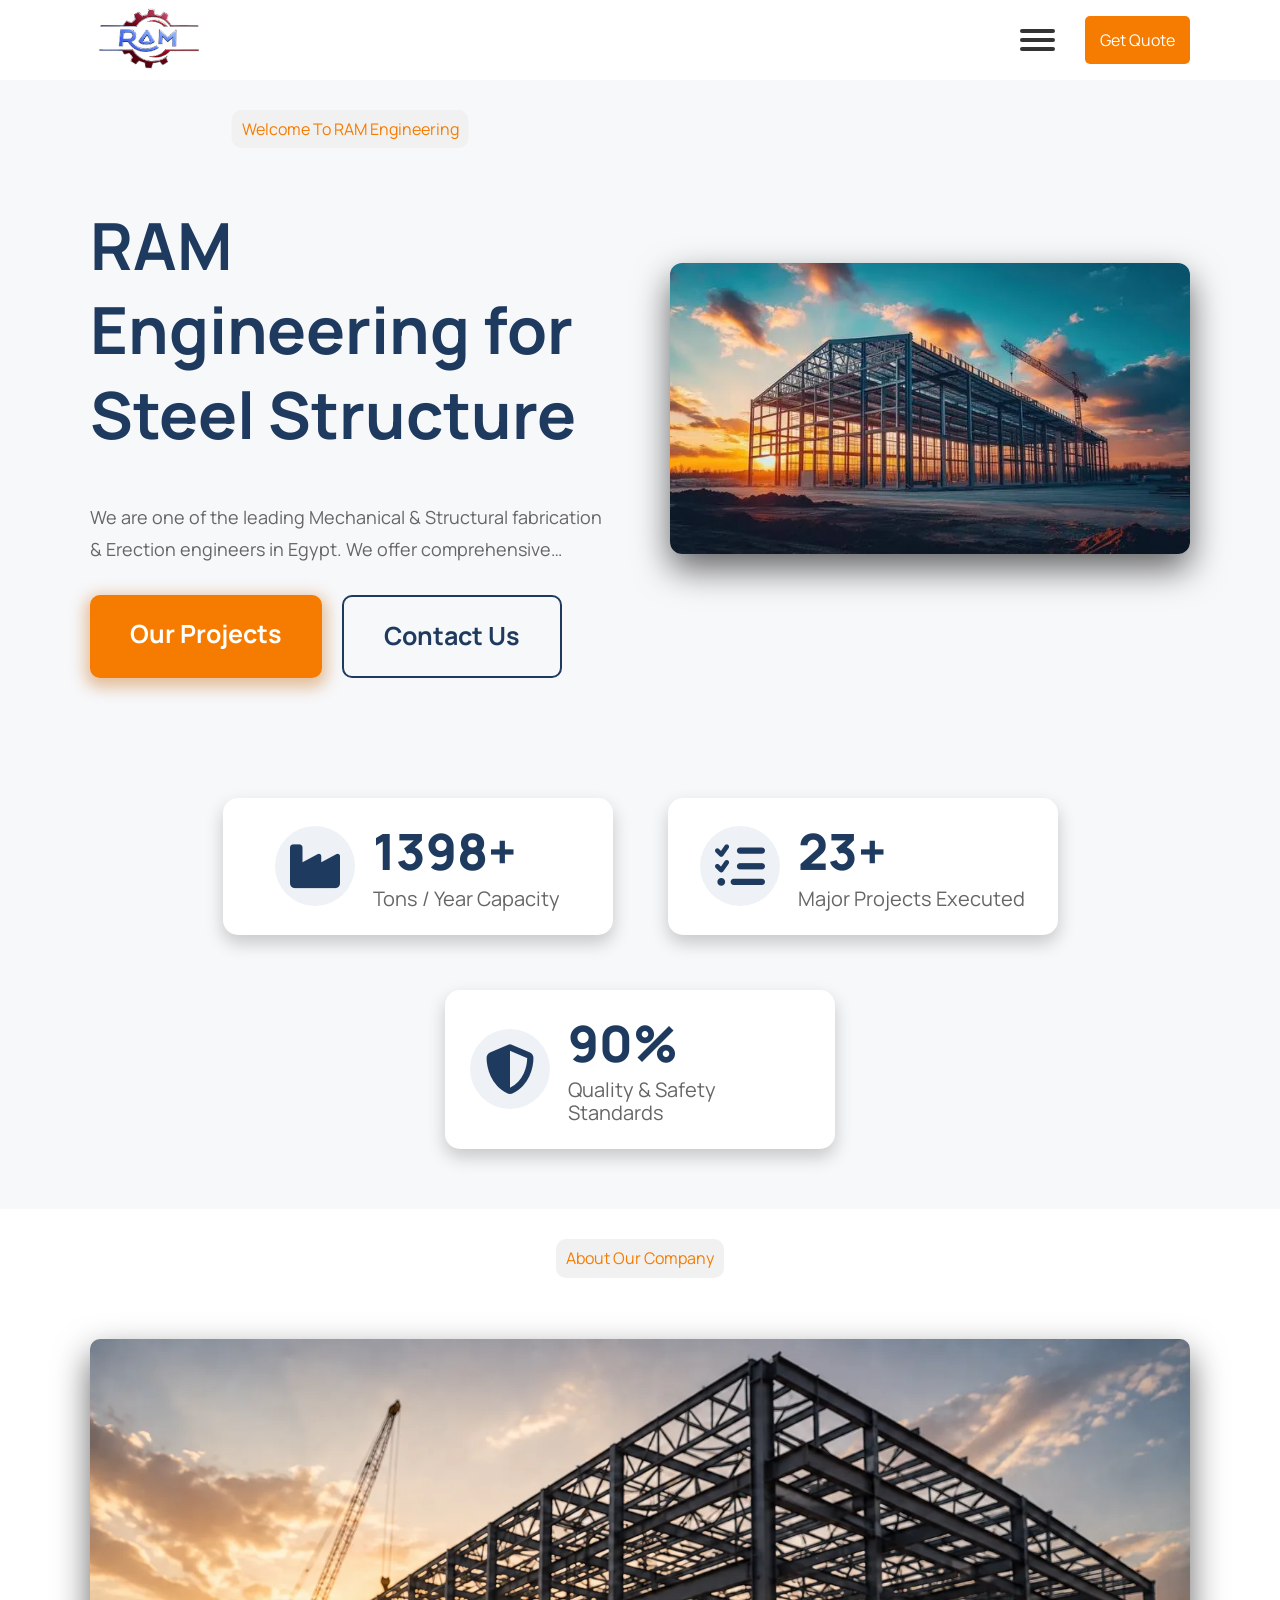
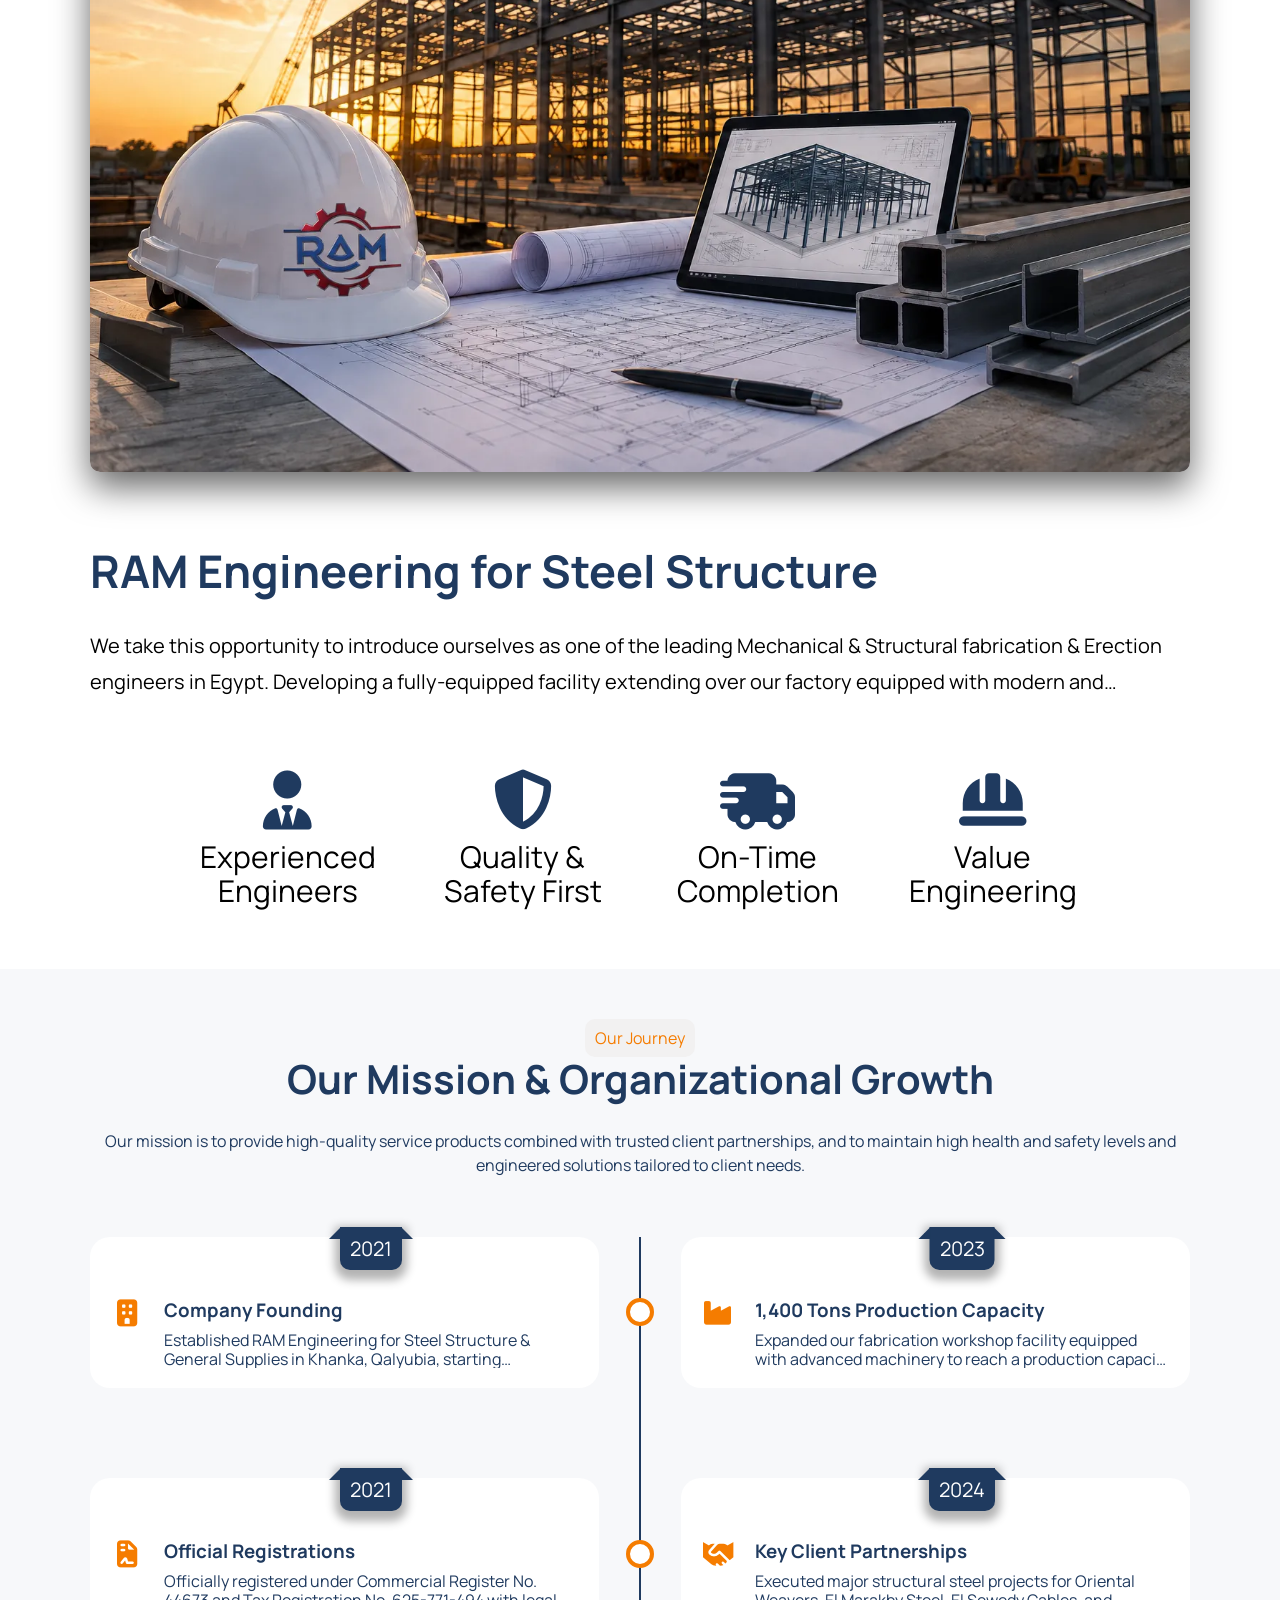
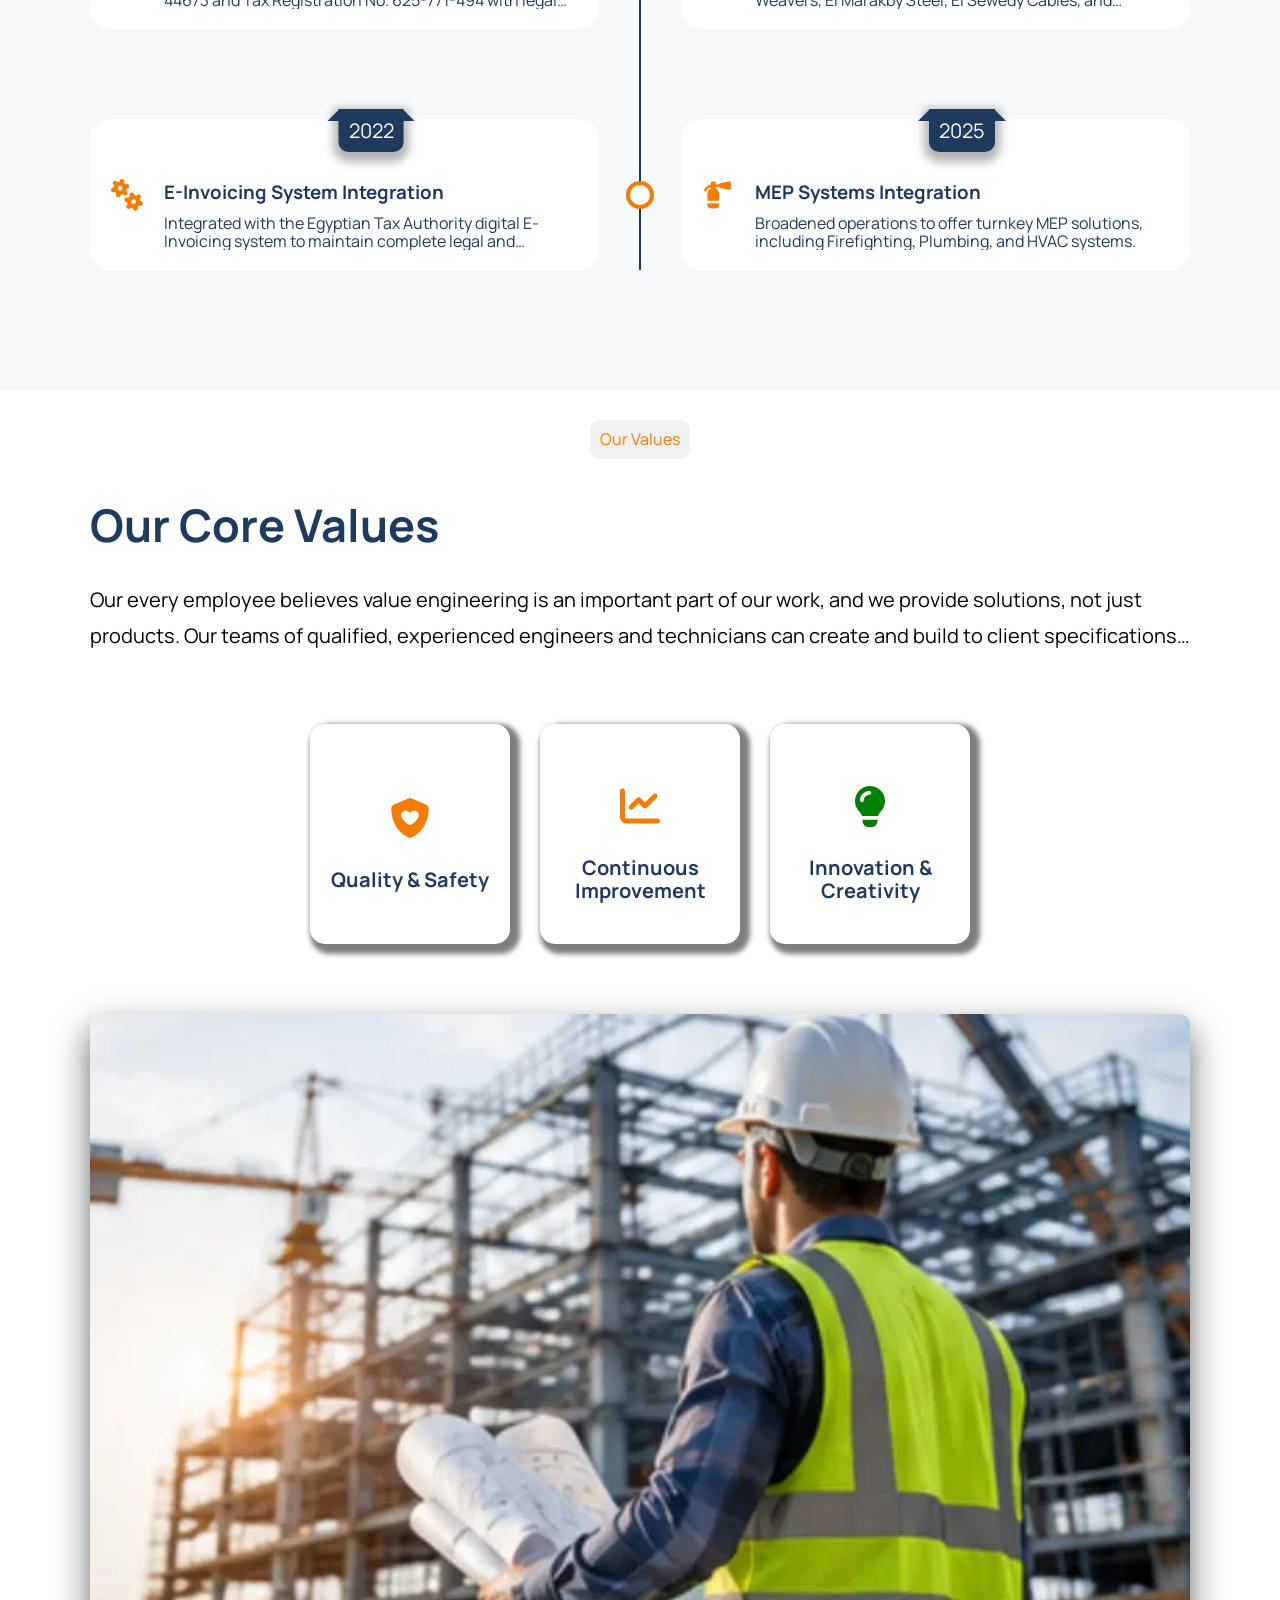
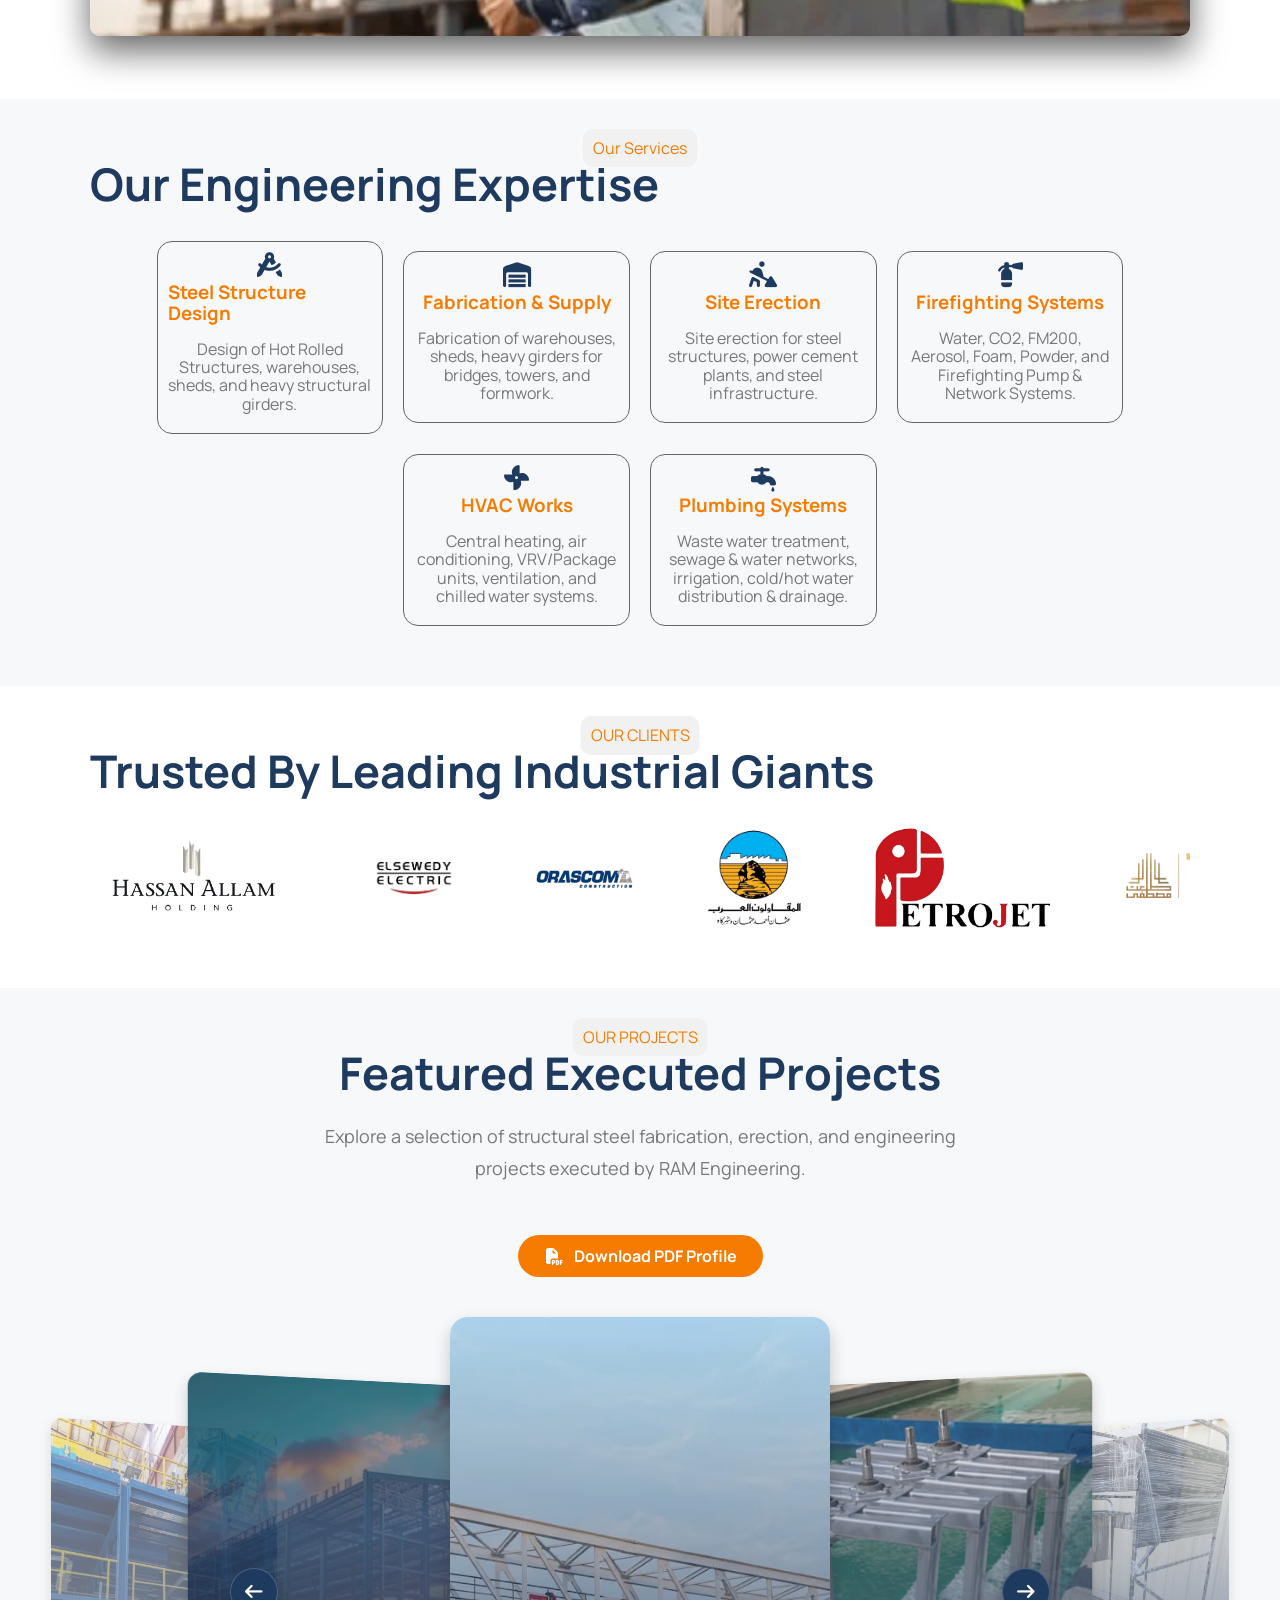
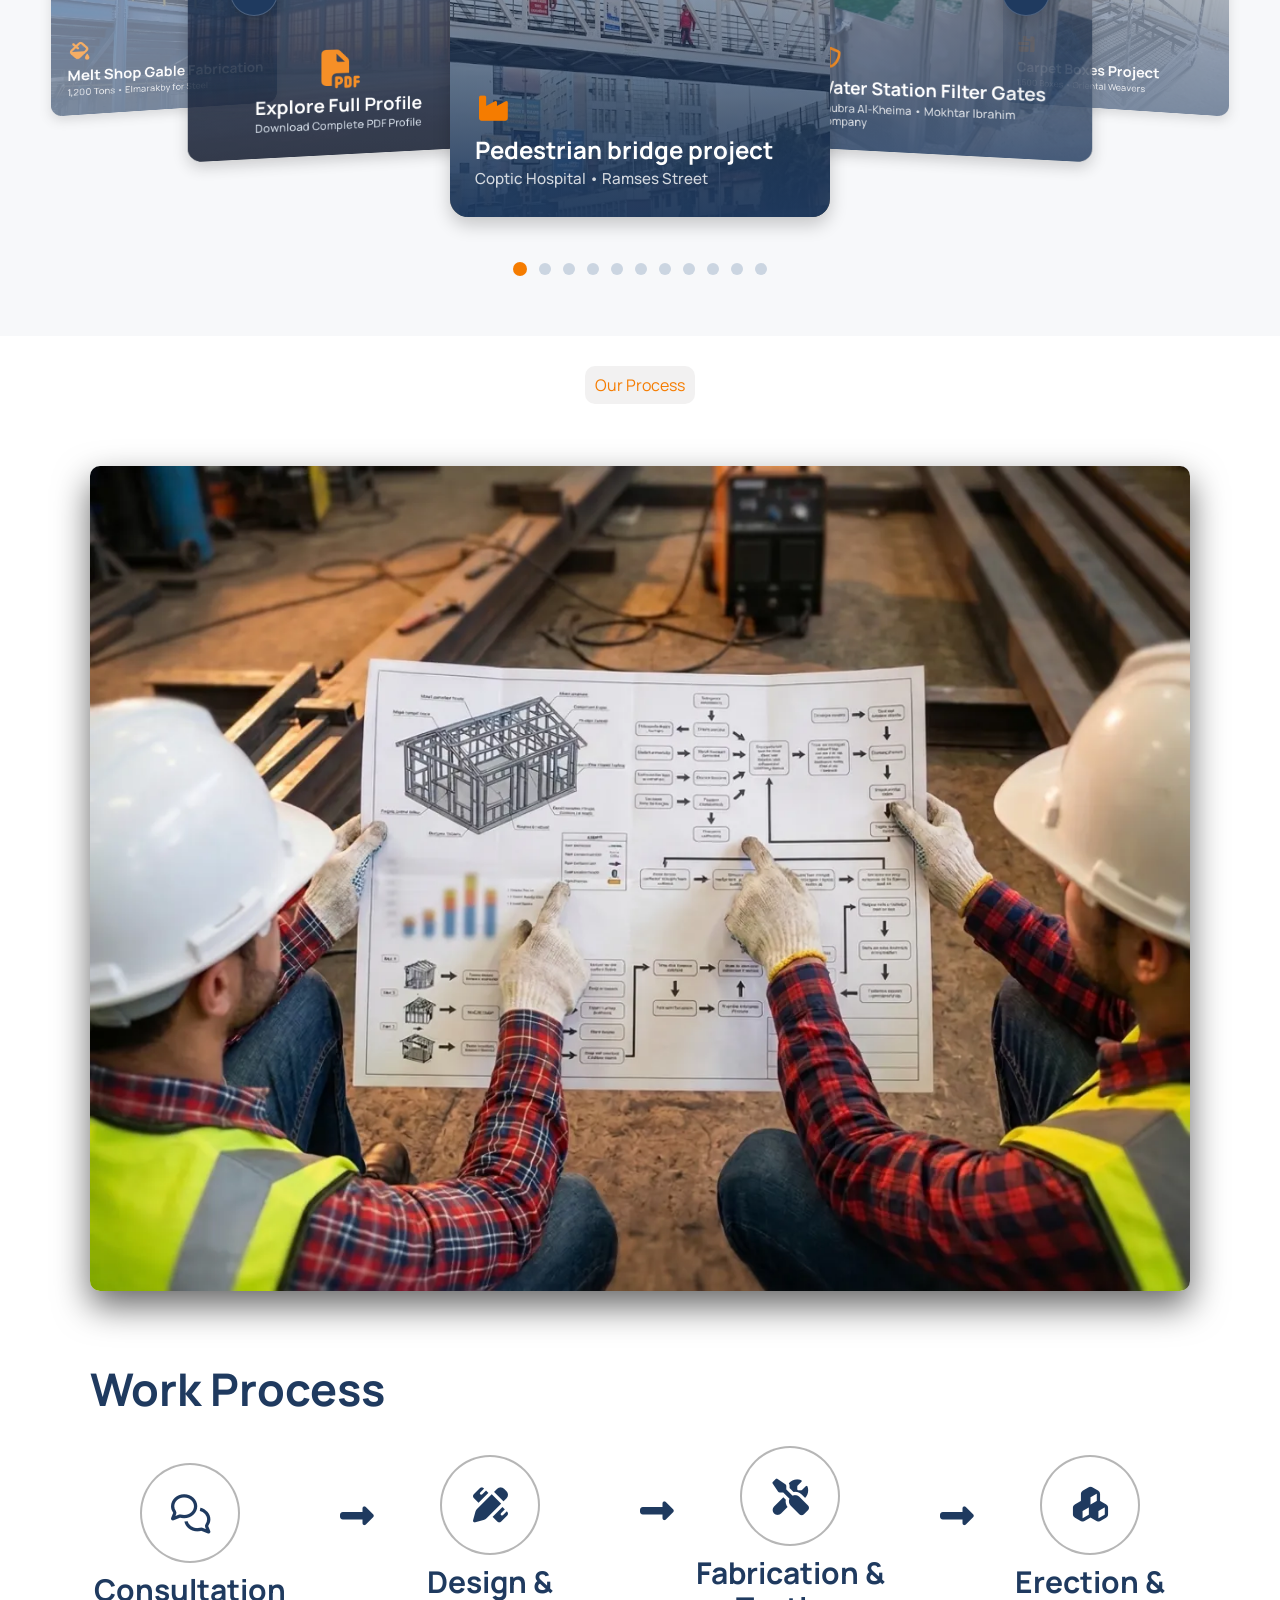
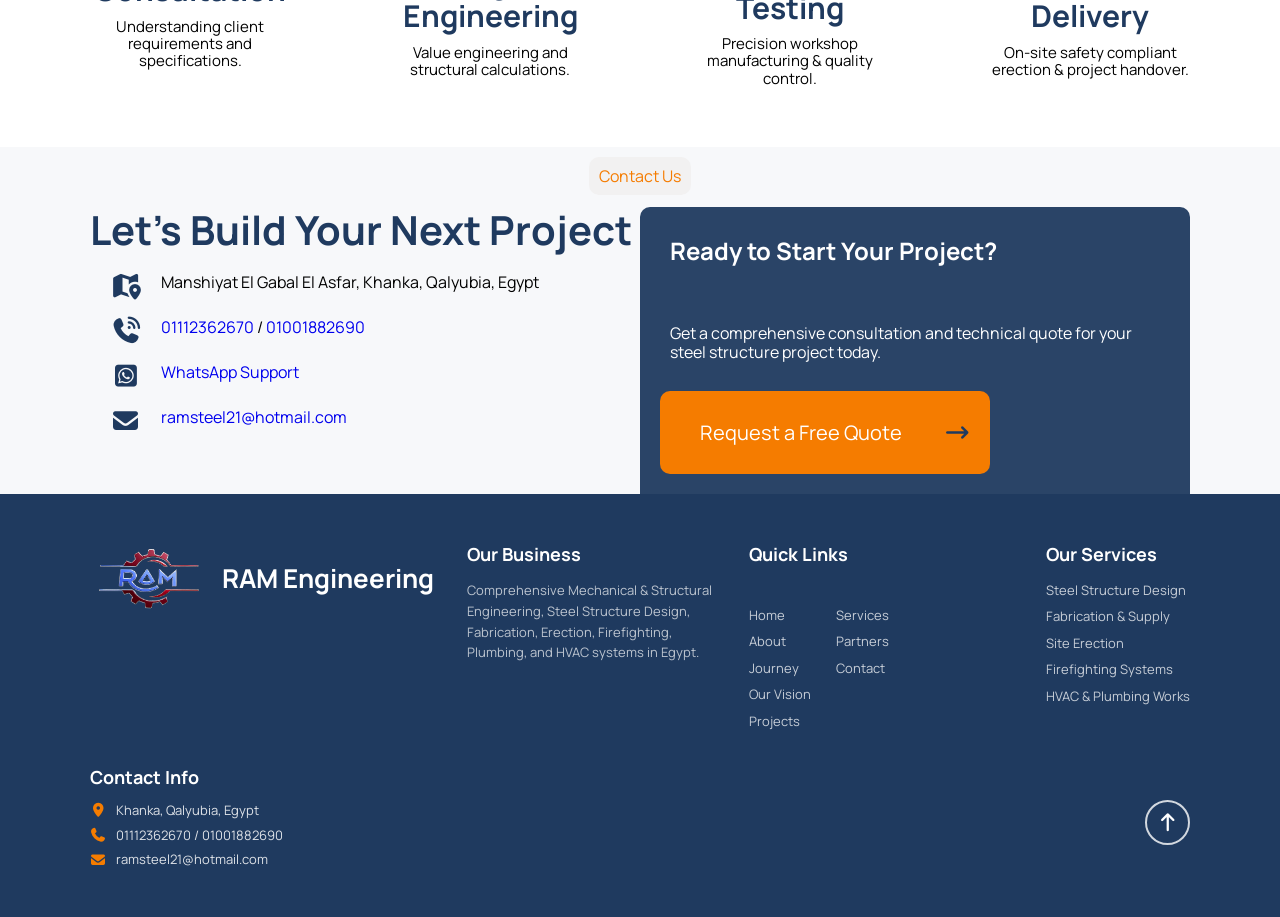
==== index.html @ d6a6802b "Update WhatsApp link for free quote request" ====
<!doctype html>
<html lang="en">
<head>
  <meta charset="utf-8" />
  <meta name="viewport" content="width=device-width, initial-scale=1.0" />
  
  <!-- أداة إثبات ملكية الموقع لجوجل -->
  <meta name="google-site-verification" content="5xuitkgCmLDpbpiPAZr997VdTXjeMo4oxc7MZbYa0To" />
  <!-- أيقونة الموقع في التاب (Favicon) -->
  <link rel="icon" type="image/webp" href="assets/img/logo.png" />
  <link rel="apple-touch-icon" href="assets/img/logo.png" />

  <!-- أيقونة الموقع المتوافقة مع معايير جوجل للبحث -->
  <link rel="icon" type="image/png" sizes="48x48" href="https://ram-steel.github.io/assets/img/logo.png" />
  <link rel="icon" type="image/png" sizes="96x96" href="https://ram-steel.github.io/assets/img/logo.png" />
  <link rel="icon" type="image/png" sizes="192x192" href="https://ram-steel.github.io/assets/img/logo.png" />
  <link rel="apple-touch-icon" sizes="180x180" href="https://ram-steel.github.io/assets/img/logo.png" />

  <!-- إرشاد جوجل لاختيار الصورة المصغرة للنتيجة -->
  <meta name="thumbnail" content="https://ram-steel.github.io/assets/img/hero-1.webp" />
  <link rel="image_src" href="https://ram-steel.github.io/assets/img/hero-1.webp" />
  
  <!-- إرشادات عناكب البحث والأرشفة (Indexing & Crawling) -->
  <meta name="robots" content="index, follow, max-snippet:-1, max-image-preview:large, max-video-preview:-1" />
  <link rel="canonical" href="https://ram-steel.github.io/" />

  <!-- Title ثنائي اللغة مستهدف لأهم الكلمات البحثية في مصر والشرق الأوسط -->
  <title>RAM Engineering | تصنيع هياكل معدنية وجمالونات وهناجر في مصر</title>

  <!-- Meta Description شامل يحتوي على الكلمات المفتاحية الرئيسية والخدمات -->
  <meta
    name="description"
    content="شركة RAM Engineering لتصميم وتصنيع وتركيب الهياكل المعدنية، الجمالونات الحديدية، الهناجر، وأعمال شبكات الإطفاء والتكييف والسباكة الصناعية في مصر بأعلى معايير الجودة."
  />

  <!-- كلمات مفتاحية واسعة النطاق تغطي كافة أشكال البحث في المجال -->
  <meta
    name="keywords"
    content="هياكل معدنية, جمالونات حديد, تصنيع جمالونات, هناجر مصانع, تركيب صلب, مقاولات معدنية, تصميم استيل, شبكات إطفاء حريق, تكييف مركزي, شبكات أنابيب صلب, RAM Engineering, Steel Structure Egypt, Metal Fabrication, Structural Engineering, Industrial Fabrication, Steel Construction Egypt"
  />

  <meta name="author" content="RAM Engineering" />
  <meta name="language" content="Arabic, English" />

  <!-- وسوم SEO الجغرافي والظهور المحلي (Local SEO - Egypt) -->
  <meta name="geo.region" content="EG-KB" />
  <meta name="geo.placename" content="Khanka, Qalyubia, Egypt" />
  <meta name="geo.position" content="30.2227;31.3686" />
  <meta name="ICBM" content="30.2227, 31.3686" />

  <!-- إعدادات الشير والسوشيال ميديا (Open Graph for Facebook & LinkedIn) -->
  <meta property="og:type" content="website" />
  <meta property="og:url" content="https://ram-steel.github.io/" />
  <meta property="og:site_name" content="RAM Engineering for Steel Structure" />
  <meta property="og:title" content="RAM Engineering | تصنيع هياكل معدنية وجمالونات في مصر" />
  <meta
    property="og:description"
    content="متخصصون في التصميم والتصنيع والتوريد والتركيب للهياكل المعدنية، الجمالونات، وأنظمة MEP للمصانع والشركات."
  />
  <meta property="og:image" content="https://ram-steel.github.io/assets/img/hero-1.webp" />
  <meta property="og:image:alt" content="RAM Engineering Steel Structure Works" />
  <meta property="og:locale" content="ar_EG" />
  <meta property="og:locale:alternate" content="en_US" />

  <!-- إعدادات كروت تويتر (Twitter Cards) -->
  <meta name="twitter:card" content="summary_large_image" />
  <meta name="twitter:title" content="RAM Engineering | Steel Structure & Metal Fabrication" />
  <meta
    name="twitter:description"
    content="Leading Mechanical & Structural fabrication & Erection engineers in Egypt."
  />
  <meta name="twitter:image" content="https://ram-steel.github.io/assets/img/hero-1.webp" />

  <!-- Schema.org المتقدمة (JSON-LD) لتعريف محرك البحث بنشاطك التجاري وخدماتك بالكامل -->
  <script type="application/ld+json">
  {
    "@context": "https://schema.org",
    "@type": ["LocalBusiness", "GeneralContractor"],
    "name": "RAM Engineering - للهياكل المعدنية والتصنيع الهندسي",
    "alternateName": "RAM Engineering for Steel Structure",
    "image": "https://ram-steel.github.io/assets/img/logo.webp",
    "logo": "https://ram-steel.github.io/assets/img/logo.webp",
    "url": "https://ram-steel.github.io/",
    "telephone": ["+201112362670", "+201001882690"],
    "email": "ramsteel21@hotmail.com",
    "priceRange": "$$$",
    "address": {
      "@type": "PostalAddress",
      "streetAddress": "Manshiyat El Gabal El Asfar",
      "addressLocality": "Khanka",
      "addressRegion": "Qalyubia",
      "addressCountry": "EG"
    },
    "geo": {
      "@type": "GeoCoordinates",
      "latitude": 30.2227,
      "longitude": 31.3686
    },
    "areaServed": [
      {
        "@type": "Country",
        "name": "Egypt"
      }
    ],
    "description": "شركة متخصصة في تصميم وتصنيع وتوريد وتركيب الهياكل المعدنية والجمالونات الحديدية وتغطيات المصانع، بالإضافة إلى أعمال الكهروميكانيك MEP وشبكات الإطفاء والتكييف.",
    "hasOfferCatalog": {
      "@type": "OfferCatalog",
      "name": "Engineering & Fabrication Services",
      "itemListElement": [
        {
          "@type": "Offer",
          "itemOffered": {
            "@type": "Service",
            "name": "تصميم وتصنيع الهياكل المعدنية (Steel Structure Design & Fabrication)"
          }
        },
        {
          "@type": "Offer",
          "itemOffered": {
            "@type": "Service",
            "name": "تصنيف وتركيب الجمالونات والهناجر (Trusses & Industrial Warehouses)"
          }
        },
        {
          "@type": "Offer",
          "itemOffered": {
            "@type": "Service",
            "name": "أنظمة ومحطات مكافحة الحريق (Firefighting Systems)"
          }
        },
        {
          "@type": "Offer",
          "itemOffered": {
            "@type": "Service",
            "name": "أعمال التكييف والتهوية المركزية (HVAC Works)"
          }
        },
        {
          "@type": "Offer",
          "itemOffered": {
            "@type": "Service",
            "name": "شبكات الأنابيب والسباكة الصناعية (Plumbing & Piping Networks)"
          }
        }
      ]
    }
  }
  </script>

  <!-- CSS & Font Links (لم يتم تغيير أي منها حفاظاً على تنسيق الموقع) -->
  <link href="css/normalize.css" rel="stylesheet" />
  <link href="css/framework.css" rel="stylesheet" />
  <link href="css/all.min.css" rel="stylesheet" />
  <link href="https://fonts.googleapis.com" rel="preconnect" />
  <link crossorigin="" href="https://fonts.gstatic.com" rel="preconnect" />
  <link
    href="https://fonts.googleapis.com/css2?family=Manrope:wght@200..800&amp;family=Plus+Jakarta+Sans:wght@400;500;600;700;800&amp;display=swap"
    rel="stylesheet"
  />
  <link href="css/portofolio.css" rel="stylesheet" />
  
  <!-- Main JavaScript File -->
  <script src="app.js" defer></script>
</head>
  <body>
    <!-- ================= HEADER ================= -->
    <header>
      <div class="container">
        <div class="logo">
          <img alt="RAM Engineering Logo" src="assets/img/logo.webp" />
        </div>
        <nav>
          <div class="bar">
            <span></span>
            <span></span>
            <span></span>
          </div>
          <ul>
            <li class="active"><a class="active" href="#">Home</a></li>
            <li><a href="#about">About</a></li>
            <li><a href="#journey">Our Journey</a></li>
            <li><a href="#vision">Our Vision</a></li>
            <li><a href="#services">Services</a></li>
            <li><a href="#partners">Partners</a></li>
            <li><a href="#projects">Projects</a></li>
            <li><a href="#work-process">Work Process</a></li>
            <li><a href="#contact">Contact Us</a></li>
          </ul>
          <button><a href="#contact">Get Quote</a></button>
        </nav>
      </div>
    </header>
    <main>
      <!-- ================= LANDING SECTION ================= -->
      <section class="landing">
        <div class="container">
          <div class="content">
            <div class="main-heading">
              <span>Welcome To RAM Engineering</span>
            </div>
            <div class="heading">
              <h1>RAM Engineering for Steel Structure</h1>
              <p class="heading-paragraph">
                We are one of the leading Mechanical &amp; Structural
                fabrication &amp; Erection engineers in Egypt. We offer
                comprehensive services in Design, Fabrication, Supply, and
                Erection of Hot Rolled Steel Structures, Firefighting, Plumbing,
                and HVAC systems.
              </p>
            </div>
            <div class="buttons">
              <button><a href="#projects">Our Projects</a></button>
              <button><a href="#contact">Contact Us</a></button>
            </div>
          </div>
          <div class="image">
            <img alt="RAM Steel Works Image" src="assets/img/hero-1.webp" />
          </div>
          <!-- Dynamically Animated Counter Cards -->
          <div class="cards-pros">
            <div class="card">
              <div class="icon">
                <i class="fa-solid fa-industry"></i>
              </div>
              <div class="text">
                <div class="number">
                  <span class="js-counter" data-target="1400">0</span>+
                </div>
                <p>Tons / Year Capacity</p>
              </div>
            </div>
            <div class="card">
              <div class="icon">
                <i class="fa-solid fa-list-check"></i>
              </div>
              <div class="text">
                <div class="number">
                  <span class="js-counter" data-target="24">0</span>+
                </div>
                <p>Major Projects Executed</p>
              </div>
            </div>
            <div class="card">
              <div class="icon">
                <i class="fa-solid fa-shield-halved"></i>
              </div>
              <div class="text">
                <div class="number">
                  <span class="js-counter" data-target="100">0</span>%
                </div>
                <p>Quality &amp; Safety Standards</p>
              </div>
            </div>
          </div>
        </div>
      </section>
      <!-- ================= ABOUT SECTION ================= -->
      <section class="about" id="about">
        <div class="container">
          <div class="main-heading">
            <span>About Our Company</span>
          </div>
          <div class="image-left">
            <img alt="About RAM Engineering" src="assets/img/about.webp" />
          </div>
          <div class="content-right">
            <div class="heading">
              <h2>RAM Engineering for Steel Structure</h2>
              <p class="heading-paragraph">
                We take this opportunity to introduce ourselves as one of the
                leading Mechanical &amp; Structural fabrication &amp; Erection
                engineers in Egypt. Developing a fully-equipped facility
                extending over our factory equipped with modern and advanced
                technological facilities for the manufacturing &amp; testing of
                steel structures with a capacity of 1,400 tons per year. The
                merit of our company is to offer a comprehensive service
                (Design, Fabrication, Supply, and Erection) ensuring timely
                project completion, end-to-end quality management, and budget
                control.
              </p>
            </div>
            <div class="cards">
              <div class="card">
                <i class="fa-solid fa-user-tie"></i>
                <p>Experienced Engineers</p>
              </div>
              <div class="card">
                <i class="fa-solid fa-shield-halved"></i>
                <p>Quality &amp; Safety First</p>
              </div>
              <div class="card">
                <i class="fa-solid fa-truck-fast"></i>
                <p>On-Time Completion</p>
              </div>
              <div class="card">
                <i class="fa-solid fa-helmet-safety"></i>
                <p>Value Engineering</p>
              </div>
            </div>
          </div>
        </div>
      </section>
      <!-- ================= OUR JOURNEY SECTION ================= -->
      <section class="journey" id="journey">
        <div class="container">
          <div class="main-heading">
            <span>Our Journey</span>
          </div>
          <div class="heading">
            <h2>Our Mission &amp; Organizational Growth</h2>
            <p>
              Our mission is to provide high-quality service products combined
              with trusted client partnerships, and to maintain high health and
              safety levels and engineered solutions tailored to client needs.
            </p>
          </div>
          <div class="timeline">
            <!-- Left Timeline -->
            <div class="timeline-column left">
              <div class="timeline-card">
                <div class="timeline-icon">
                  <i class="fa-solid fa-building"></i>
                </div>
                <div class="timeline-content">
                  <span class="timeline-year">2021</span>
                  <h3>Company Founding</h3>
                  <p class="heading-paragraph">
                    Established RAM Engineering for Steel Structure &amp;
                    General Supplies in Khanka, Qalyubia, starting commercial
                    and industrial operations.
                  </p>
                </div>
              </div>
              <div class="timeline-card">
                <div class="timeline-icon">
                  <i class="fa-solid fa-file-contract"></i>
                </div>
                <div class="timeline-content">
                  <span class="timeline-year">2021</span>
                  <h3>Official Registrations</h3>
                  <p class="heading-paragraph">
                    Officially registered under Commercial Register No. 44673
                    and Tax Registration No. 625-771-494 with legal status fully
                    compliance.
                  </p>
                </div>
              </div>
              <div class="timeline-card">
                <div class="timeline-icon">
                  <i class="fa-solid fa-gears"></i>
                </div>
                <div class="timeline-content">
                  <span class="timeline-year">2022</span>
                  <h3>E-Invoicing System Integration</h3>
                  <p class="heading-paragraph">
                    Integrated with the Egyptian Tax Authority digital
                    E-Invoicing system to maintain complete legal and financial
                    transparency.
                  </p>
                </div>
              </div>
            </div>
            <!-- Center Line -->
            <div class="timeline-line"></div>
            <!-- Right Timeline -->
            <div class="timeline-column right">
              <div class="timeline-card">
                <div class="timeline-icon">
                  <i class="fa-solid fa-industry"></i>
                </div>
                <div class="timeline-content">
                  <span class="timeline-year">2023</span>
                  <h3>1,400 Tons Production Capacity</h3>
                  <p class="heading-paragraph">
                    Expanded our fabrication workshop facility equipped with
                    advanced machinery to reach a production capacity of 1,400
                    tons per year.
                  </p>
                </div>
              </div>
              <div class="timeline-card">
                <div class="timeline-icon">
                  <i class="fa-solid fa-handshake"></i>
                </div>
                <div class="timeline-content">
                  <span class="timeline-year">2024</span>
                  <h3>Key Client Partnerships</h3>
                  <p class="heading-paragraph">
                    Executed major structural steel projects for Oriental
                    Weavers, El Marakby Steel, El Sewedy Cables, and Arcosteel.
                  </p>
                </div>
              </div>
              <div class="timeline-card">
                <div class="timeline-icon">
                  <i class="fa-solid fa-fire-extinguisher"></i>
                </div>
                <div class="timeline-content">
                  <span class="timeline-year">2025</span>
                  <h3>MEP Systems Integration</h3>
                  <p class="heading-paragraph">
                    Broadened operations to offer turnkey MEP solutions,
                    including Firefighting, Plumbing, and HVAC systems.
                  </p>
                </div>
              </div>
            </div>
          </div>
        </div>
      </section>
      <!-- ================= VISION SECTION ================= -->
      <section class="vision" id="vision">
        <div class="container">
          <div class="main-heading">
            <span>Our Values</span>
          </div>
          <div class="content-left">
            <div class="heading">
              <h2>Our Core Values</h2>
              <p class="heading-paragraph">
                Our every employee believes value engineering is an important
                part of our work, and we provide solutions, not just products.
                Our teams of qualified, experienced engineers and technicians
                can create and build to client specifications, whatever the
                challenge.
              </p>
            </div>
            <div class="cards">
              <div class="card">
                <div class="front face">
                  <i class="fa-solid fa-shield-heart"></i>
                  <h3>Quality &amp; Safety</h3>
                </div>
                <div class="back face">
                  <p>Quality and safety first in every project we execute.</p>
                  <button>read more..</button>
                </div>
              </div>
              <div class="card">
                <div class="front face">
                  <i class="fa-solid fa-chart-line"></i>
                  <h3>Continuous Improvement</h3>
                </div>
                <div class="back face">
                  <p>
                    Monitoring continuous improvement through learning and
                    development.
                  </p>
                  <button>read more..</button>
                </div>
              </div>
              <div class="card">
                <div class="front face">
                  <i class="fa-solid fa-lightbulb"></i>
                  <h3>Innovation &amp; Creativity</h3>
                </div>
                <div class="back face">
                  <p>
                    Innovation and creativity in solving complex engineering
                    problems.
                  </p>
                  <button>read more..</button>
                </div>
              </div>
            </div>
          </div>
          <div class="image-right">
            <img alt="RAM Vision Image" src="assets/img/vision.webp" />
          </div>
        </div>
      </section>
      <!-- ================= SERVICES SECTION ================= -->
      <section class="services" id="services">
        <div class="container">
          <div class="main-heading">
            <span>Our Services</span>
          </div>
          <div class="heading">
            <h2>Our Engineering Expertise</h2>
          </div>
          <div class="cards">
            <div class="card">
              <i class="fa-solid fa-drafting-compass"></i>
              <h3>Steel Structure Design</h3>
              <p>
                Design of Hot Rolled Structures, warehouses, sheds, and heavy
                structural girders.
              </p>
            </div>
            <div class="card">
              <i class="fa-solid fa-warehouse"></i>
              <h3>Fabrication &amp; Supply</h3>
              <p>
                Fabrication of warehouses, sheds, heavy girders for bridges,
                towers, and formwork.
              </p>
            </div>
            <div class="card">
              <i class="fa-solid fa-person-digging"></i>
              <h3>Site Erection</h3>
              <p>
                Site erection for steel structures, power cement plants, and
                steel infrastructure.
              </p>
            </div>
            <div class="card">
              <i class="fa-solid fa-fire-extinguisher"></i>
              <h3>Firefighting Systems</h3>
              <p>
                Water, CO2, FM200, Aerosol, Foam, Powder, and Firefighting Pump
                &amp; Network Systems.
              </p>
            </div>
            <div class="card">
              <i class="fa-solid fa-fan"></i>
              <h3>HVAC Works</h3>
              <p>
                Central heating, air conditioning, VRV/Package units,
                ventilation, and chilled water systems.
              </p>
            </div>
            <div class="card">
              <i class="fa-solid fa-faucet-drip"></i>
              <h3>Plumbing Systems</h3>
              <p>
                Waste water treatment, sewage &amp; water networks, irrigation,
                cold/hot water distribution &amp; drainage.
              </p>
            </div>
          </div>
        </div>
      </section>
      <!-- ================= PARTNERS SECTION ================= -->
      <section class="partners" id="partners">
        <div class="container">
          <div class="main-heading">
            <span>OUR CLIENTS</span>
          </div>
          <div class="heading">
            <h2>Trusted By Leading Industrial Giants</h2>
          </div>
          <div class="logos">
            <div class="images">
              <img alt="El Sewedy Cables" src="assets/img/logo-brand-01.webp" />
              <img alt="Oriental Weavers" src="assets/img/logo-brand-02.webp" />
              <img alt="El Marakby Steel" src="assets/img/logo-brand-03.webp" />
              <img alt="Mokhtar Ibrahim" src="assets/img/logo-brand-04.webp" />
              <img alt="Arcosteel" src="assets/img/logo-brand-05.webp" />
              <img alt="EgyPlast" src="assets/img/logo-brand-06.webp" />
              <img
                alt="Inter Cairo Aluminum"
                src="assets/img/logo-brand-07.webp"
              />
              <img alt="Red Sea Plastics" src="assets/img/logo-brand-08.webp" />
              <img alt="Unilever Mashreq" src="assets/img/logo-brand-09.webp" />
              <img alt="Nestle" src="assets/img/logo-brand-10.webp" />
              <img
                alt="Suez Cement / Steel"
                src="assets/img/logo-brand-11.webp"
              />
              <img alt="Qena Cement" src="assets/img/logo-brand-12.webp" />
              <img
                alt="El Safa &amp; El Marwa"
                src="assets/img/logo-brand-13.webp"
              />
              <img alt="Waberling" src="assets/img/logo-brand-14.webp" />
              <img
                alt="New Giza University"
                src="assets/img/logo-brand-15.webp"
              />
            </div>
          </div>
        </div>
      </section>
      <!-- ================= PROJECTS SECTION ================= -->
      <section class="projects" id="projects">
        <div class="container">
          <div class="main-heading">
            <span>OUR PROJECTS</span>
          </div>
          <div class="heading">
            <h2>Featured Executed Projects</h2>
            <p>
              Explore a selection of structural steel fabrication, erection, and
              engineering projects executed by RAM Engineering.
            </p>
            <div
              style="text-align: center; margin-top: 20px; margin-bottom: 30px"
            >
              <a
                download=""
                href="assets/RAM_Engneering_Profile.pdf"
                style="
                  display: inline-flex;
                  align-items: center;
                  gap: 10px;
                  padding: 12px 26px;
                  background-color: var(--clr-accent);
                  color: var(--clr-text-light);
                  border-radius: var(--radius-pill);
                  font-weight: 700;
                  font-size: 1rem;
                  text-decoration: none;
                  transition: var(--transition-fast);
                "
              >
                <i class="fa-solid fa-file-pdf"></i> Download PDF Profile
              </a>
            </div>
          </div>
          <!-- 3D Pure CSS Carousel Container -->
          <div class="carousel-container">
            <!-- Pure CSS Controls -->
            <input checked="" id="p1" name="projects" type="radio" />
            <input id="p2" name="projects" type="radio" />
            <input id="p3" name="projects" type="radio" />
            <input id="p4" name="projects" type="radio" />
            <input id="p5" name="projects" type="radio" />
            <input id="p6" name="projects" type="radio" />
            <input id="p7" name="projects" type="radio" />
            <input id="p8" name="projects" type="radio" />
            <input id="p9" name="projects" type="radio" />
            <input id="p10" name="projects" type="radio" />
            <input id="p11" name="projects" type="radio" />
            <!-- Navigation Arrows -->
            <div class="nav-arrows">
              <label class="nav-arrow left arrow-left-p1" for="p11"
                ><i class="fa-solid fa-arrow-left"></i
              ></label>
              <label class="nav-arrow right arrow-right-p1" for="p2"
                ><i class="fa-solid fa-arrow-right"></i
              ></label>
              <label class="nav-arrow left arrow-left-p2" for="p1"
                ><i class="fa-solid fa-arrow-left"></i
              ></label>
              <label class="nav-arrow right arrow-right-p2" for="p3"
                ><i class="fa-solid fa-arrow-right"></i
              ></label>
              <label class="nav-arrow left arrow-left-p3" for="p2"
                ><i class="fa-solid fa-arrow-left"></i
              ></label>
              <label class="nav-arrow right arrow-right-p3" for="p4"
                ><i class="fa-solid fa-arrow-right"></i
              ></label>
              <label class="nav-arrow left arrow-left-p4" for="p3"
                ><i class="fa-solid fa-arrow-left"></i
              ></label>
              <label class="nav-arrow right arrow-right-p4" for="p5"
                ><i class="fa-solid fa-arrow-right"></i
              ></label>
              <label class="nav-arrow left arrow-left-p5" for="p4"
                ><i class="fa-solid fa-arrow-left"></i
              ></label>
              <label class="nav-arrow right arrow-right-p5" for="p6"
                ><i class="fa-solid fa-arrow-right"></i
              ></label>
              <label class="nav-arrow left arrow-left-p6" for="p5"
                ><i class="fa-solid fa-arrow-left"></i
              ></label>
              <label class="nav-arrow right arrow-right-p6" for="p7"
                ><i class="fa-solid fa-arrow-right"></i
              ></label>
              <label class="nav-arrow left arrow-left-p7" for="p6"
                ><i class="fa-solid fa-arrow-left"></i
              ></label>
              <label class="nav-arrow right arrow-right-p7" for="p8"
                ><i class="fa-solid fa-arrow-right"></i
              ></label>
              <label class="nav-arrow left arrow-left-p8" for="p7"
                ><i class="fa-solid fa-arrow-left"></i
              ></label>
              <label class="nav-arrow right arrow-right-p8" for="p9"
                ><i class="fa-solid fa-arrow-right"></i
              ></label>
              <label class="nav-arrow left arrow-left-p9" for="p8"
                ><i class="fa-solid fa-arrow-left"></i
              ></label>
              <label class="nav-arrow right arrow-right-p9" for="p10"
                ><i class="fa-solid fa-arrow-right"></i
              ></label>
              <label class="nav-arrow left arrow-left-p10" for="p9"
                ><i class="fa-solid fa-arrow-left"></i
              ></label>
              <label class="nav-arrow right arrow-right-p10" for="p11"
                ><i class="fa-solid fa-arrow-right"></i
              ></label>
              <label class="nav-arrow left arrow-left-p11" for="p10"
                ><i class="fa-solid fa-arrow-left"></i
              ></label>
              <label class="nav-arrow right arrow-right-p11" for="p1"
                ><i class="fa-solid fa-arrow-right"></i
              ></label>
            </div>
            <!-- Carousel Cards Track -->
            <div class="carousel-track">
              <!-- Card 1: El Marakby Steel Gable Fabrication -->
              <label class="card" for="p1" id="c1">
                <div class="card-inner" tabindex="0">
                  <div class="card-front">
                    <img
                      alt="Pedestrian Bridge Project - Coptic Hospital, Ramses Street"
                      src="assets/img/project-01.webp"
                    />
                    <div class="front-overlay">
                      <i class="fa-solid fa-industry front-icon"></i>
                      <div class="front-title">Pedestrian bridge project</div>
                      <div class="front-subtitle">
                        Coptic Hospital • Ramses Street
                      </div>
                    </div>
                  </div>
                  <div class="card-back">
                    <h3 class="back-title">Pedestrian Bridge Construction</h3>
                    <p class="back-desc">
                      Pedestrian bridge project, Coptic Hospital, Ramses Street.
                      Fabricated and erected for El Qadessya Company.
                    </p>
                    <div class="specs-list">
                      <div class="spec-item">
                        <div class="spec-icon">
                          <i class="fa-solid fa-industry"></i>
                        </div>
                        <div class="spec-info">
                          <span class="spec-label">Client</span
                          ><span class="spec-val">El Qadessya Company</span>
                        </div>
                      </div>
                      <div class="spec-item">
                        <div class="spec-icon">
                          <i class="fa-solid fa-cubes"></i>
                        </div>
                        <div class="spec-info">
                          <span class="spec-label">Structure</span
                          ><span class="spec-val">Steel Pedestrian Bridge</span>
                        </div>
                      </div>
                      <div class="spec-item">
                        <div class="spec-icon">
                          <i class="fa-solid fa-weight-hanging"></i>
                        </div>
                        <div class="spec-info">
                          <span class="spec-label">Landmark</span
                          ><span class="spec-val">Coptic Hospital</span>
                        </div>
                      </div>
                      <div class="spec-item">
                        <div class="spec-icon">
                          <i class="fa-solid fa-location-dot"></i>
                        </div>
                        <div class="spec-info">
                          <span class="spec-label">Location</span
                          ><span class="spec-val">Ramses Street, Cairo</span>
                        </div>
                      </div>
                    </div>
                    <a
                      aria-label="View details for project 1: Pedestrian Bridge Construction"
                      class="btn-view"
                      href="project-details-page/project-details-01.html"
                      onclick="event.stopPropagation()"
                      >View Project Details
                      <i class="fa-solid fa-arrow-right"></i
                    ></a>
                  </div>
                </div>
              </label>
              <!-- Card 2: Shubra Al-Kheima Water Station Filter Gates -->
              <label class="card" for="p2" id="c2">
                <div class="card-inner" tabindex="0">
                  <div class="card-front">
                    <img
                      alt="Filter Gates Project - Shubra Al-Kheima Water Station"
                      src="assets/img/project-02.webp"
                    />
                    <div class="front-overlay">
                      <i class="fa-solid fa-shield-halved front-icon"></i>
                      <div class="front-title">Water Station Filter Gates</div>
                      <div class="front-subtitle">
                        Shubra Al-Kheima • Mokhtar Ibrahim Company
                      </div>
                    </div>
                  </div>
                  <div class="card-back">
                    <h3 class="back-title">Filter Gates Project</h3>
                    <p class="back-desc">
                      The filter gates project for the Shubra Al-Kheima water
                      station for Mokhtar Ibrahim Company (stainless steel and
                      aluminum gates).
                    </p>
                    <div class="specs-list">
                      <div class="spec-item">
                        <div class="spec-icon">
                          <i class="fa-solid fa-building"></i>
                        </div>
                        <div class="spec-info">
                          <span class="spec-label">Client</span
                          ><span class="spec-val">Mokhtar Ibrahim Company</span>
                        </div>
                      </div>
                      <div class="spec-item">
                        <div class="spec-icon">
                          <i class="fa-solid fa-cubes"></i>
                        </div>
                        <div class="spec-info">
                          <span class="spec-label">Scope</span
                          ><span class="spec-val"
                            >Stainless Steel &amp; Aluminum Gates</span
                          >
                        </div>
                      </div>
                      <div class="spec-item">
                        <div class="spec-icon">
                          <i class="fa-solid fa-water"></i>
                        </div>
                        <div class="spec-info">
                          <span class="spec-label">Facility</span
                          ><span class="spec-val"
                            >Shubra Al-Kheima Water Station</span
                          >
                        </div>
                      </div>
                      <div class="spec-item">
                        <div class="spec-icon">
                          <i class="fa-solid fa-location-dot"></i>
                        </div>
                        <div class="spec-info">
                          <span class="spec-label">Location</span
                          ><span class="spec-val">Shubra Al-Kheima, Egypt</span>
                        </div>
                      </div>
                    </div>
                    <a
                      aria-label="View details for project 2: Filter Gates Project"
                      class="btn-view"
                      href="project-details-page/project-details-02.html"
                      onclick="event.stopPropagation()"
                      >View Project Details
                      <i class="fa-solid fa-arrow-right"></i
                    ></a>
                  </div>
                </div>
              </label>
              <!-- Card 3: Oriental Weavers Carpet Boxes Export -->
              <label class="card" for="p3" id="c3">
                <div class="card-inner" tabindex="0">
                  <div class="card-front">
                    <img
                      alt="Carpet Boxes Project - Oriental Weavers Company"
                      src="assets/img/project-03.webp"
                    />
                    <div class="front-overlay">
                      <i class="fa-solid fa-boxes-packing front-icon"></i>
                      <div class="front-title">Carpet Boxes Project</div>
                      <div class="front-subtitle">
                        1,500 Boxes • Oriental Weavers
                      </div>
                    </div>
                  </div>
                  <div class="card-back">
                    <h3 class="back-title">Export Carpet Boxes Project</h3>
                    <p class="back-desc">
                      Carpet boxes project for Oriental Weavers Company, number
                      1,500 boxes, to export carpets to America.
                    </p>
                    <div class="specs-list">
                      <div class="spec-item">
                        <div class="spec-icon">
                          <i class="fa-solid fa-boxes-packing"></i>
                        </div>
                        <div class="spec-info">
                          <span class="spec-label">Client</span
                          ><span class="spec-val"
                            >Oriental Weavers Company</span
                          >
                        </div>
                      </div>
                      <div class="spec-item">
                        <div class="spec-icon">
                          <i class="fa-solid fa-cubes"></i>
                        </div>
                        <div class="spec-info">
                          <span class="spec-label">Quantity</span
                          ><span class="spec-val">1,500 Boxes</span>
                        </div>
                      </div>
                      <div class="spec-item">
                        <div class="spec-icon">
                          <i class="fa-solid fa-plane-departure"></i>
                        </div>
                        <div class="spec-info">
                          <span class="spec-label">Destination</span
                          ><span class="spec-val">America</span>
                        </div>
                      </div>
                      <div class="spec-item">
                        <div class="spec-icon">
                          <i class="fa-solid fa-location-dot"></i>
                        </div>
                        <div class="spec-info">
                          <span class="spec-label">Scope</span
                          ><span class="spec-val">Carpet Export Boxes</span>
                        </div>
                      </div>
                    </div>
                    <a
                      aria-label="View details for project 3: Export Carpet Boxes Project"
                      class="btn-view"
                      href="project-details-page/project-details-03.html"
                      onclick="event.stopPropagation()"
                      >View Project Details
                      <i class="fa-solid fa-arrow-right"></i
                    ></a>
                  </div>
                </div>
              </label>
              <!-- Card 4: Structural Steel Columns & Beams Fabrication -->
              <label class="card" for="p4" id="c4">
                <div class="card-inner" tabindex="0">
                  <div class="card-front">
                    <img
                      alt="Structural Steel Columns and Beams Fabrication"
                      src="assets/img/details-01-project-04.jpeg"
                    />
                    <div class="front-overlay">
                      <i class="fa-solid fa-industry front-icon"></i>
                      <div class="front-title">
                        Structural Columns &amp; Beams Fabrication
                      </div>
                      <div class="front-subtitle">
                        Heavy Steel Sections • Workshop Fabrication
                      </div>
                    </div>
                  </div>
                  <div class="card-back">
                    <h3 class="back-title">
                      Structural Steel Columns &amp; Beams Fabrication
                    </h3>
                    <p class="back-desc">
                      Workshop fabrication of heavy structural steel columns
                      and built-up beams, primer-coated and precision-drilled
                      for bolted connections, packed and ready for site
                      delivery and erection.
                    </p>
                    <div class="specs-list">
                      <div class="spec-item">
                        <div class="spec-icon">
                          <i class="fa-solid fa-industry"></i>
                        </div>
                        <div class="spec-info">
                          <span class="spec-label">Members</span
                          ><span class="spec-val"
                            >Built-up Columns &amp; H-Beams</span
                          >
                        </div>
                      </div>
                      <div class="spec-item">
                        <div class="spec-icon">
                          <i class="fa-solid fa-drafting-compass"></i>
                        </div>
                        <div class="spec-info">
                          <span class="spec-label">Connections</span
                          ><span class="spec-val"
                            >Precision-Drilled Bolted Base Plates</span
                          >
                        </div>
                      </div>
                      <div class="spec-item">
                        <div class="spec-icon">
                          <i class="fa-solid fa-shield-halved"></i>
                        </div>
                        <div class="spec-info">
                          <span class="spec-label">Finish</span
                          ><span class="spec-val"
                            >Primer-Coated Anti-Corrosion Paint</span
                          >
                        </div>
                      </div>
                      <div class="spec-item">
                        <div class="spec-icon">
                          <i class="fa-solid fa-truck-fast"></i>
                        </div>
                        <div class="spec-info">
                          <span class="spec-label">Status</span
                          ><span class="spec-val"
                            >Packed &amp; Ready for Site Erection</span
                          >
                        </div>
                      </div>
                    </div>
                    
                  <a aria-label="View details for project 4: Structural Steel Columns & Beams Fabrication"
                     class="btn-view"
                     href="project-details-page/project-details-04.html"
                     onclick="event.stopPropagation()"
                     >View Project Details
                     <i class="fa-solid fa-arrow-right"></i>
                  </a>
                  </div>
                </div>
              </label>
              <!-- Card 5: New Giza University Skylight -->
              <label class="card" for="p5" id="c5">
                <div class="card-inner" tabindex="0">
                  <div class="card-front">
                    <img
                      alt="Steel Truss and Structural Steel Fabrication"
                      src="assets/img/project-05.webp"
                    />
                    <div class="front-overlay">
                      <i class="fa-solid fa-graduation-cap front-icon"></i>
                      <div class="front-title">Steel Truss Fabrication</div>
                      <div class="front-subtitle">
                        Structural Steel • Miscellaneous Fabrication
                      </div>
                    </div>
                  </div>
                  <div class="card-back">
                    <h3 class="back-title">
                      Steel Truss &amp; Structural Fabrication
                    </h3>
                    <p class="back-desc">
                      Structural steel fabrication including steel trusses,
                      stairs and ladders, handrails, chequer plates, gratings
                      and miscellaneous steel works.
                    </p>
                    <div class="specs-list">
                      <div class="spec-item">
                        <div class="spec-icon">
                          <i class="fa-solid fa-graduation-cap"></i>
                        </div>
                        <div class="spec-info">
                          <span class="spec-label">Structure</span
                          ><span class="spec-val"
                            >Steel Truss &amp; Structural Steel</span
                          >
                        </div>
                      </div>
                      <div class="spec-item">
                        <div class="spec-icon">
                          <i class="fa-solid fa-cubes"></i>
                        </div>
                        <div class="spec-info">
                          <span class="spec-label">Stairs &amp; Ladders</span
                          ><span class="spec-val"
                            >Steel Stairs &amp; Steel Ladder</span
                          >
                        </div>
                      </div>
                      <div class="spec-item">
                        <div class="spec-icon">
                          <i class="fa-solid fa-sun"></i>
                        </div>
                        <div class="spec-info">
                          <span class="spec-label">Handrails</span
                          ><span class="spec-val">All Types Handrails</span>
                        </div>
                      </div>
                      <div class="spec-item">
                        <div class="spec-icon">
                          <i class="fa-solid fa-location-dot"></i>
                        </div>
                        <div class="spec-info">
                          <span class="spec-label">Gratings</span
                          ><span class="spec-val"
                            >Chequer Plates &amp; Gratings</span
                          >
                        </div>
                      </div>
                    </div>
                    <a
                      aria-label="View details for project 5: Steel Truss &amp; Structural Fabrication"
                      class="btn-view"
                      href="project-details-page/project-details-05.html"
                      onclick="event.stopPropagation()"
                      >View Project Details
                      <i class="fa-solid fa-arrow-right"></i
                    ></a>
                  </div>
                </div>
              </label>
              <!-- Card 6: Red Sea Plastic Mezzanine & Crane -->
              <label class="card" for="p6" id="c6">
                <div class="card-inner" tabindex="0">
                  <div class="card-front">
                    <img
                      alt="Steel Stairs and Steel Handrails Fabrication"
                      src="assets/img/project-06.webp"
                    />
                    <div class="front-overlay">
                      <i class="fa-solid fa-warehouse front-icon"></i>
                      <div class="front-title">
                        Steel Stairs &amp; Handrails
                      </div>
                      <div class="front-subtitle">
                        Ladders • Gratings • Miscellaneous Steel
                      </div>
                    </div>
                  </div>
                  <div class="card-back">
                    <h3 class="back-title">
                      Steel Stairs &amp; Handrail Fabrication
                    </h3>
                    <p class="back-desc">
                      Fabrication of steel stairs and steel ladders, all types
                      of handrails, chequer plates and gratings, and
                      miscellaneous steel fabrication.
                    </p>
                    <div class="specs-list">
                      <div class="spec-item">
                        <div class="spec-icon">
                          <i class="fa-solid fa-industry"></i>
                        </div>
                        <div class="spec-info">
                          <span class="spec-label">Stairs &amp; Ladders</span
                          ><span class="spec-val"
                            >Steel Stairs &amp; Steel Ladder</span
                          >
                        </div>
                      </div>
                      <div class="spec-item">
                        <div class="spec-icon">
                          <i class="fa-solid fa-ruler-combined"></i>
                        </div>
                        <div class="spec-info">
                          <span class="spec-label">Handrails</span
                          ><span class="spec-val">All Types Handrails</span>
                        </div>
                      </div>
                      <div class="spec-item">
                        <div class="spec-icon">
                          <i class="fa-solid fa-weight-hanging"></i>
                        </div>
                        <div class="spec-info">
                          <span class="spec-label">Gratings</span
                          ><span class="spec-val"
                            >Chequer Plates &amp; Gratings</span
                          >
                        </div>
                      </div>
                      <div class="spec-item">
                        <div class="spec-icon">
                          <i class="fa-solid fa-location-dot"></i>
                        </div>
                        <div class="spec-info">
                          <span class="spec-label">Fabrication</span
                          ><span class="spec-val"
                            >Miscellaneous Steel Fabrication</span
                          >
                        </div>
                      </div>
                    </div>
                    <a
                      aria-label="View details for project 6: Steel Stairs &amp; Handrail Fabrication"
                      class="btn-view"
                      href="project-details-page/project-details-06.html"
                      onclick="event.stopPropagation()"
                      >View Project Details
                      <i class="fa-solid fa-arrow-right"></i
                    ></a>
                  </div>
                </div>
              </label>
              <!-- Card 7: Oriental Weavers Emergency Ladder -->
              <label class="card" for="p7" id="c7">
                <div class="card-inner" tabindex="0">
                  <div class="card-front">
                    <img
                      alt="Structural Steel Fabrication"
                      src="assets/img/project-07.webp"
                    />
                    <div class="front-overlay">
                      <i class="fa-solid fa-fire-extinguisher front-icon"></i>
                      <div class="front-title">
                        Structural Steel Fabrication
                      </div>
                      <div class="front-subtitle">
                        Frames • Beams • Heavy Steel Works
                      </div>
                    </div>
                  </div>
                  <div class="card-back">
                    <h3 class="back-title">
                      Structural Steel Fabrication Works
                    </h3>
                    <p class="back-desc">
                      Fabrication of structural steel frames, beams and
                      miscellaneous steel works, including chequer plates and
                      gratings.
                    </p>
                    <div class="specs-list">
                      <div class="spec-item">
                        <div class="spec-icon">
                          <i class="fa-solid fa-building"></i>
                        </div>
                        <div class="spec-info">
                          <span class="spec-label">Structure</span
                          ><span class="spec-val">Structural Steel Frames</span>
                        </div>
                      </div>
                      <div class="spec-item">
                        <div class="spec-icon">
                          <i class="fa-solid fa-stairs"></i>
                        </div>
                        <div class="spec-info">
                          <span class="spec-label">Steelwork</span
                          ><span class="spec-val"
                            >Beams &amp; Steel Members</span
                          >
                        </div>
                      </div>
                      <div class="spec-item">
                        <div class="spec-icon">
                          <i class="fa-solid fa-shield-halved"></i>
                        </div>
                        <div class="spec-info">
                          <span class="spec-label">Gratings</span
                          ><span class="spec-val"
                            >Chequer Plates &amp; Gratings</span
                          >
                        </div>
                      </div>
                      <div class="spec-item">
                        <div class="spec-icon">
                          <i class="fa-solid fa-location-dot"></i>
                        </div>
                        <div class="spec-info">
                          <span class="spec-label">Scope</span
                          ><span class="spec-val"
                            >Miscellaneous Steel Fabrication</span
                          >
                        </div>
                      </div>
                    </div>
                    <a
                      aria-label="View details for project 7: Structural Steel Fabrication Works"
                      class="btn-view"
                      href="project-details-page/project-details-07.html"
                      onclick="event.stopPropagation()"
                      >View Project Details
                      <i class="fa-solid fa-arrow-right"></i
                    ></a>
                  </div>
                </div>
              </label>
              <!-- Card 8: El Sewedy Group Projects -->
              <label class="card" for="p8" id="c8">
                <div class="card-inner" tabindex="0">
                  <div class="card-front">
                    <img
                      alt="Skylight Beam Steel for New Giza University"
                      src="assets/img/project-08.webp"
                    />
                    <div class="front-overlay">
                      <i class="fa-solid fa-industry front-icon"></i>
                      <div class="front-title">Skylight Beam Steel</div>
                      <div class="front-subtitle">New Giza University</div>
                    </div>
                  </div>
                  <div class="card-back">
                    <h3 class="back-title">Skylight Beam Steel</h3>
                    <p class="back-desc">
                      Fabrication of Skylight Beam Steel for New Giza
                      University.
                    </p>
                    <div class="specs-list">
                      <div class="spec-item">
                        <div class="spec-icon">
                          <i class="fa-solid fa-building"></i>
                        </div>
                        <div class="spec-info">
                          <span class="spec-label">Project</span
                          ><span class="spec-val">New Giza University</span>
                        </div>
                      </div>
                      <div class="spec-item">
                        <div class="spec-icon">
                          <i class="fa-solid fa-cubes"></i>
                        </div>
                        <div class="spec-info">
                          <span class="spec-label">Structure</span
                          ><span class="spec-val">Skylight Beam Steel</span>
                        </div>
                      </div>
                      <div class="spec-item">
                        <div class="spec-icon">
                          <i class="fa-solid fa-gears"></i>
                        </div>
                        <div class="spec-info">
                          <span class="spec-label">Application</span
                          ><span class="spec-val"
                            >Architectural Roof Skylight</span
                          >
                        </div>
                      </div>
                      <div class="spec-item">
                        <div class="spec-icon">
                          <i class="fa-solid fa-location-dot"></i>
                        </div>
                        <div class="spec-info">
                          <span class="spec-label">Client</span
                          ><span class="spec-val">New Giza University</span>
                        </div>
                      </div>
                    </div>
                    <a
                      aria-label="View details for project 8: Skylight Beam Steel"
                      class="btn-view"
                      href="project-details-page/project-details-08.html"
                      onclick="event.stopPropagation()"
                      >View Project Details
                      <i class="fa-solid fa-arrow-right"></i
                    ></a>
                  </div>
                </div>
              </label>
              <!-- Card 9: Arcosteel Hoppers & Blower Blades -->
              <label class="card" for="p9" id="c9">
                <div class="card-inner" tabindex="0">
                  <div class="card-front">
                    <img
                      alt="Piping and Water Steel Pipe Networks Fabrication"
                      src="assets/img/project-09.webp"
                    />
                    <div class="front-overlay">
                      <i class="fa-solid fa-gear front-icon"></i>
                      <div class="front-title">
                        Piping &amp; Water Pipe Networks
                      </div>
                      <div class="front-subtitle">
                        Steel Pipe • Fabrication &amp; Assembly
                      </div>
                    </div>
                  </div>
                  <div class="card-back">
                    <h3 class="back-title">
                      Piping &amp; Water Steel Pipe Networks
                    </h3>
                    <p class="back-desc">
                      Fabrication of all types of piping, steel pipe and water
                      steel pipe networks.
                    </p>
                    <div class="specs-list">
                      <div class="spec-item">
                        <div class="spec-icon">
                          <i class="fa-solid fa-industry"></i>
                        </div>
                        <div class="spec-info">
                          <span class="spec-label">Scope</span
                          ><span class="spec-val">All Types of Piping</span>
                        </div>
                      </div>
                      <div class="spec-item">
                        <div class="spec-icon">
                          <i class="fa-solid fa-cubes"></i>
                        </div>
                        <div class="spec-info">
                          <span class="spec-label">Material</span
                          ><span class="spec-val">Steel Pipe</span>
                        </div>
                      </div>
                      <div class="spec-item">
                        <div class="spec-icon">
                          <i class="fa-solid fa-list-check"></i>
                        </div>
                        <div class="spec-info">
                          <span class="spec-label">Application</span
                          ><span class="spec-val"
                            >Water Steel Pipe Networks</span
                          >
                        </div>
                      </div>
                      <div class="spec-item">
                        <div class="spec-icon">
                          <i class="fa-solid fa-location-dot"></i>
                        </div>
                        <div class="spec-info">
                          <span class="spec-label">Work</span
                          ><span class="spec-val">Fabrication</span>
                        </div>
                      </div>
                    </div>
                    <a
                      aria-label="View details for project 9: Piping &amp; Water Steel Pipe Networks"
                      class="btn-view"
                      href="project-details-page/project-details-09.html"
                      onclick="event.stopPropagation()"
                      >View Project Details
                      <i class="fa-solid fa-arrow-right"></i
                    ></a>
                  </div>
                </div>
              </label>
              <!-- Card 10: El Safa & El Marwa Stainless Steel Tanks -->
              <label class="card" for="p10" id="c10">
                <div class="card-inner" tabindex="0">
                  <div class="card-front">
                    <img
                      alt="Gable Fabrication - Melt Shop Elmarakby for Steel"
                      src="assets/img/project-10.webp"
                    />
                    <div class="front-overlay">
                      <i class="fa-solid fa-fill-drip front-icon"></i>
                      <div class="front-title">Melt Shop Gable Fabrication</div>
                      <div class="front-subtitle">
                        1,200 Tons • Elmarakby for Steel
                      </div>
                    </div>
                  </div>
                  <div class="card-back">
                    <h3 class="back-title">Gable Fabrication &amp; Erection</h3>
                    <p class="back-desc">
                      Gable fabrication and erection consisting of 1,200 tons
                      for Elmarakby for Steel Melt Shop.
                    </p>
                    <div class="specs-list">
                      <div class="spec-item">
                        <div class="spec-icon">
                          <i class="fa-solid fa-industry"></i>
                        </div>
                        <div class="spec-info">
                          <span class="spec-label">Project</span
                          ><span class="spec-val"
                            >Elmarakby for Steel Melt Shop</span
                          >
                        </div>
                      </div>
                      <div class="spec-item">
                        <div class="spec-icon">
                          <i class="fa-solid fa-cubes"></i>
                        </div>
                        <div class="spec-info">
                          <span class="spec-label">Scope</span
                          ><span class="spec-val"
                            >Gable Fabrication &amp; Erection</span
                          >
                        </div>
                      </div>
                      <div class="spec-item">
                        <div class="spec-icon">
                          <i class="fa-solid fa-gears"></i>
                        </div>
                        <div class="spec-info">
                          <span class="spec-label">Capacity</span
                          ><span class="spec-val">1,200 Tons</span>
                        </div>
                      </div>
                      <div class="spec-item">
                        <div class="spec-icon">
                          <i class="fa-solid fa-location-dot"></i>
                        </div>
                        <div class="spec-info">
                          <span class="spec-label">Client</span
                          ><span class="spec-val">Elmarakby for Steel</span>
                        </div>
                      </div>
                    </div>
                    <a
                      aria-label="View details for project 10: Gable Fabrication &amp; Erection"
                      class="btn-view"
                      href="project-details-page/project-details-10.html"
                      onclick="event.stopPropagation()"
                      >View Project Details
                      <i class="fa-solid fa-arrow-right"></i
                    ></a>
                  </div>
                </div>
              </label>
              <!-- Card 11: Download PDF Profile Card -->
              <label class="card" for="p11" id="c11">
                <div class="card-inner" tabindex="0">
                  <div class="card-front">
                    <img
                      alt="Download RAM Engineering PDF Profile"
                      src="assets/img/hero-1.webp"
                    />
                    <div
                      class="front-overlay"
                      style="
                        background: linear-gradient(
                          to top,
                          rgba(15, 23, 42, 0.96) 0%,
                          rgba(31, 58, 95, 0.8) 60%,
                          rgba(0, 0, 0, 0.3) 100%
                        );
                        text-align: center;
                        align-items: center;
                      "
                    >
                      <i
                        class="fa-solid fa-file-pdf front-icon"
                        style="font-size: 3rem; color: var(--clr-accent)"
                      ></i>
                      <div class="front-title" style="font-size: 1.5rem">
                        Explore Full Profile
                      </div>
                      <div
                        class="front-subtitle"
                        style="color: #cbd5e1; font-size: 0.9rem"
                      >
                        Download Complete PDF Profile
                      </div>
                    </div>
                  </div>
                  <div
                    class="card-back"
                    style="
                      background: linear-gradient(135deg, #0f172a, #1f3a5f);
                      text-align: center;
                      display: flex;
                      flex-direction: column;
                      justify-content: space-between;
                      padding: 30px 20px;
                    "
                  >
                    <div style="margin-top: 10px">
                      <i
                        class="fa-solid fa-file-arrow-down"
                        style="
                          font-size: 3rem;
                          color: var(--clr-accent);
                          margin-bottom: 12px;
                          display: inline-block;
                        "
                      ></i>
                      <h3
                        class="back-title"
                        style="
                          font-size: 1.35rem;
                          color: #ffffff;
                          border: none;
                          padding-bottom: 0;
                        "
                      >
                        More Projects &amp; Capabilities
                      </h3>
                      <p
                        class="back-desc"
                        style="
                          color: #cbd5e1;
                          font-size: 0.9rem;
                          line-height: 1.6;
                          margin: 14px 0 0;
                        "
                      >
                        Download our complete official PDF company profile to
                        explore 24+ executed industrial projects, full technical
                        certificates, and advanced engineering capabilities.
                      </p>
                    </div>
                    <div style="margin-bottom: 10px">
                      <a
                        aria-label="Download Official RAM Engineering PDF Profile"
                        class="btn-view"
                        download=""
                        href="assets/RAM_Engneering_Profile.pdf"
                        onclick="event.stopPropagation()"
                        style="
                          width: 100%;
                          background: var(--clr-accent);
                          border-color: var(--clr-accent);
                          color: #fff;
                          font-weight: 700;
                          gap: 8px;
                        "
                      >
                        <i class="fa-solid fa-download"></i> Download Full PDF
                        Profile
                      </a>
                    </div>
                  </div>
                </div>
              </label>
            </div>
            <!-- Dots Controls -->
            <div class="dots-nav">
              <label class="dot" for="p1" title="Project 1"></label>
              <label class="dot" for="p2" title="Project 2"></label>
              <label class="dot" for="p3" title="Project 3"></label>
              <label class="dot" for="p4" title="Project 4"></label>
              <label class="dot" for="p5" title="Project 5"></label>
              <label class="dot" for="p6" title="Project 6"></label>
              <label class="dot" for="p7" title="Project 7"></label>
              <label class="dot" for="p8" title="Project 8"></label>
              <label class="dot" for="p9" title="Project 9"></label>
              <label class="dot" for="p10" title="Project 10"></label>
              <label class="dot" for="p11" title="Download PDF Profile"></label>
            </div>
          </div>
        </div>
      </section>
      <!-- ================= Process SECTION ================= -->
      <section class="process" id="work-process">
        <div class="container">
          <div class="main-heading">
            <span>Our Process</span>
          </div>
          <div class="image-left">
            <img alt="RAM Engineering Process" src="assets/img/process.webp" />
          </div>
          <div class="content-right">
            <div class="heading">
              <h2>Work Process</h2>
            </div>
            <div class="cards-process">
              <div class="card">
                <i class="fa-regular fa-comments"></i>
                <h3>Consultation</h3>
                <p>Understanding client requirements and specifications.</p>
              </div>
              <div class="card">
                <i class="fa-solid fa-pen-ruler"></i>
                <h3>Design &amp; Engineering</h3>
                <p>Value engineering and structural calculations.</p>
              </div>
              <div class="card">
                <i class="fa-solid fa-screwdriver-wrench"></i>
                <h3>Fabrication &amp; Testing</h3>
                <p>Precision workshop manufacturing &amp; quality control.</p>
              </div>
              <div class="card">
                <i class="fa-solid fa-cubes"></i>
                <h3>Erection &amp; Delivery</h3>
                <p>On-site safety compliant erection &amp; project handover.</p>
              </div>
            </div>
          </div>
        </div>
      </section>
      <!-- ================= CONTACT SECTION ================= -->
      <section class="contact" id="contact">
        <div class="container">
          <div class="main-heading">
            <span>Contact Us</span>
          </div>
          <div class="content-left">
            <h2>Let's Build Your Next Project</h2>
            <div class="infos-contact">
              <div class="info">
                <i class="fa-solid fa-map-location-dot"></i>
                <p>Manshiyat El Gabal El Asfar, Khanka, Qalyubia, Egypt</p>
              </div>
              <div class="info">
                <i class="fa-solid fa-phone-volume"></i>
                <p>
                  <a href="tel:+201112362670">01112362670</a> /
                  <a href="tel:+201001882690">01001882690</a>
                </p>
              </div>
              <div class="info">
                <i class="fa-brands fa-square-whatsapp"></i>
                <p><a href="https://wa.me/+201001882690⁩">WhatsApp Support</a></p>
              </div>
              <div class="info">
                <i class="fa-solid fa-envelope"></i>
                <p>
                  <a href="mailto:ramsteel21@hotmail.com"
                    >ramsteel21@hotmail.com</a
                  >
                </p>
              </div>
            </div>
          </div>
          <div class="content-right">
            <h2>Ready to Start Your Project?</h2>
            <p>
              Get a comprehensive consultation and technical quote for your
              steel structure project today.
            </p>
            <button>
              <a href="https://wa.me/201001882690⁩">Request a Free Quote</a>
              <i class="fa-solid fa-arrow-right-long"></i>
            </button>
          </div>
        </div>
      </section>
    </main>
    <!-- ================= FOOTER SECTION ================= -->
    <footer class="footer">
      <div class="container">
        <div class="footer-brand">
          <img alt="RAM Engineering Logo" src="assets/img/logo.webp" />
          <h2>RAM Engineering</h2>
        </div>
        <div class="footer-desc">
          <h3>Our Business</h3>
          <p>
            Comprehensive Mechanical &amp; Structural Engineering, Steel
            Structure Design, Fabrication, Erection, Firefighting, Plumbing, and
            HVAC systems in Egypt.
          </p>
        </div>
        <div class="footer-links">
          <h3>Quick Links</h3>
          <ul class="links-col">
            <li><a href="#">Home</a></li>
            <li><a href="#about">About</a></li>
            <li><a href="#journey">Journey</a></li>
            <li><a href="#vision">Our Vision</a></li>
            <li><a href="#projects">Projects</a></li>
          </ul>
          <ul class="links-col">
            <li><a href="#services">Services</a></li>
            <li><a href="#partners">Partners</a></li>
            <li><a href="#contact">Contact</a></li>
          </ul>
        </div>
        <div class="footer-services">
          <h3>Our Services</h3>
          <ul>
            <li><a href="#services">Steel Structure Design</a></li>
            <li><a href="#services">Fabrication &amp; Supply</a></li>
            <li><a href="#services">Site Erection</a></li>
            <li><a href="#services">Firefighting Systems</a></li>
            <li><a href="#services">HVAC &amp; Plumbing Works</a></li>
          </ul>
        </div>
        <div class="footer-contact">
          <h3>Contact Info</h3>
          <p>
            <i class="fa-solid fa-location-dot"></i> Khanka, Qalyubia, Egypt
          </p>
          <p><i class="fa-solid fa-phone"></i> 01112362670 / 01001882690</p>
          <p><i class="fa-solid fa-envelope"></i> ramsteel21@hotmail.com</p>
        </div>
        <a class="back-to-top" href="#" title="Back to Top">
          <i class="fa-solid fa-arrow-up"></i>
        </a>
      </div>
    </footer>
  </body>
</html>
---- css/framework.css ----
/* =================================================
                Global Variables                
==================================================== */
:root {
    /* Colors */
    --clr-primary: #1F3A5F;
    --clr-primary-hover: #3F588A;
    --clr-primary-overlay: rgba(31, 58, 95, 0.95);
    --clr-secondary: #2B2B2B;
    --clr-accent: #F57C00;
    --clr-accent-hover: #d86d00;
    --clr-bg-main: #F7F8FA;
    --clr-bg-card: #FFFFFF;
    --clr-bg-badge: #F2F1F1;
    --clr-bg-icon: #eef2f6;
    --clr-text-main: #777777;
    --clr-text-dark: #666666;
    --clr-text-light: #ffffff;
    --clr-text-light-muted: rgba(255, 255, 255, 0.8);
    --clr-text-light-subtle: rgba(255, 255, 255, 0.6);
    --clr-border: #666666;
    --clr-border-light: #eeeeee;
    --clr-border-muted: #a3a3a3ca;
    --clr-dot-inactive: #cbd5e1;
    --clr-danger: rgb(203, 1, 1);
    --clr-dark-bars: #333333;

    /* Spacing & Layout */
    --padding-section: 60px;
    --container-padding: 20px;
    --transition-fast: 0.3s;
    --transition-medium: 0.4s;
    --transition-slow: 0.8s;
    --radius-sm: 5px;
    --radius-md: 10px;
    --radius-lg: 15px;
    --radius-xl: 18px;
    --radius-pill: 50px;
    
    /* Shadows */
    --shadow-card: 0 8px 18px rgba(0, 0, 0, 0.20);
    --shadow-hover: 0 15px 35px rgba(0, 0, 0, 0.6);
    --shadow-menu: 0 15px 40px rgba(0, 0, 0, 0.20);
}

/* =============================================
                Global Rules              
================================================*/
* {
    padding: 0;
    margin: 0;
    box-sizing: border-box;
}

html {
    scroll-behavior: smooth;
}

body {
    font-family: "Manrope", sans-serif;
}

.container {
    width: 100%;
    padding-left: var(--container-padding);
    padding-right: var(--container-padding);
    margin-left: auto;
    margin-right: auto;
    position: relative;
}

/* Container Breakpoints */
@media (min-width: 576px) { .container { max-width: 560px; } }
@media (min-width: 768px) { .container { max-width: 750px; } }
@media (min-width: 992px) { .container { max-width: 960px; } }
@media (min-width: 1200px) { .container { max-width: 1140px; } }
@media (min-width: 1400px) { .container { max-width: 1320px; } }
@media (min-width: 1600px) { .container { max-width: 1500px; } }
@media (min-width: 1800px) { .container { max-width: 1600px; } }

/* Main Section Heading Component */
.main-heading span {
    position: absolute;
    top: -30px;
    left: 50%;
    transform: translateX(-50%);
    color: var(--clr-accent);
    background-color: var(--clr-bg-badge);
    padding: 10px;
    border-radius: var(--radius-md);
}

/* Truncated Paragraph Utilities */
.heading-paragraph {
    position: relative;
    display: -webkit-box;
    -webkit-line-clamp: 2;
    -webkit-box-orient: vertical;
    overflow: hidden;
    transition: all var(--transition-fast) ease;
}

.heading-paragraph.is-overflowing {
    padding-right: 25px;
}

.heading-paragraph.expanded {
    display: block;
    overflow: visible;
    -webkit-line-clamp: unset;
}

.expandable-dots-btn {
    display: inline-block;
    cursor: pointer;
    font-weight: bold;
    color: var(--clr-accent);
    margin-left: 5px;
    padding: 0 4px;
    user-select: none;
    transition: color 0.2s;
}

.expandable-dots-btn:hover {
    color: var(--clr-primary);
}
---- css/portofolio.css ----
/* =================================================
                Global Variables                
==================================================== */
:root {
    /* Colors */
    --clr-primary: #1F3A5F;
    --clr-primary-hover: #3F588A;
    --clr-primary-overlay: rgba(31, 58, 95, 0.95);
    --clr-secondary: #2B2B2B;
    --clr-accent: #F57C00;
    --clr-accent-hover: #d86d00;
    --clr-bg-main: #F7F8FA;
    --clr-bg-card: #FFFFFF;
    --clr-bg-badge: #F2F1F1;
    --clr-bg-icon: #eef2f6;
    --clr-text-main: #777777;
    --clr-text-dark: #666666;
    --clr-text-light: #ffffff;
    --clr-text-light-muted: rgba(255, 255, 255, 0.8);
    --clr-text-light-subtle: rgba(255, 255, 255, 0.6);
    --clr-border: #666666;
    --clr-border-light: #eeeeee;
    --clr-border-muted: #a3a3a3ca;
    --clr-dot-inactive: #cbd5e1;
    --clr-danger: rgb(203, 1, 1);
    --clr-dark-bars: #333333;

    /* Spacing & Layout */
    --padding-section: 60px;
    --container-padding: 20px;
    --transition-fast: 0.3s;
    --transition-medium: 0.4s;
    --transition-slow: 0.8s;
    --radius-sm: 5px;
    --radius-md: 10px;
    --radius-lg: 15px;
    --radius-xl: 18px;
    --radius-pill: 50px;
    
    /* Shadows */
    --shadow-card: 0 8px 18px rgba(0, 0, 0, 0.20);
    --shadow-hover: 0 15px 35px rgba(0, 0, 0, 0.6);
    --shadow-menu: 0 15px 40px rgba(0, 0, 0, 0.20);
}


/* =============================================
                Global Rules              
================================================*/
* {
    padding: 0;
    margin: 0;
    box-sizing: border-box;
}

html {
    scroll-behavior: smooth;
}

body {
    font-family: "Manrope", sans-serif;
    font-display: swap;
}

.container {
    width: 100%;
    padding-left: var(--container-padding);
    padding-right: var(--container-padding);
    margin-left: auto;
    margin-right: auto;
    position: relative;
}

/* Breakpoints */
@media (prefers-reduced-motion: reduce) {   * { transition: none !important; animation: none !important; }}

@media (min-width: 576px) { .container { max-width: 560px; } }
@media (min-width: 768px) { .container { max-width: 750px; } }
@media (min-width: 992px) { .container { max-width: 960px; } }
@media (min-width: 1200px) { .container { max-width: 1140px; } }
@media (min-width: 1400px) { .container { max-width: 1320px; } }
@media (min-width: 1600px) { .container { max-width: 1500px; } }
@media (min-width: 1800px) { .container { max-width: 1600px; } }


/* Main Component */
.main-heading span {
    position: absolute;
    top: -30px;
    left: 50%;
    transform: translateX(-50%);
    color: var(--clr-accent);
    background-color: var(--clr-bg-badge);
    padding: 10px;
    border-radius: var(--radius-md);
}


/* =========================================
                HEADER Section                
============================================ */
header {
    position: relative;
    z-index: 9999;
}

header .container {
    display: flex;
    justify-content: space-between;
    align-items: center;
    height: 80px;
}

header .logo,
header .logo img {
    width: 120px;
}

header nav {
    display: flex;
    justify-content: center;
    align-items: center;
    gap: 30px;
    position: relative;
}

/* HAMBURGER MENU */
header nav .bar {
    width: 35px;
    cursor: pointer;
    position: relative;
    display: none;
    flex-direction: column;
    z-index: 10001;
}

header nav .bar span {
    display: block;
    width: 100%;
    height: 4px;
    margin-bottom: 5px;
    background-color: var(--clr-dark-bars);
    border-radius: var(--radius-pill);
    transition: var(--transition-fast) ease;
}

header nav .bar span:last-child {
    margin-bottom: 0;
}

header nav .bar.active span:nth-child(1) {
    transform: translateY(9px) rotate(45deg);
    background-color: var(--clr-danger);
}

header nav .bar.active span:nth-child(2) {
    width: 100%;
    opacity: 0;
}

header nav .bar.active span:nth-child(3) {
    transform: translateY(-9px) rotate(-45deg);
    background-color: var(--clr-danger);
}

/* NAV LINKS */
header nav ul {
    display: flex;
    justify-content: center;
    align-items: center;
    margin: 0;
    padding: 0;
}

header nav ul li {
    padding: 0;
    list-style: none;
    width: 100px;
    min-width: max-content;
    height: 80px;
    display: flex;
    justify-content: center;
    align-items: center;
}

header nav ul li a {
    font-weight: 500;
    font-size: 16px;
    text-decoration: none;
    color: var(--clr-text-main);
    display: flex;
    align-items: center;
    justify-content: center;
    width: 100%;
    height: 100%;
    padding: 0 10px;
}

header nav ul li a.active,
header nav ul li:hover a {
    color: var(--clr-primary-hover);
}

header nav ul li.active,
header nav ul li:hover {
    border-bottom: 4px solid var(--clr-accent);
}

/* GET QUOTE BUTTON */
header nav button {
    border: none;
    background-color: var(--clr-accent);
    min-width: max-content;
    padding: 0;
    border-radius: var(--radius-sm);
    cursor: pointer;
    overflow: hidden;
}

header nav button a {
    text-decoration: none;
    color: var(--clr-text-light);
    display: block;
    padding: 15px;
    width: 100%;
    height: 100%;
}

@media (max-width: 1285px) {
    header nav .bar {
        display: flex;
    }

    header nav ul {
        display: none;
    }

    header nav ul.active {
        display: flex !important;
        position: absolute;
        top: calc(100% + 15px);
        right: 0;
        width: 280px;
        max-width: calc(100vw - 40px);
        padding: 10px 0;
        flex-direction: column;
        background-color: rgba(255, 255, 255, 0.95);
        border-radius: var(--radius-md);
        box-shadow: var(--shadow-menu);
        z-index: 10000;
    }

    header nav ul.active li {
        width: 100%;
        height: auto;
        min-width: 0;
        padding: 15px 20px;
        display: flex;
        justify-content: flex-start;
        align-items: center;
        border-bottom: 1px solid var(--clr-border-light);
    }

    header nav ul.active li:last-child {
        border-bottom: none;
    }

    header nav ul.active li a {
        display: block;
        width: 100%;
        color: var(--clr-secondary);
        font-size: 15px;
        transition: var(--transition-fast);
    }

    header nav ul.active li:hover {
        background-color: var(--clr-bg-main);
        border-bottom: none;
    }

    header nav ul.active li:hover a {
        font-size: 16px;
        color: var(--clr-accent);
    }
}


/* =========================================
                Landing Section                
============================================ */
.landing {
    background-color: var(--clr-bg-main);
    min-height: calc(100vh - 80px);
    display: flex;
    align-items: center;
    padding: var(--padding-section) 0;
    position: relative;
}

.landing .container {
    display: grid;
    grid-template-columns: repeat(2, 1fr);
    align-items: center;
    gap: 60px;
}

.landing .content {
    display: flex;
    flex-direction: column;
    gap: 20px;
}

.landing .content .main-heading {
    position: relative;
}

.landing .content .heading h1 {
    color: var(--clr-primary);
    font-size: 65px;
    line-height: 1.3;
}

.landing .content .heading p {
    color: var(--clr-text-dark);
    line-height: 1.8;
    font-size: 18px;
    max-width: 550px;
}

.landing .buttons {
    display: flex;
    gap: 20px;
    flex-wrap: wrap;
    margin-top: 10px;
}

.landing .buttons button {
    border: none;
    cursor: pointer;
    border-radius: var(--radius-md);
    font-size: 25px;
    font-weight: bold;
    transition: var(--transition-fast);
}
.landing .buttons button a {
    text-decoration: none;
    padding: 25px 40px;
    width: 100%;
    height: 100%;
    display: inline-block;
}
.landing .buttons button:first-child {
    background: var(--clr-accent);
    box-shadow: 0 5px 15px 5px rgba(196, 98, 0, 0.377);
}
.landing .buttons button:first-child a {
    color: var(--clr-text-light);
}

.landing .buttons button:first-child:hover {
    background: var(--clr-accent-hover);
}

.landing .buttons button:last-child {
    background: transparent;
    border: 2px solid var(--clr-primary);
}
.landing .buttons button:last-child a {
    color: var(--clr-primary);
}

.landing .buttons button:last-child:hover {
    background: var(--clr-primary);
    color: var(--clr-text-light);
}
.landing .buttons button:last-child:hover a {
    color: var(--clr-text-light);
}

.landing .image {
    display: flex;
    justify-content: center;
}

.landing .image img {
    display: block;
    width: 100%;
    max-width: 100%;
    height: auto;
    border-radius: 12px;
    box-shadow: var(--shadow-hover);
    transform: rotateY(180deg);
}

/* LANDING COUNTER CARDS */
.landing .cards-pros {
    grid-column: 1 / -1;
    display: flex;
    flex-wrap: wrap;
    justify-content: center;
    gap: 55px;
    margin-top: 60px;
}

.landing .cards-pros .card {
    background: var(--clr-bg-card);
    width: 100%;
    max-width: 390px;
    border-radius: var(--radius-lg);
    padding: 25px;
    display: flex;
    justify-content: center;
    align-items: center;
    gap: 18px;
    box-shadow: var(--shadow-card);
    transition: var(--transition-fast);
}

.landing .card:hover {
    transform: translateY(-8px);
}

.landing .cards-pros .card .icon i {
    width: 80px;
    height: 80px;
    display: flex;
    justify-content: center;
    align-items: center;
    border-radius: 50%;
    background: var(--clr-bg-icon);
    color: var(--clr-primary);
    font-size: 50px;
}

.landing .card .number {
    color: var(--clr-primary);
    font-size: 50px;
    font-weight: 800;
    display: flex;
    align-items: center;
}

.landing .card .number .js-counter {
    display: inline-block;
    color: var(--clr-primary);
    font-size: 50px;
    font-weight: 800;
}

.landing .text p {
    margin-top: 6px;
    color: var(--clr-text-dark);
    font-size: 20px;
}


/* ==========================================================
                    TRUNCATED PARAGRAPH TOGGLE STYLE
========================================================== */
.heading-paragraph {
    position: relative;
    display: -webkit-box;
    -webkit-line-clamp: 2;
    -webkit-box-orient: vertical;
    overflow: hidden;
    transition: all var(--transition-fast) ease;
}

.heading-paragraph.is-overflowing {
    padding-right: 25px;
}

.heading-paragraph.expanded {
    display: block;
    overflow: visible;
    -webkit-line-clamp: unset;
}

.expandable-dots-btn {
    display: inline-block;
    cursor: pointer;
    font-weight: bold;
    color: var(--clr-accent);
    margin-left: 5px;
    padding: 0 4px;
    user-select: none;
    transition: color 0.2s;
}

.expandable-dots-btn:hover {
    color: var(--clr-primary);
}

/* Responsive Landing */
@media (max-width: 991px) {
    .landing .container {
        grid-template-columns: 1fr;
        text-align: center;
    }
    .landing .content {
        align-items: center;
    }
    .landing .buttons {
        justify-content: center;
    }
    .landing .image {
        order: 2;
    }
    .landing .cards-pros {
        order: 3;
        grid-template-columns: repeat(2, 1fr);
    }
}

@media (max-width: 767px) {
    .landing {
        padding: 45px 0 35px;
    }
    .landing .content .main-heading {
        position: relative;
        margin-bottom: 12px;
        display: flex;
        justify-content: center;
        width: 100%;
    }
    .landing .content .main-heading span {
        position: relative;
        top: 0;
        left: 0;
        transform: none;
        display: inline-block;
        font-size: 0.85rem;
        font-weight: 600;
        padding: 6px 16px;
        border-radius: var(--radius-pill);
        white-space: normal;
        text-align: center;
        box-shadow: 0 2px 8px rgba(0,0,0,0.05);
    }
    .landing .content .heading h1 {
        font-size: 2.1rem;
        line-height: 1.25;
    }
    .landing .buttons {
        flex-direction: column;
        width: 100%;
        gap: 12px;
    }
    .landing .buttons button {
        width: 100%;
        padding: 0;
        font-size: 1rem;
    }
    .landing .buttons button a {
        padding: 12px 20px;
    }
    .landing .cards-pros {
        grid-template-columns: 1fr;
        gap: 20px;
        margin-top: 40px;
    }
}

@media (max-width: 480px) {
    .landing {
        padding: 30px 0 35px;
    }
    .landing .container {
        gap: 30px;
    }
    .landing .content {
        gap: 16px;
    }
    .landing .content .main-heading span {
        font-size: 0.8rem;
        padding: 6px 14px;
        letter-spacing: 0.2px;
    }
    .landing .content .heading h1 {
        font-size: 1.7rem;
        line-height: 1.25;
        letter-spacing: -0.3px;
    }
    .landing .content .heading p {
        font-size: 0.95rem;
        line-height: 1.6;
    }
    .landing .buttons {
        gap: 12px;
        margin-top: 5px;
    }
    .landing .buttons button {
        padding: 0;
        font-size: 0.95rem;
        border-radius: var(--radius-md);
    }
    .landing .buttons button a {
        padding: 11px 16px;
    }
    .landing .image img {
        max-width: 100%;
        border-radius: 12px;
    }
    .landing .cards-pros {
        gap: 16px;
        margin-top: 30px;
    }
    .landing .cards-pros .card {
        padding: 18px 20px;
        gap: 15px;
        border-radius: var(--radius-md);
    }
    .landing .cards-pros .card .icon i {
        width: 55px;
        height: 55px;
        font-size: 28px;
    }
    .landing .card .number,
    .landing .card .number .js-counter {
        font-size: 34px;
    }
    .landing .text p {
        font-size: 0.92rem;
        margin-top: 2px;
    }
}

/* Optimization for Small Mobile Screens (< 409px) */
@media (max-width: 408px) {
    .landing {
        padding: 20px 0 30px;
    }
    .landing .container {
        gap: 22px;
        padding-left: 14px;
        padding-right: 14px;
    }
    .landing .content {
        gap: 14px;
    }
    .landing .content .main-heading {
        margin-bottom: 6px;
    }
    .landing .content .main-heading span {
        font-size: 0.75rem;
        padding: 6px 12px;
        line-height: 1.35;
        max-width: 100%;
        word-break: break-word;
    }
    .landing .content .heading h1 {
        font-size: 1.48rem;
        line-height: 1.22;
        letter-spacing: -0.4px;
        margin-top: 2px;
    }
    .landing .content .heading p {
        font-size: 0.88rem;
        line-height: 1.55;
    }
    .landing .buttons {
        gap: 10px;
        margin-top: 4px;
    }
    .landing .buttons button {
        padding: 0;
        font-size: 0.9rem;
    }
    .landing .buttons button a {
        padding: 10px 14px;
    }
    .landing .cards-pros {
        gap: 12px;
        margin-top: 22px;
    }
    .landing .cards-pros .card {
        padding: 14px 16px;
        gap: 12px;
        border-radius: var(--radius-md);
    }
    .landing .cards-pros .card .icon i {
        width: 46px;
        height: 46px;
        font-size: 22px;
    }
    .landing .card .number,
    .landing .card .number .js-counter {
        font-size: 28px;
    }
    .landing .text p {
        font-size: 0.84rem;
        margin-top: 2px;
    }
}

/* ==========================================================
                    ABOUT SECTION
========================================================== */
.about {
    padding: var(--padding-section) 0;
}

.about .container {
    display: flex;
    align-items: center;
    gap: 50px;
}

.about .image-left {
    margin-top: 20px;
    flex-basis: 55%;
}

.about .image-left img {
    width: 100%;
    object-fit: cover;
    border-radius: var(--radius-md);
    box-shadow: var(--shadow-hover);
}

.about .content-right {
    margin-top: 20px;
    flex-basis: 45%;
}

.about .content-right .heading h2 {
    color: var(--clr-primary);
    font-size: 45px;
    margin-bottom: 30px;
}

.about .content-right .heading p {
    font-size: 20px;
    line-height: 1.8;
    margin-bottom: 70px;
}

.about .content-right .cards {
    display: flex;
    flex-wrap: wrap;
    justify-content: center;
    align-items: center;
    gap: 35px;
}

.about .content-right .cards .card {
    width: 200px;
    display: flex;
    flex-direction: column;
    justify-content: center;
    align-items: center;
    gap: 10px;
}

.about .content-right .cards .card i {
    font-size: 60px;
    color: var(--clr-primary);
    transition: var(--transition-fast);
}

.about .content-right .cards .card:hover i {
    transform: translateY(-20px);
}

.about .content-right .cards .card p {
    font-size: 30px;
    text-align: center;
    transition: var(--transition-medium);
}

.about .content-right .cards .card:hover p {
    transform: translateY(15px);
}

@media (max-width: 1400px) {
    .about .container {
        flex-direction: column;
    }
    .about .image-left,
    .about .content-right {
        flex-basis: 100%;
    }
}

/* ==========================================================
                    JOURNEY SECTION
========================================================== */
.journey {
    background-color: var(--clr-bg-main);
    padding-top: var(--padding-section);
    padding-bottom: var(--padding-section);
}

.journey .container {
    position: relative;
}

.journey .heading h2 {
    margin: 20px 0;
    line-height: 1.5;
    font-size: 40px;
    text-align: center;
    color: var(--clr-primary);
}

.journey .heading p {
    margin: 20px 0;
    line-height: 1.5;
    text-align: center;
    color: var(--clr-primary);
    position: relative;
    left: 50%;
    transform: translateX(-50%);
}

.journey .timeline {
    display: grid;
    grid-template-columns: 1fr 2px 1fr;
    gap: 40px;
    margin: 60px 0;
    position: relative;
}

.journey .timeline .timeline-column {
    display: flex;
    flex-direction: column;
    gap: 90px;
}

.journey .timeline .timeline-card {
    display: grid;
    grid-template-columns: auto 1fr;
    grid-template-rows: auto;
    justify-content: center;
    align-items: center;
    gap: 20px;
    padding: 20px;
    border-radius: 20px;
    background-color: var(--clr-bg-card);
    transition: var(--transition-fast);
}

.journey .timeline .timeline-column.left .timeline-card::after {
    content: "";
    position: absolute;
    left: 50%;
    transform: translate(-50%);
    width: 20px;
    height: 20px;
    background-color: var(--clr-bg-card);
    border: var(--clr-accent) solid 4px;
    border-radius: 50%;
    z-index: 200;
}

.journey .timeline .timeline-card .timeline-icon i {
    color: var(--clr-accent);
    font-size: 27px;
}

.journey .timeline .timeline-column .timeline-year {
    position: relative;
    top: -30px;
    left: 50%;
    transform: translateX(-50%);
    display: inline-block;
    color: var(--clr-text-light);
    font-size: 20px;
    background-color: var(--clr-primary);
    padding: 10px;
    border-radius: 0 0 var(--radius-md) var(--radius-md);
    box-shadow: 0 5px 10px 5px rgba(0, 0, 0, 0.3);
}

.journey .timeline .timeline-column .timeline-content span::before {
    content: "";
    position: absolute;
    top: 0px;
    left: -11px;
    width: 0;
    height: 0;
    border-width: 6px;
    border-style: solid;
    border-color: transparent var(--clr-primary) var(--clr-primary) transparent;
}

.journey .timeline .timeline-column .timeline-content span::after {
    content: "";
    position: absolute;
    top: 0px;
    right: -11px;
    width: 0;
    height: 0;
    border-width: 6px;
    border-style: solid;
    border-color: transparent transparent var(--clr-primary) var(--clr-primary);
}

.journey .timeline .timeline-card .timeline-content:not(span) {
    color: var(--clr-primary);
}

.journey .timeline .timeline-card .timeline-content h3 {
    margin-bottom: 10px;
}

.timeline-column.left {
    grid-column: 1;
}

.timeline-line {
    grid-column: 2;
    position: static;
    width: 2px;
    height: 100%;
    background-color: var(--clr-primary);
}

.timeline-column.right {
    grid-column: 3;
}

@media (max-width: 768px) {
    .journey .timeline {
        display: block;
        position: relative;
    }
    .timeline-line {
        position: absolute;
        top: 0;
    }
    .journey .timeline .timeline-column {
        margin: 50px 0;
    }
    .journey .timeline .timeline-column .timeline-card {
        margin: 0 30px;
    }
    .journey .timeline .timeline-column.left .timeline-card::after {
        left: -10px;
        width: 15px;
        height: 15px;
        transform: translate(0);
    }
    .journey .timeline .timeline-column.right .timeline-card::after {
        content: "";
        position: absolute;
        left: -10px;
        width: 15px;
        height: 15px;
        background-color: var(--clr-bg-card);
        border: var(--clr-accent) solid 4px;
        border-radius: 50%;
        z-index: 200;
    }
}

/* ==========================================================
                    VISION SECTION
========================================================== */
.vision {
    padding: var(--padding-section) 0;
    background-color: var(--clr-bg-card);
}

.vision .container {
    display: flex;
    align-items: center;
    gap: 50px;
}

.vision .content-left {
    flex-basis: 50%;
}

.vision .content-left .heading h2 {
    color: var(--clr-primary);
    font-size: 45px;
    margin-bottom: 30px;
}

.vision .content-left .heading p {
    font-size: 20px;
    line-height: 1.8;
    margin-bottom: 70px;
}

.vision .content-left .cards {
    display: flex;
    flex-wrap: wrap;
    justify-content: center;
    align-items: center;
    gap: 30px;
}

.vision .content-left .cards .card {
    transform-style: preserve-3d;
    transition: all 1s;
    position: relative;
    width: 200px;
    height: 220px;
}

.vision .content-left .cards .card:hover {
    transform: rotateY(180deg);
}

.vision .content-left .cards .card .face {
    width: 100%;
    height: 100%;
    background-color: var(--clr-bg-card);
    box-shadow: 5px 5px 5px 5px rgba(0, 0, 0, 0.504);
    padding: 15px;
    border-radius: var(--radius-lg);
    backface-visibility: hidden;
    display: flex;
    flex-direction: column;
    justify-content: center;
    align-items: center;
}

.vision .content-left .card .front i {
    margin: 20px;
    font-size: 40px;
}

.vision .content-left .card:not(:last-child) i {
    color: var(--clr-accent);
}

.vision .content-left .card:last-child i {
    color: green;
}

.vision .content-left .card .front h3 {
    margin: 10px 0 0;
    color: var(--clr-primary);
    text-align: center;
    font-size: 20px;
}

.card .back {
    transform: rotateY(180deg);
    position: absolute;
    top: 0;
    left: 0;
    width: 100%;
    height: 100%;
    display: flex;
    flex-direction: column;
    justify-content: center;
    align-items: center;
}

.card .back p {
    text-align: center;
    color: black;
    line-height: 1.5;
    margin-bottom: 10px;
}

.card .back button {
    padding: 10px;
    background-color: transparent;
    border: 1px solid var(--clr-primary);
    border-radius: var(--radius-pill);
    transition: var(--transition-fast);
    cursor: pointer;
}

.card .back button:hover {
    background-color: var(--clr-accent);
    border-color: var(--clr-accent);
    color: var(--clr-text-light);
}

.vision .image-right {
    flex-basis: 50%;
}

.vision .image-right img {
    width: 100%;
    object-fit: cover;
    border-radius: var(--radius-md);
    box-shadow: var(--shadow-hover);
    margin-top: 20px;
}

@media (max-width: 1400px) {
    .vision .container {
        flex-direction: column;
    }
    .vision .content-left,
    .vision .image-right {
        flex-basis: 100%;
        width: 100%;
    }
}

/* ==========================================================
                    SERVICES SECTION
========================================================== */
.services {
    padding: var(--padding-section) 0;
    background-color: var(--clr-bg-main);
}

.services .heading h2 {
    color: var(--clr-primary);
    font-size: 45px;
    margin-bottom: 30px;
}

.services .cards {
    display: flex;
    flex-wrap: wrap;
    justify-content: center;
    align-items: center;
    gap: 20px;
}

.services .cards .card {
    width: 226.676px;
    border: 1px solid var(--clr-border);
    border-radius: var(--radius-lg);
    padding: 10px;
    display: flex;
    flex-direction: column;
    justify-content: center;
    align-items: center;
    transition: var(--transition-fast);
}

.services .cards .card:hover {
    box-shadow: 0 5px 5px 5px rgba(0, 0, 0, 0.438);
    border: 2px solid var(--clr-accent);
}

.services .cards .card i {
    font-size: 25px;
    color: var(--clr-primary);
}

.services .cards .card h3 {
    color: var(--clr-accent);
    margin: 5px 0 10px;
}

.services .cards .card p {
    color: var(--clr-text-main);
    margin: 5px 0 10px;
    text-align: center;
}

/* ==========================================================
                    PARTNERS SECTION (INFINITE MARQUEE)
========================================================== */
.partners {
    position: relative;
    padding: var(--padding-section) 0;
}

.partners .heading h2 {
    color: var(--clr-primary);
    font-size: 45px;
    margin-bottom: 30px;
}

.partners .logos {
    overflow: hidden;
    width: 100%;
    display: flex;
}

.partners .logos .images {
    display: flex;
    align-items: center;
    gap: 70px;
    width: max-content;
    animation: infinite-marquee 20s linear infinite;
    will-change: transform;
}

.partners .logos .images img {
    height: 100px;
    flex-shrink: 0;
}

/* Infinite Endless Scroll Animation */
@keyframes infinite-marquee {
    0% {
        transform: translateX(0);
    }
    100% {
        transform: translateX(-50%);
    }
}

/* =========================================
                Start Project               
============================================ */
.projects {
    padding: var(--padding-section) 0;
    background-color: var(--clr-bg-main);
    position: relative;
    overflow-x: hidden;
}

.projects .heading h2 {
    color: var(--clr-primary);
    font-size: 45px;
    margin-bottom: 20px;
    text-align: center;
}

.projects .heading p {
    color: var(--clr-text-main);
    font-size: 18px;
    line-height: 1.8;
    text-align: center;
    max-width: 650px;
    margin: 0 auto 50px;
}

/* CAROUSEL WRAPPER */
.projects .carousel-container {
    position: relative;
    width: 100%;
    max-width: 1400px;
    margin: 0 auto;
    display: flex;
    flex-direction: column;
    align-items: center;
    justify-content: center;
}

/* Hide Radio Inputs */
.projects input[type="radio"] {
    display: none;
}

.projects .carousel-track {
    position: relative;
    width: 100%;
    height: 520px;
    display: flex;
    justify-content: center;
    align-items: center;
    perspective: 1200px;
}

/* CARD BASE & 3D FLIP SETUP */
.projects .card {
    position: absolute;
    width: 380px;
    height: 500px;
    cursor: pointer;
    user-select: none;
    perspective: 1000px;
    transition: transform 0.6s cubic-bezier(0.25, 1, 0.5, 1), 
                opacity 0.6s, z-index 0.6s;
    opacity: 0;
    pointer-events: none;
    z-index: 1;
    transform: scale(0.5) translateZ(-400px);
}

.projects .card-inner {
    position: relative;
    width: 100%;
    height: 100%;
    border-radius: var(--radius-xl);
    transform-style: preserve-3d;
    transition: transform var(--transition-slow) cubic-bezier(0.4, 0, 0.2, 1);
    box-shadow: var(--shadow-card);
    outline: none;
}

.projects .card-front, 
.projects .card-back {
    position: absolute;
    inset: 0;
    width: 100%;
    height: 100%;
    border-radius: var(--radius-xl);
    backface-visibility: hidden;
    -webkit-backface-visibility: hidden;
    overflow: hidden;
}

/* FRONT SIDE */
.projects .card-front {
    background-color: var(--clr-primary);
    z-index: 2;
    transform: rotateY(0deg);
}

.projects .card-front img {
    width: 100%;
    height: 100%;
    object-fit: cover;
}

.projects .front-overlay {
    position: absolute;
    inset: 0;
    background: linear-gradient(to top, var(--clr-primary-overlay) 0%, rgba(31, 58, 95, 0.4) 55%, rgba(0, 0, 0, 0) 100%);
    padding: 30px 25px;
    display: flex;
    flex-direction: column;
    justify-content: flex-end;
    color: var(--clr-text-light);
}

.projects .front-icon {
    color: var(--clr-accent);
    font-size: 1.8rem;
    margin-bottom: 12px;
}

.projects .front-title {
    font-size: 1.5rem;
    font-weight: 700;
    color: var(--clr-text-light);
    margin-bottom: 6px;
}

.projects .front-subtitle {
    font-size: 0.95rem;
    color: var(--clr-text-light-muted);
    font-weight: 500;
}

/* BACK SIDE */
.projects .card-back {
    background: var(--clr-primary);
    transform: rotateY(180deg);
    padding: 30px 25px;
    display: flex;
    flex-direction: column;
    justify-content: space-between;
    color: var(--clr-text-light);
    border: 2px solid var(--clr-accent);
}

.projects .back-title {
    font-size: 1.4rem;
    font-weight: 700;
    color: var(--clr-accent);
    border-bottom: 1px solid rgba(255, 255, 255, 0.15);
    padding-bottom: 10px;
}

.projects .back-desc {
    font-size: 0.95rem;
    color: rgba(255, 255, 255, 0.85);
    line-height: 1.6;
    margin: 12px 0;
}

.projects .specs-list {
    display: flex;
    flex-direction: column;
    gap: 12px;
    margin-bottom: 12px;
}

.projects .spec-item {
    display: flex;
    align-items: center;
    gap: 14px;
    padding-bottom: 8px;
    border-bottom: 1px solid rgba(255, 255, 255, 0.08);
}

.projects .spec-icon {
    width: 30px;
    height: 30px;
    color: var(--clr-accent);
    font-size: 1.1rem;
    display: flex;
    align-items: center;
    justify-content: center;
}

.projects .spec-info {
    display: flex;
    flex-direction: column;
}

.projects .spec-label {
    font-size: 0.75rem;
    color: var(--clr-text-light-subtle);
}

.projects .spec-val {
    font-size: 0.95rem;
    color: var(--clr-text-light);
    font-weight: 600;
}

.projects .btn-view {
    padding: 12px 22px;
    background: transparent;
    border: 2px solid var(--clr-accent);
    border-radius: var(--radius-pill);
    color: var(--clr-text-light);
    font-size: 0.95rem;
    font-weight: 600;
    display: inline-flex;
    align-items: center;
    justify-content: center;
    gap: 10px;
    text-decoration: none;
    transition: var(--transition-fast);
    cursor: pointer;
}

.projects .btn-view:hover {
    background-color: var(--clr-accent);
    color: var(--clr-text-light);
}

/* 3D CAROUSEL STATES (WIDE DESKTOP SPACING FOR 11 ITEMS) */
#p1:checked ~ .carousel-track #c1 { transform: translateX(0) translateZ(0) rotateY(0deg) scale(1); z-index: 10; opacity: 1; pointer-events: auto; }
#p1:checked ~ .carousel-track #c11 { transform: translateX(-340px) translateZ(-160px) rotateY(20deg) scale(0.85); z-index: 7; opacity: 0.85; pointer-events: auto; }
#p1:checked ~ .carousel-track #c10 { transform: translateX(-580px) translateZ(-280px) rotateY(35deg) scale(0.7); z-index: 4; opacity: 0.6; pointer-events: auto; }
#p1:checked ~ .carousel-track #c2 { transform: translateX(340px) translateZ(-160px) rotateY(-20deg) scale(0.85); z-index: 7; opacity: 0.85; pointer-events: auto; }
#p1:checked ~ .carousel-track #c3 { transform: translateX(580px) translateZ(-280px) rotateY(-35deg) scale(0.7); z-index: 4; opacity: 0.6; pointer-events: auto; }

#p2:checked ~ .carousel-track #c2 { transform: translateX(0) translateZ(0) rotateY(0deg) scale(1); z-index: 10; opacity: 1; pointer-events: auto; }
#p2:checked ~ .carousel-track #c1 { transform: translateX(-340px) translateZ(-160px) rotateY(20deg) scale(0.85); z-index: 7; opacity: 0.85; pointer-events: auto; }
#p2:checked ~ .carousel-track #c11 { transform: translateX(-580px) translateZ(-280px) rotateY(35deg) scale(0.7); z-index: 4; opacity: 0.6; pointer-events: auto; }
#p2:checked ~ .carousel-track #c3 { transform: translateX(340px) translateZ(-160px) rotateY(-20deg) scale(0.85); z-index: 7; opacity: 0.85; pointer-events: auto; }
#p2:checked ~ .carousel-track #c4 { transform: translateX(580px) translateZ(-280px) rotateY(-35deg) scale(0.7); z-index: 4; opacity: 0.6; pointer-events: auto; }

#p3:checked ~ .carousel-track #c3 { transform: translateX(0) translateZ(0) rotateY(0deg) scale(1); z-index: 10; opacity: 1; pointer-events: auto; }
#p3:checked ~ .carousel-track #c2 { transform: translateX(-340px) translateZ(-160px) rotateY(20deg) scale(0.85); z-index: 7; opacity: 0.85; pointer-events: auto; }
#p3:checked ~ .carousel-track #c1 { transform: translateX(-580px) translateZ(-280px) rotateY(35deg) scale(0.7); z-index: 4; opacity: 0.6; pointer-events: auto; }
#p3:checked ~ .carousel-track #c4 { transform: translateX(340px) translateZ(-160px) rotateY(-20deg) scale(0.85); z-index: 7; opacity: 0.85; pointer-events: auto; }
#p3:checked ~ .carousel-track #c5 { transform: translateX(580px) translateZ(-280px) rotateY(-35deg) scale(0.7); z-index: 4; opacity: 0.6; pointer-events: auto; }

#p4:checked ~ .carousel-track #c4 { transform: translateX(0) translateZ(0) rotateY(0deg) scale(1); z-index: 10; opacity: 1; pointer-events: auto; }
#p4:checked ~ .carousel-track #c3 { transform: translateX(-340px) translateZ(-160px) rotateY(20deg) scale(0.85); z-index: 7; opacity: 0.85; pointer-events: auto; }
#p4:checked ~ .carousel-track #c2 { transform: translateX(-580px) translateZ(-280px) rotateY(35deg) scale(0.7); z-index: 4; opacity: 0.6; pointer-events: auto; }
#p4:checked ~ .carousel-track #c5 { transform: translateX(340px) translateZ(-160px) rotateY(-20deg) scale(0.85); z-index: 7; opacity: 0.85; pointer-events: auto; }
#p4:checked ~ .carousel-track #c6 { transform: translateX(580px) translateZ(-280px) rotateY(-35deg) scale(0.7); z-index: 4; opacity: 0.6; pointer-events: auto; }

#p5:checked ~ .carousel-track #c5 { transform: translateX(0) translateZ(0) rotateY(0deg) scale(1); z-index: 10; opacity: 1; pointer-events: auto; }
#p5:checked ~ .carousel-track #c4 { transform: translateX(-340px) translateZ(-160px) rotateY(20deg) scale(0.85); z-index: 7; opacity: 0.85; pointer-events: auto; }
#p5:checked ~ .carousel-track #c3 { transform: translateX(-580px) translateZ(-280px) rotateY(35deg) scale(0.7); z-index: 4; opacity: 0.6; pointer-events: auto; }
#p5:checked ~ .carousel-track #c6 { transform: translateX(340px) translateZ(-160px) rotateY(-20deg) scale(0.85); z-index: 7; opacity: 0.85; pointer-events: auto; }
#p5:checked ~ .carousel-track #c7 { transform: translateX(580px) translateZ(-280px) rotateY(-35deg) scale(0.7); z-index: 4; opacity: 0.6; pointer-events: auto; }

#p6:checked ~ .carousel-track #c6 { transform: translateX(0) translateZ(0) rotateY(0deg) scale(1); z-index: 10; opacity: 1; pointer-events: auto; }
#p6:checked ~ .carousel-track #c5 { transform: translateX(-340px) translateZ(-160px) rotateY(20deg) scale(0.85); z-index: 7; opacity: 0.85; pointer-events: auto; }
#p6:checked ~ .carousel-track #c4 { transform: translateX(-580px) translateZ(-280px) rotateY(35deg) scale(0.7); z-index: 4; opacity: 0.6; pointer-events: auto; }
#p6:checked ~ .carousel-track #c7 { transform: translateX(340px) translateZ(-160px) rotateY(-20deg) scale(0.85); z-index: 7; opacity: 0.85; pointer-events: auto; }
#p6:checked ~ .carousel-track #c8 { transform: translateX(580px) translateZ(-280px) rotateY(-35deg) scale(0.7); z-index: 4; opacity: 0.6; pointer-events: auto; }

#p7:checked ~ .carousel-track #c7 { transform: translateX(0) translateZ(0) rotateY(0deg) scale(1); z-index: 10; opacity: 1; pointer-events: auto; }
#p7:checked ~ .carousel-track #c6 { transform: translateX(-340px) translateZ(-160px) rotateY(20deg) scale(0.85); z-index: 7; opacity: 0.85; pointer-events: auto; }
#p7:checked ~ .carousel-track #c5 { transform: translateX(-580px) translateZ(-280px) rotateY(35deg) scale(0.7); z-index: 4; opacity: 0.6; pointer-events: auto; }
#p7:checked ~ .carousel-track #c8 { transform: translateX(340px) translateZ(-160px) rotateY(-20deg) scale(0.85); z-index: 7; opacity: 0.85; pointer-events: auto; }
#p7:checked ~ .carousel-track #c9 { transform: translateX(580px) translateZ(-280px) rotateY(-35deg) scale(0.7); z-index: 4; opacity: 0.6; pointer-events: auto; }

#p8:checked ~ .carousel-track #c8 { transform: translateX(0) translateZ(0) rotateY(0deg) scale(1); z-index: 10; opacity: 1; pointer-events: auto; }
#p8:checked ~ .carousel-track #c7 { transform: translateX(-340px) translateZ(-160px) rotateY(20deg) scale(0.85); z-index: 7; opacity: 0.85; pointer-events: auto; }
#p8:checked ~ .carousel-track #c6 { transform: translateX(-580px) translateZ(-280px) rotateY(35deg) scale(0.7); z-index: 4; opacity: 0.6; pointer-events: auto; }
#p8:checked ~ .carousel-track #c9 { transform: translateX(340px) translateZ(-160px) rotateY(-20deg) scale(0.85); z-index: 7; opacity: 0.85; pointer-events: auto; }
#p8:checked ~ .carousel-track #c10 { transform: translateX(580px) translateZ(-280px) rotateY(-35deg) scale(0.7); z-index: 4; opacity: 0.6; pointer-events: auto; }

#p9:checked ~ .carousel-track #c9 { transform: translateX(0) translateZ(0) rotateY(0deg) scale(1); z-index: 10; opacity: 1; pointer-events: auto; }
#p9:checked ~ .carousel-track #c8 { transform: translateX(-340px) translateZ(-160px) rotateY(20deg) scale(0.85); z-index: 7; opacity: 0.85; pointer-events: auto; }
#p9:checked ~ .carousel-track #c7 { transform: translateX(-580px) translateZ(-280px) rotateY(35deg) scale(0.7); z-index: 4; opacity: 0.6; pointer-events: auto; }
#p9:checked ~ .carousel-track #c10 { transform: translateX(340px) translateZ(-160px) rotateY(-20deg) scale(0.85); z-index: 7; opacity: 0.85; pointer-events: auto; }
#p9:checked ~ .carousel-track #c11 { transform: translateX(580px) translateZ(-280px) rotateY(-35deg) scale(0.7); z-index: 4; opacity: 0.6; pointer-events: auto; }

#p10:checked ~ .carousel-track #c10 { transform: translateX(0) translateZ(0) rotateY(0deg) scale(1); z-index: 10; opacity: 1; pointer-events: auto; }
#p10:checked ~ .carousel-track #c9 { transform: translateX(-340px) translateZ(-160px) rotateY(20deg) scale(0.85); z-index: 7; opacity: 0.85; pointer-events: auto; }
#p10:checked ~ .carousel-track #c8 { transform: translateX(-580px) translateZ(-280px) rotateY(35deg) scale(0.7); z-index: 4; opacity: 0.6; pointer-events: auto; }
#p10:checked ~ .carousel-track #c11 { transform: translateX(340px) translateZ(-160px) rotateY(-20deg) scale(0.85); z-index: 7; opacity: 0.85; pointer-events: auto; }
#p10:checked ~ .carousel-track #c1 { transform: translateX(580px) translateZ(-280px) rotateY(-35deg) scale(0.7); z-index: 4; opacity: 0.6; pointer-events: auto; }

#p11:checked ~ .carousel-track #c11 { transform: translateX(0) translateZ(0) rotateY(0deg) scale(1); z-index: 10; opacity: 1; pointer-events: auto; }
#p11:checked ~ .carousel-track #c10 { transform: translateX(-340px) translateZ(-160px) rotateY(20deg) scale(0.85); z-index: 7; opacity: 0.85; pointer-events: auto; }
#p11:checked ~ .carousel-track #c9 { transform: translateX(-580px) translateZ(-280px) rotateY(35deg) scale(0.7); z-index: 4; opacity: 0.6; pointer-events: auto; }
#p11:checked ~ .carousel-track #c1 { transform: translateX(340px) translateZ(-160px) rotateY(-20deg) scale(0.85); z-index: 7; opacity: 0.85; pointer-events: auto; }
#p11:checked ~ .carousel-track #c2 { transform: translateX(580px) translateZ(-280px) rotateY(-35deg) scale(0.7); z-index: 4; opacity: 0.6; pointer-events: auto; }

/* FLIP ON CLICK (:focus) */
#p1:checked ~ .carousel-track #c1 .card-inner:focus,
#p2:checked ~ .carousel-track #c2 .card-inner:focus,
#p3:checked ~ .carousel-track #c3 .card-inner:focus,
#p4:checked ~ .carousel-track #c4 .card-inner:focus,
#p5:checked ~ .carousel-track #c5 .card-inner:focus,
#p6:checked ~ .carousel-track #c6 .card-inner:focus,
#p7:checked ~ .carousel-track #c7 .card-inner:focus,
#p8:checked ~ .carousel-track #c8 .card-inner:focus,
#p9:checked ~ .carousel-track #c9 .card-inner:focus,
#p10:checked ~ .carousel-track #c10 .card-inner:focus,
#p11:checked ~ .carousel-track #c11 .card-inner:focus {
    transform: rotateY(180deg);
}

/* NAVIGATION ARROWS */
.projects .nav-arrow {
    position: absolute;
    top: 50%;
    transform: translateY(-50%);
    width: 48px;
    height: 48px;
    border-radius: 50%;
    background-color: var(--clr-primary);
    border: 1px solid rgba(255, 255, 255, 0.2);
    color: var(--clr-text-light);
    display: none;
    align-items: center;
    justify-content: center;
    font-size: 1.1rem;
    cursor: pointer;
    z-index: 30;
    box-shadow: var(--shadow-card);
    transition: var(--transition-fast);
}

.projects .nav-arrow:hover {
    background-color: var(--clr-accent);
    border-color: var(--clr-accent);
}

.projects .nav-arrow.left { left: calc(50% - 410px); }
.projects .nav-arrow.right { right: calc(50% - 410px); }

#p1:checked ~ .nav-arrows .arrow-left-p1, #p1:checked ~ .nav-arrows .arrow-right-p1 { display: flex; }
#p2:checked ~ .nav-arrows .arrow-left-p2, #p2:checked ~ .nav-arrows .arrow-right-p2 { display: flex; }
#p3:checked ~ .nav-arrows .arrow-left-p3, #p3:checked ~ .nav-arrows .arrow-right-p3 { display: flex; }
#p4:checked ~ .nav-arrows .arrow-left-p4, #p4:checked ~ .nav-arrows .arrow-right-p4 { display: flex; }
#p5:checked ~ .nav-arrows .arrow-left-p5, #p5:checked ~ .nav-arrows .arrow-right-p5 { display: flex; }
#p6:checked ~ .nav-arrows .arrow-left-p6, #p6:checked ~ .nav-arrows .arrow-right-p6 { display: flex; }
#p7:checked ~ .nav-arrows .arrow-left-p7, #p7:checked ~ .nav-arrows .arrow-right-p7 { display: flex; }
#p8:checked ~ .nav-arrows .arrow-left-p8, #p8:checked ~ .nav-arrows .arrow-right-p8 { display: flex; }
#p9:checked ~ .nav-arrows .arrow-left-p9, #p9:checked ~ .nav-arrows .arrow-right-p9 { display: flex; }
#p10:checked ~ .nav-arrows .arrow-left-p10, #p10:checked ~ .nav-arrows .arrow-right-p10 { display: flex; }
#p11:checked ~ .nav-arrows .arrow-left-p11, #p11:checked ~ .nav-arrows .arrow-right-p11 { display: flex; }

/* PAGINATION DOTS */
.projects .dots-nav {
    display: flex;
    align-items: center;
    justify-content: center;
    gap: 12px;
    margin-top: 35px;
}

.projects .dot {
    width: 12px;
    height: 12px;
    border-radius: 50%;
    background-color: var(--clr-dot-inactive);
    cursor: pointer;
    transition: var(--transition-fast);
}

#p1:checked ~ .dots-nav label[for="p1"],
#p2:checked ~ .dots-nav label[for="p2"],
#p3:checked ~ .dots-nav label[for="p3"],
#p4:checked ~ .dots-nav label[for="p4"],
#p5:checked ~ .dots-nav label[for="p5"],
#p6:checked ~ .dots-nav label[for="p6"],
#p7:checked ~ .dots-nav label[for="p7"],
#p8:checked ~ .dots-nav label[for="p8"],
#p9:checked ~ .dots-nav label[for="p9"],
#p10:checked ~ .dots-nav label[for="p10"],
#p11:checked ~ .dots-nav label[for="p11"] {
    background-color: var(--clr-accent);
    width: 14px;
    height: 14px;
}

/* RESPONSIVE DESIGN FOR MOBILE & TABLETS */
@media (max-width: 1200px) {
    .projects .card {
        width: 310px;
        height: 440px;
    }
    .projects .carousel-track {
        height: 460px;
    }
    .projects .nav-arrow.left { left: calc(50% - 330px); }
    .projects .nav-arrow.right { right: calc(50% - 330px); }

    #p1:checked ~ .carousel-track #c11, #p2:checked ~ .carousel-track #c1, #p3:checked ~ .carousel-track #c2, #p4:checked ~ .carousel-track #c3, #p5:checked ~ .carousel-track #c4, #p6:checked ~ .carousel-track #c5, #p7:checked ~ .carousel-track #c6, #p8:checked ~ .carousel-track #c7, #p9:checked ~ .carousel-track #c8, #p10:checked ~ .carousel-track #c9, #p11:checked ~ .carousel-track #c10 { transform: translateX(-260px) translateZ(-140px) rotateY(20deg) scale(0.85); }
    #p1:checked ~ .carousel-track #c10, #p2:checked ~ .carousel-track #c11, #p3:checked ~ .carousel-track #c1, #p4:checked ~ .carousel-track #c2, #p5:checked ~ .carousel-track #c3, #p6:checked ~ .carousel-track #c4, #p7:checked ~ .carousel-track #c5, #p8:checked ~ .carousel-track #c6, #p9:checked ~ .carousel-track #c7, #p10:checked ~ .carousel-track #c8, #p11:checked ~ .carousel-track #c9 { transform: translateX(-450px) translateZ(-260px) rotateY(35deg) scale(0.7); }
    #p1:checked ~ .carousel-track #c2, #p2:checked ~ .carousel-track #c3, #p3:checked ~ .carousel-track #c4, #p4:checked ~ .carousel-track #c5, #p5:checked ~ .carousel-track #c6, #p6:checked ~ .carousel-track #c7, #p7:checked ~ .carousel-track #c8, #p8:checked ~ .carousel-track #c9, #p9:checked ~ .carousel-track #c10, #p10:checked ~ .carousel-track #c11, #p11:checked ~ .carousel-track #c1 { transform: translateX(260px) translateZ(-140px) rotateY(-20deg) scale(0.85); }
    #p1:checked ~ .carousel-track #c3, #p2:checked ~ .carousel-track #c4, #p3:checked ~ .carousel-track #c5, #p4:checked ~ .carousel-track #c6, #p5:checked ~ .carousel-track #c7, #p6:checked ~ .carousel-track #c8, #p7:checked ~ .carousel-track #c9, #p8:checked ~ .carousel-track #c10, #p9:checked ~ .carousel-track #c11, #p10:checked ~ .carousel-track #c1, #p11:checked ~ .carousel-track #c2 { transform: translateX(450px) translateZ(-260px) rotateY(-35deg) scale(0.7); }
}

@media (max-width: 768px) {
    .projects .carousel-track {
        height: 520px;
    }

    .projects .card {
        width: 290px;
        height: 490px;
    }

    .projects .card-back {
        padding: 20px 16px;
    }

    .projects .back-desc {
        font-size: 0.8rem;
        margin: 8px 0;
        line-height: 1.4;
    }

    .projects .specs-list {
        gap: 6px;
        margin-bottom: 8px;
    }

    .projects .spec-item {
        padding-bottom: 4px;
        gap: 10px;
    }

    .projects .btn-view {
        padding: 8px 16px;
        font-size: 0.8rem;
    }

    .projects .nav-arrow {
        width: 38px;
        height: 38px;
        font-size: 0.9rem;
    }

    .projects .nav-arrow.left { left: 5px; }
    .projects .nav-arrow.right { right: 5px; }

    #p1:checked ~ .carousel-track #c10, #p1:checked ~ .carousel-track #c3,
    #p2:checked ~ .carousel-track #c11, #p2:checked ~ .carousel-track #c4,
    #p3:checked ~ .carousel-track #c1, #p3:checked ~ .carousel-track #c5,
    #p4:checked ~ .carousel-track #c2, #p4:checked ~ .carousel-track #c6,
    #p5:checked ~ .carousel-track #c3, #p5:checked ~ .carousel-track #c7,
    #p6:checked ~ .carousel-track #c4, #p6:checked ~ .carousel-track #c8,
    #p7:checked ~ .carousel-track #c5, #p7:checked ~ .carousel-track #c9,
    #p8:checked ~ .carousel-track #c6, #p8:checked ~ .carousel-track #c10,
    #p9:checked ~ .carousel-track #c7, #p9:checked ~ .carousel-track #c11,
    #p10:checked ~ .carousel-track #c8, #p10:checked ~ .carousel-track #c1,
    #p11:checked ~ .carousel-track #c9, #p11:checked ~ .carousel-track #c2 {
        opacity: 0;
    }
}

/* ==========================================================
                    Process SECTION
========================================================== */
.process {
    padding: var(--padding-section) 0;
}

.process .container {
    display: flex;
    align-items: center;
    gap: 50px;
}

.process .image-left {
    flex-basis: 55%;
    margin-top: 20px;
}

.process .image-left img {
    width: 100%;
    object-fit: cover;
    border-radius: var(--radius-md);
    box-shadow: var(--shadow-hover);
}

.process .content-right {
    flex-basis: 45%;
    margin-top: 20px;
}

.process .content-right .heading h2 {
    color: var(--clr-primary);
    font-size: 45px;
    margin-bottom: 30px;
}

.process .content-right .heading p {
    font-size: 20px;
    line-height: 1.8;
    margin-bottom: 70px;
}

.process .content-right .cards-process {
    display: flex;
    flex-wrap: wrap;
    justify-content: center;
    align-items: center;
    gap: 100px;
    position: relative;
}

.process .content-right .cards-process .card {
    width: 200px;
    display: flex;
    flex-direction: column;
    justify-content: center;
    align-items: center;
    gap: 10px;
    position: relative;
}

.process .content-right .cards-process .card:not(:first-child):before {
    content: "\f30b";
    font-family: "Font Awesome 7 Free";
    font-weight: 900;
    font-size: 30px;
    position: absolute;
    top: 20%;
    left: -50px;
    z-index: 100;
    color: var(--clr-primary);
}

.process .content-right .cards-process .card:hover::before {
    animation: arrow-process var(--transition-fast) infinite alternate;
}

@keyframes arrow-process {
    to {
        transform: translateX(10px);
    }
}

.process .content-right .cards-process .card i {
    font-size: 35px;
    color: var(--clr-primary);
    width: 100px;
    height: 100px;
    background-color: var(--clr-bg-card);
    border-radius: 50%;
    border: 2px solid var(--clr-border-muted);
    display: flex;
    justify-content: center;
    align-items: center;
    transition: var(--transition-fast);
}

.process .content-right .cards-process .card h3 {
    font-size: 30px;
    color: var(--clr-primary);
    text-align: center;
}

.process .content-right .cards-process .card p {
    font-size: 15px;
    text-align: center;
    transition: var(--transition-medium);
}

@media (max-width: 540px) {
    .process .content-right .cards-process {
        gap: 100px;
    }

    .process .content-right .cards-process .card:not(:first-child):before {
        content: "\f309";
        left: 45%;
        top: -60px;
    }
    .process .content-right .cards-process .card:hover::before {
        animation: arrow-process var(--transition-fast) infinite alternate;
    }
    @keyframes arrow-process {
        from {
            transform: translateY(0px);

        }
        to {
            transform: translateY(10px);
        }
    }
}

@media (max-width: 600px) and (min-width: 540px) {
    .process .content-right .cards-process {
        gap: 50px;
    }
    .process .content-right .cards-process .card:not(:first-child):before {
        left: -30px;
    }
}

@media (max-width: 1400px) {
    .process .container {
        flex-direction: column;
    }
    .process .image-left,
    .process .content-right {
        flex-basis: 100%;
    }
}

/* ==========================================================
                    Contact SECTION
========================================================== */
.contact {
    padding: 40px 0 0;
    background-color: var(--clr-bg-main);
    position: relative;
}
.contact .container {
    display: flex;
}
.contact .content-left,
.contact .content-right {
    flex-basis: 50%;
    margin-top: 20px;
}
.contact .content-left h2{
    color: var(--clr-primary);
    font-size: 40px;
}
.contact .content-left .infos-contact {
    display: flex;
    flex-direction: column;
    gap: 20px;
    margin: 20px;
}
.contact .content-left .infos-contact .info {
    display: flex;
    gap: 20px;
}
.contact .content-left .infos-contact .info i {
    color: var(--clr-primary);
    font-size: 25px;
}
.contact .content-left .infos-contact .info p,
.contact .content-left .infos-contact .info p a {
    text-decoration: none;
}
.contact .content-right {
    background-image: url(../assets/img/qoute.jpeg);
    background-size: cover;
    position: relative;
    border-radius: var(--radius-md) var(--radius-md) 0 0;
    display: flex;
    flex-direction: column;
}
.contact .content-right::before {
    content: "";
    position: absolute;
    background-color: var(--clr-primary-overlay);
    width: 100%;
    height: 100%;
    top: 0;
    left: 0;
    z-index: 1;
    border-radius: var(--radius-md) var(--radius-md) 0 0;

}
.contact .content-right h2 ,
.contact .content-right p {
    color: var(--clr-text-light);
    position: relative;
    z-index: 2;
    margin: 30px;
}
.contact .content-right button {
    width: max-content;
    justify-self: center;
    margin: 0 20px 20px;
    border: none;
    border-radius: var(--radius-md);
    background-color: var(--clr-accent);
    position: relative;
    z-index: 2;
}
.contact .content-right button a {
    color: var(--clr-text-light);
    text-decoration: none;
    font-size: 20px;
    padding: 30px 40px;
    display: inline-block;
}
.contact .content-right button i {
    margin: 20px 20px 20px 0;
    font-size: 20px;
    color: var(--clr-primary);
}
.contact .content-right button:hover i {
    animation: arrow-qoute .5s infinite alternate;
}
@keyframes arrow-qoute {
    to {
        transform: translateX(10px);
    }
}

@media (max-width: 992px) {
    .contact .container {
        flex-direction: column;
    }
}

/* ==========================================================
                    FOOTER SECTION
========================================================== */
.footer {
    background-color: var(--clr-primary);
    color: var(--clr-text-light);
    padding: 50px 0 40px;
    position: relative;
}

.footer .container {
    display: flex;
    flex-wrap: wrap;
    justify-content: space-between;
    align-items: flex-start;
    gap: 30px;
}

.footer-brand {
    display: flex;
    align-items: center;
    gap: 12px;
}

.footer-brand img {
    width: 120px;
    height: auto;
}

.footer-brand h2 {
    font-size: 26px;
    font-weight: 700;
    color: var(--clr-text-light);
}

.footer-desc {
    max-width: 250px;
}

.footer-desc h3,
.footer-links h3,
.footer-services h3,
.footer-contact h3 {
    font-size: 18px;
    font-weight: 700;
    color: var(--clr-text-light);
    margin-bottom: 15px;
}

.footer-desc p {
    font-size: 13px;
    color: rgba(255, 255, 255, 0.7);
    line-height: 1.6;
}

.footer-links {
    display: flex;
    gap: 25px;
    flex-wrap: wrap;
}

.footer-links .links-col {
    list-style: none;
    padding: 0;
    margin: 0;
}

.footer-links h3 {
    width: 100%;
    margin-bottom: 15px;
}

.footer-links ul li,
.footer-services ul li {
    list-style: none;
    margin-bottom: 8px;
}

.footer-links ul li a,
.footer-services ul li a {
    color: rgba(255, 255, 255, 0.75);
    text-decoration: none;
    font-size: 13px;
    transition: color var(--transition-fast) ease;
}

.footer-links ul li a:hover,
.footer-services ul li a:hover {
    color: var(--clr-accent);
}

.footer-services ul {
    padding: 0;
    margin: 0;
}

.footer-contact p {
    font-size: 13px;
    color: rgba(255, 255, 255, 0.85);
    margin-bottom: 10px;
    display: flex;
    align-items: center;
    gap: 10px;
}

.footer-contact p i {
    color: var(--clr-accent);
    font-size: 14px;
    width: 16px;
}

.footer .back-to-top {
    width: 45px;
    height: 45px;
    border: 2px solid rgba(255, 255, 255, 0.8);
    border-radius: 50%;
    display: flex;
    justify-content: center;
    align-items: center;
    color: var(--clr-text-light);
    text-decoration: none;
    font-size: 18px;
    transition: all var(--transition-fast) ease;
    align-self: center;
}

.footer .back-to-top:hover {
    background-color: var(--clr-accent);
    border-color: var(--clr-accent);
}

@media (max-width: 992px) {
    .footer .container {
        flex-direction: column;
        align-items: flex-start;
    }
    
    .footer .back-to-top {
        align-self: flex-end;
    }
}
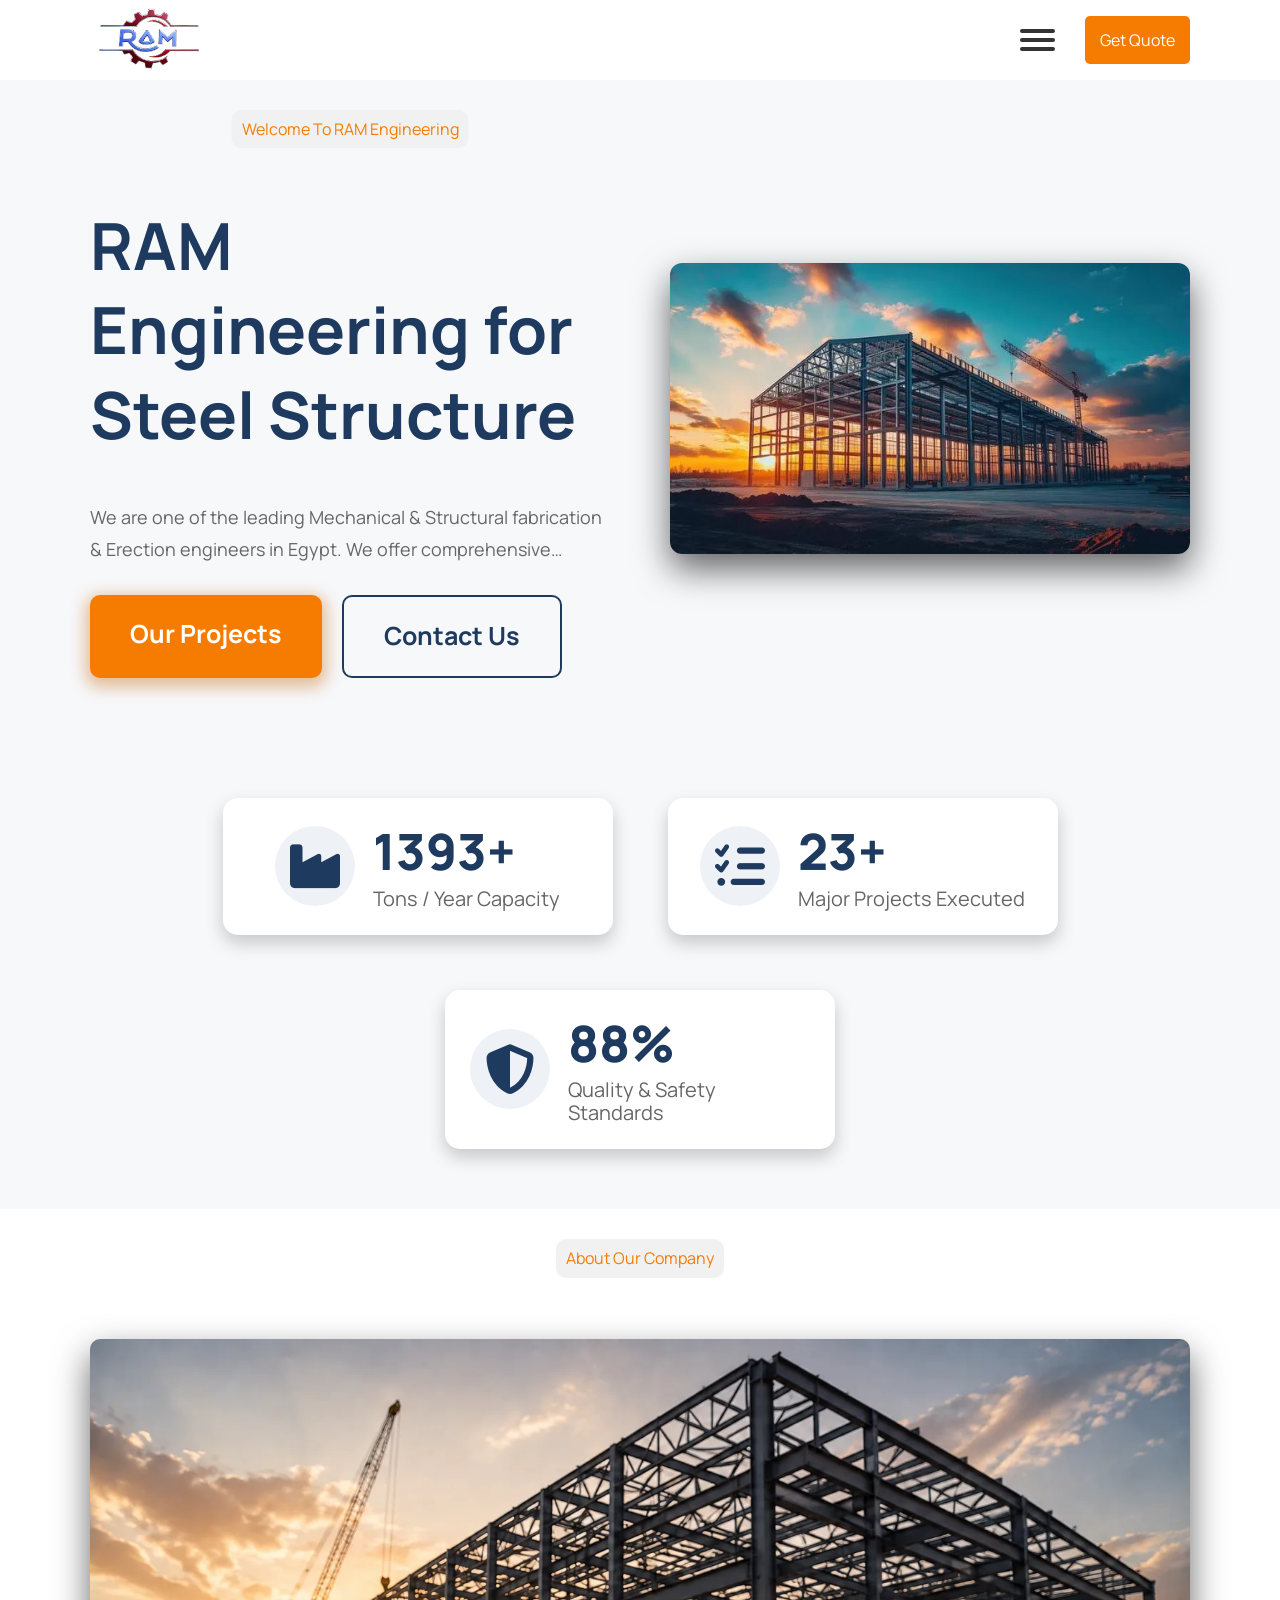
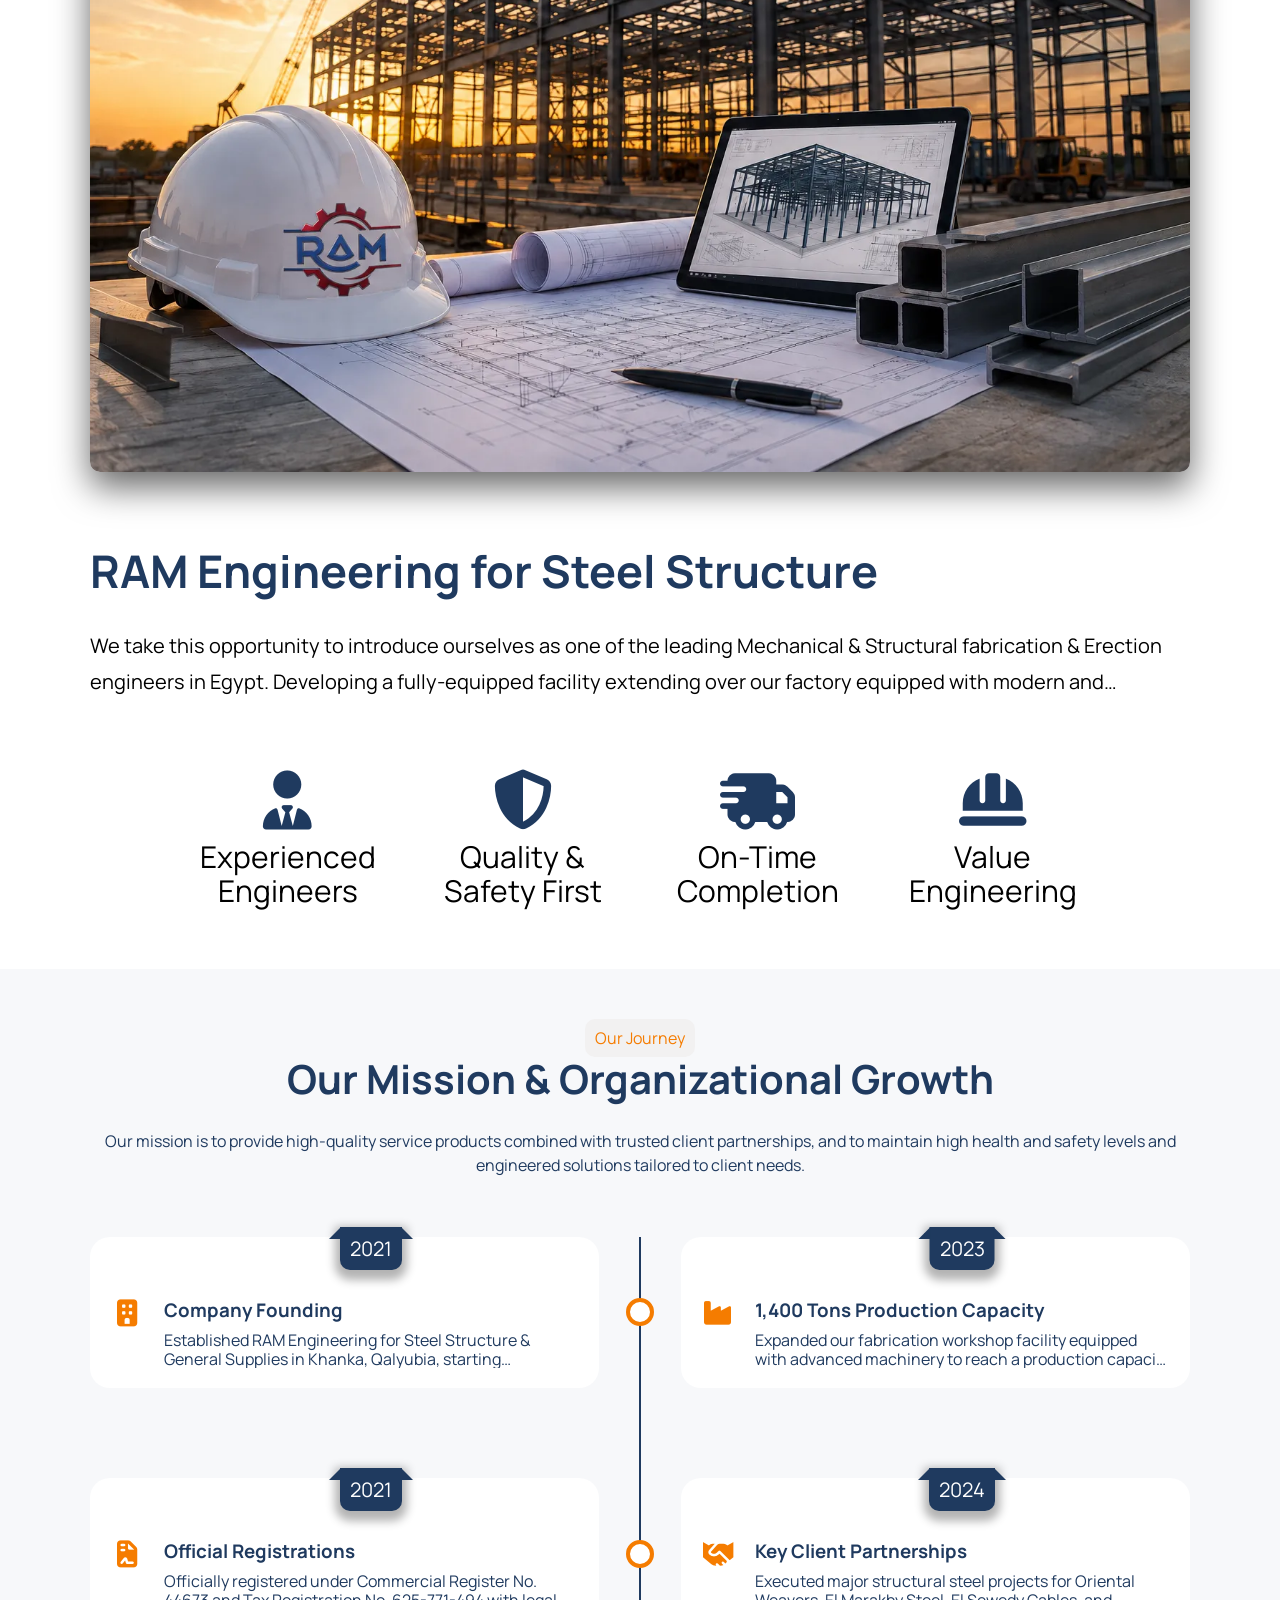
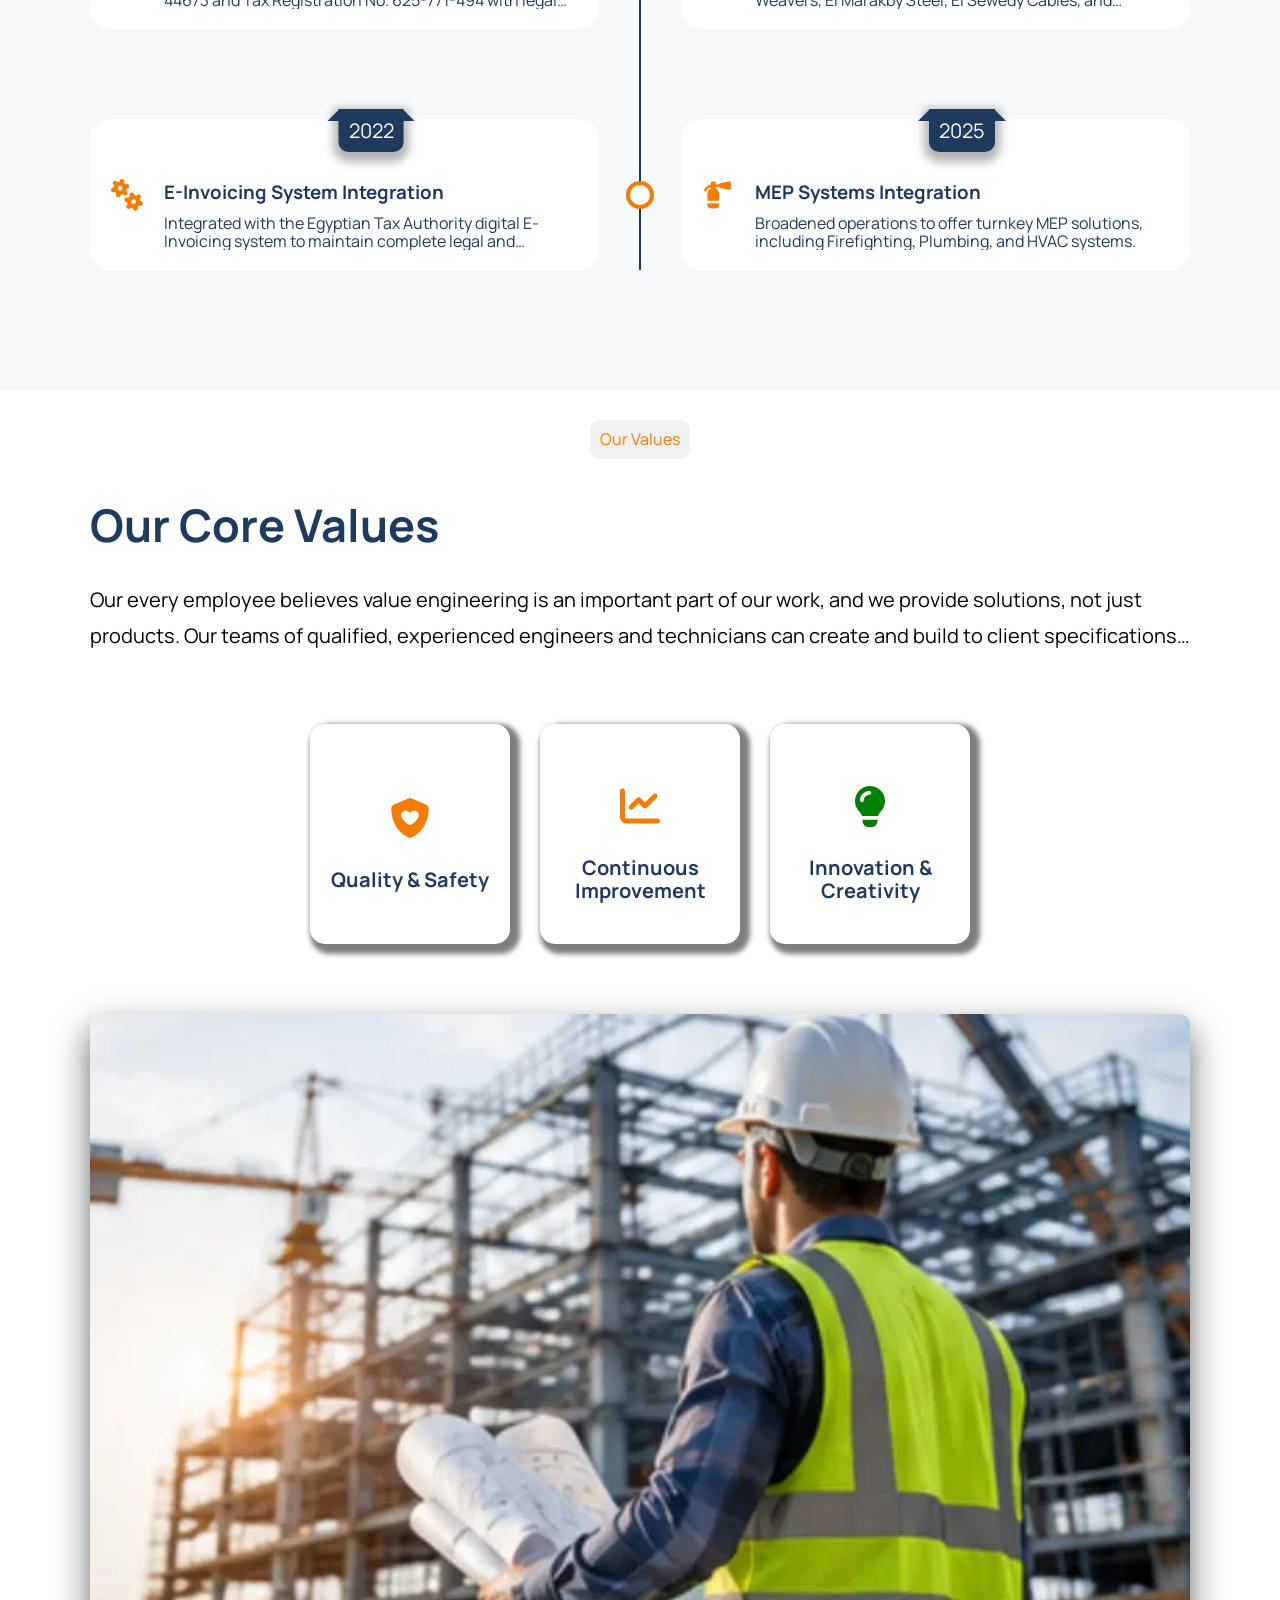
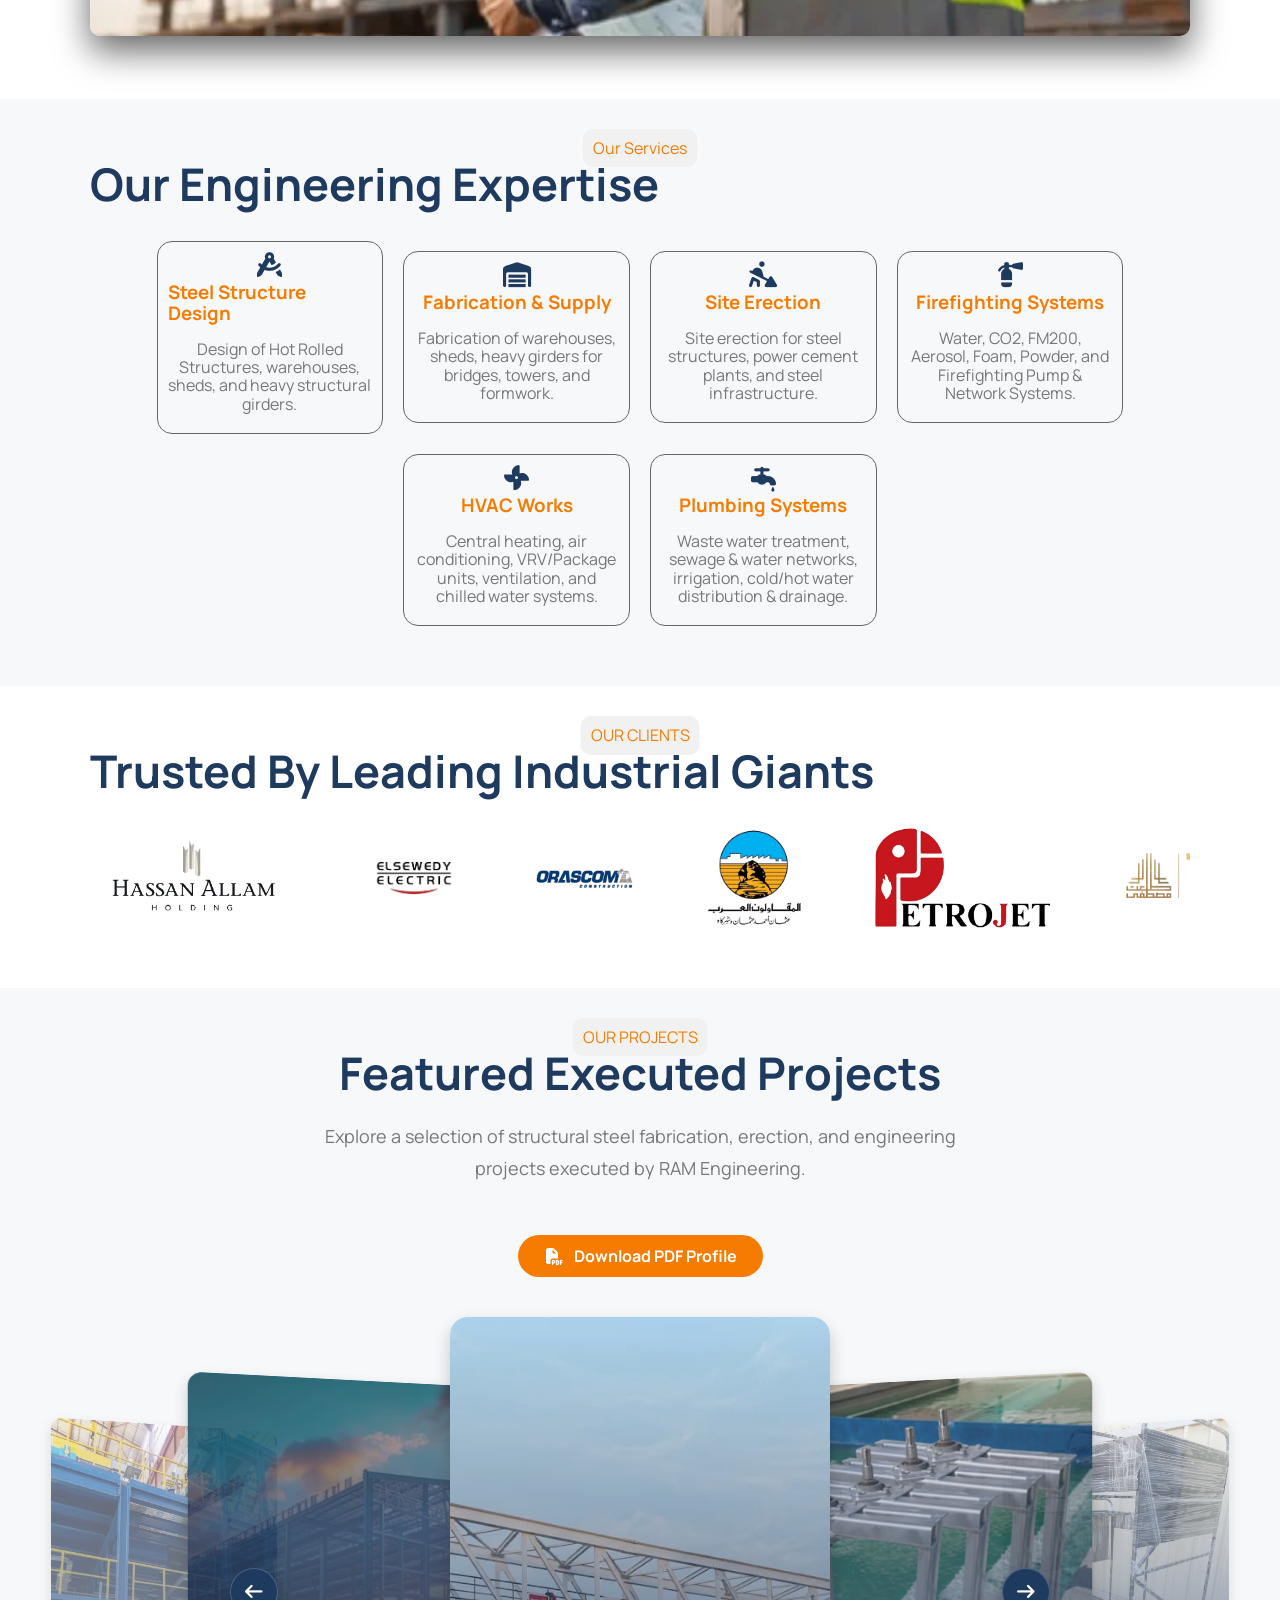
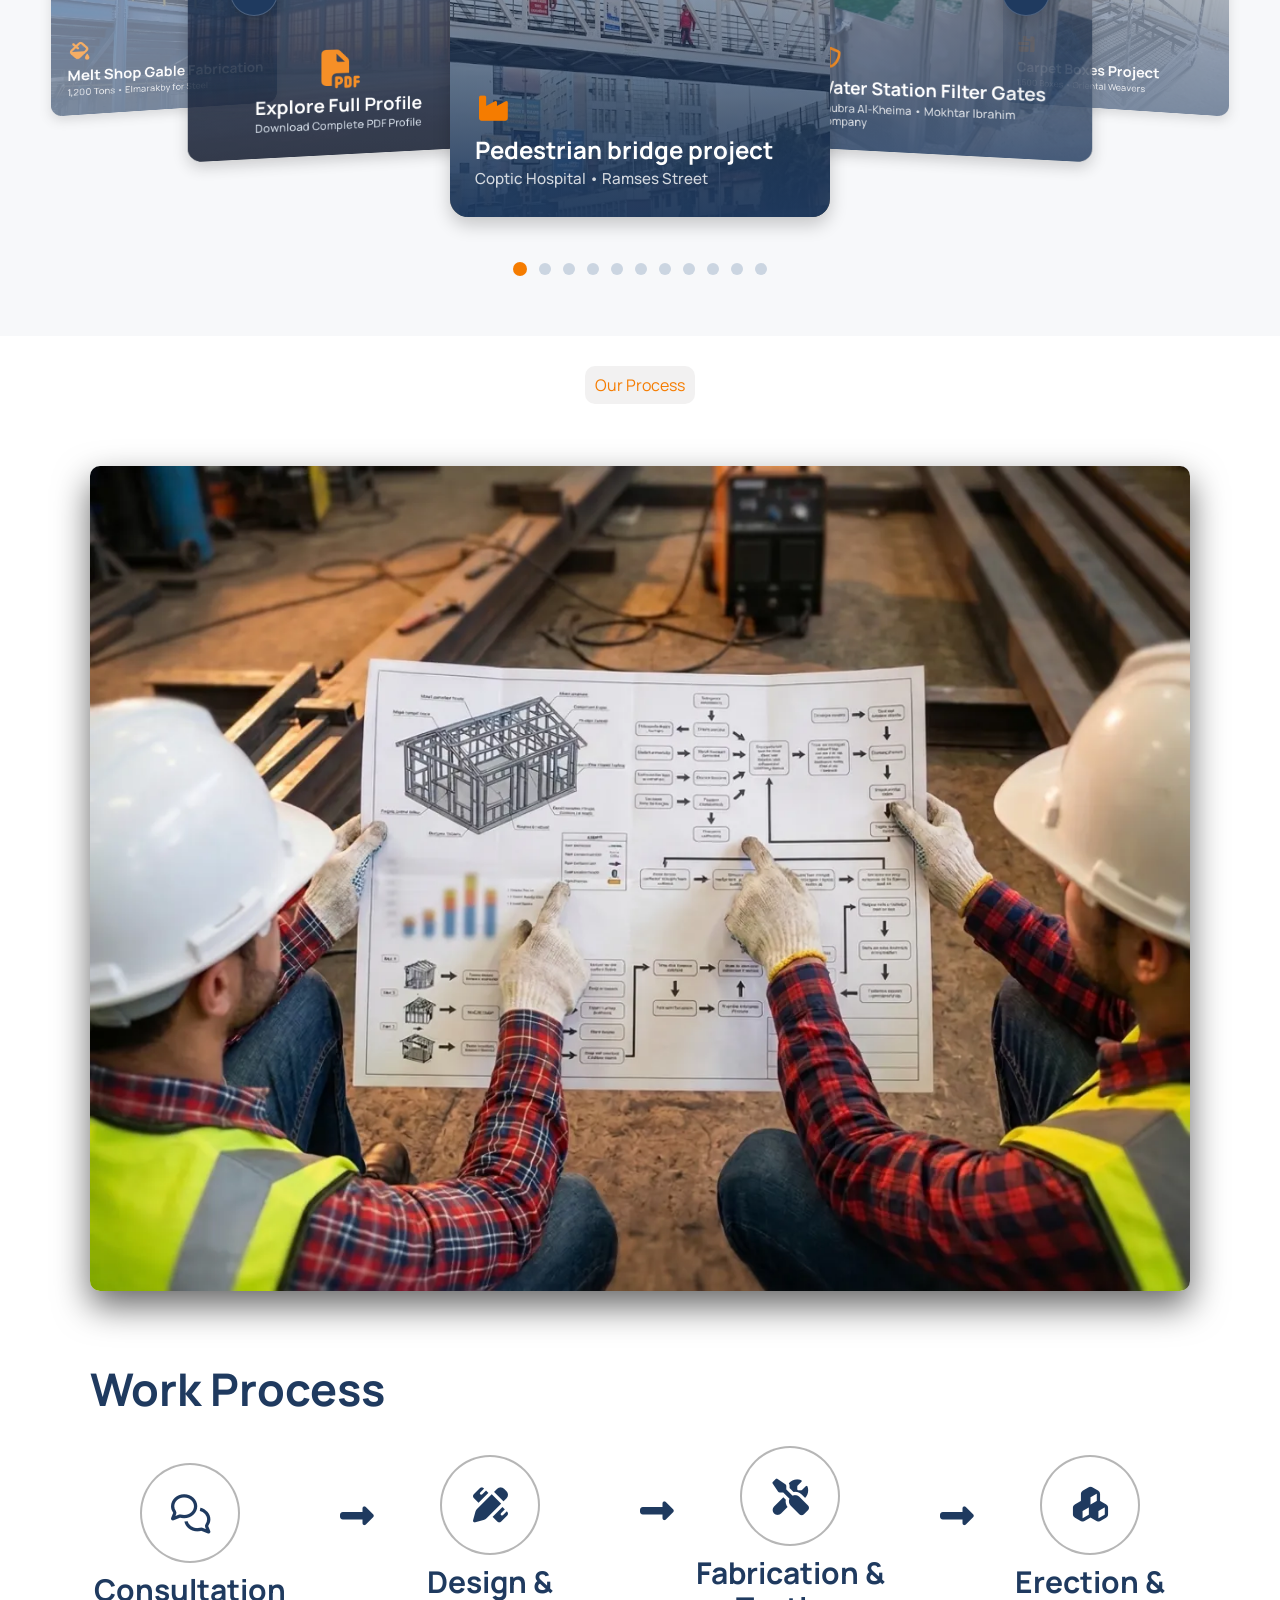
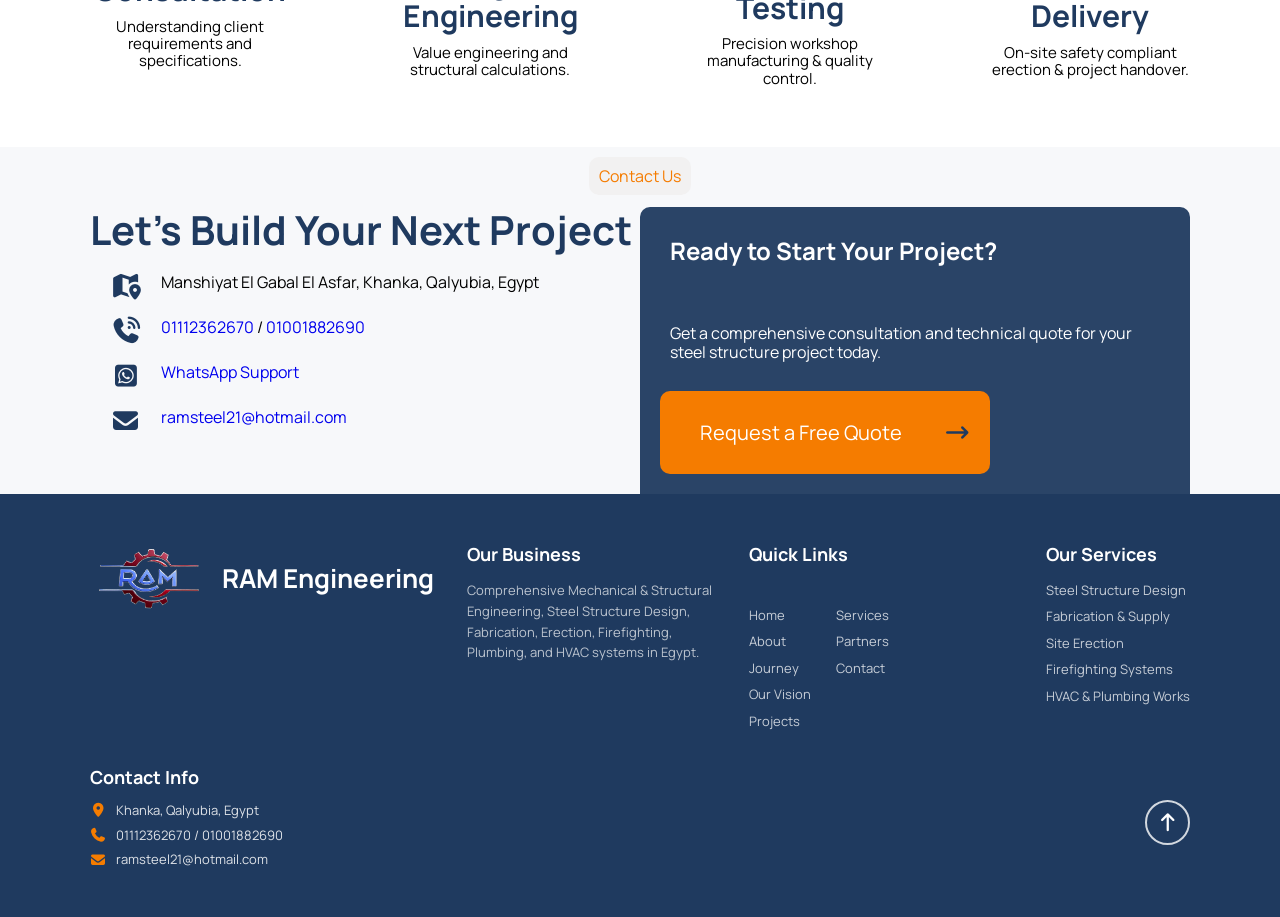
==== commit e7d10552: "Fix WhatsApp link format in index.html" ====
--- a/index.html
+++ b/index.html
@@ -1648,7 +1648,7 @@
               </div>
               <div class="info">
                 <i class="fa-brands fa-square-whatsapp"></i>
-                <p><a href="https://wa.me/+201001882690⁩">WhatsApp Support</a></p>
+                <p><a href="https://wa.me/201001882690⁩">WhatsApp Support</a></p>
               </div>
               <div class="info">
                 <i class="fa-solid fa-envelope"></i>
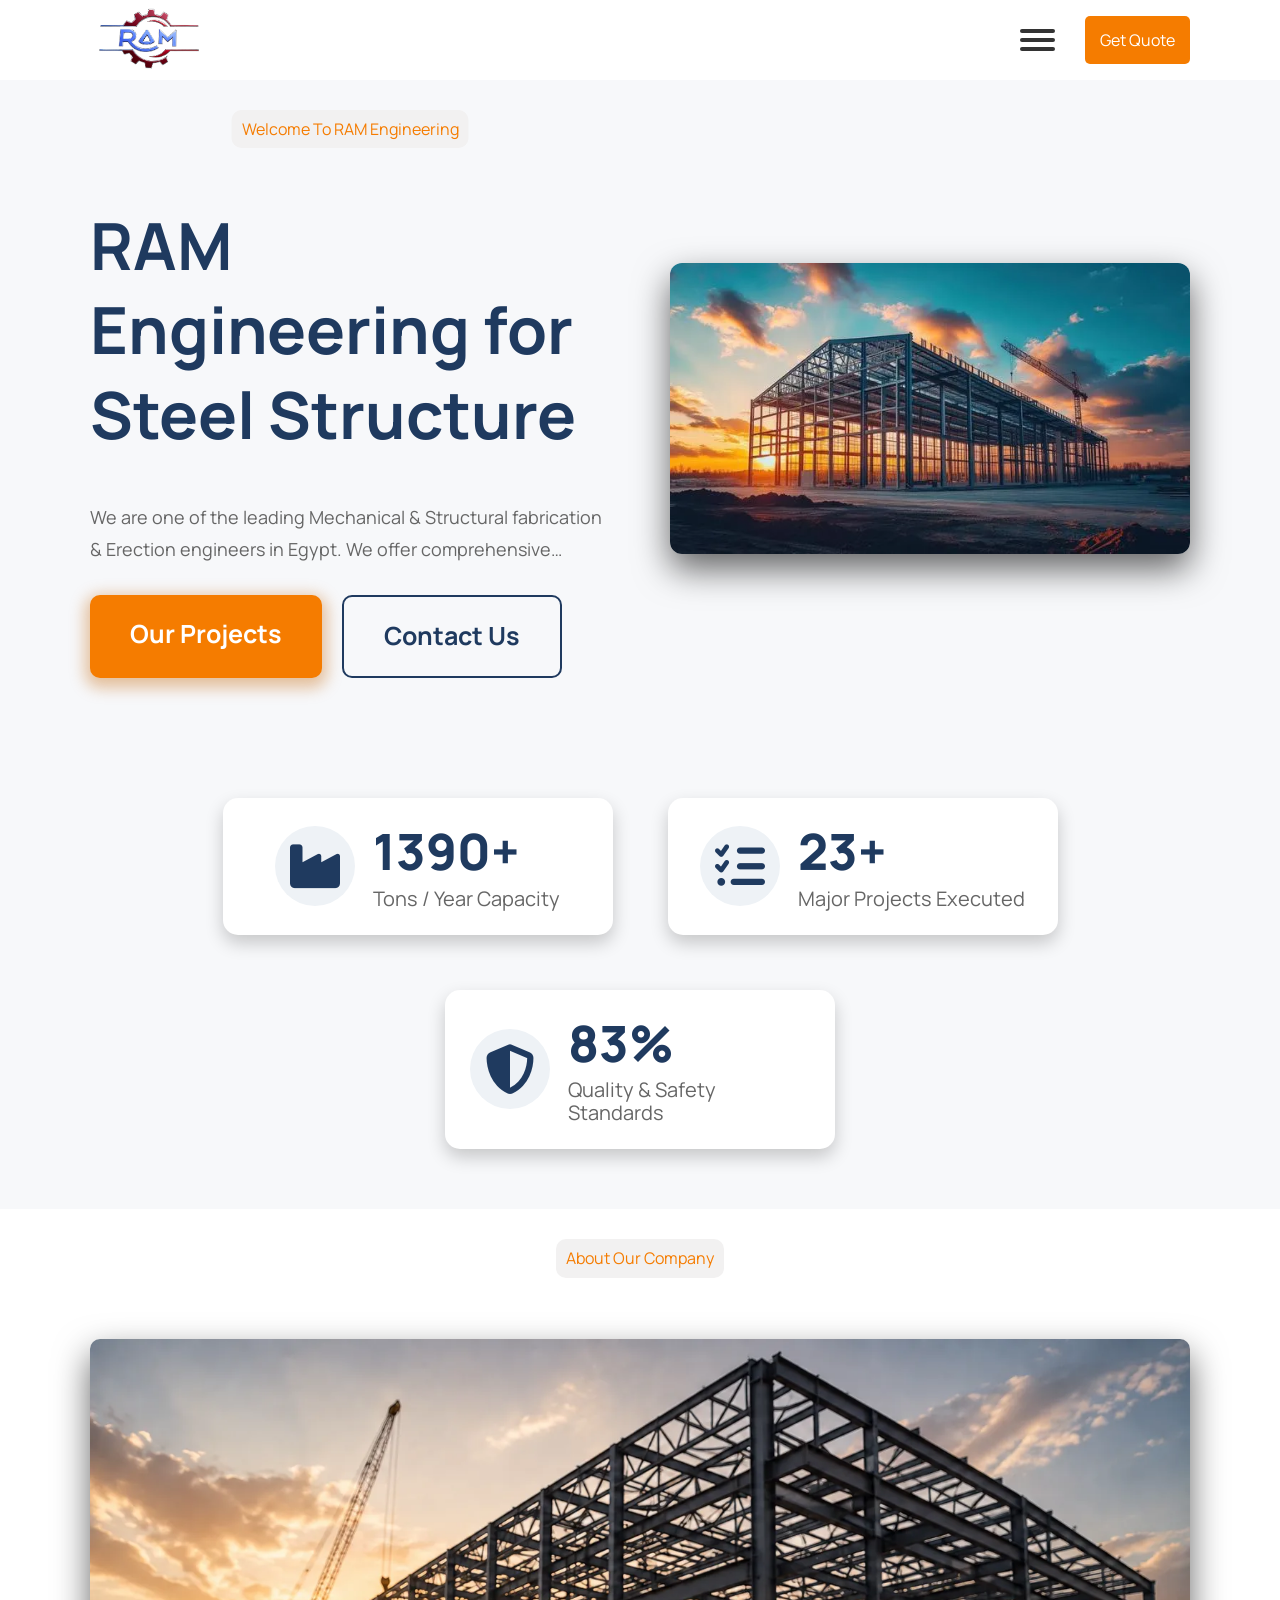
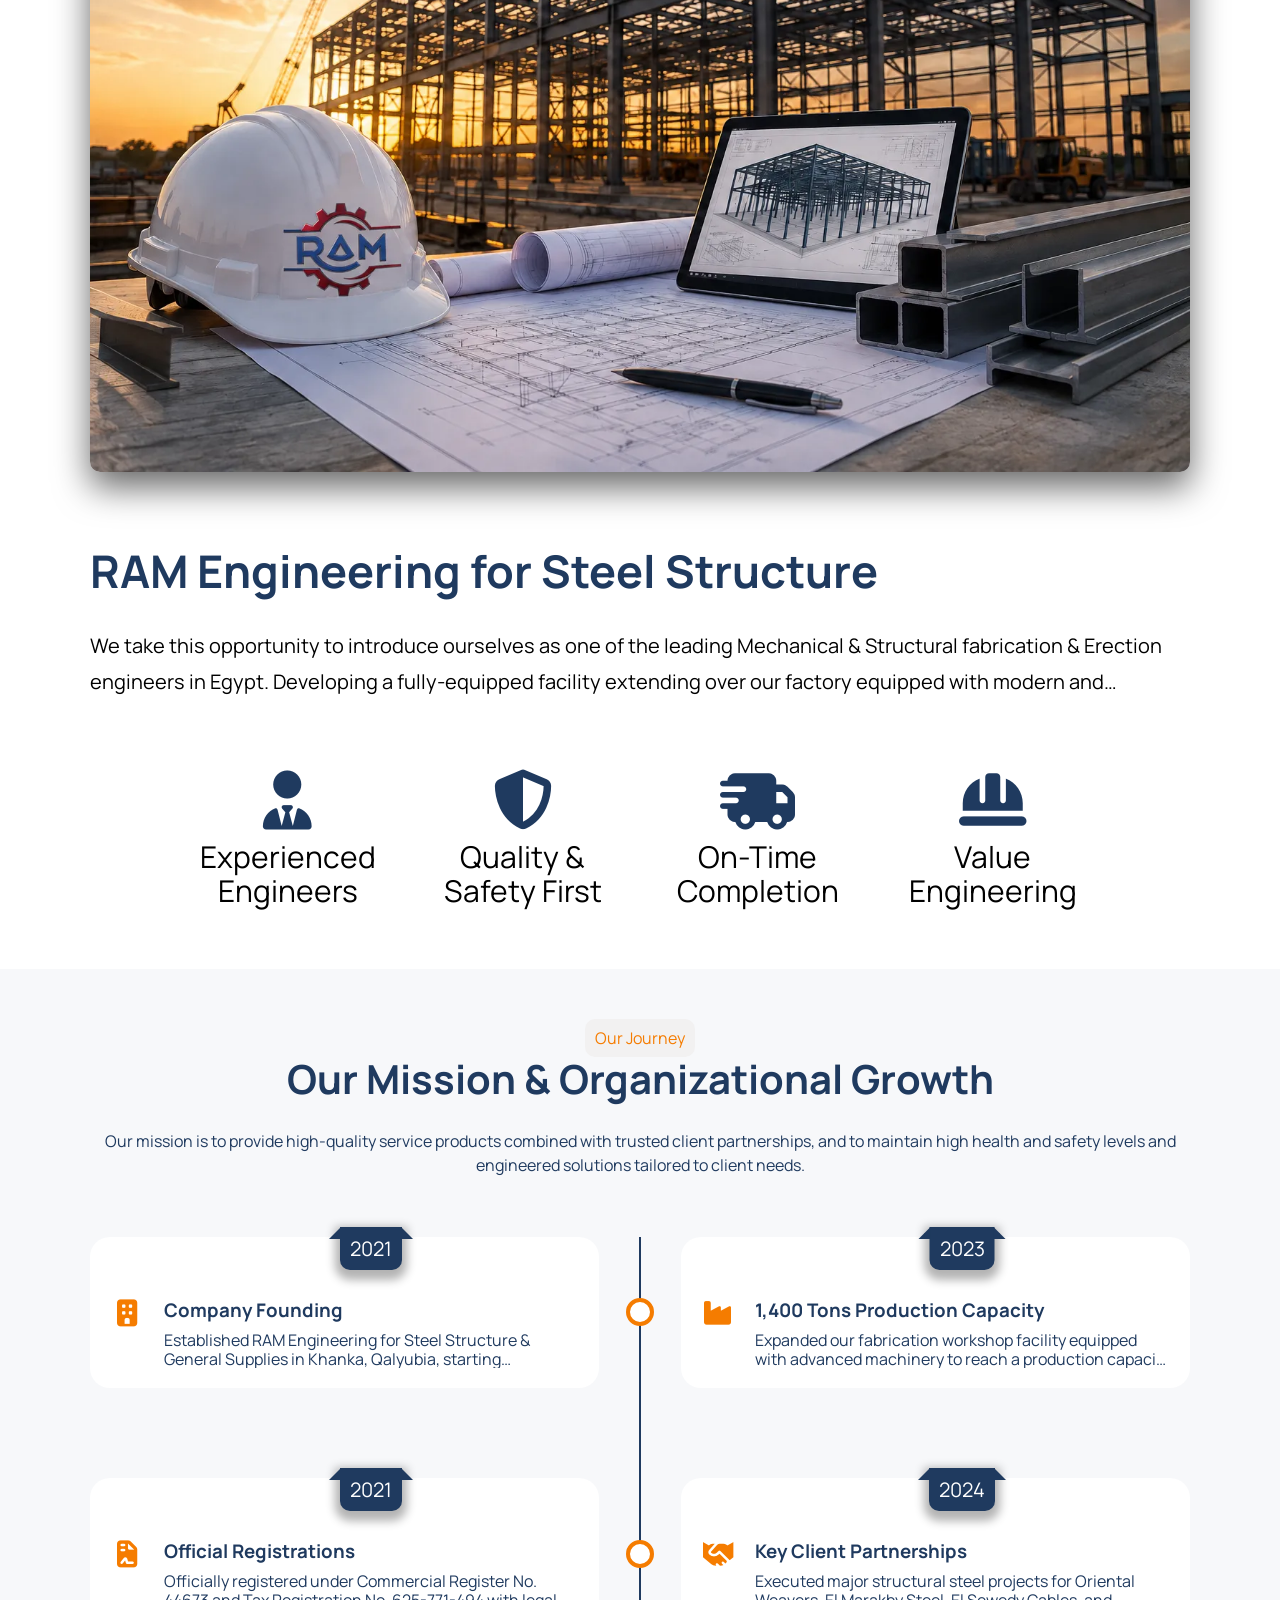
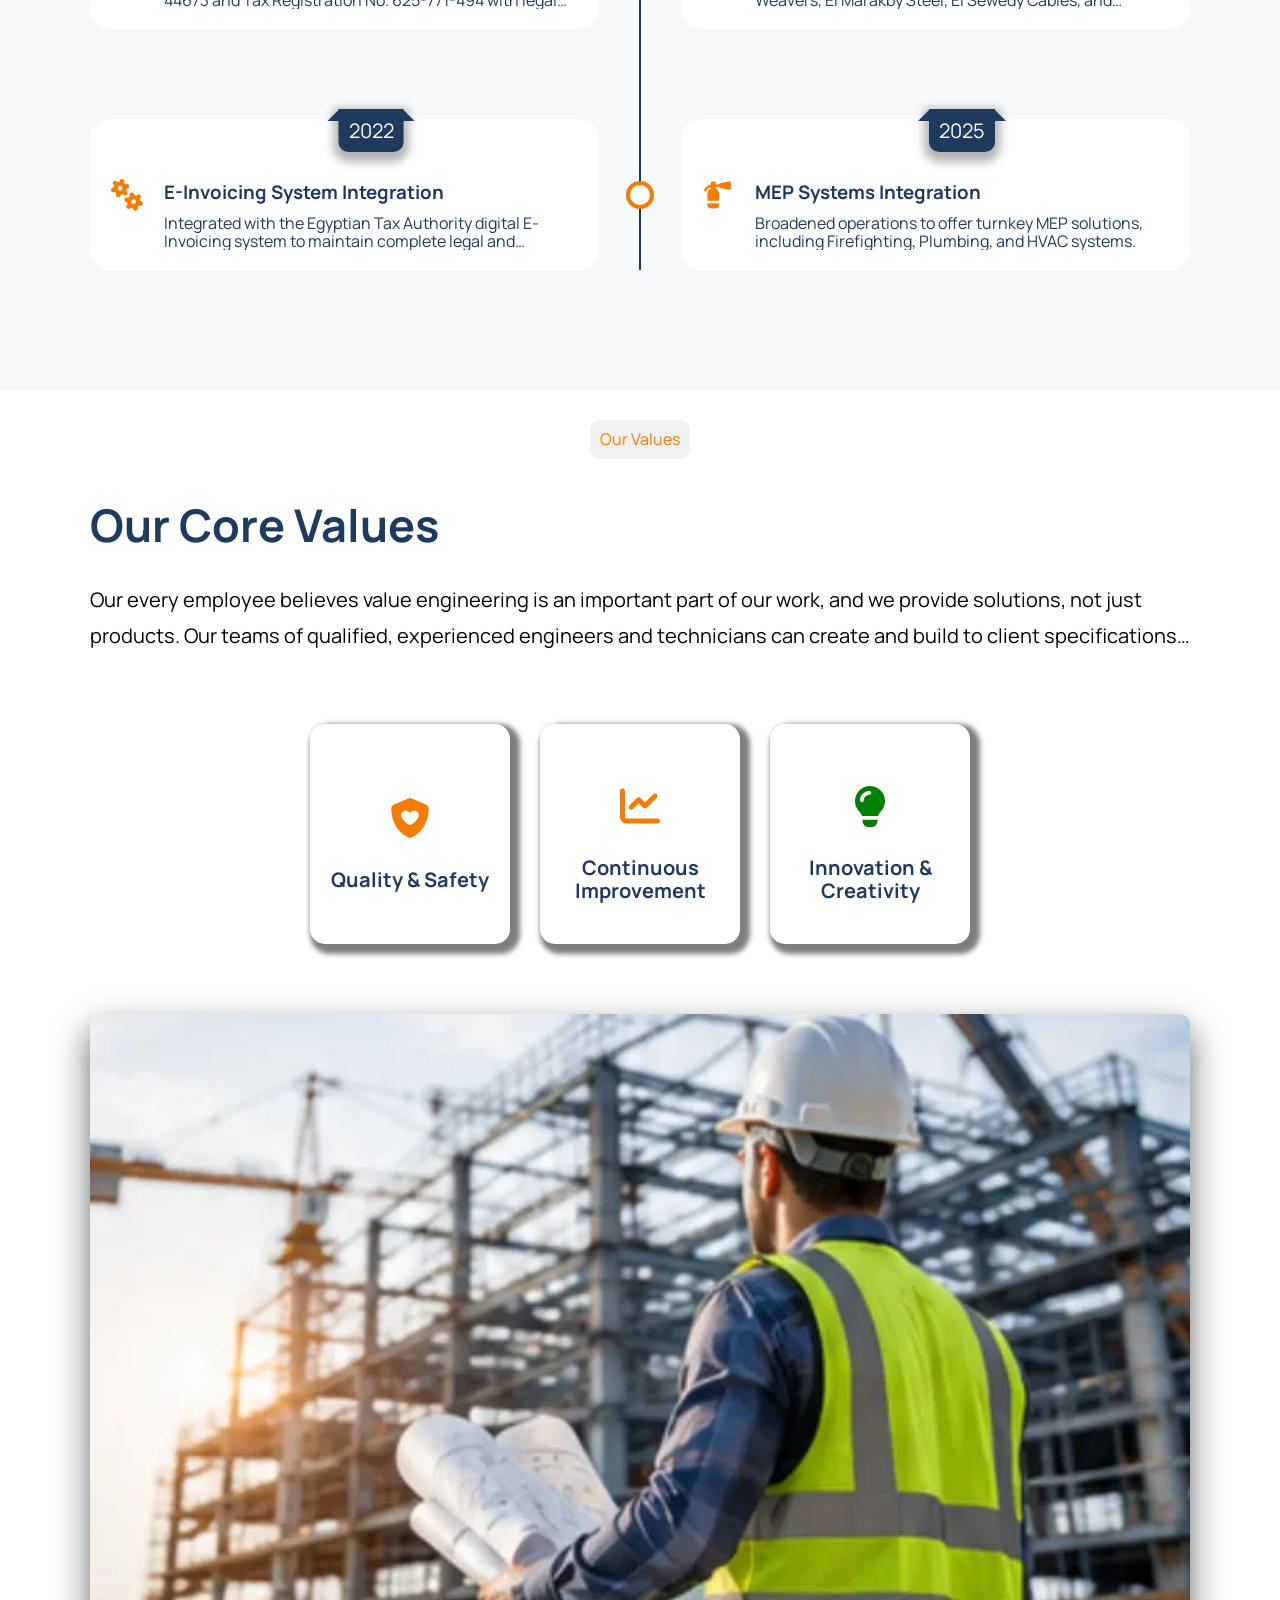
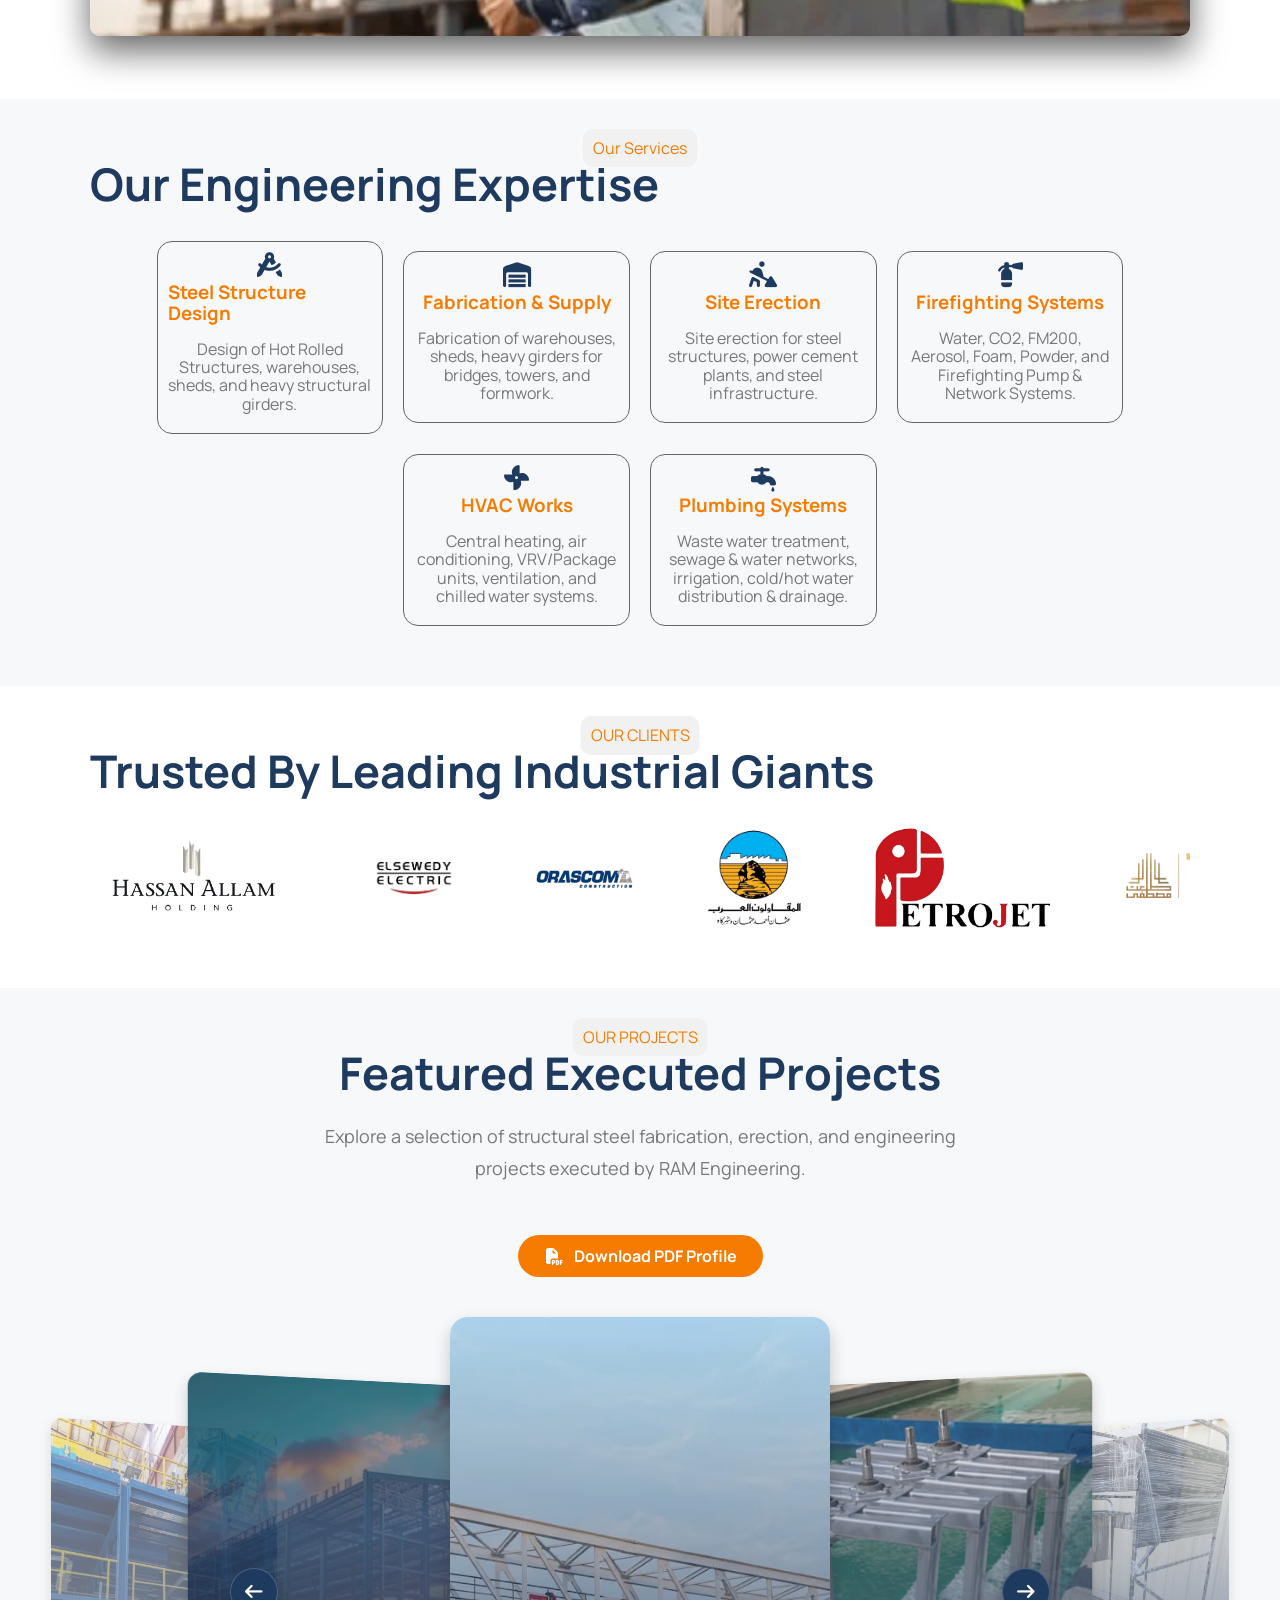
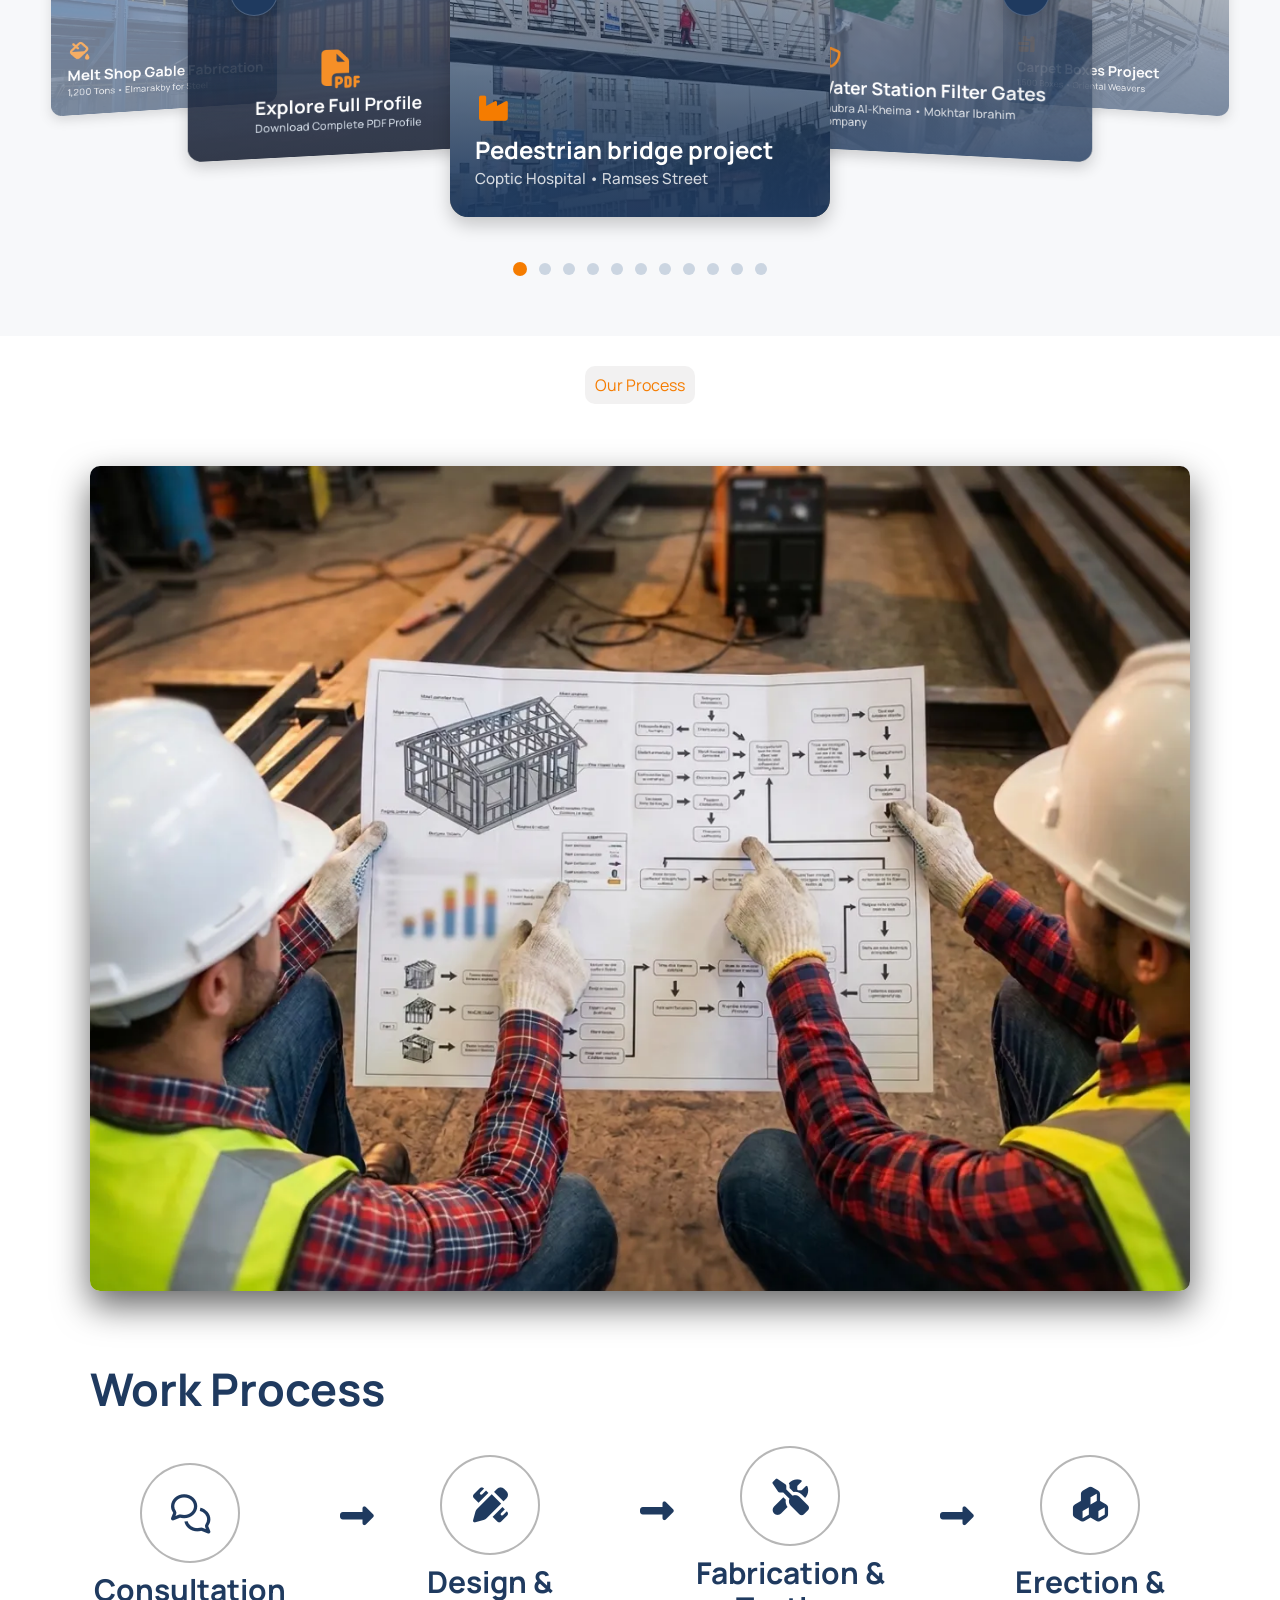
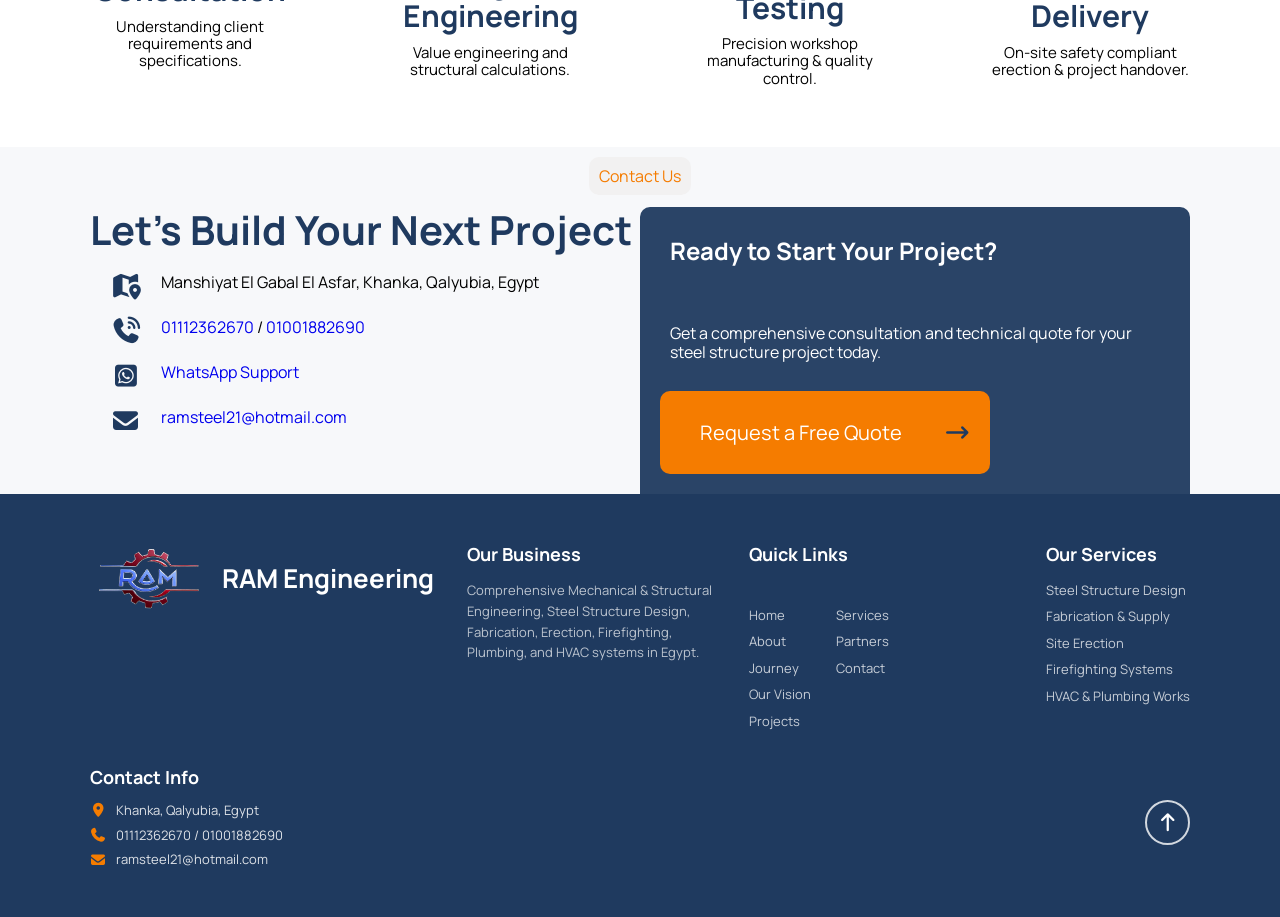
==== commit af5f4f77: "Open WhatsApp support link in a new tab Added target='_blank' to WhatsApp support link." ====
--- a/index.html
+++ b/index.html
@@ -1648,7 +1648,7 @@
               </div>
               <div class="info">
                 <i class="fa-brands fa-square-whatsapp"></i>
-                <p><a href="https://wa.me/201001882690⁩">WhatsApp Support</a></p>
+                <p><a href="https://wa.me/201001882690⁩" target="_blank">WhatsApp Support</a></p>
               </div>
               <div class="info">
                 <i class="fa-solid fa-envelope"></i>
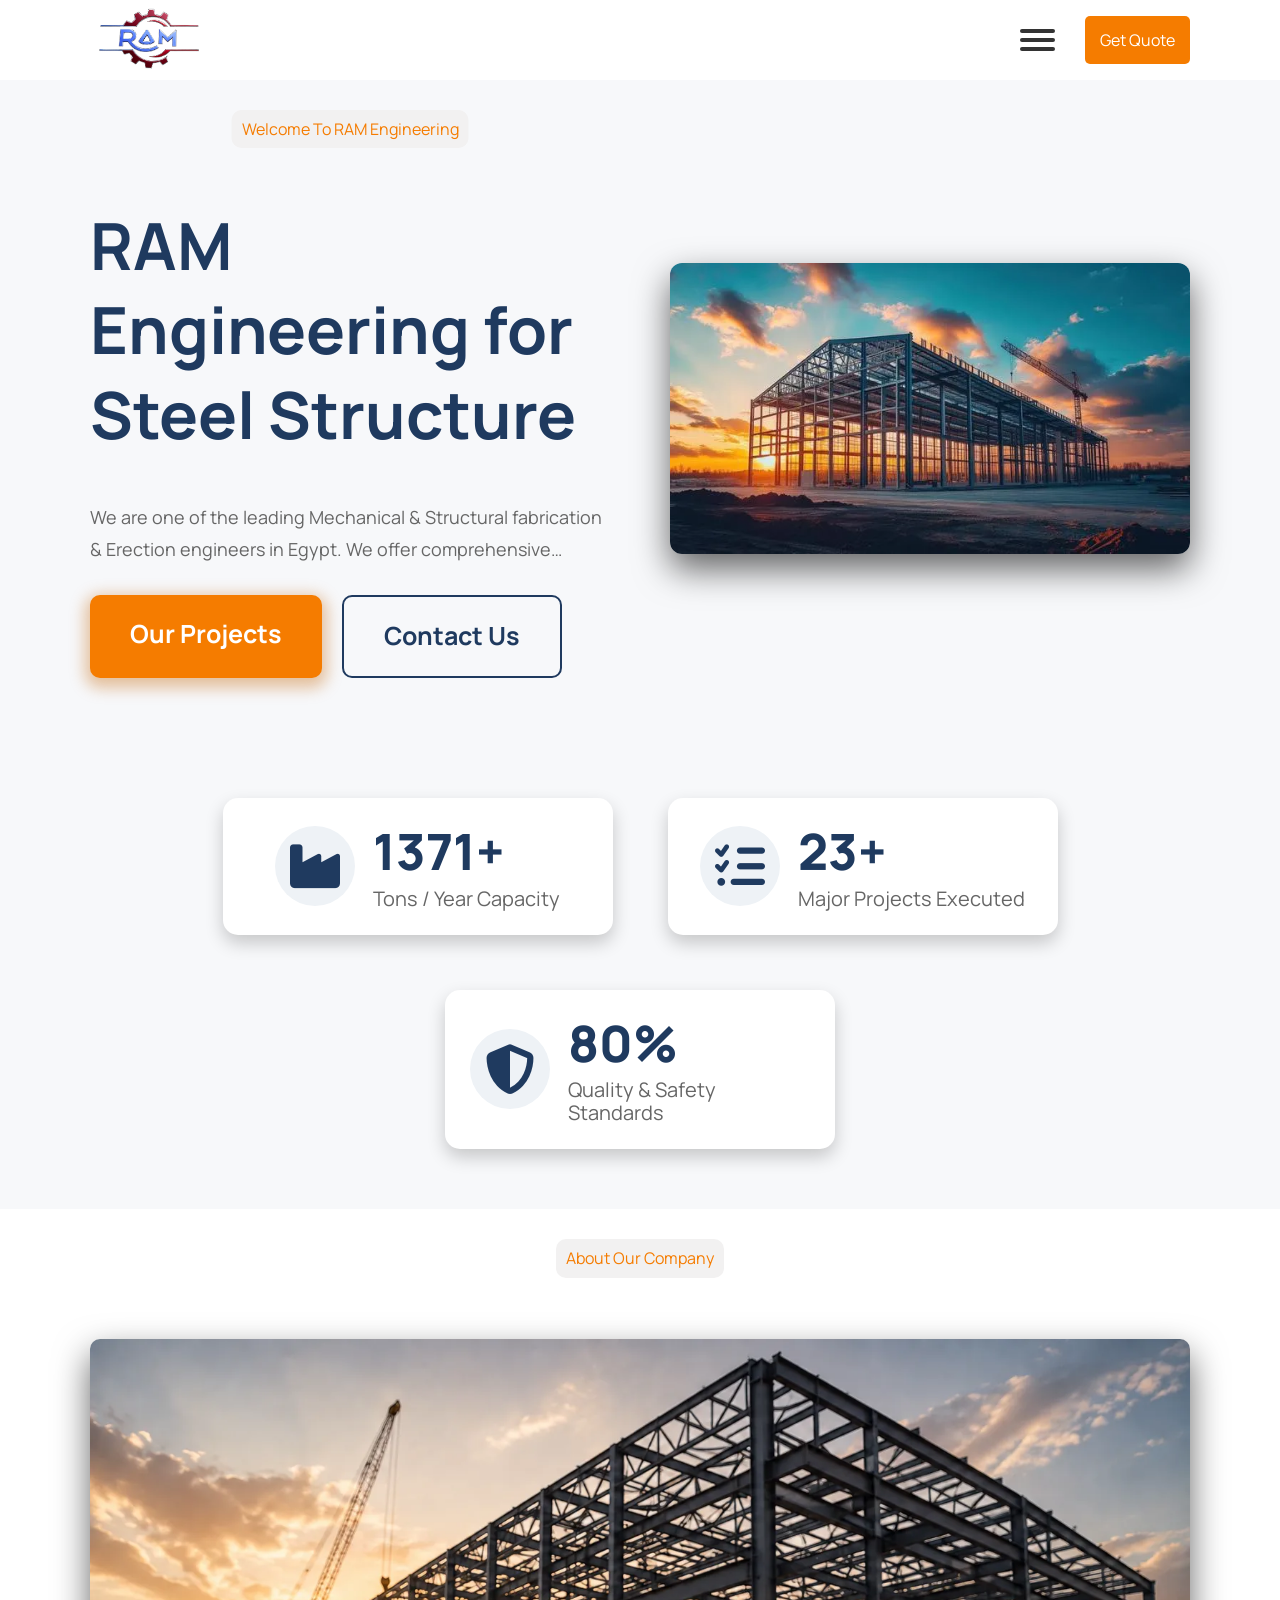
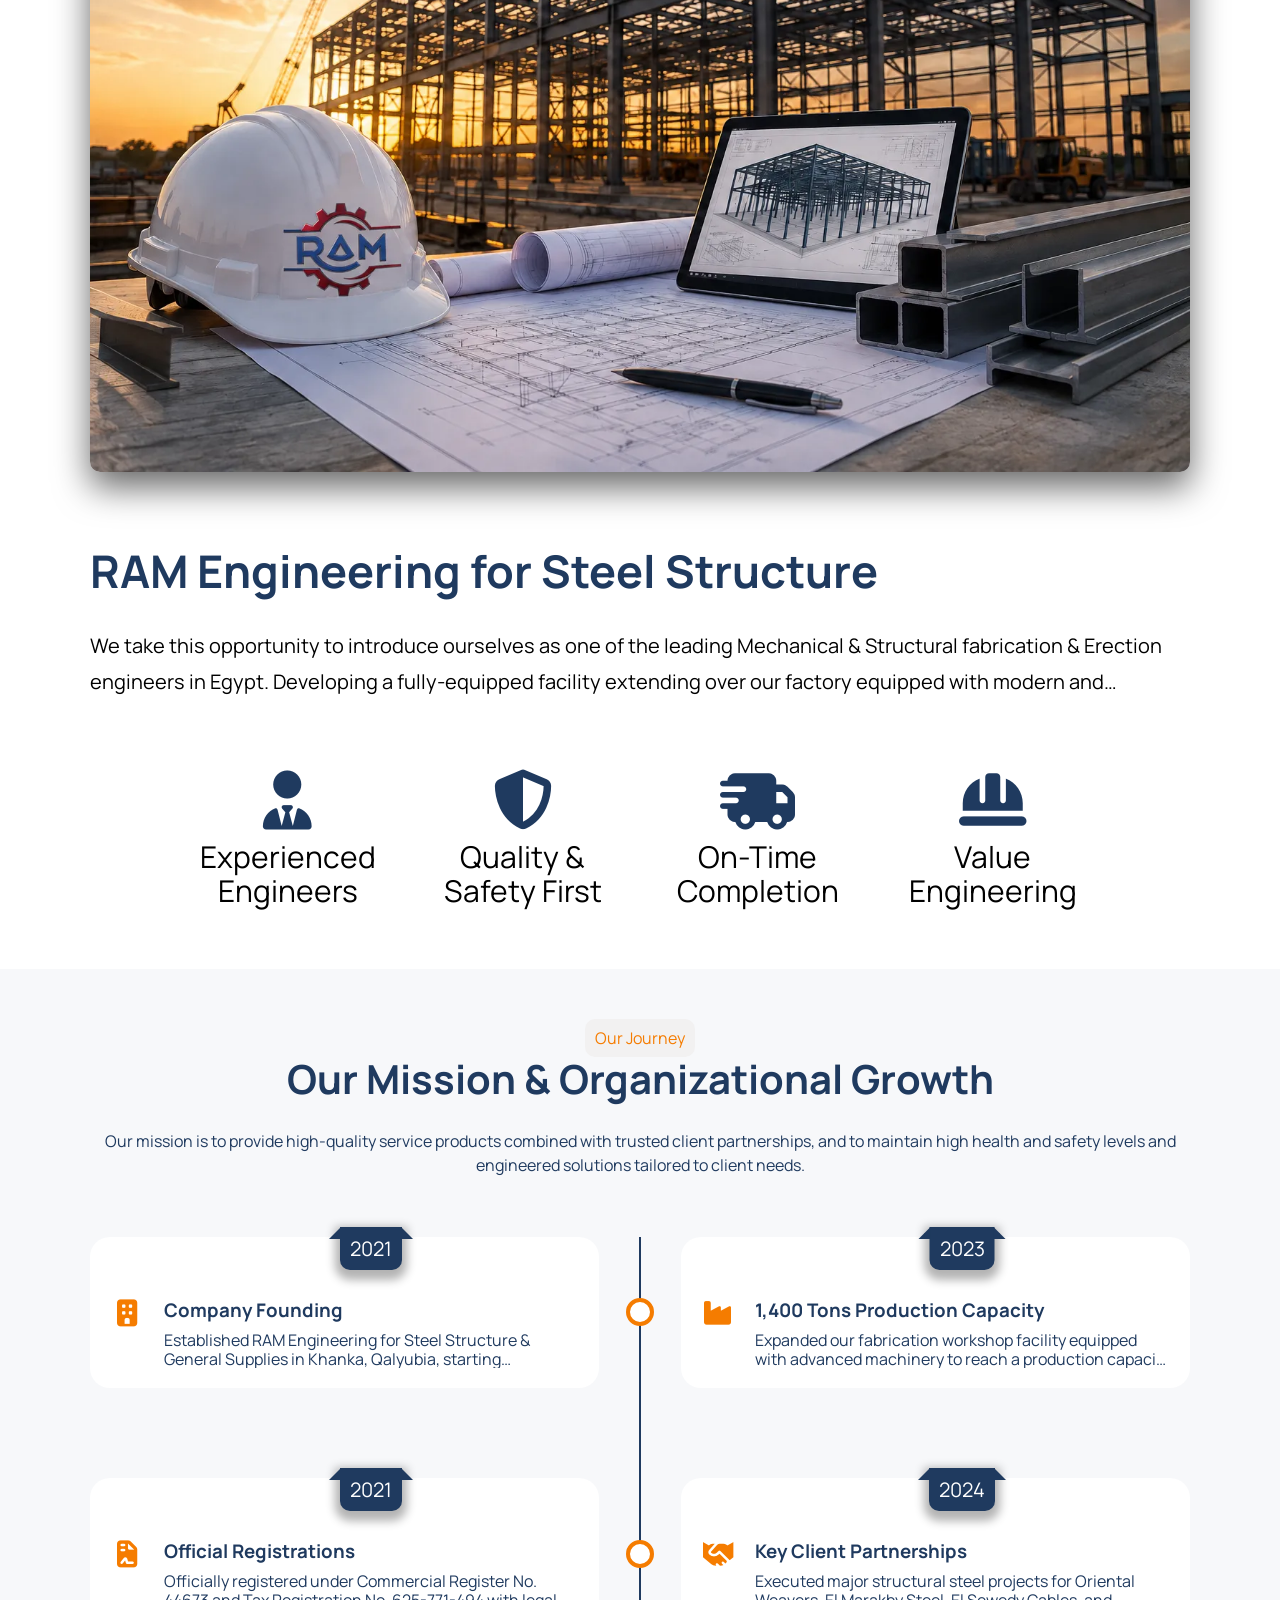
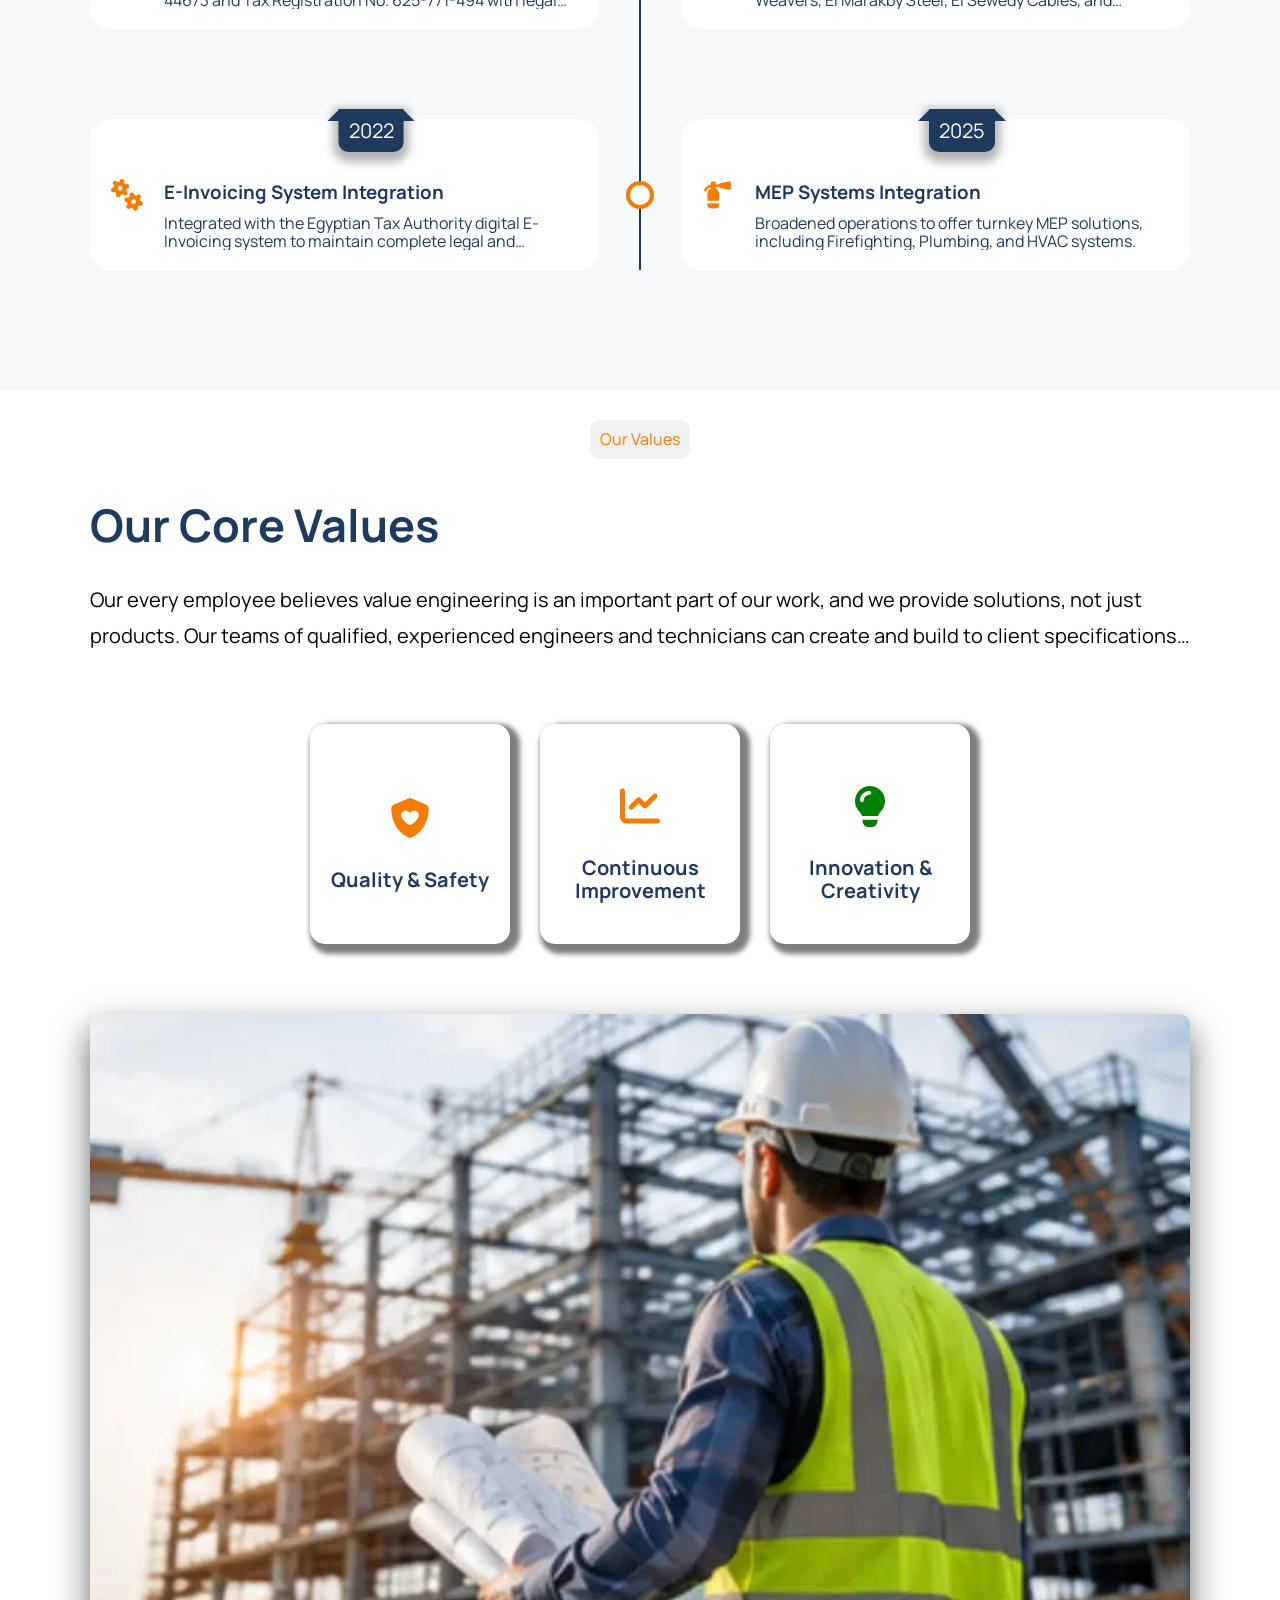
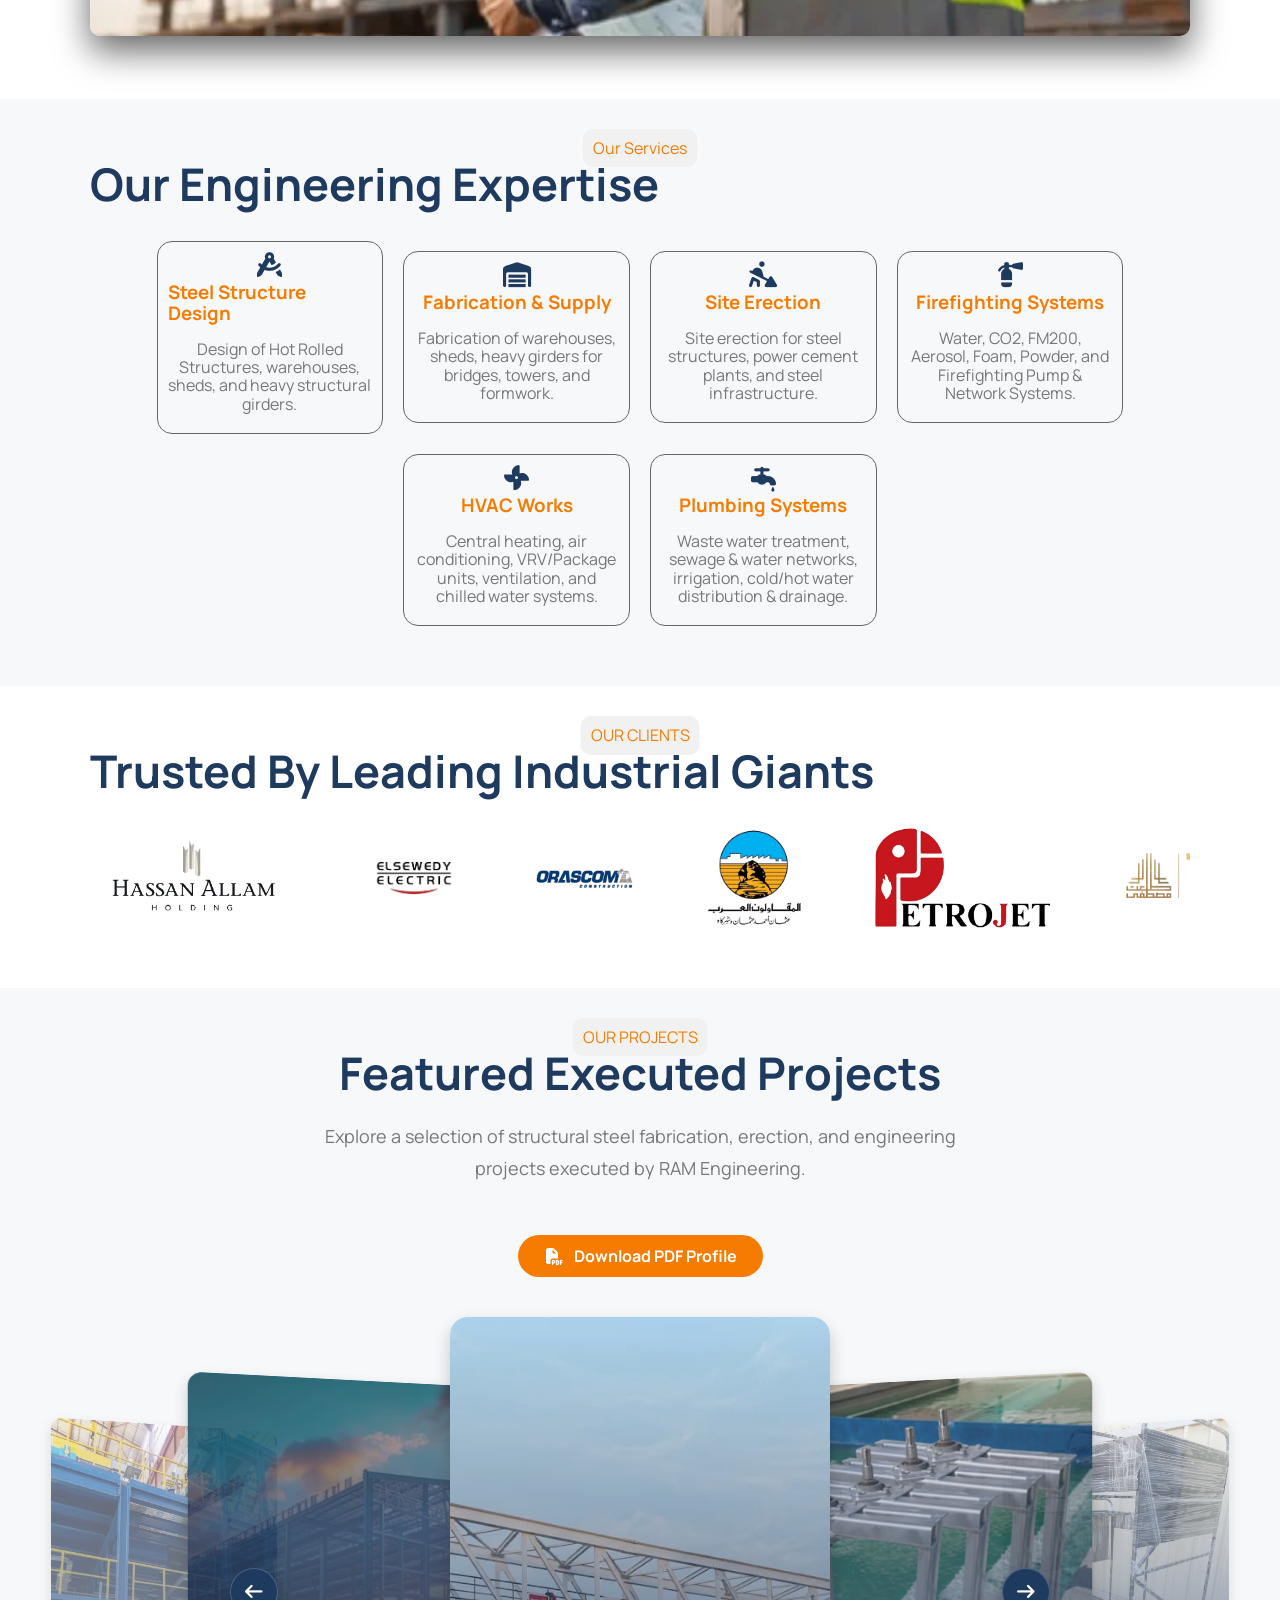
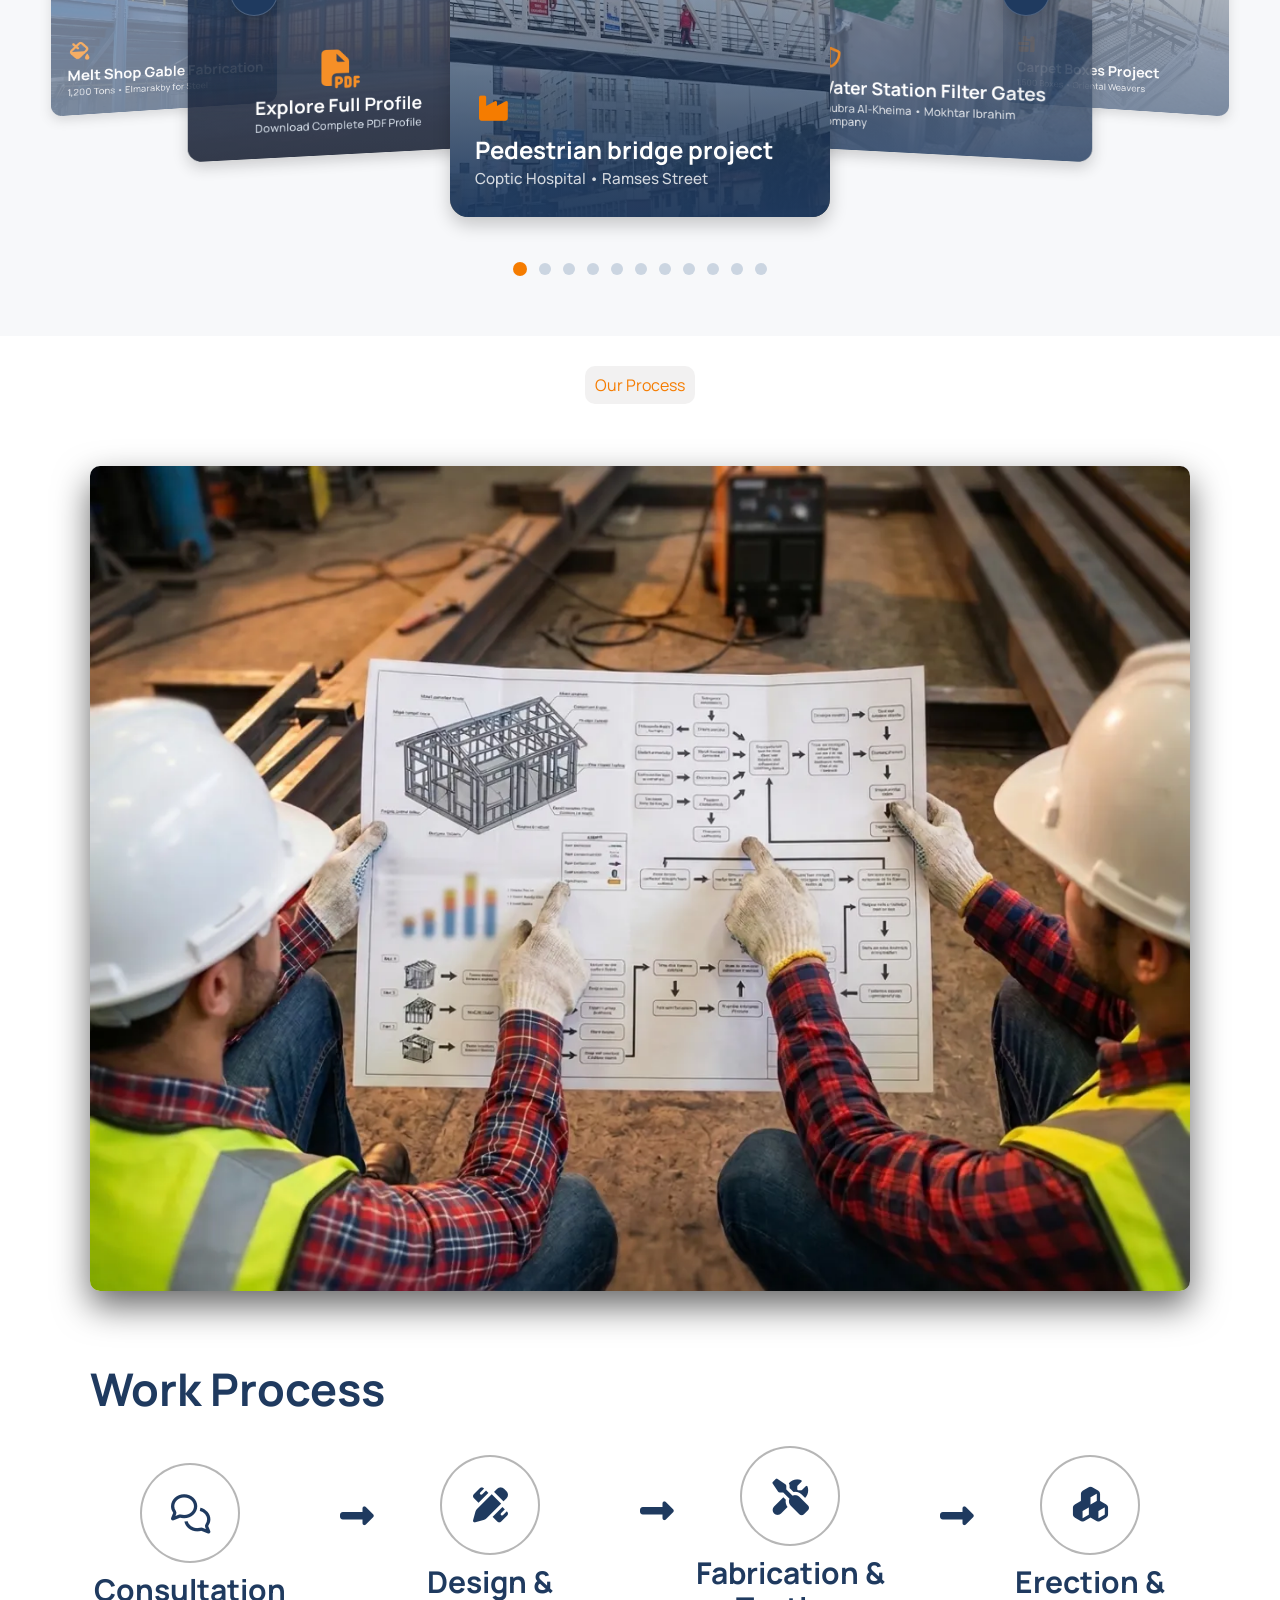
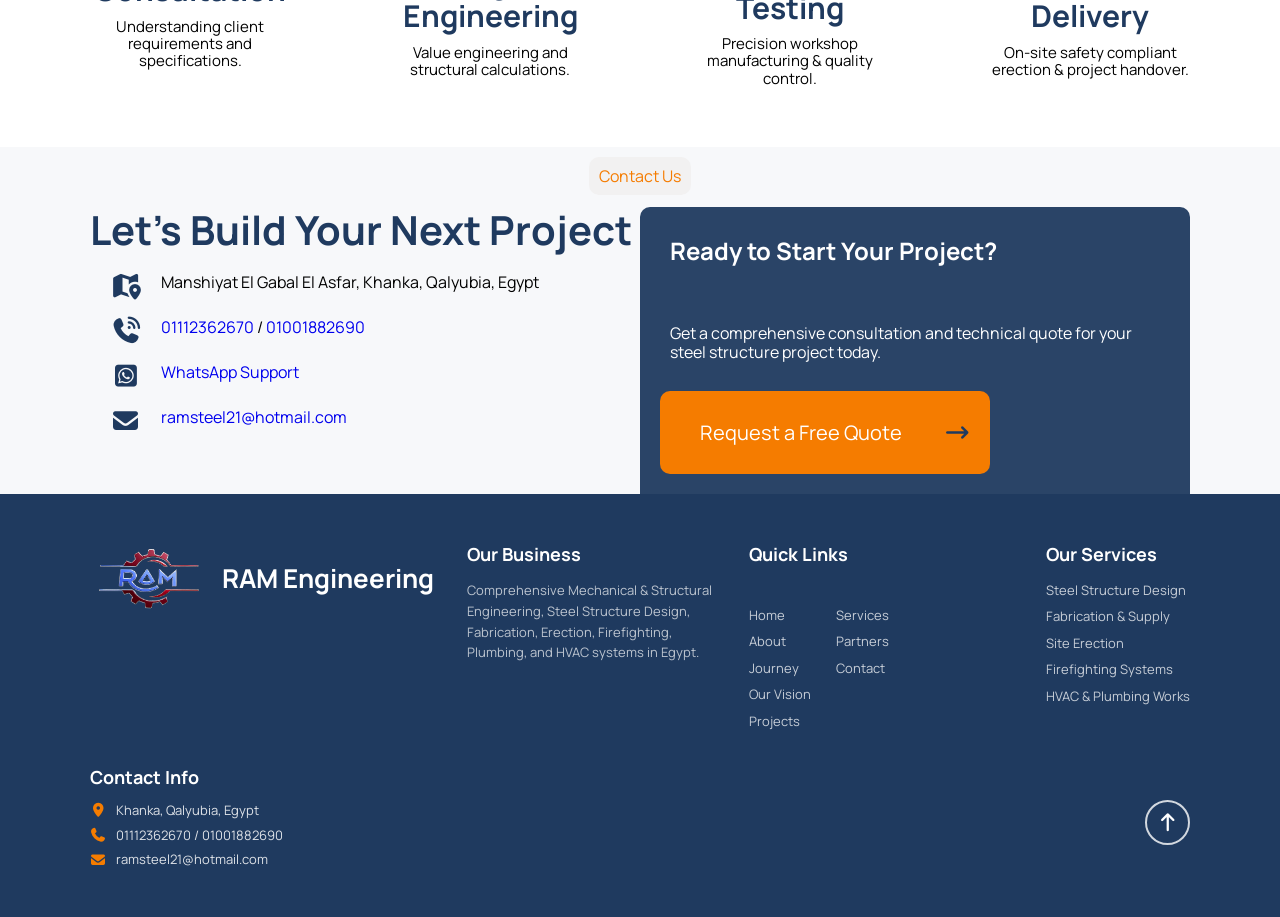
==== commit d70edcf2: "Fix WhatsApp link in index.html" ====
--- a/index.html
+++ b/index.html
@@ -1648,7 +1648,7 @@
               </div>
               <div class="info">
                 <i class="fa-brands fa-square-whatsapp"></i>
-                <p><a href="https://wa.me/201001882690⁩" target="_blank">WhatsApp Support</a></p>
+                <p><a href="https://wa.me/201001882690" target="_blank">WhatsApp Support</a></p>
               </div>
               <div class="info">
                 <i class="fa-solid fa-envelope"></i>
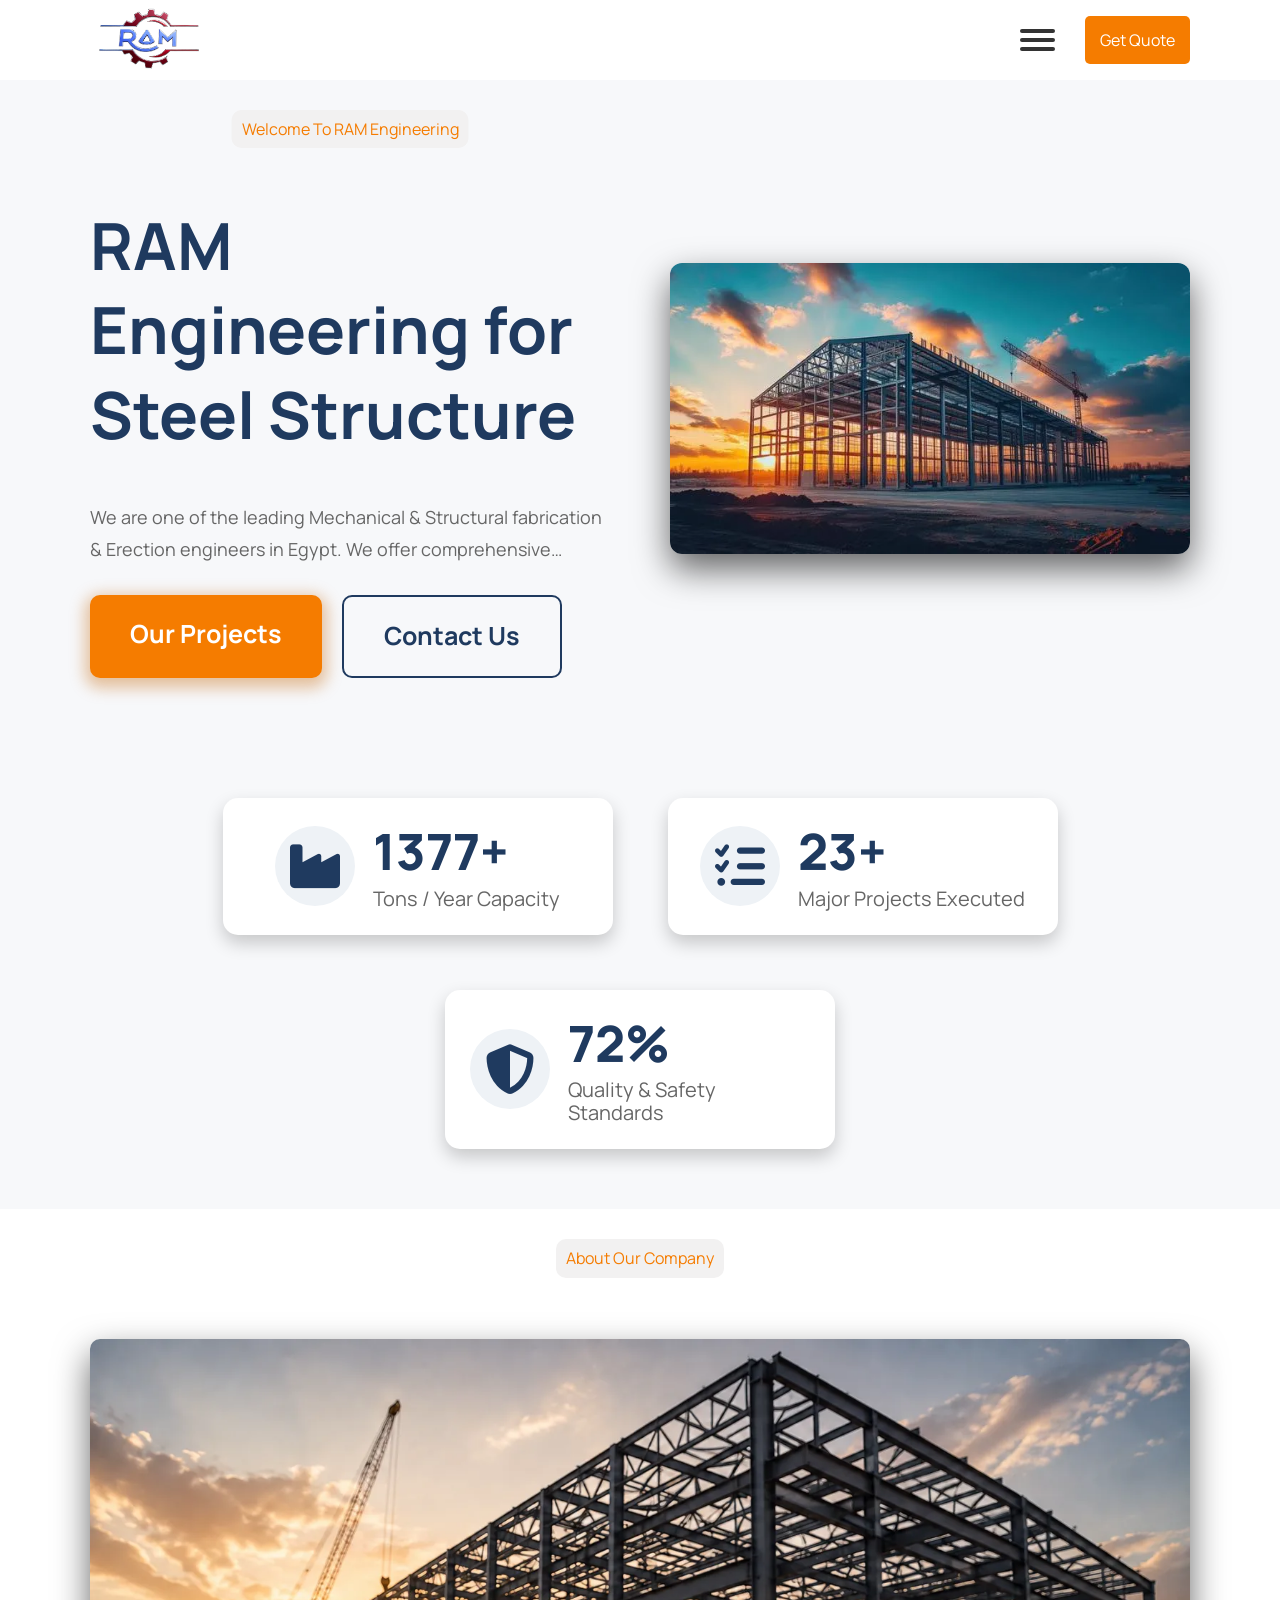
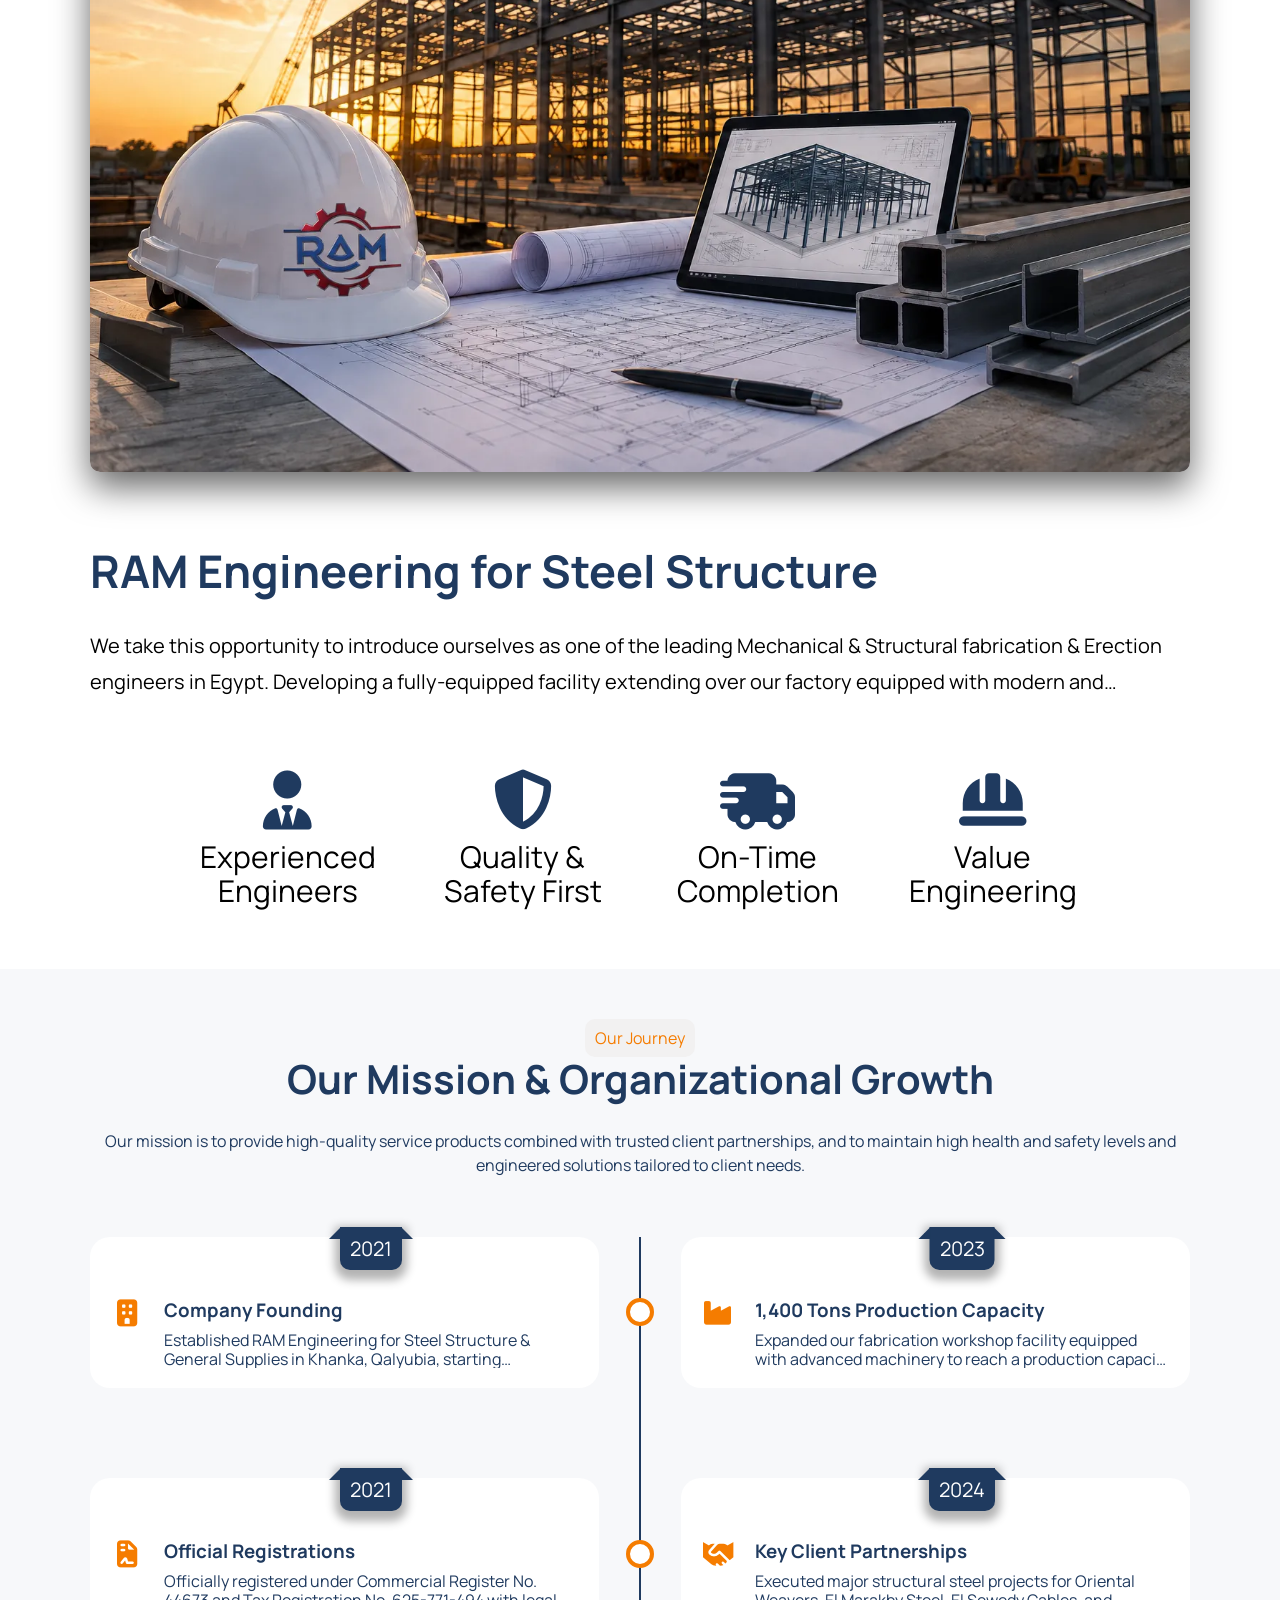
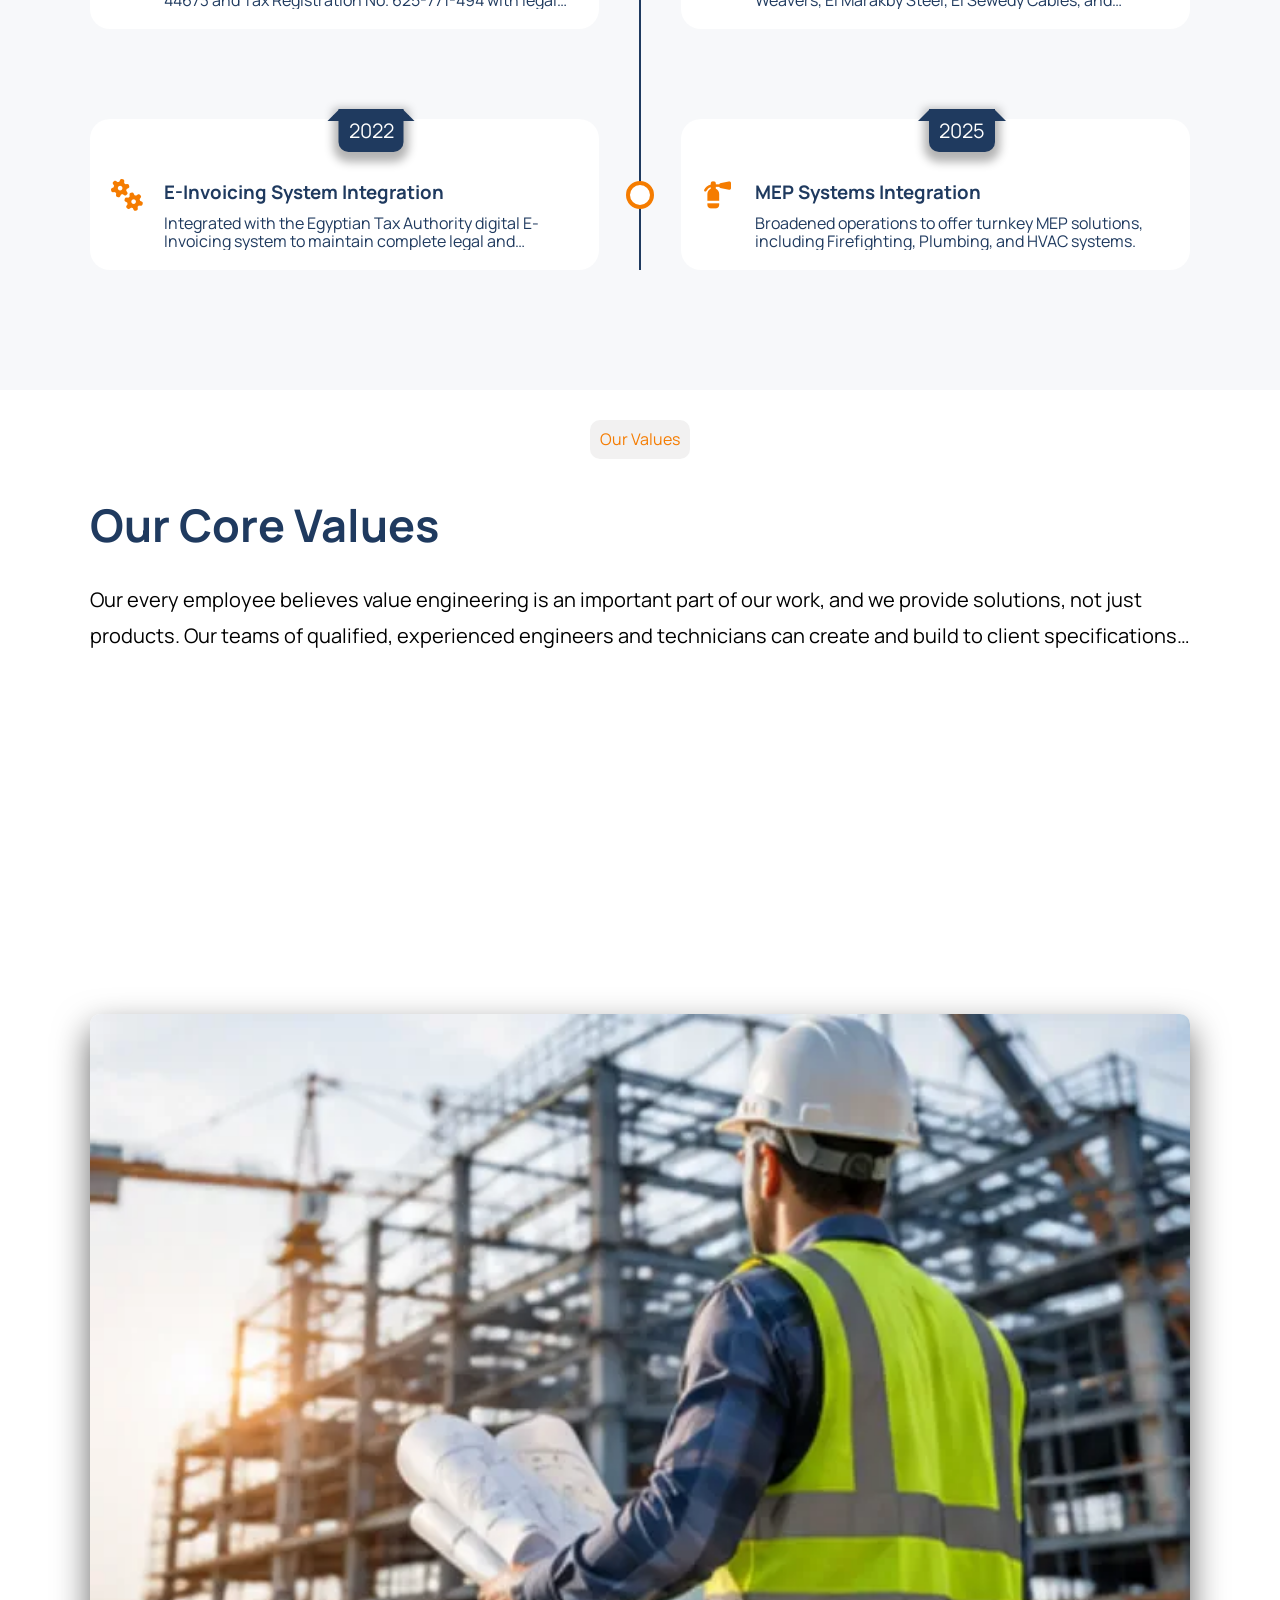
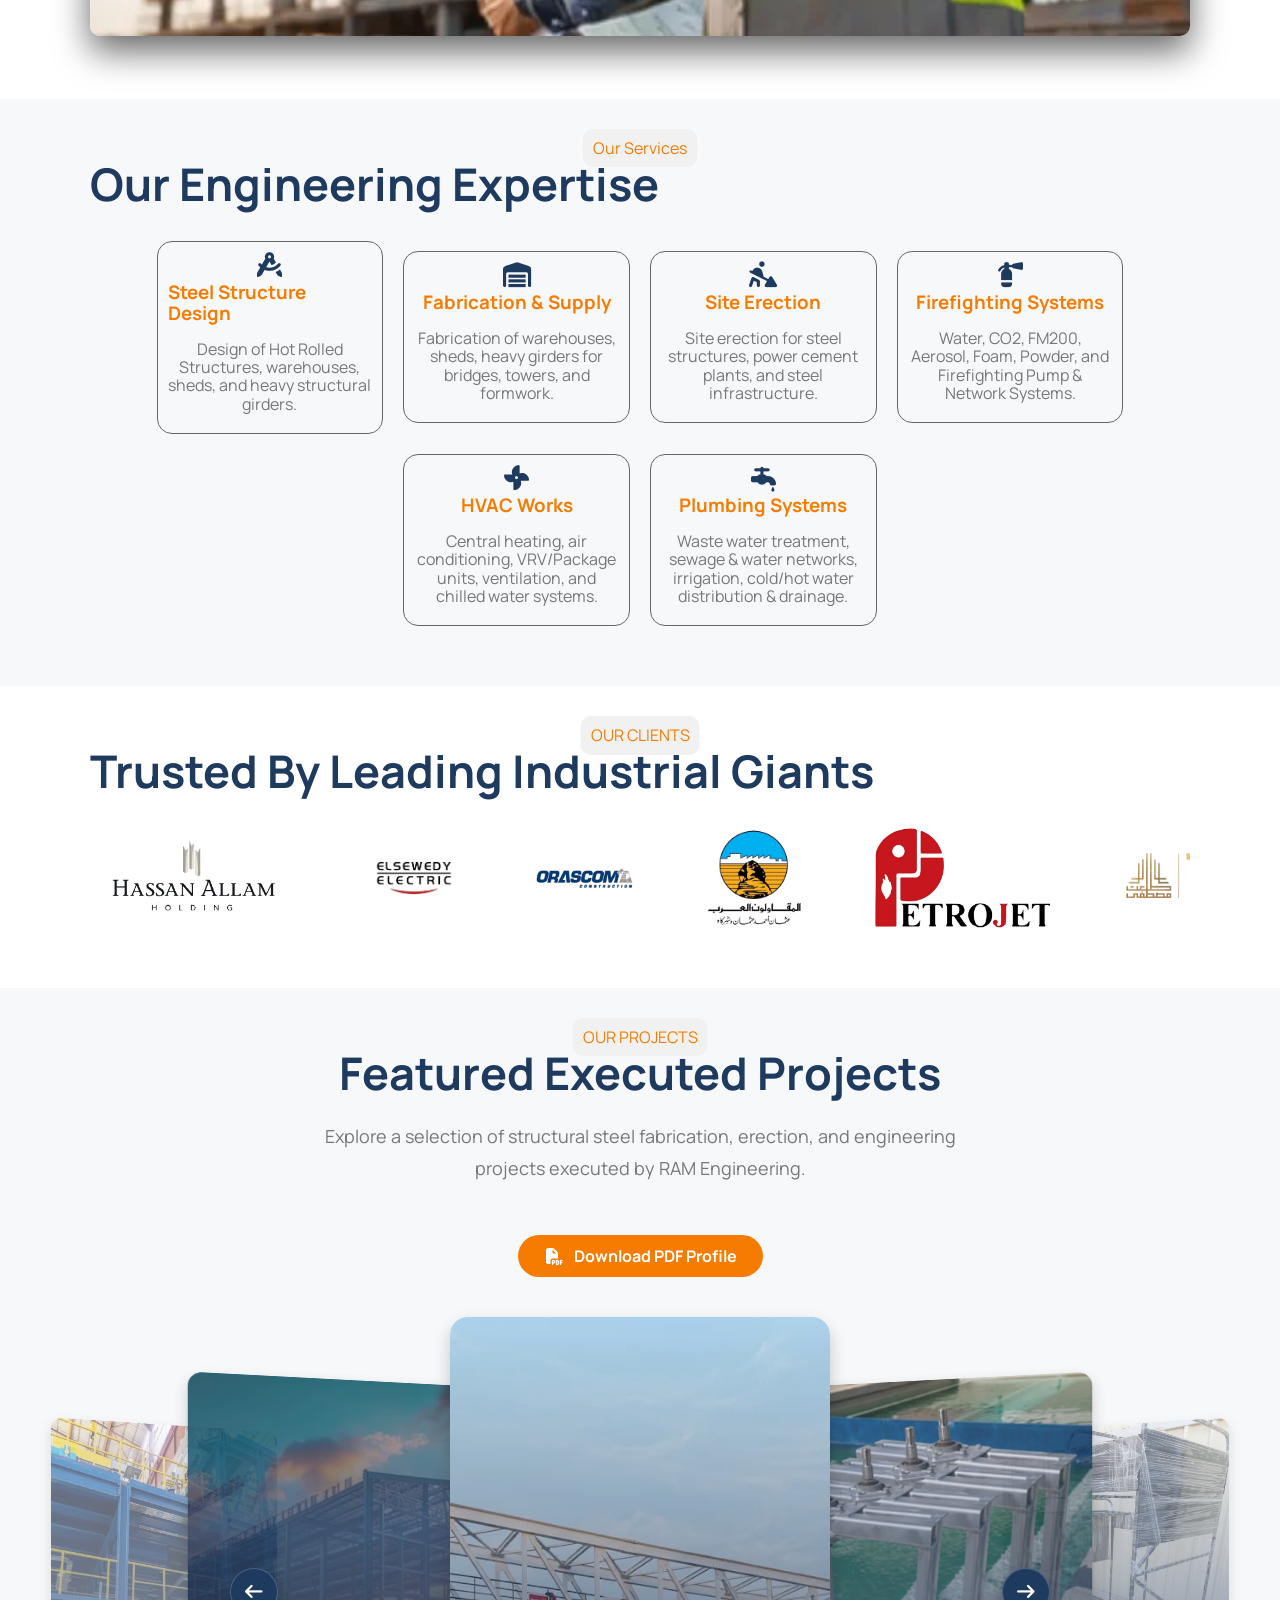
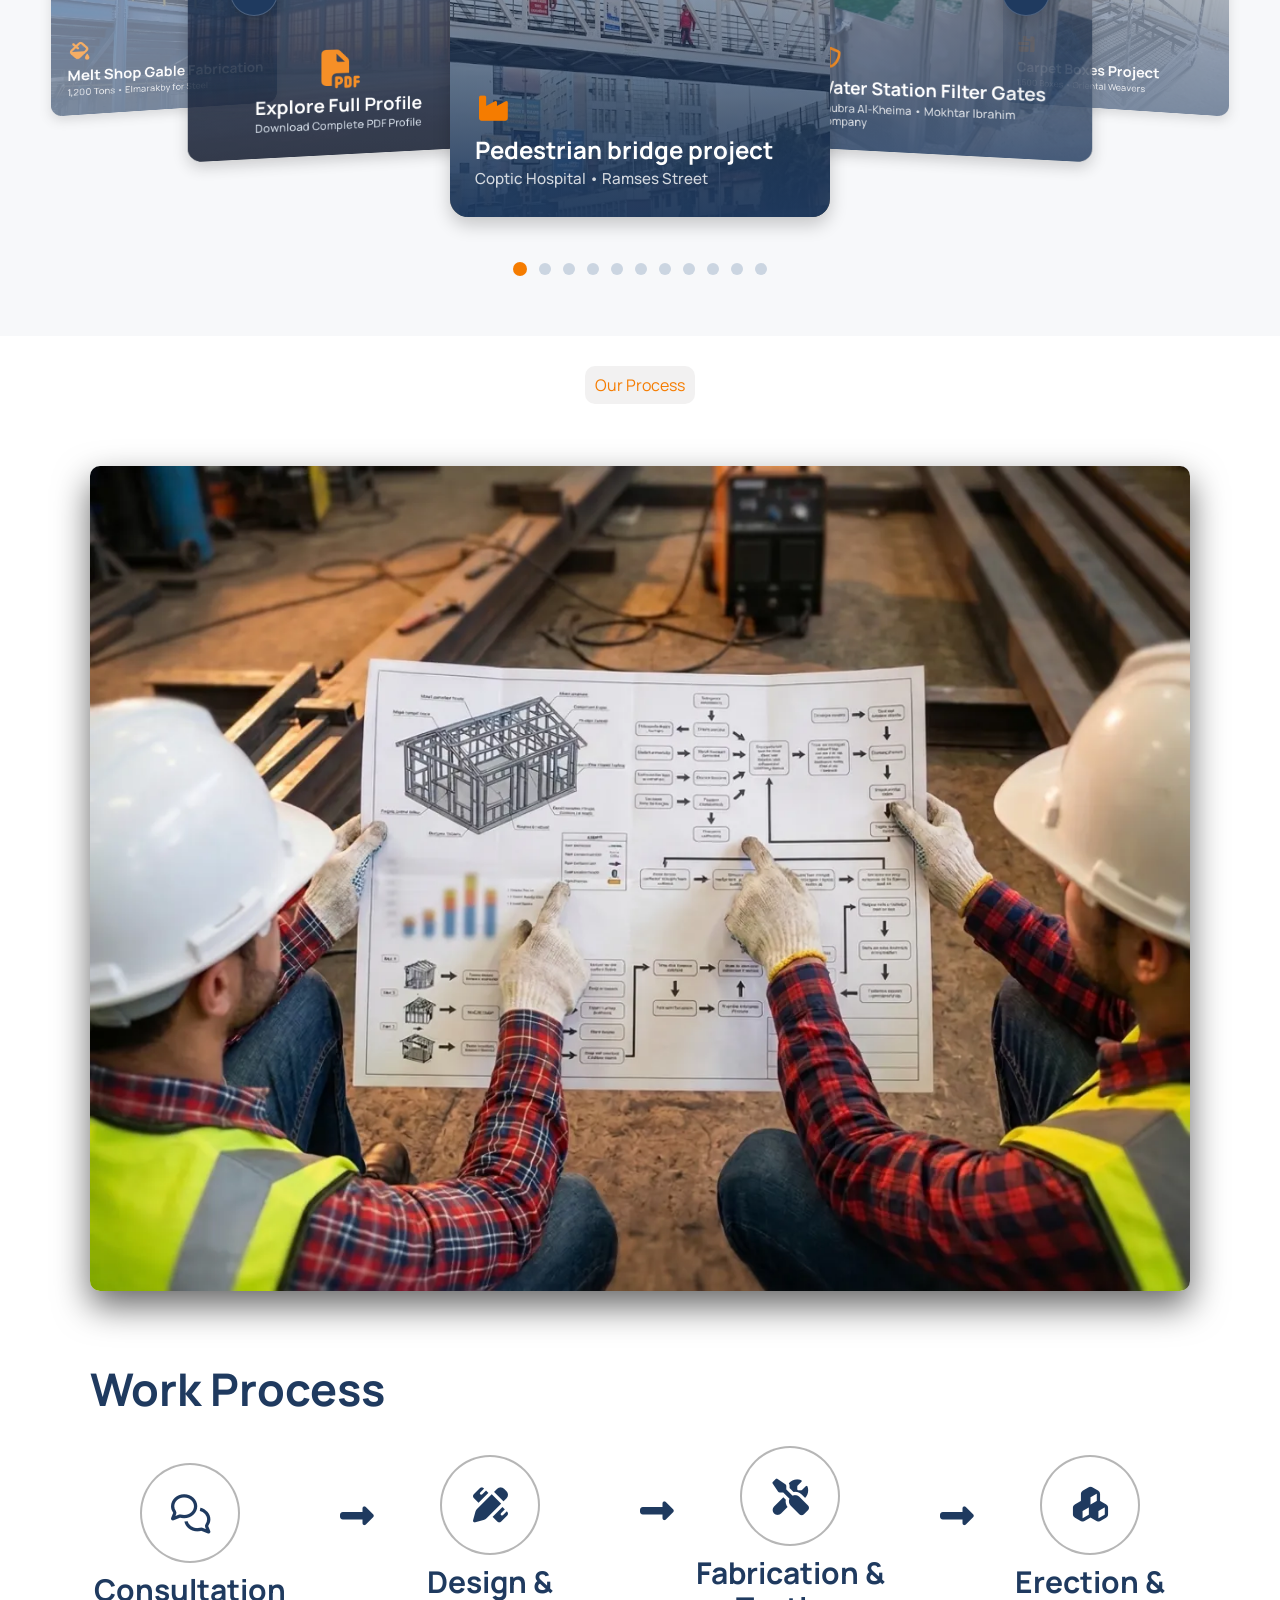
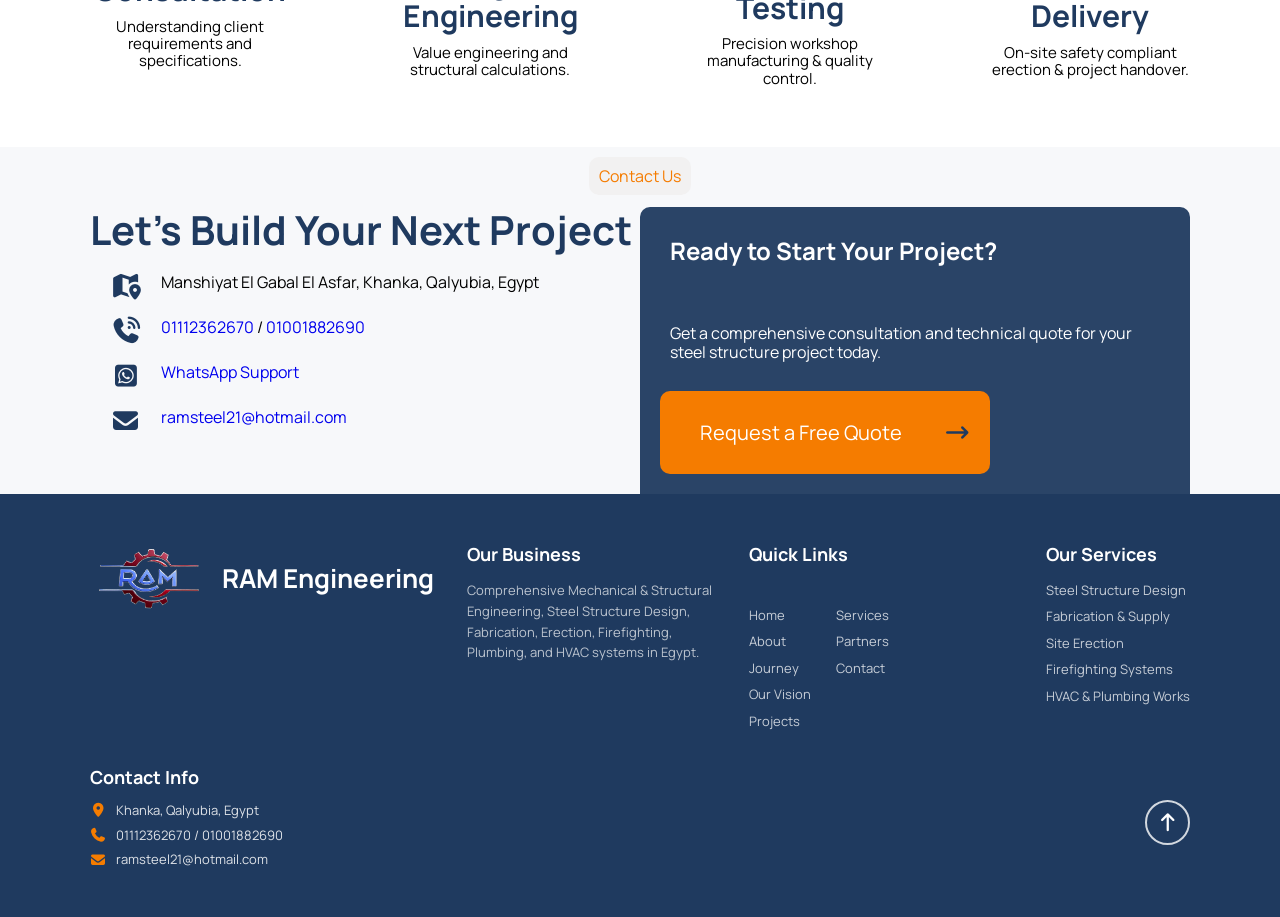
==== commit fd12370e: "Fix link for requesting a free quote" ====
--- a/index.html
+++ b/index.html
@@ -1667,7 +1667,7 @@
               steel structure project today.
             </p>
             <button>
-              <a href="https://wa.me/201001882690⁩">Request a Free Quote</a>
+              <a href="https://wa.me/201001882690" target="_blank">Request a Free Quote</a>
               <i class="fa-solid fa-arrow-right-long"></i>
             </button>
           </div>
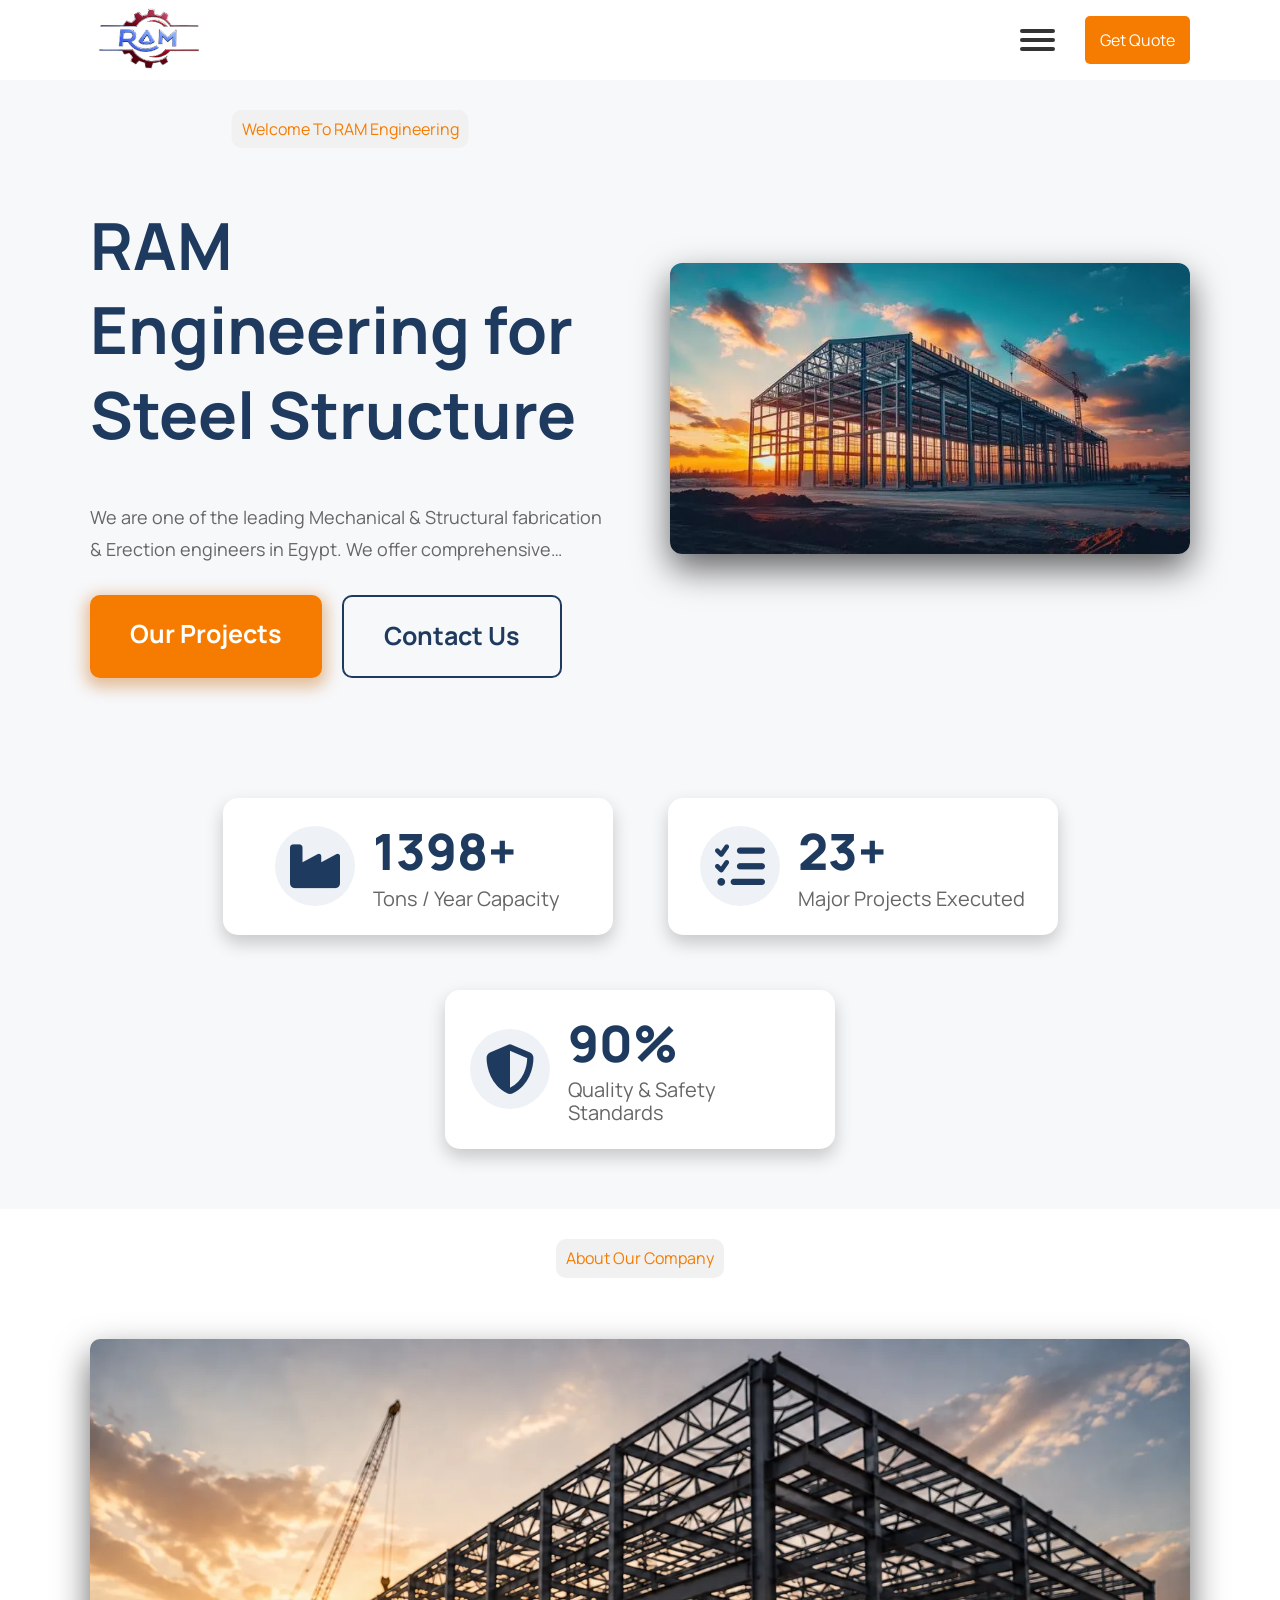
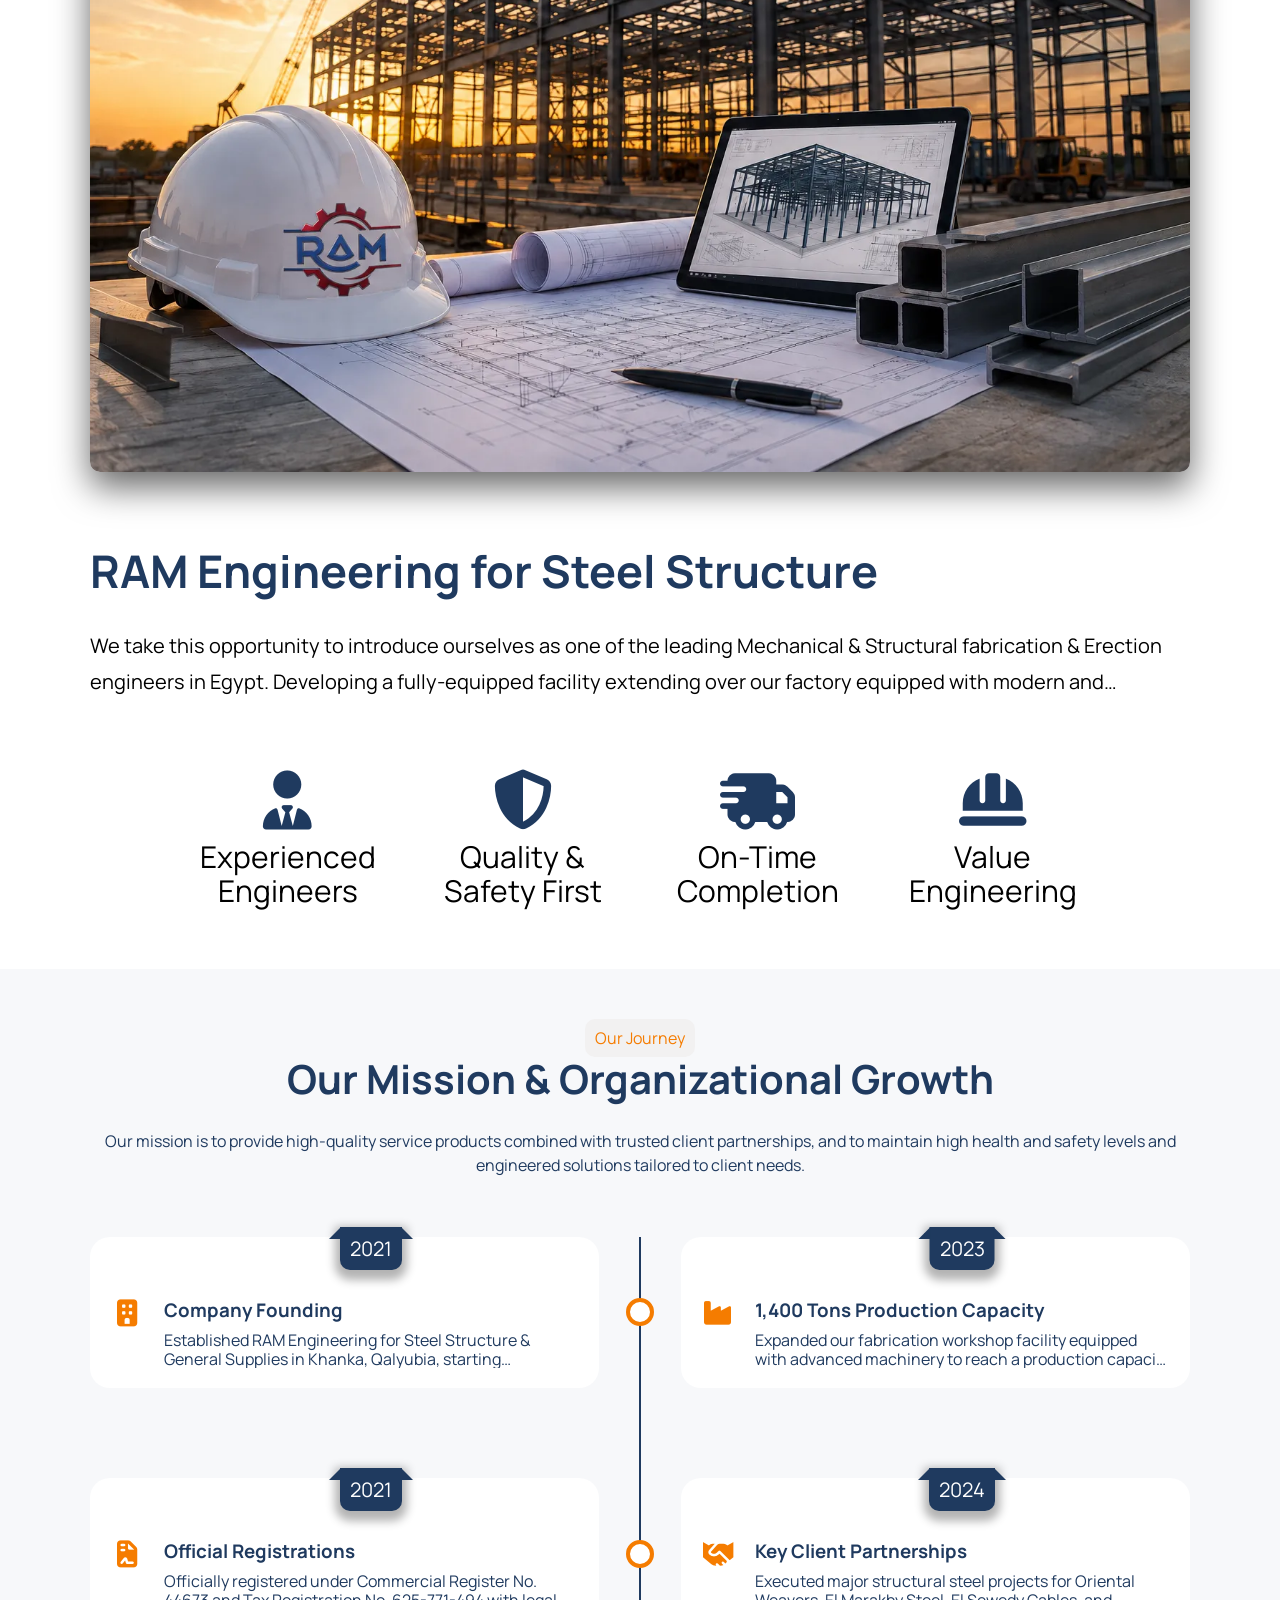
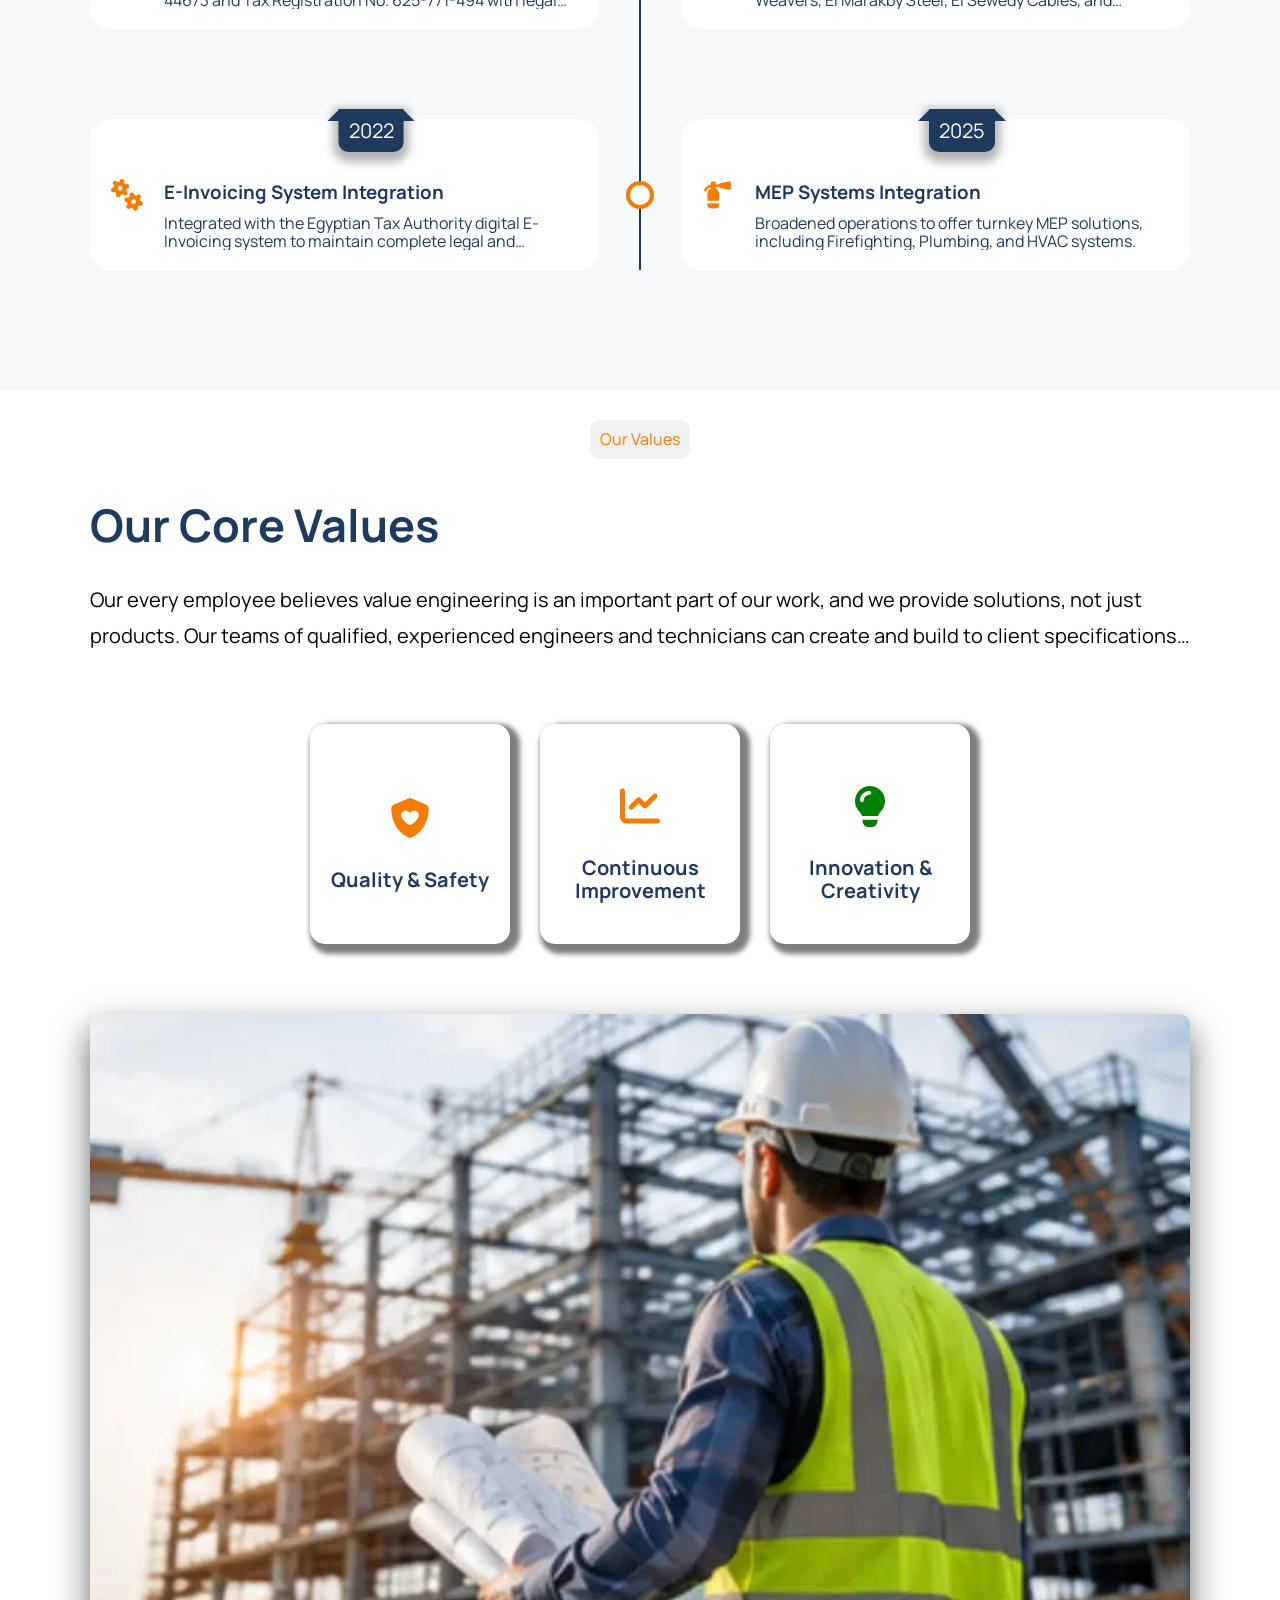
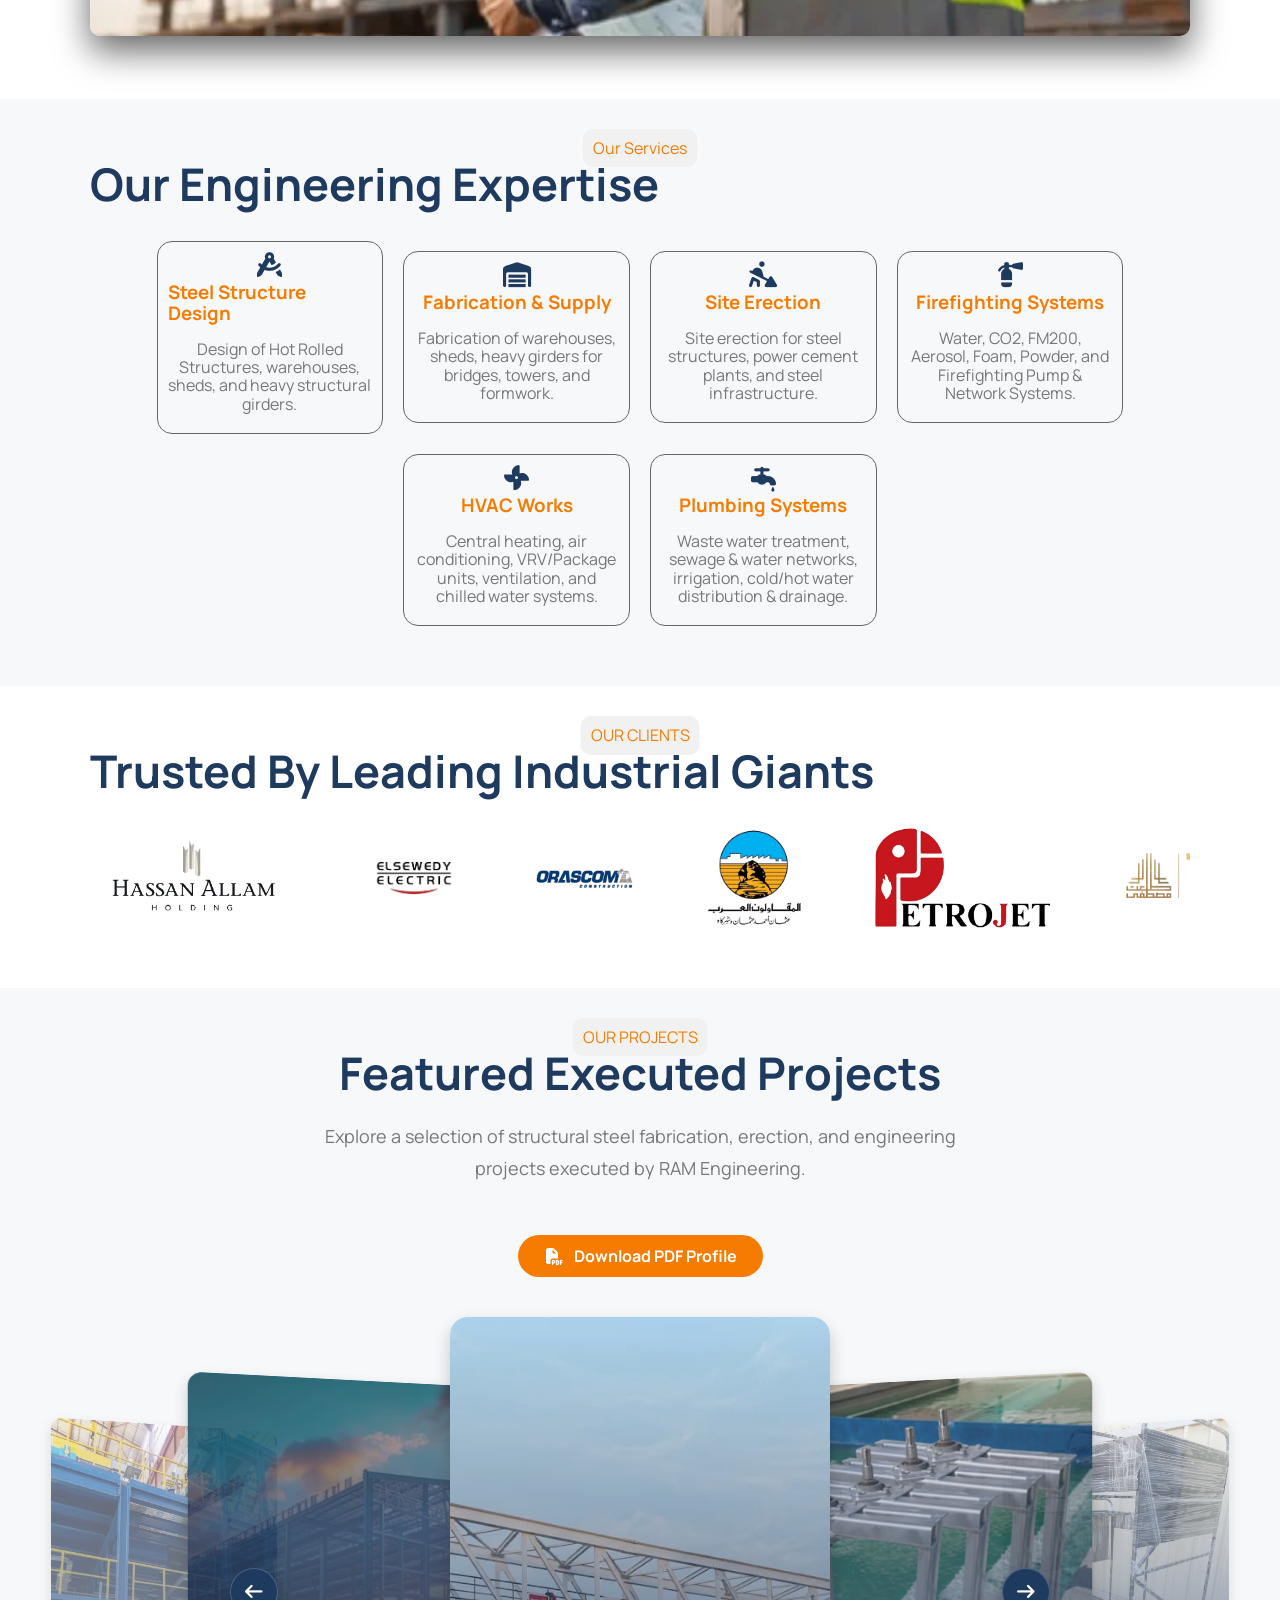
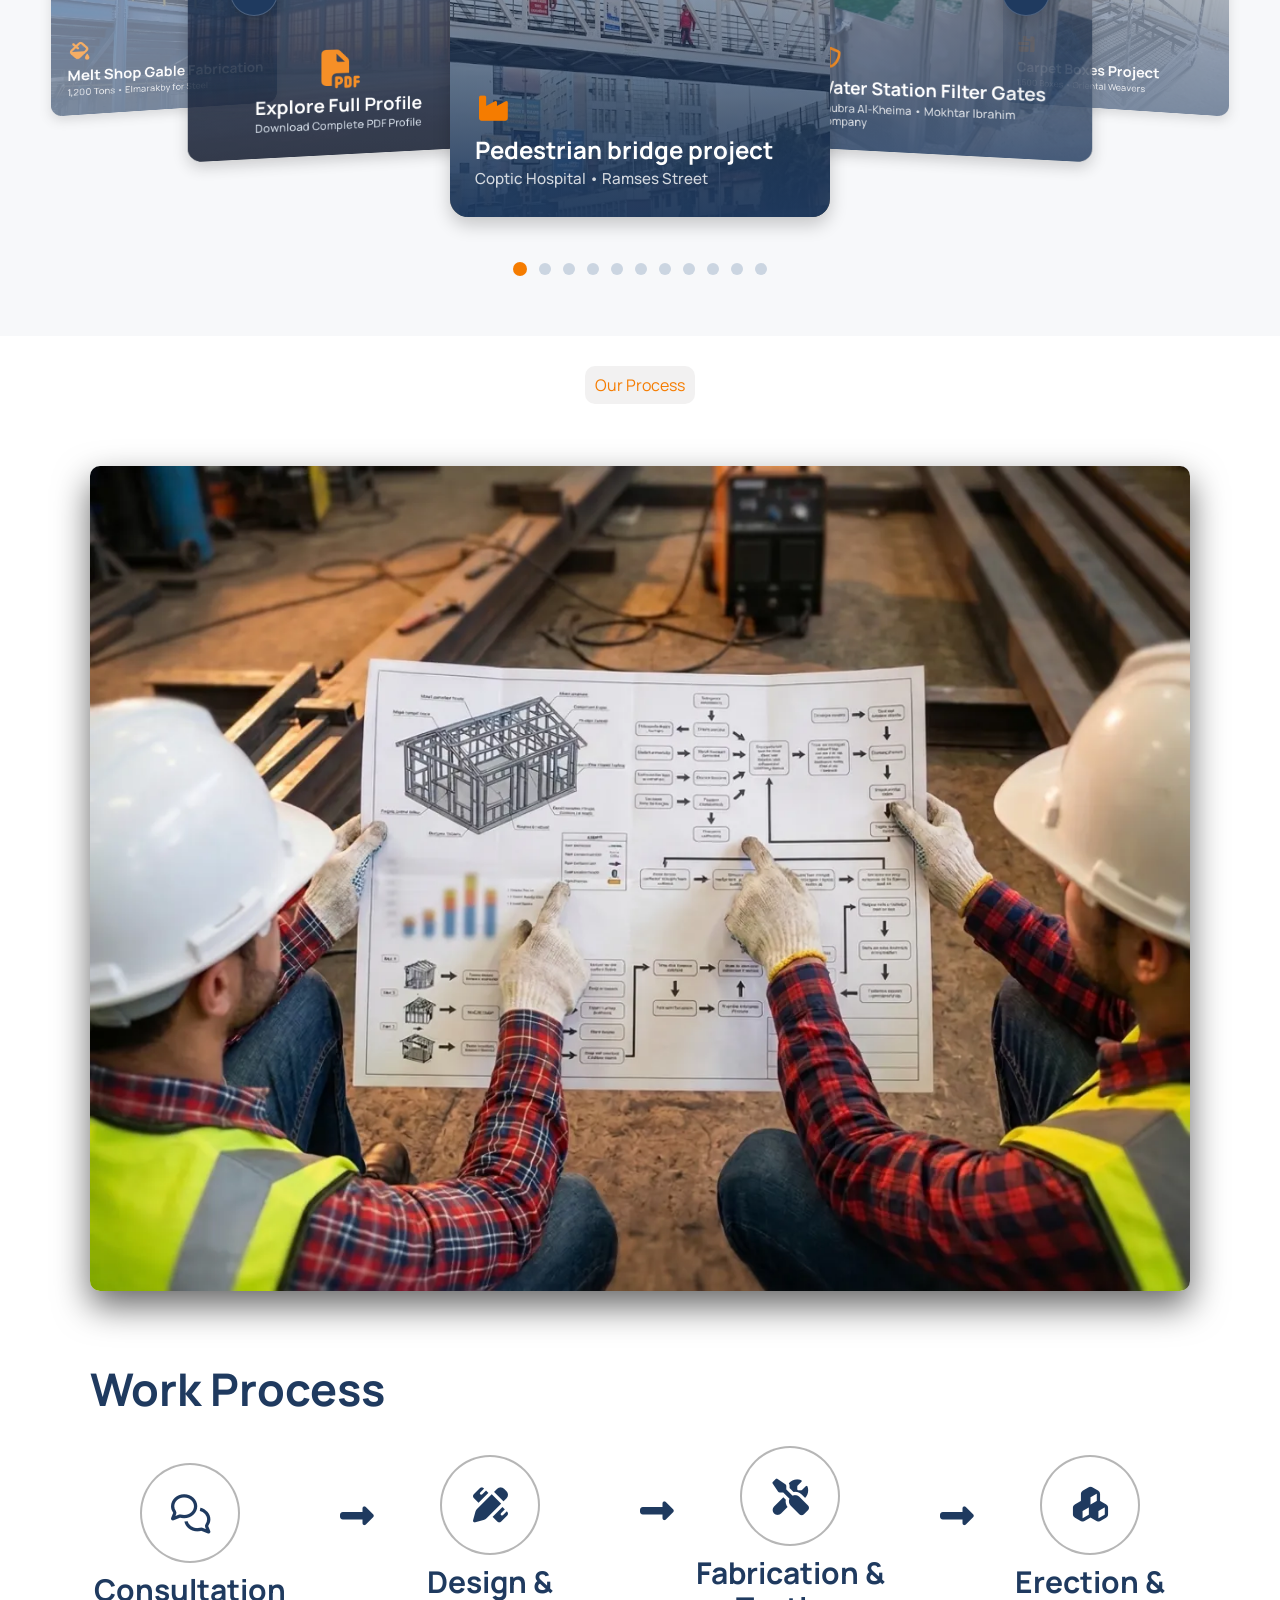
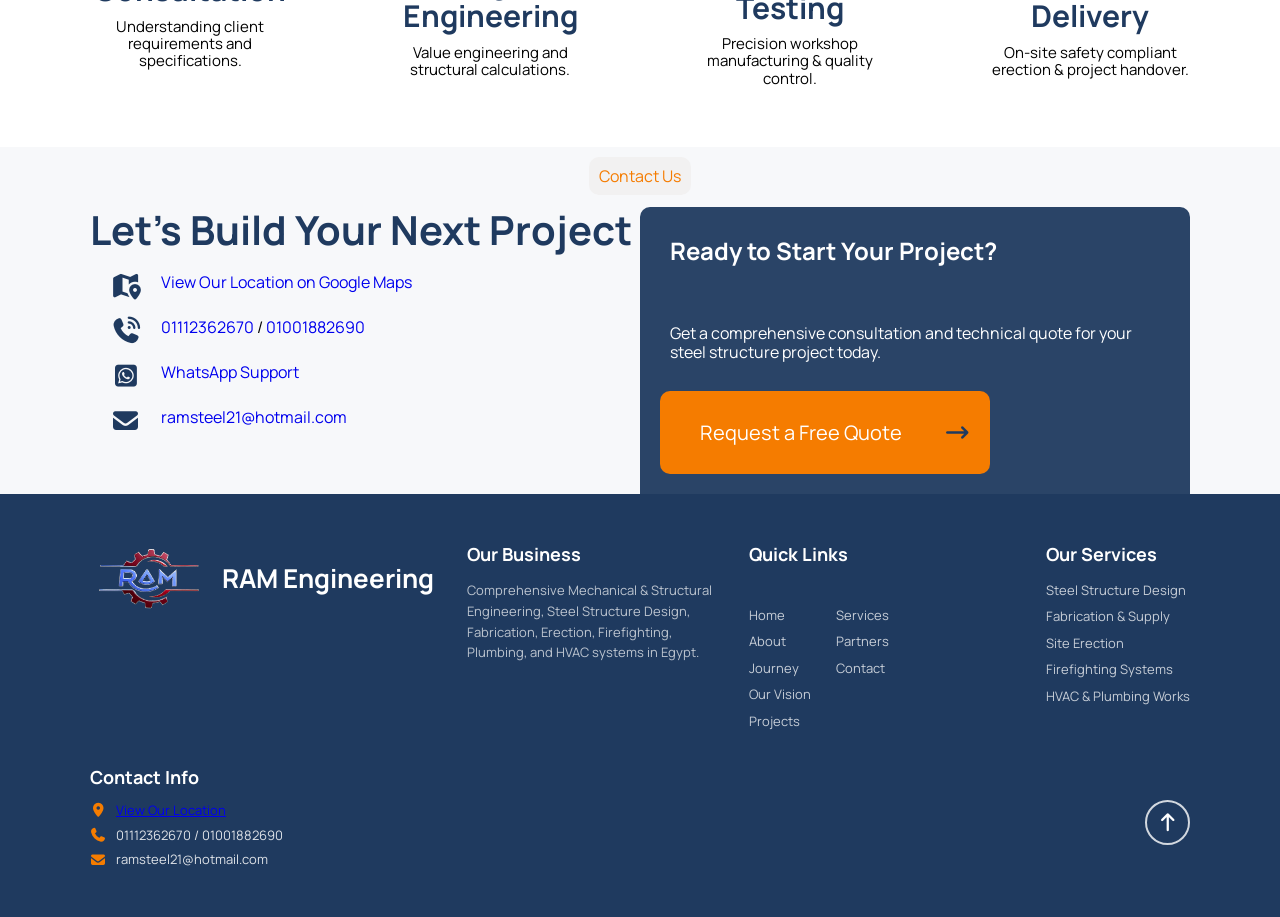
==== commit b861ea23: "Refactor index.html for SEO and accessibility improvements Updated meta tags and icons for SEO and s" ====
--- a/index.html
+++ b/index.html
@@ -1,167 +1,216 @@
 <!doctype html>
 <html lang="en">
-<head>
-  <meta charset="utf-8" />
-  <meta name="viewport" content="width=device-width, initial-scale=1.0" />
-  
-  <!-- أداة إثبات ملكية الموقع لجوجل -->
-  <meta name="google-site-verification" content="5xuitkgCmLDpbpiPAZr997VdTXjeMo4oxc7MZbYa0To" />
-  <!-- أيقونة الموقع في التاب (Favicon) -->
-  <link rel="icon" type="image/webp" href="assets/img/logo.png" />
-  <link rel="apple-touch-icon" href="assets/img/logo.png" />
+  <head>
+    <meta charset="utf-8" />
+    <meta name="viewport" content="width=device-width, initial-scale=1.0" />
 
-  <!-- أيقونة الموقع المتوافقة مع معايير جوجل للبحث -->
-  <link rel="icon" type="image/png" sizes="48x48" href="https://ram-steel.github.io/assets/img/logo.png" />
-  <link rel="icon" type="image/png" sizes="96x96" href="https://ram-steel.github.io/assets/img/logo.png" />
-  <link rel="icon" type="image/png" sizes="192x192" href="https://ram-steel.github.io/assets/img/logo.png" />
-  <link rel="apple-touch-icon" sizes="180x180" href="https://ram-steel.github.io/assets/img/logo.png" />
+    <!-- أداة إثبات ملكية الموقع لجوجل -->
+    <meta
+      name="google-site-verification"
+      content="5xuitkgCmLDpbpiPAZr997VdTXjeMo4oxc7MZbYa0To"
+    />
+    <!-- أيقونة الموقع في التاب (Favicon) -->
+    <link rel="icon" type="image/webp" href="assets/img/logo.png" />
+    <link rel="apple-touch-icon" href="assets/img/logo.png" />
 
-  <!-- إرشاد جوجل لاختيار الصورة المصغرة للنتيجة -->
-  <meta name="thumbnail" content="https://ram-steel.github.io/assets/img/hero-1.webp" />
-  <link rel="image_src" href="https://ram-steel.github.io/assets/img/hero-1.webp" />
-  
-  <!-- إرشادات عناكب البحث والأرشفة (Indexing & Crawling) -->
-  <meta name="robots" content="index, follow, max-snippet:-1, max-image-preview:large, max-video-preview:-1" />
-  <link rel="canonical" href="https://ram-steel.github.io/" />
+    <!-- أيقونة الموقع المتوافقة مع معايير جوجل للبحث -->
+    <link
+      rel="icon"
+      type="image/png"
+      sizes="48x48"
+      href="https://ram-steel.github.io/assets/img/logo.png"
+    />
+    <link
+      rel="icon"
+      type="image/png"
+      sizes="96x96"
+      href="https://ram-steel.github.io/assets/img/logo.png"
+    />
+    <link
+      rel="icon"
+      type="image/png"
+      sizes="192x192"
+      href="https://ram-steel.github.io/assets/img/logo.png"
+    />
+    <link
+      rel="apple-touch-icon"
+      sizes="180x180"
+      href="https://ram-steel.github.io/assets/img/logo.png"
+    />
 
-  <!-- Title ثنائي اللغة مستهدف لأهم الكلمات البحثية في مصر والشرق الأوسط -->
-  <title>RAM Engineering | تصنيع هياكل معدنية وجمالونات وهناجر في مصر</title>
+    <!-- إرشاد جوجل لاختيار الصورة المصغرة للنتيجة -->
+    <meta
+      name="thumbnail"
+      content="https://ram-steel.github.io/assets/img/hero-1.webp"
+    />
+    <link
+      rel="image_src"
+      href="https://ram-steel.github.io/assets/img/hero-1.webp"
+    />
 
-  <!-- Meta Description شامل يحتوي على الكلمات المفتاحية الرئيسية والخدمات -->
-  <meta
-    name="description"
-    content="شركة RAM Engineering لتصميم وتصنيع وتركيب الهياكل المعدنية، الجمالونات الحديدية، الهناجر، وأعمال شبكات الإطفاء والتكييف والسباكة الصناعية في مصر بأعلى معايير الجودة."
-  />
+    <!-- إرشادات عناكب البحث والأرشفة (Indexing & Crawling) -->
+    <meta
+      name="robots"
+      content="index, follow, max-snippet:-1, max-image-preview:large, max-video-preview:-1"
+    />
+    <link rel="canonical" href="https://ram-steel.github.io/" />
 
-  <!-- كلمات مفتاحية واسعة النطاق تغطي كافة أشكال البحث في المجال -->
-  <meta
-    name="keywords"
-    content="هياكل معدنية, جمالونات حديد, تصنيع جمالونات, هناجر مصانع, تركيب صلب, مقاولات معدنية, تصميم استيل, شبكات إطفاء حريق, تكييف مركزي, شبكات أنابيب صلب, RAM Engineering, Steel Structure Egypt, Metal Fabrication, Structural Engineering, Industrial Fabrication, Steel Construction Egypt"
-  />
+    <!-- Title ثنائي اللغة مستهدف لأهم الكلمات البحثية في مصر والشرق الأوسط -->
+    <title>RAM Engineering | تصنيع هياكل معدنية وجمالونات وهناجر في مصر</title>
 
-  <meta name="author" content="RAM Engineering" />
-  <meta name="language" content="Arabic, English" />
+    <!-- Meta Description شامل يحتوي على الكلمات المفتاحية الرئيسية والخدمات -->
+    <meta
+      name="description"
+      content="شركة RAM Engineering لتصميم وتصنيع وتركيب الهياكل المعدنية، الجمالونات الحديدية، الهناجر، وأعمال شبكات الإطفاء والتكييف والسباكة الصناعية في مصر بأعلى معايير الجودة."
+    />
 
-  <!-- وسوم SEO الجغرافي والظهور المحلي (Local SEO - Egypt) -->
-  <meta name="geo.region" content="EG-KB" />
-  <meta name="geo.placename" content="Khanka, Qalyubia, Egypt" />
-  <meta name="geo.position" content="30.2227;31.3686" />
-  <meta name="ICBM" content="30.2227, 31.3686" />
+    <!-- كلمات مفتاحية واسعة النطاق تغطي كافة أشكال البحث في المجال -->
+    <meta
+      name="keywords"
+      content="هياكل معدنية, جمالونات حديد, تصنيع جمالونات, هناجر مصانع, تركيب صلب, مقاولات معدنية, تصميم استيل, شبكات إطفاء حريق, تكييف مركزي, شبكات أنابيب صلب, RAM Engineering, Steel Structure Egypt, Metal Fabrication, Structural Engineering, Industrial Fabrication, Steel Construction Egypt"
+    />
 
-  <!-- إعدادات الشير والسوشيال ميديا (Open Graph for Facebook & LinkedIn) -->
-  <meta property="og:type" content="website" />
-  <meta property="og:url" content="https://ram-steel.github.io/" />
-  <meta property="og:site_name" content="RAM Engineering for Steel Structure" />
-  <meta property="og:title" content="RAM Engineering | تصنيع هياكل معدنية وجمالونات في مصر" />
-  <meta
-    property="og:description"
-    content="متخصصون في التصميم والتصنيع والتوريد والتركيب للهياكل المعدنية، الجمالونات، وأنظمة MEP للمصانع والشركات."
-  />
-  <meta property="og:image" content="https://ram-steel.github.io/assets/img/hero-1.webp" />
-  <meta property="og:image:alt" content="RAM Engineering Steel Structure Works" />
-  <meta property="og:locale" content="ar_EG" />
-  <meta property="og:locale:alternate" content="en_US" />
+    <meta name="author" content="RAM Engineering" />
+    <meta name="language" content="Arabic, English" />
 
-  <!-- إعدادات كروت تويتر (Twitter Cards) -->
-  <meta name="twitter:card" content="summary_large_image" />
-  <meta name="twitter:title" content="RAM Engineering | Steel Structure & Metal Fabrication" />
-  <meta
-    name="twitter:description"
-    content="Leading Mechanical & Structural fabrication & Erection engineers in Egypt."
-  />
-  <meta name="twitter:image" content="https://ram-steel.github.io/assets/img/hero-1.webp" />
+    <!-- وسوم SEO الجغرافي والظهور المحلي (Local SEO - Egypt) -->
+    <meta name="geo.region" content="EG-GZ" />
+    <meta name="geo.placename" content="Egypt" />
+    <meta name="geo.position" content="30.3645011;30.5474294" />
+    <meta name="ICBM" content="30.3645011, 30.5474294" />
 
-  <!-- Schema.org المتقدمة (JSON-LD) لتعريف محرك البحث بنشاطك التجاري وخدماتك بالكامل -->
-  <script type="application/ld+json">
-  {
-    "@context": "https://schema.org",
-    "@type": ["LocalBusiness", "GeneralContractor"],
-    "name": "RAM Engineering - للهياكل المعدنية والتصنيع الهندسي",
-    "alternateName": "RAM Engineering for Steel Structure",
-    "image": "https://ram-steel.github.io/assets/img/logo.webp",
-    "logo": "https://ram-steel.github.io/assets/img/logo.webp",
-    "url": "https://ram-steel.github.io/",
-    "telephone": ["+201112362670", "+201001882690"],
-    "email": "ramsteel21@hotmail.com",
-    "priceRange": "$$$",
-    "address": {
-      "@type": "PostalAddress",
-      "streetAddress": "Manshiyat El Gabal El Asfar",
-      "addressLocality": "Khanka",
-      "addressRegion": "Qalyubia",
-      "addressCountry": "EG"
-    },
-    "geo": {
-      "@type": "GeoCoordinates",
-      "latitude": 30.2227,
-      "longitude": 31.3686
-    },
-    "areaServed": [
+    <!-- إعدادات الشير والسوشيال ميديا (Open Graph for Facebook & LinkedIn) -->
+    <meta property="og:type" content="website" />
+    <meta property="og:url" content="https://ram-steel.github.io/" />
+    <meta
+      property="og:site_name"
+      content="RAM Engineering for Steel Structure"
+    />
+    <meta
+      property="og:title"
+      content="RAM Engineering | تصنيع هياكل معدنية وجمالونات في مصر"
+    />
+    <meta
+      property="og:description"
+      content="متخصصون في التصميم والتصنيع والتوريد والتركيب للهياكل المعدنية، الجمالونات، وأنظمة MEP للمصانع والشركات."
+    />
+    <meta
+      property="og:image"
+      content="https://ram-steel.github.io/assets/img/hero-1.webp"
+    />
+    <meta
+      property="og:image:alt"
+      content="RAM Engineering Steel Structure Works"
+    />
+    <meta property="og:locale" content="ar_EG" />
+    <meta property="og:locale:alternate" content="en_US" />
+
+    <!-- إعدادات كروت تويتر (Twitter Cards) -->
+    <meta name="twitter:card" content="summary_large_image" />
+    <meta
+      name="twitter:title"
+      content="RAM Engineering | Steel Structure & Metal Fabrication"
+    />
+    <meta
+      name="twitter:description"
+      content="Leading Mechanical & Structural fabrication & Erection engineers in Egypt."
+    />
+    <meta
+      name="twitter:image"
+      content="https://ram-steel.github.io/assets/img/hero-1.webp"
+    />
+
+    <!-- Schema.org المتقدمة (JSON-LD) لتعريف محرك البحث بنشاطك التجاري وخدماتك بالكامل -->
+    <script type="application/ld+json">
       {
-        "@type": "Country",
-        "name": "Egypt"
+        "@context": "https://schema.org",
+        "@type": ["LocalBusiness", "GeneralContractor"],
+        "name": "RAM Engineering - للهياكل المعدنية والتصنيع الهندسي",
+        "alternateName": "RAM Engineering for Steel Structure",
+        "image": "https://ram-steel.github.io/assets/img/logo.webp",
+        "logo": "https://ram-steel.github.io/assets/img/logo.webp",
+        "url": "https://ram-steel.github.io/",
+        "telephone": ["+201112362670", "+201001882690"],
+        "email": "ramsteel21@hotmail.com",
+        "priceRange": "$$$",
+        "address": {
+          "@type": "PostalAddress",
+          "streetAddress": "Manshiyat El Gabal El Asfar",
+          "addressLocality": "Khanka",
+          "addressRegion": "Qalyubia",
+          "addressCountry": "EG"
+        },
+        "geo": {
+          "@type": "GeoCoordinates",
+          "latitude": 30.3645011,
+          "longitude": 30.5474294
+        },
+        "areaServed": [
+          {
+            "@type": "Country",
+            "name": "Egypt"
+          }
+        ],
+        "description": "شركة متخصصة في تصميم وتصنيع وتوريد وتركيب الهياكل المعدنية والجمالونات الحديدية وتغطيات المصانع، بالإضافة إلى أعمال الكهروميكانيك MEP وشبكات الإطفاء والتكييف.",
+        "hasOfferCatalog": {
+          "@type": "OfferCatalog",
+          "name": "Engineering & Fabrication Services",
+          "itemListElement": [
+            {
+              "@type": "Offer",
+              "itemOffered": {
+                "@type": "Service",
+                "name": "تصميم وتصنيع الهياكل المعدنية (Steel Structure Design & Fabrication)"
+              }
+            },
+            {
+              "@type": "Offer",
+              "itemOffered": {
+                "@type": "Service",
+                "name": "تصنيف وتركيب الجمالونات والهناجر (Trusses & Industrial Warehouses)"
+              }
+            },
+            {
+              "@type": "Offer",
+              "itemOffered": {
+                "@type": "Service",
+                "name": "أنظمة ومحطات مكافحة الحريق (Firefighting Systems)"
+              }
+            },
+            {
+              "@type": "Offer",
+              "itemOffered": {
+                "@type": "Service",
+                "name": "أعمال التكييف والتهوية المركزية (HVAC Works)"
+              }
+            },
+            {
+              "@type": "Offer",
+              "itemOffered": {
+                "@type": "Service",
+                "name": "شبكات الأنابيب والسباكة الصناعية (Plumbing & Piping Networks)"
+              }
+            }
+          ]
+        }
       }
-    ],
-    "description": "شركة متخصصة في تصميم وتصنيع وتوريد وتركيب الهياكل المعدنية والجمالونات الحديدية وتغطيات المصانع، بالإضافة إلى أعمال الكهروميكانيك MEP وشبكات الإطفاء والتكييف.",
-    "hasOfferCatalog": {
-      "@type": "OfferCatalog",
-      "name": "Engineering & Fabrication Services",
-      "itemListElement": [
-        {
-          "@type": "Offer",
-          "itemOffered": {
-            "@type": "Service",
-            "name": "تصميم وتصنيع الهياكل المعدنية (Steel Structure Design & Fabrication)"
-          }
-        },
-        {
-          "@type": "Offer",
-          "itemOffered": {
-            "@type": "Service",
-            "name": "تصنيف وتركيب الجمالونات والهناجر (Trusses & Industrial Warehouses)"
-          }
-        },
-        {
-          "@type": "Offer",
-          "itemOffered": {
-            "@type": "Service",
-            "name": "أنظمة ومحطات مكافحة الحريق (Firefighting Systems)"
-          }
-        },
-        {
-          "@type": "Offer",
-          "itemOffered": {
-            "@type": "Service",
-            "name": "أعمال التكييف والتهوية المركزية (HVAC Works)"
-          }
-        },
-        {
-          "@type": "Offer",
-          "itemOffered": {
-            "@type": "Service",
-            "name": "شبكات الأنابيب والسباكة الصناعية (Plumbing & Piping Networks)"
-          }
-        }
-      ]
-    }
-  }
-  </script>
+    </script>
 
-  <!-- CSS & Font Links (لم يتم تغيير أي منها حفاظاً على تنسيق الموقع) -->
-  <link href="css/normalize.css" rel="stylesheet" />
-  <link href="css/framework.css" rel="stylesheet" />
-  <link href="css/all.min.css" rel="stylesheet" />
-  <link href="https://fonts.googleapis.com" rel="preconnect" />
-  <link crossorigin="" href="https://fonts.gstatic.com" rel="preconnect" />
-  <link
-    href="https://fonts.googleapis.com/css2?family=Manrope:wght@200..800&amp;family=Plus+Jakarta+Sans:wght@400;500;600;700;800&amp;display=swap"
-    rel="stylesheet"
-  />
-  <link href="css/portofolio.css" rel="stylesheet" />
-  
-  <!-- Main JavaScript File -->
-  <script src="app.js" defer></script>
-</head>
+    <!-- CSS & Font Links (لم يتم تغيير أي منها حفاظاً على تنسيق الموقع) -->
+    <link href="css/normalize.css" rel="stylesheet" />
+    <link href="css/framework.css" rel="stylesheet" />
+    <link href="css/all.min.css" rel="stylesheet" />
+    <link href="https://fonts.googleapis.com" rel="preconnect" />
+    <link crossorigin="" href="https://fonts.gstatic.com" rel="preconnect" />
+    <link
+      href="https://fonts.googleapis.com/css2?family=Manrope:wght@200..800&amp;family=Plus+Jakarta+Sans:wght@400;500;600;700;800&amp;display=swap"
+      rel="stylesheet"
+    />
+    <link href="css/portofolio.css" rel="stylesheet" />
+
+    <!-- Main JavaScript File -->
+    <script src="app.js" defer></script>
+  </head>
   <body>
     <!-- ================= HEADER ================= -->
     <header>
@@ -936,10 +985,10 @@
                       Structural Steel Columns &amp; Beams Fabrication
                     </h3>
                     <p class="back-desc">
-                      Workshop fabrication of heavy structural steel columns
-                      and built-up beams, primer-coated and precision-drilled
-                      for bolted connections, packed and ready for site
-                      delivery and erection.
+                      Workshop fabrication of heavy structural steel columns and
+                      built-up beams, primer-coated and precision-drilled for
+                      bolted connections, packed and ready for site delivery and
+                      erection.
                     </p>
                     <div class="specs-list">
                       <div class="spec-item">
@@ -987,14 +1036,15 @@
                         </div>
                       </div>
                     </div>
-                    
-                  <a aria-label="View details for project 4: Structural Steel Columns & Beams Fabrication"
-                     class="btn-view"
-                     href="project-details-page/project-details-04.html"
-                     onclick="event.stopPropagation()"
-                     >View Project Details
-                     <i class="fa-solid fa-arrow-right"></i>
-                  </a>
+
+                    <a
+                      aria-label="View details for project 4: Structural Steel Columns & Beams Fabrication"
+                      class="btn-view"
+                      href="project-details-page/project-details-04.html"
+                      onclick="event.stopPropagation()"
+                      >View Project Details
+                      <i class="fa-solid fa-arrow-right"></i>
+                    </a>
                   </div>
                 </div>
               </label>
@@ -1637,7 +1687,15 @@
             <div class="infos-contact">
               <div class="info">
                 <i class="fa-solid fa-map-location-dot"></i>
-                <p>Manshiyat El Gabal El Asfar, Khanka, Qalyubia, Egypt</p>
+                <p>
+                  <a
+                    href="https://maps.google.com/maps?q=30.3645011%2C30.5474294&z=17&hl=ar"
+                    target="_blank"
+                    rel="noopener noreferrer"
+                  >
+                    View Our Location on Google Maps
+                  </a>
+                </p>
               </div>
               <div class="info">
                 <i class="fa-solid fa-phone-volume"></i>
@@ -1648,7 +1706,11 @@
               </div>
               <div class="info">
                 <i class="fa-brands fa-square-whatsapp"></i>
-                <p><a href="https://wa.me/201001882690" target="_blank">WhatsApp Support</a></p>
+                <p>
+                  <a href="https://wa.me/201001882690" target="_blank"
+                    >WhatsApp Support</a
+                  >
+                </p>
               </div>
               <div class="info">
                 <i class="fa-solid fa-envelope"></i>
@@ -1667,7 +1729,9 @@
               steel structure project today.
             </p>
             <button>
-              <a href="https://wa.me/201001882690" target="_blank">Request a Free Quote</a>
+              <a href="https://wa.me/201001882690" target="_blank"
+                >Request a Free Quote</a
+              >
               <i class="fa-solid fa-arrow-right-long"></i>
             </button>
           </div>
@@ -1717,7 +1781,14 @@
         <div class="footer-contact">
           <h3>Contact Info</h3>
           <p>
-            <i class="fa-solid fa-location-dot"></i> Khanka, Qalyubia, Egypt
+            <i class="fa-solid fa-location-dot"></i>
+            <a
+              href="https://maps.google.com/maps?q=30.3645011%2C30.5474294&z=17&hl=ar"
+              target="_blank"
+              rel="noopener noreferrer"
+            >
+              View Our Location
+            </a>
           </p>
           <p><i class="fa-solid fa-phone"></i> 01112362670 / 01001882690</p>
           <p><i class="fa-solid fa-envelope"></i> ramsteel21@hotmail.com</p>
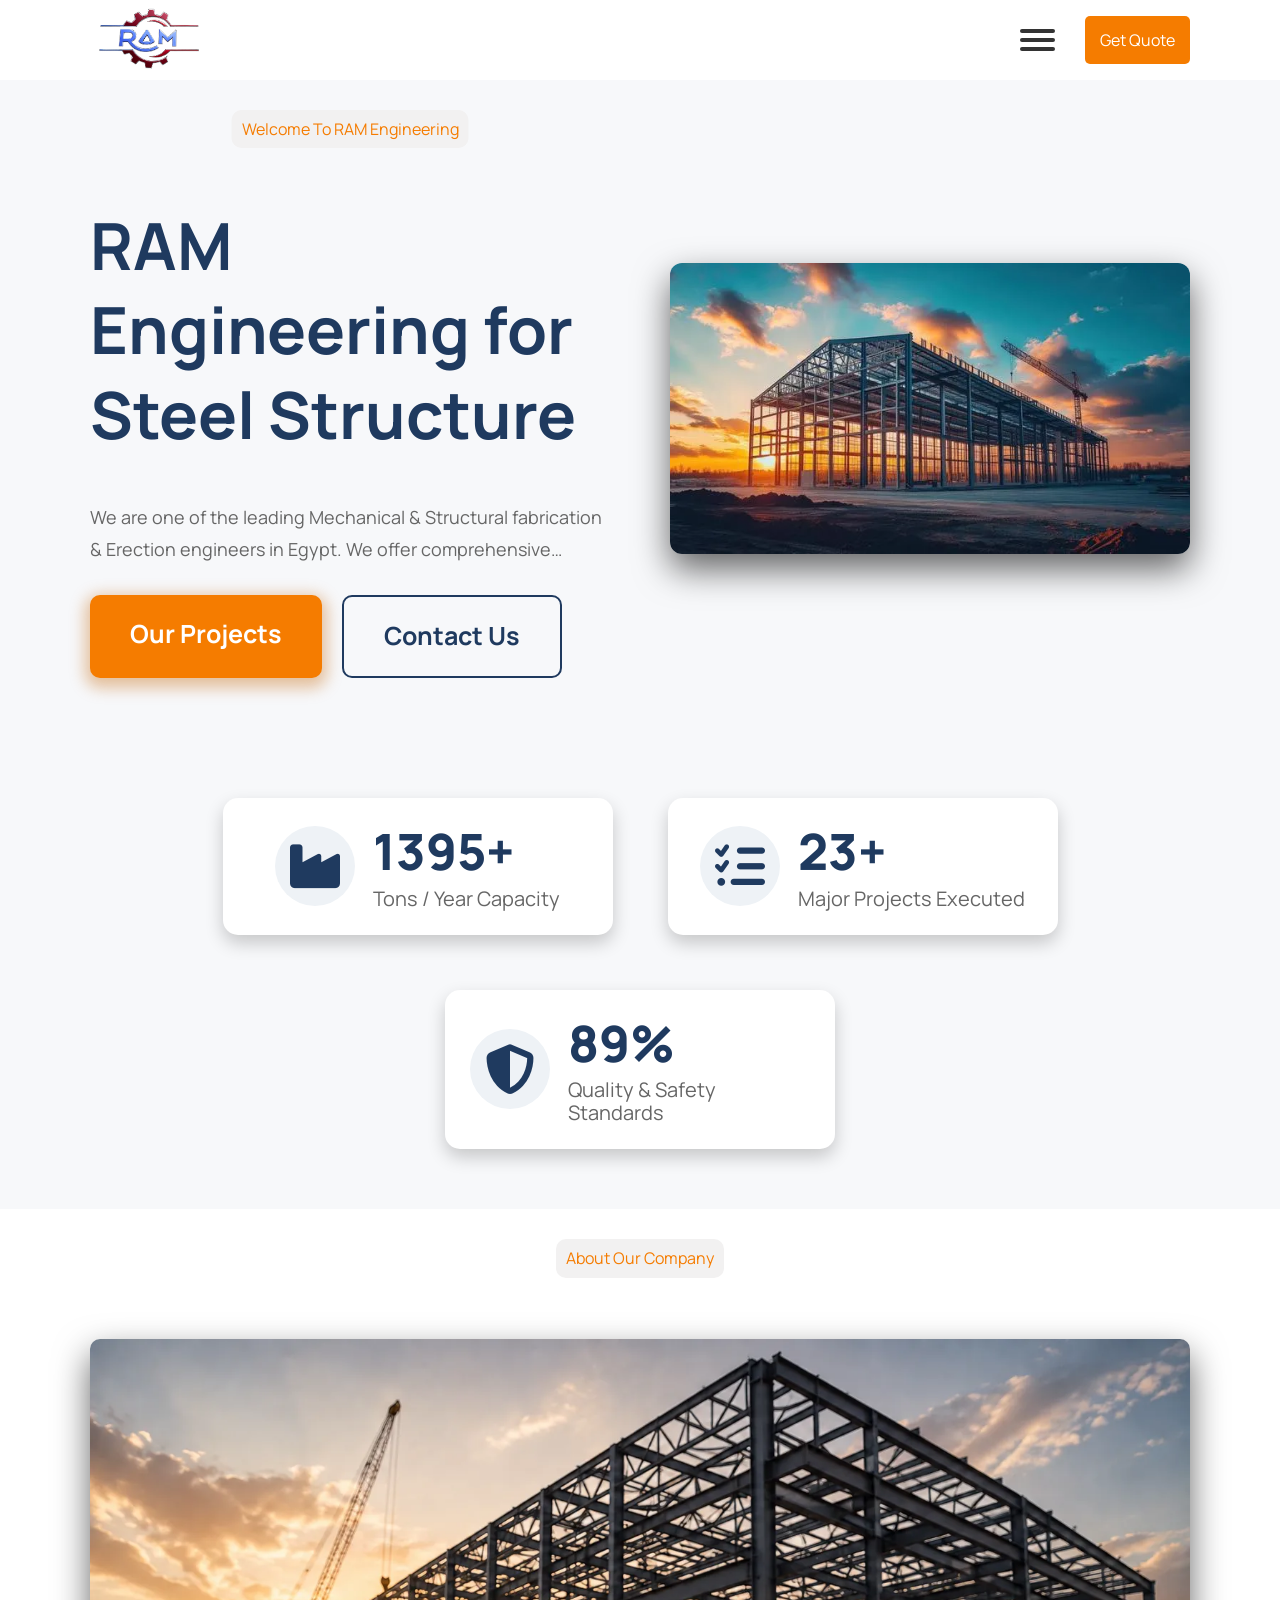
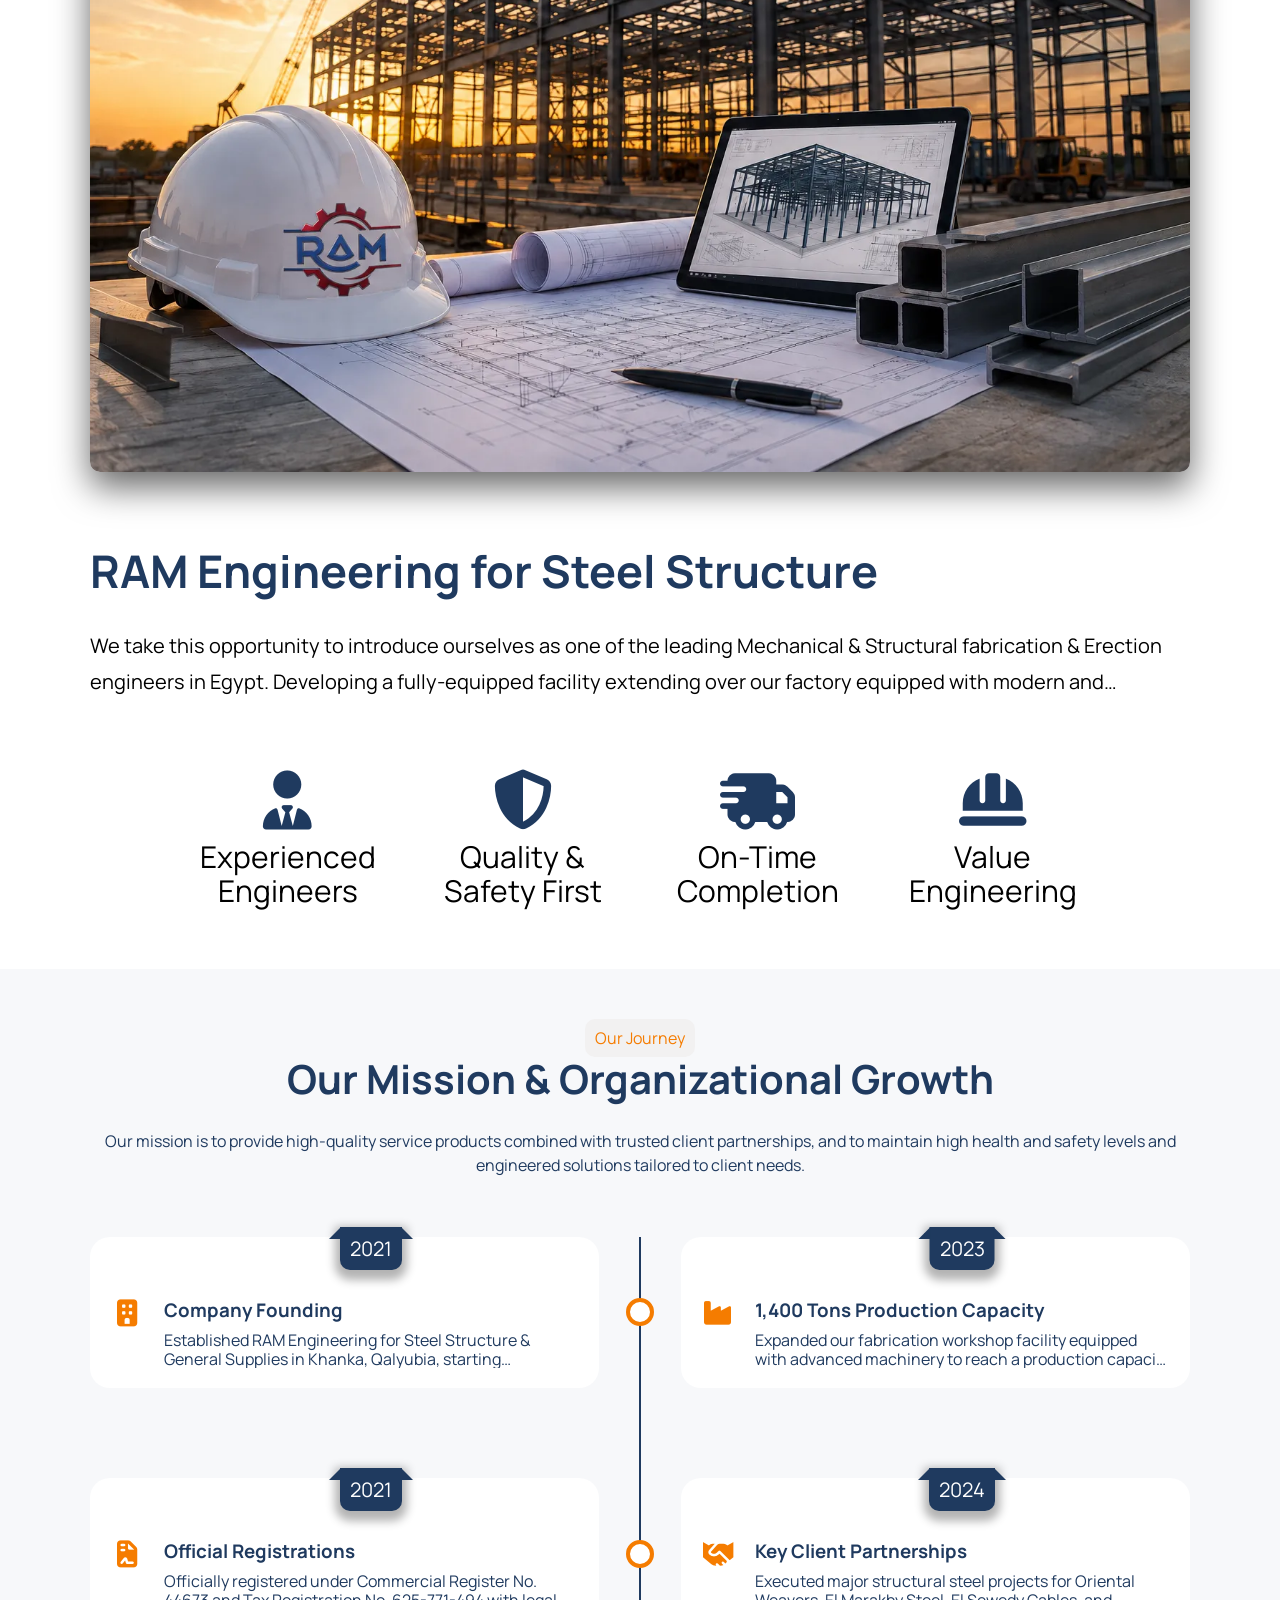
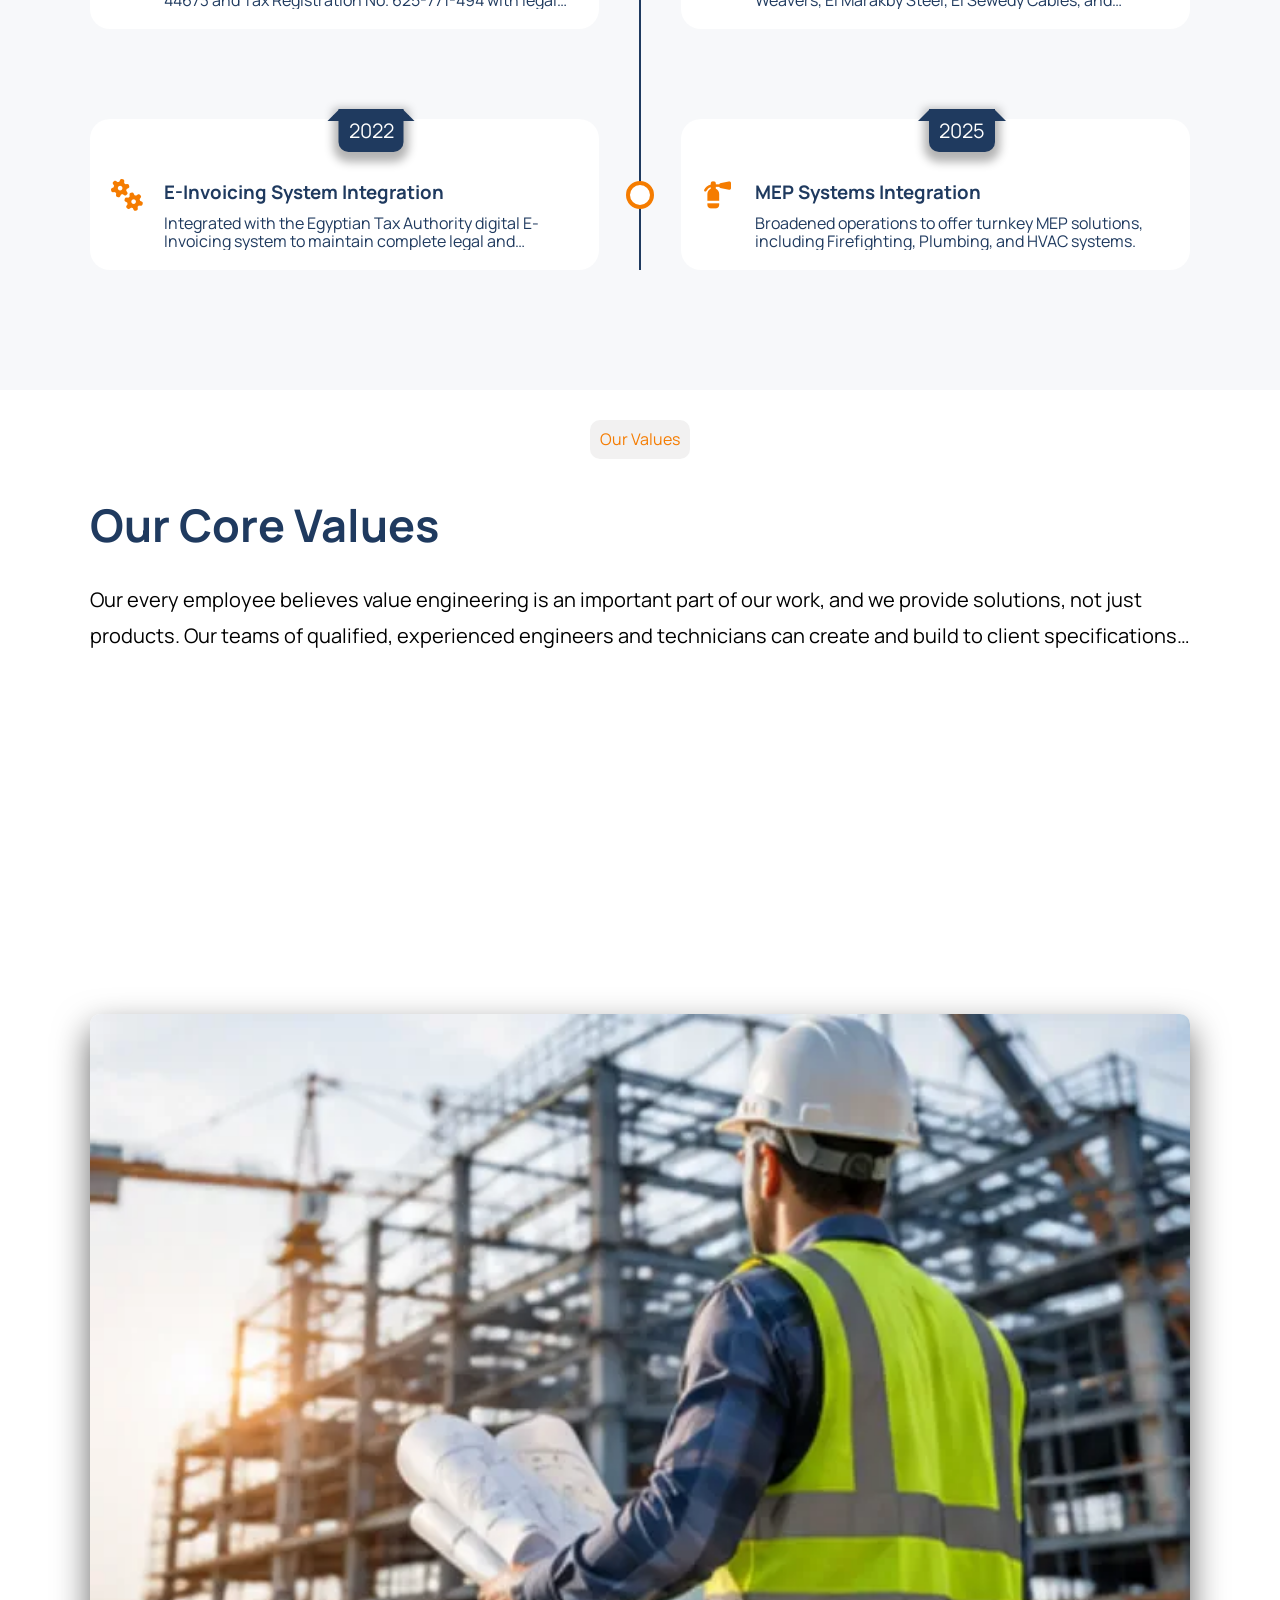
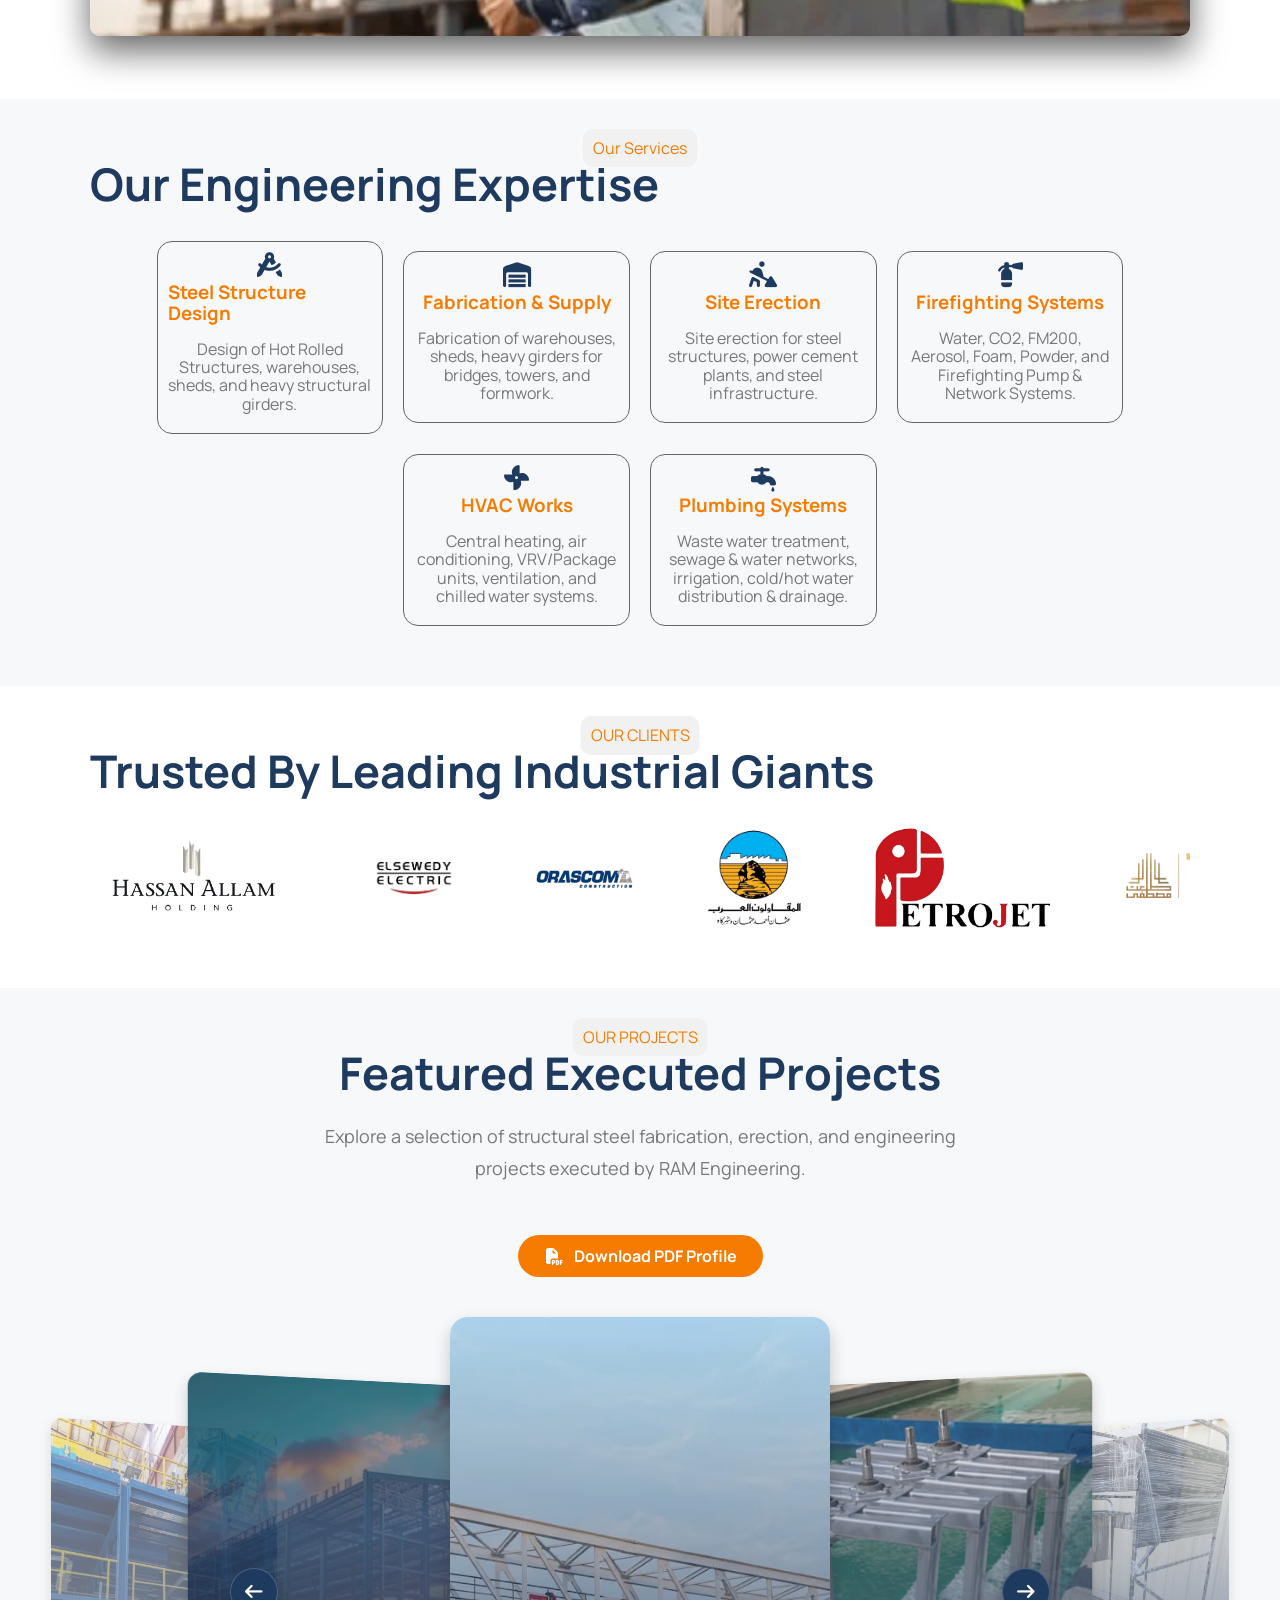
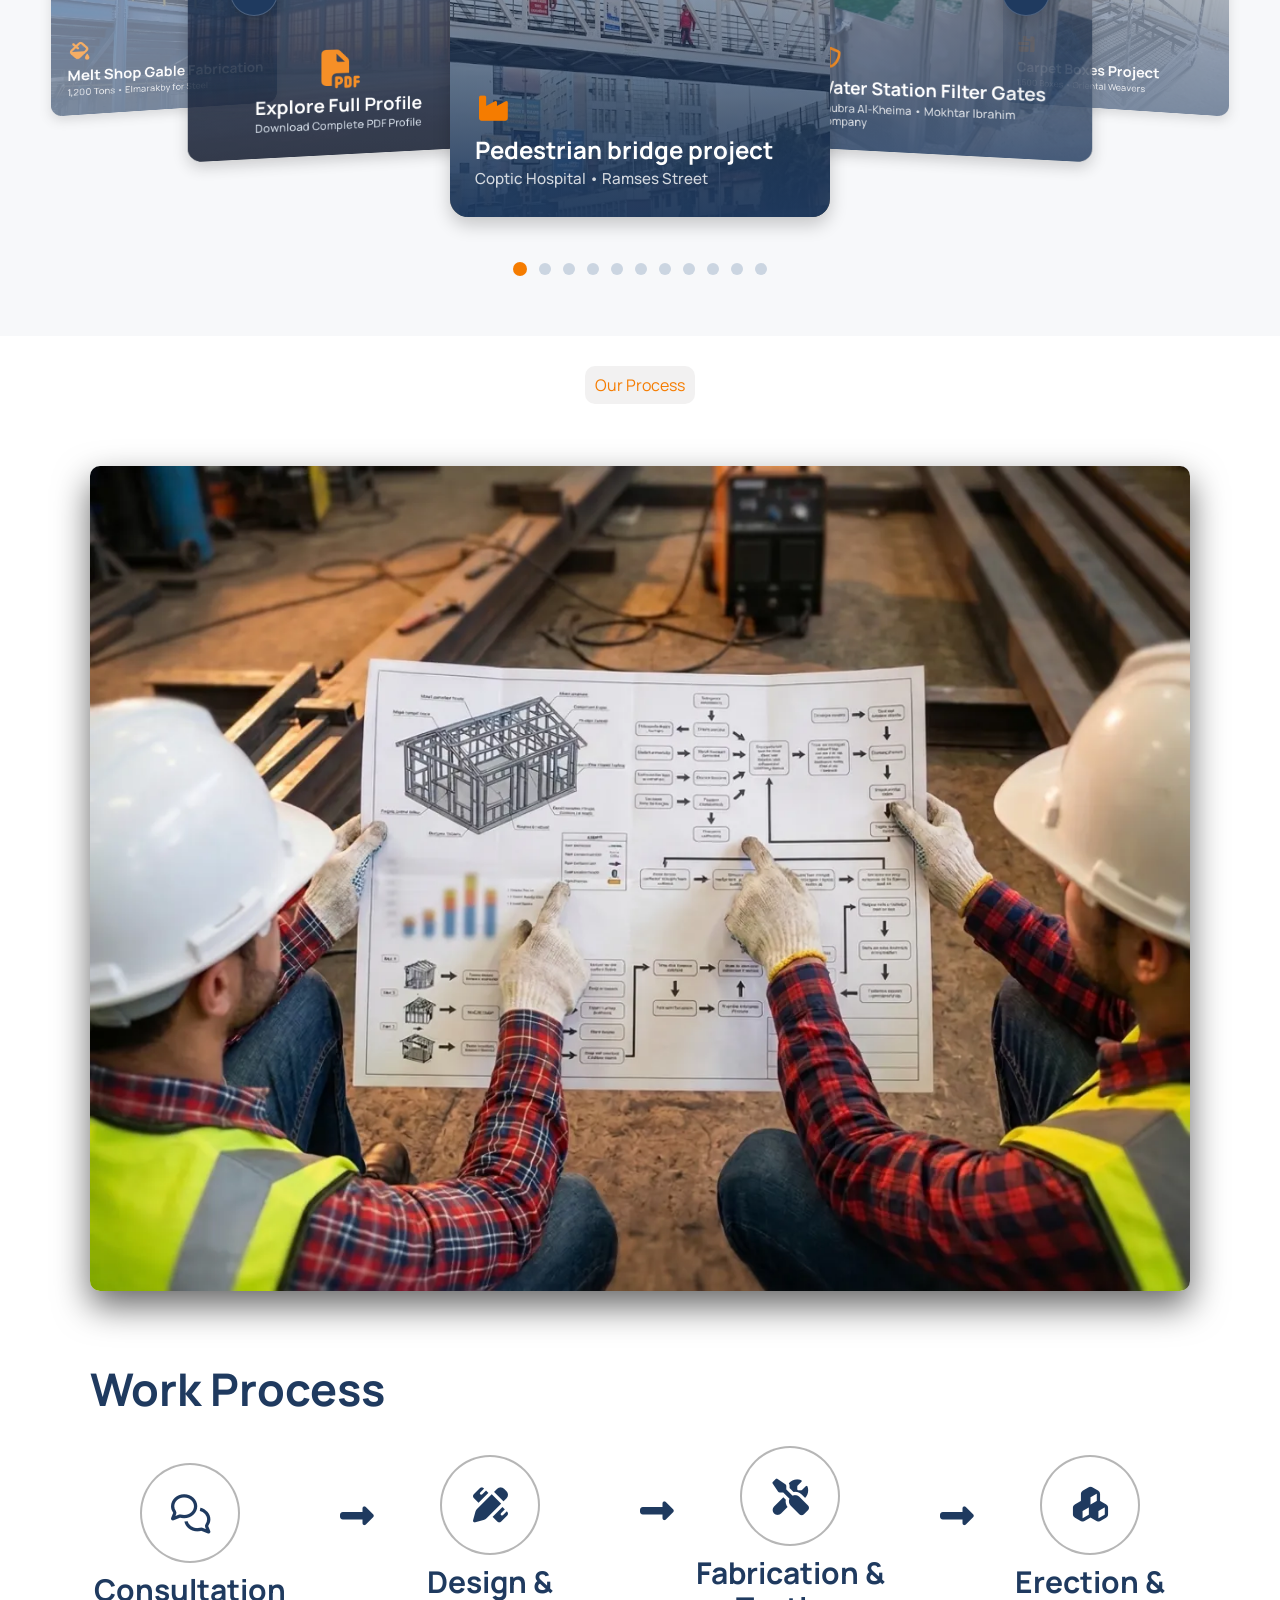
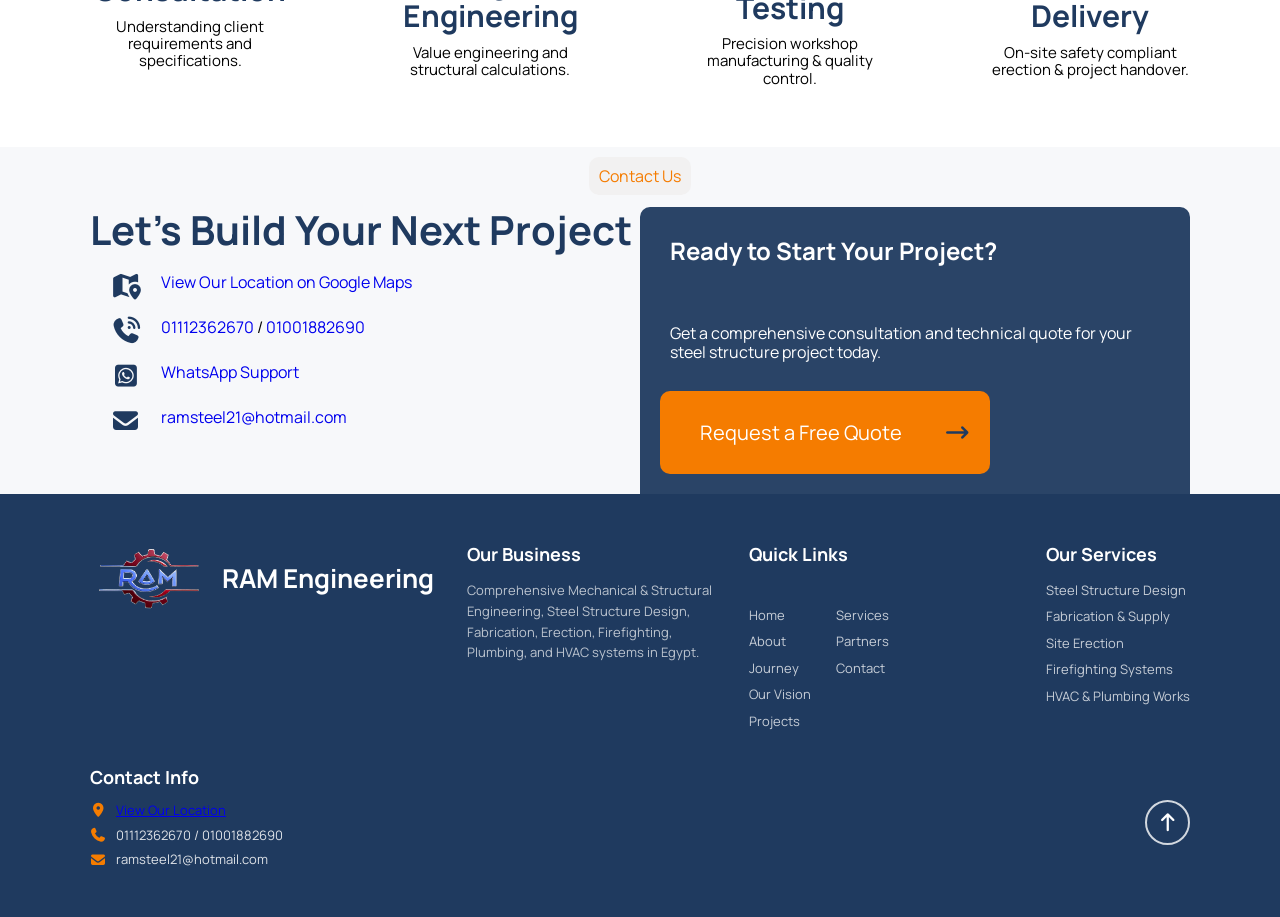
==== commit 19ef9191: "Update geo coordinates and Google Maps links Updated geographic coordinates in meta tags and links." ====
--- a/index.html
+++ b/index.html
@@ -76,8 +76,8 @@
     <!-- وسوم SEO الجغرافي والظهور المحلي (Local SEO - Egypt) -->
     <meta name="geo.region" content="EG-GZ" />
     <meta name="geo.placename" content="Egypt" />
-    <meta name="geo.position" content="30.3645011;30.5474294" />
-    <meta name="ICBM" content="30.3645011, 30.5474294" />
+    <meta name="geo.position" content="30.3644743;30.5472987" />
+    <meta name="ICBM" content="30.3644743, 30.5472987" />
 
     <!-- إعدادات الشير والسوشيال ميديا (Open Graph for Facebook & LinkedIn) -->
     <meta property="og:type" content="website" />
@@ -142,8 +142,8 @@
         },
         "geo": {
           "@type": "GeoCoordinates",
-          "latitude": 30.3645011,
-          "longitude": 30.5474294
+          "latitude": 30.3644743,
+          "longitude": 30.5472987
         },
         "areaServed": [
           {
@@ -1689,7 +1689,7 @@
                 <i class="fa-solid fa-map-location-dot"></i>
                 <p>
                   <a
-                    href="https://maps.google.com/maps?q=30.3645011%2C30.5474294&z=17&hl=ar"
+                    href="https://maps.app.goo.gl/rft2fFUse6QhD8gZ6"
                     target="_blank"
                     rel="noopener noreferrer"
                   >
@@ -1783,7 +1783,7 @@
           <p>
             <i class="fa-solid fa-location-dot"></i>
             <a
-              href="https://maps.google.com/maps?q=30.3645011%2C30.5474294&z=17&hl=ar"
+              href="https://maps.app.goo.gl/rft2fFUse6QhD8gZ6"
               target="_blank"
               rel="noopener noreferrer"
             >
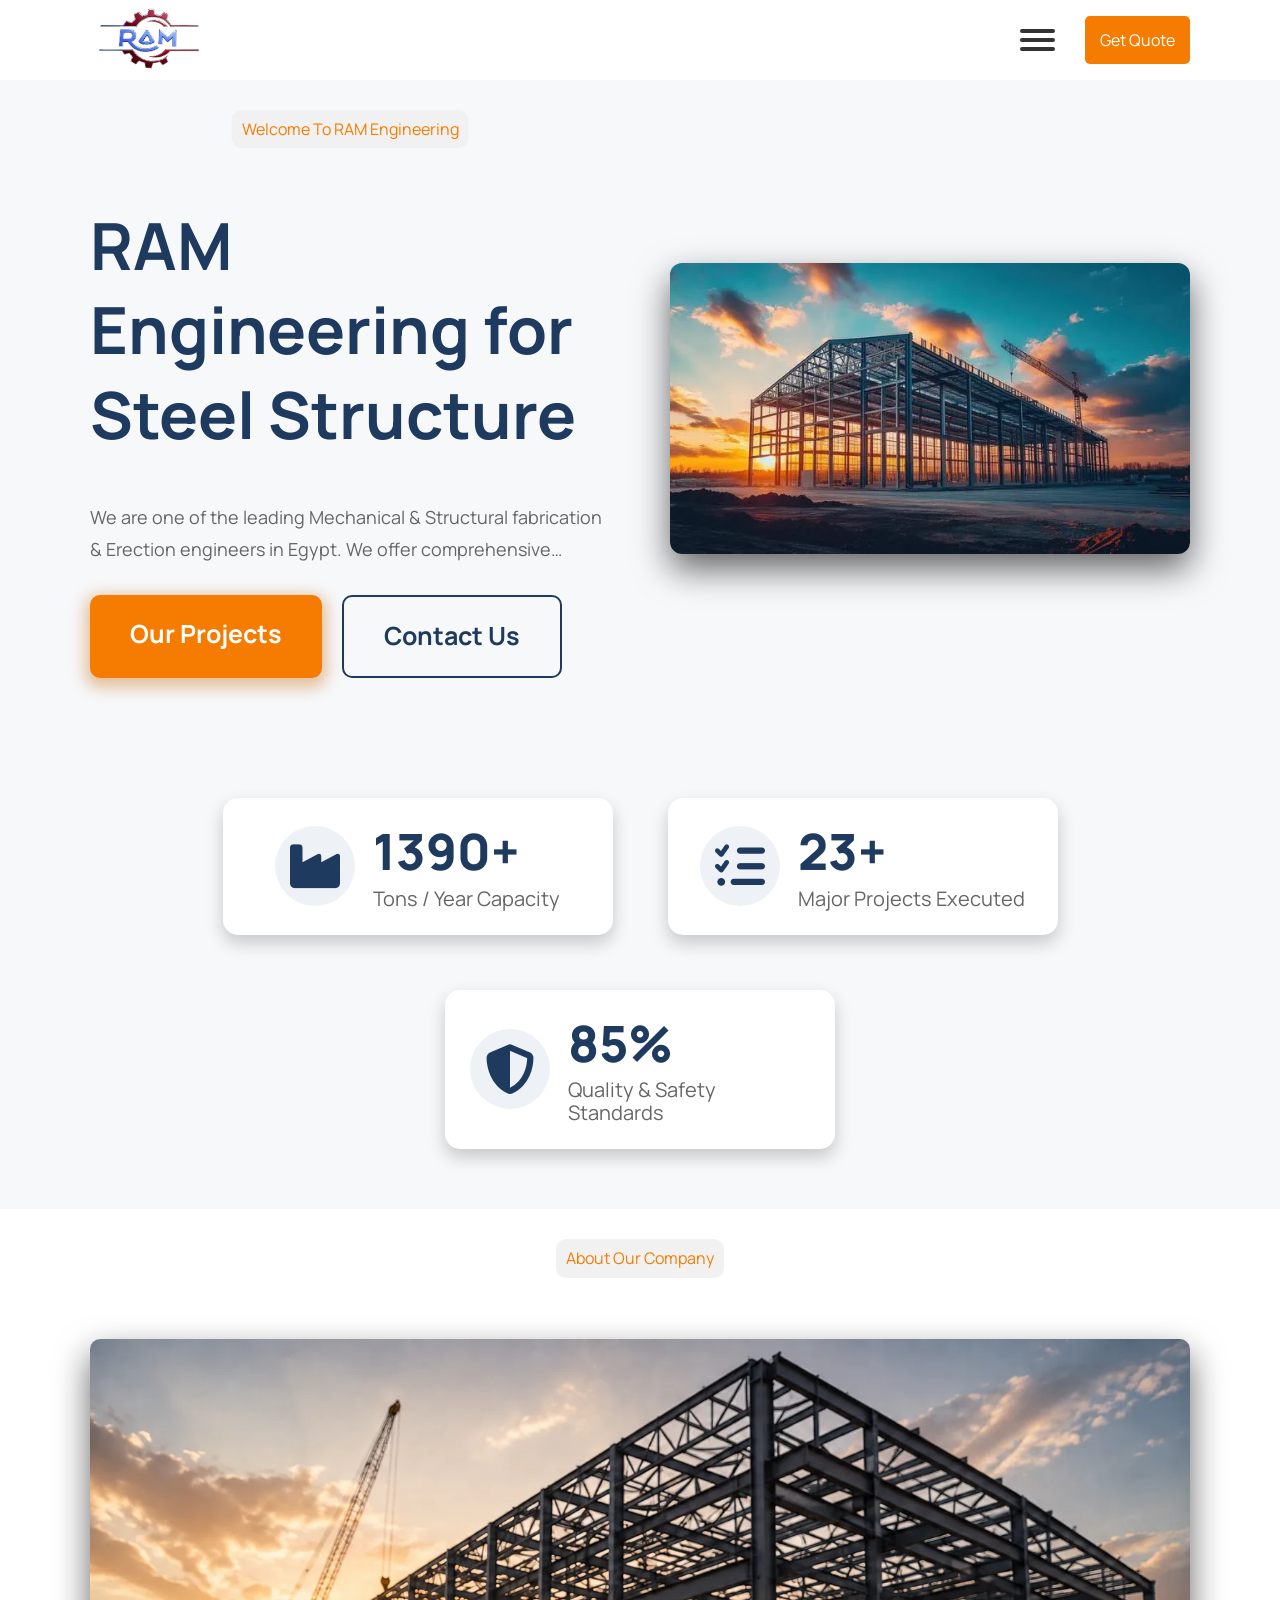
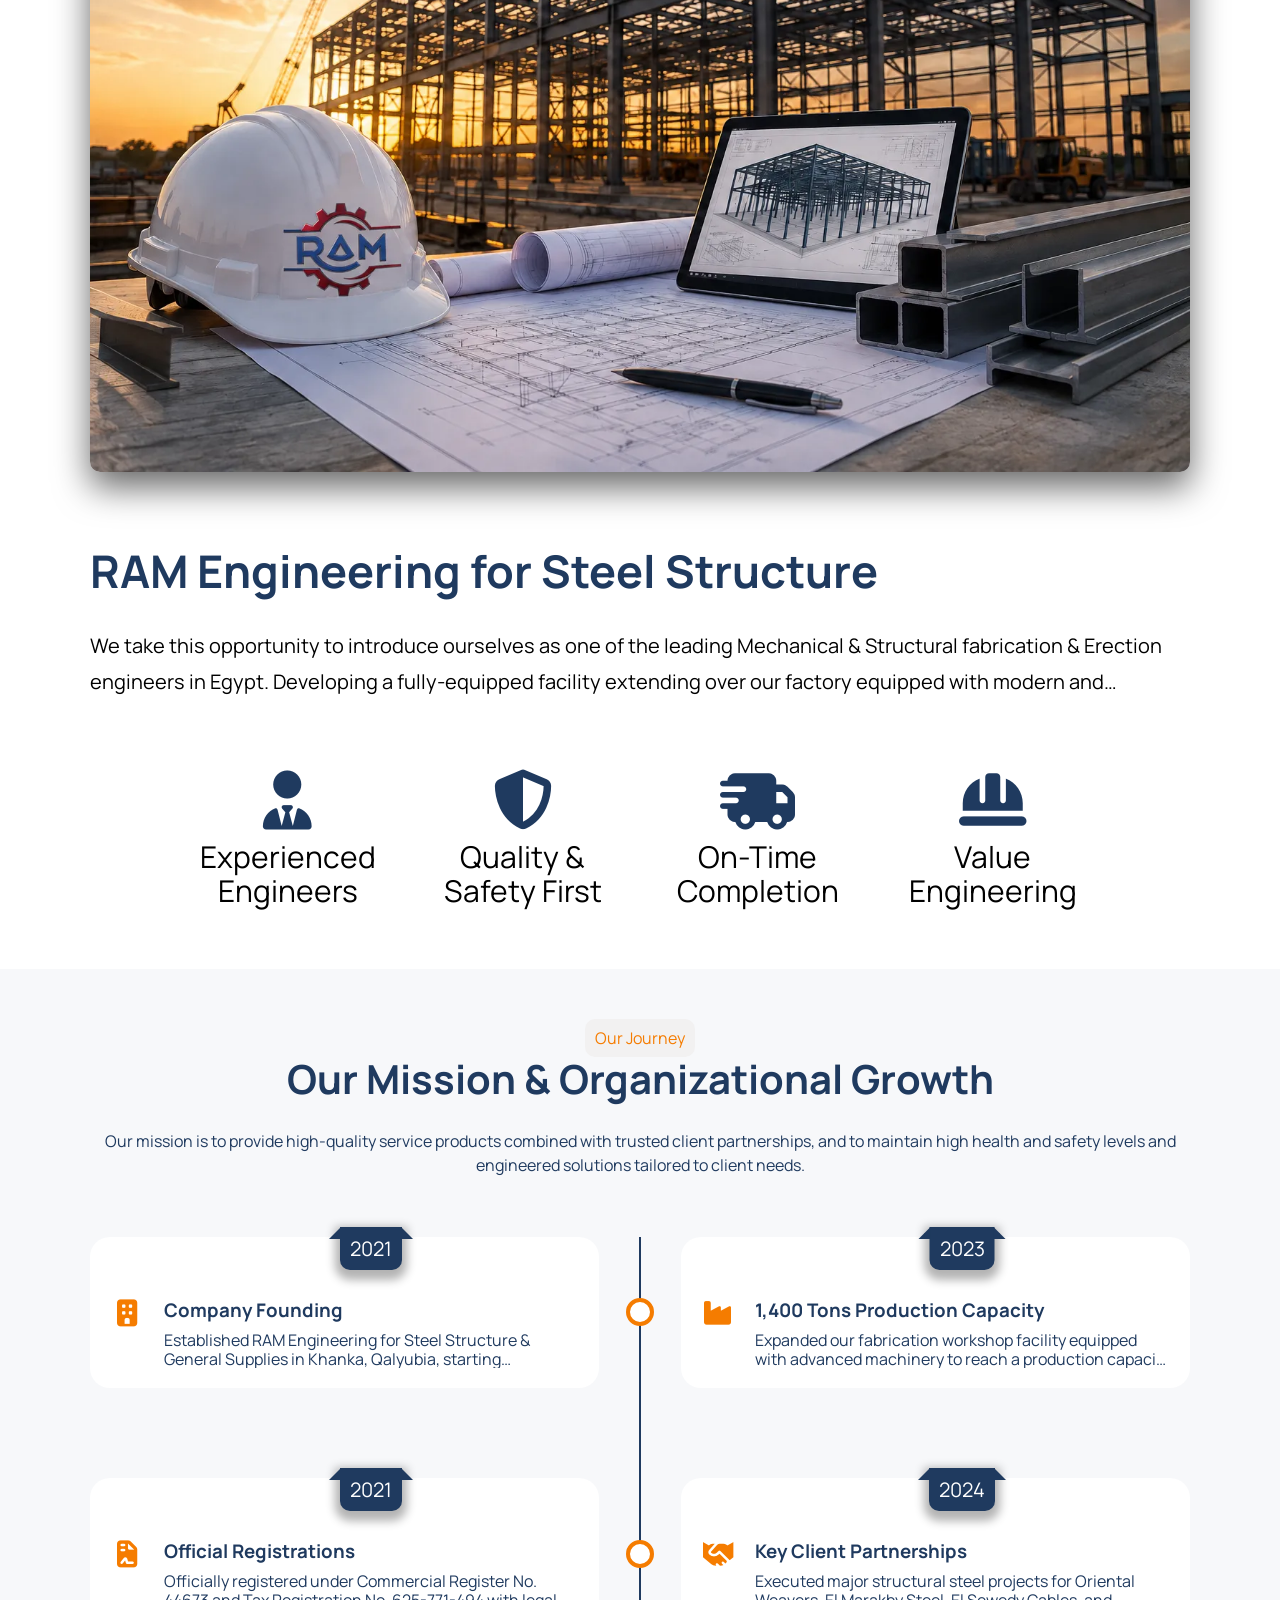
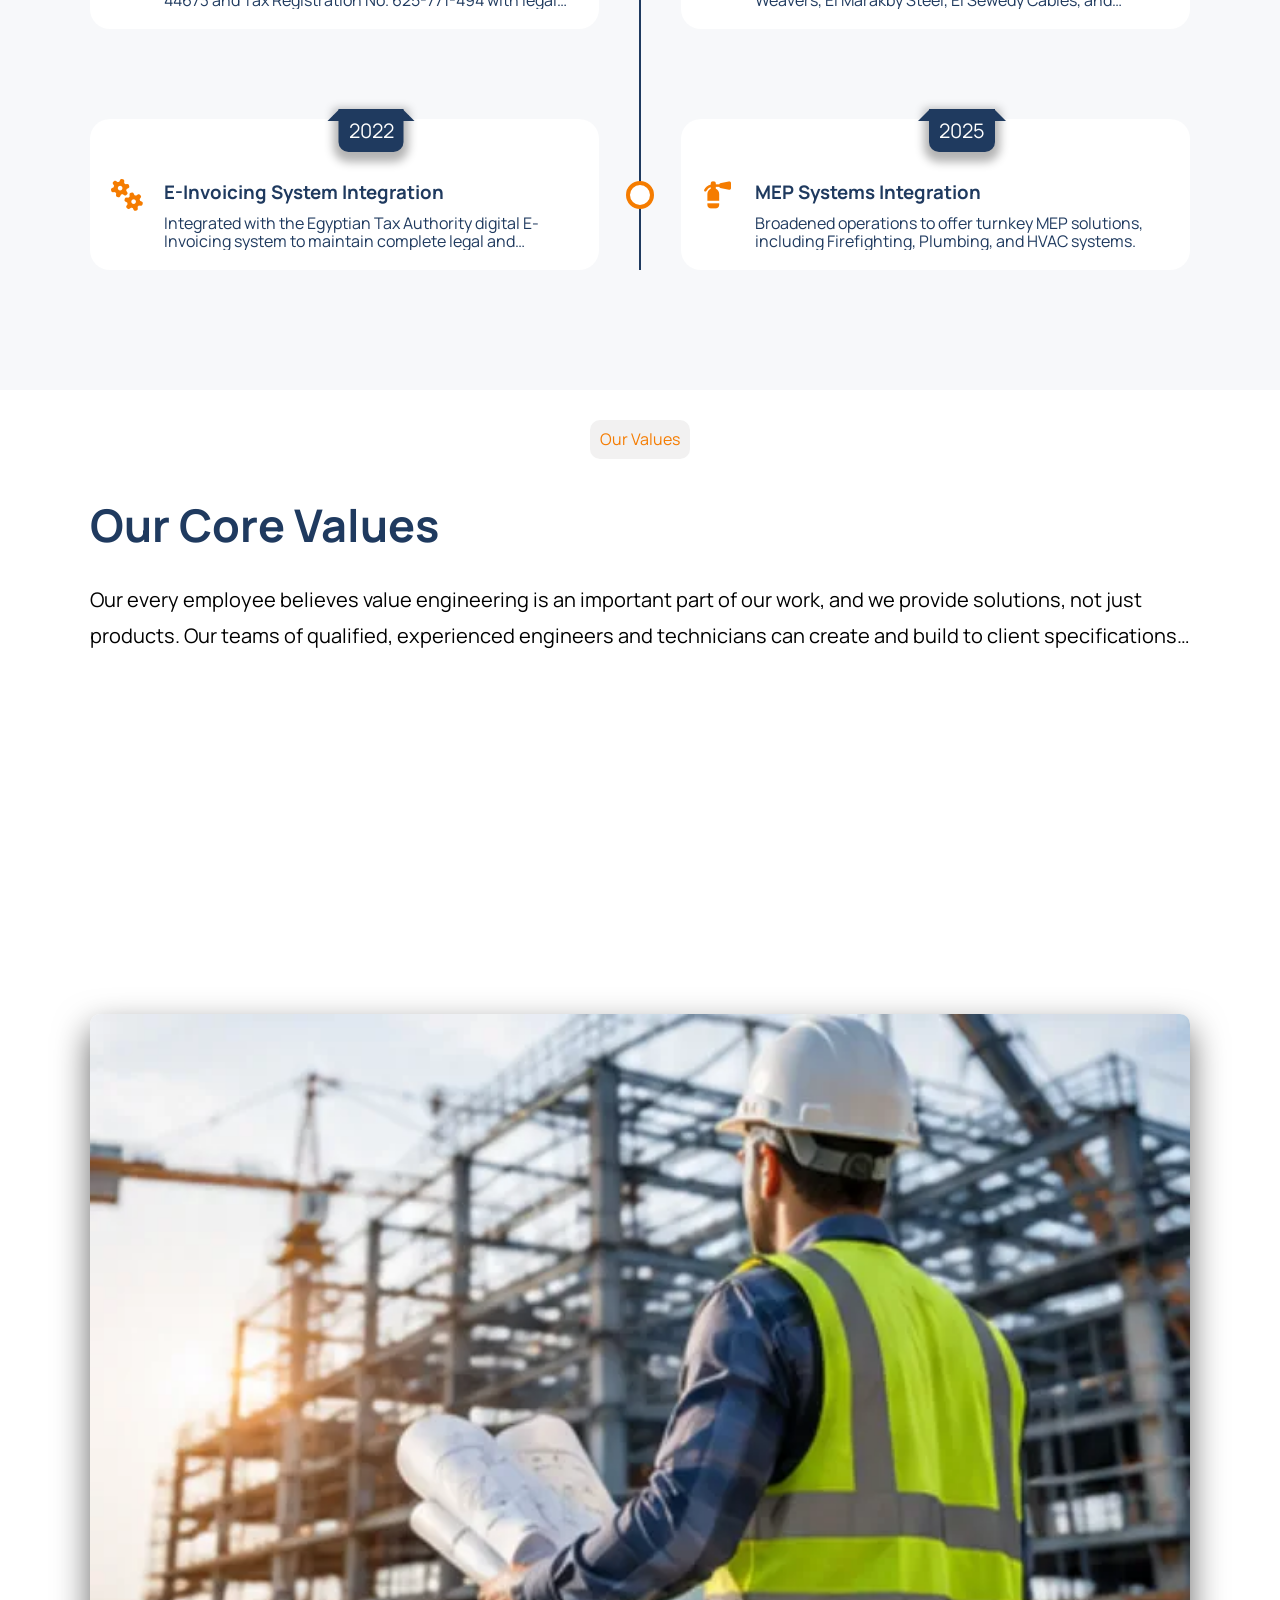
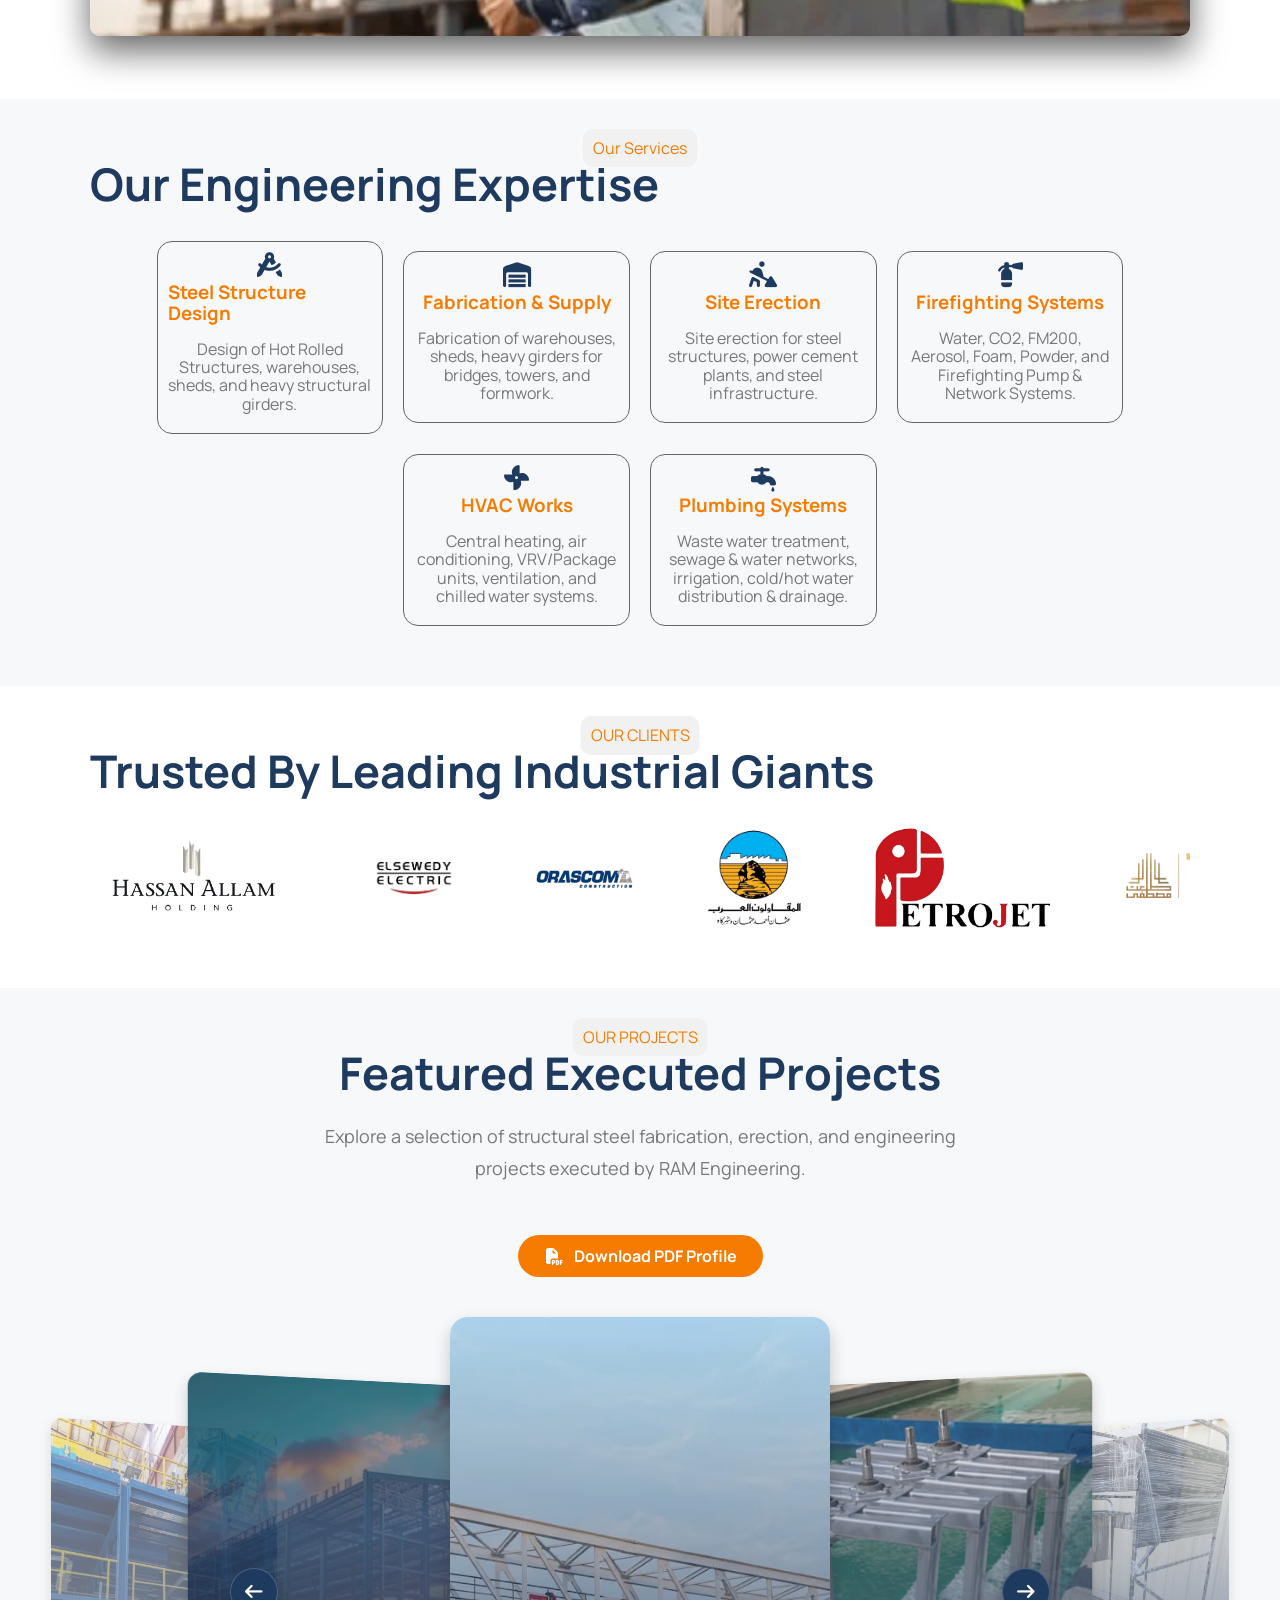
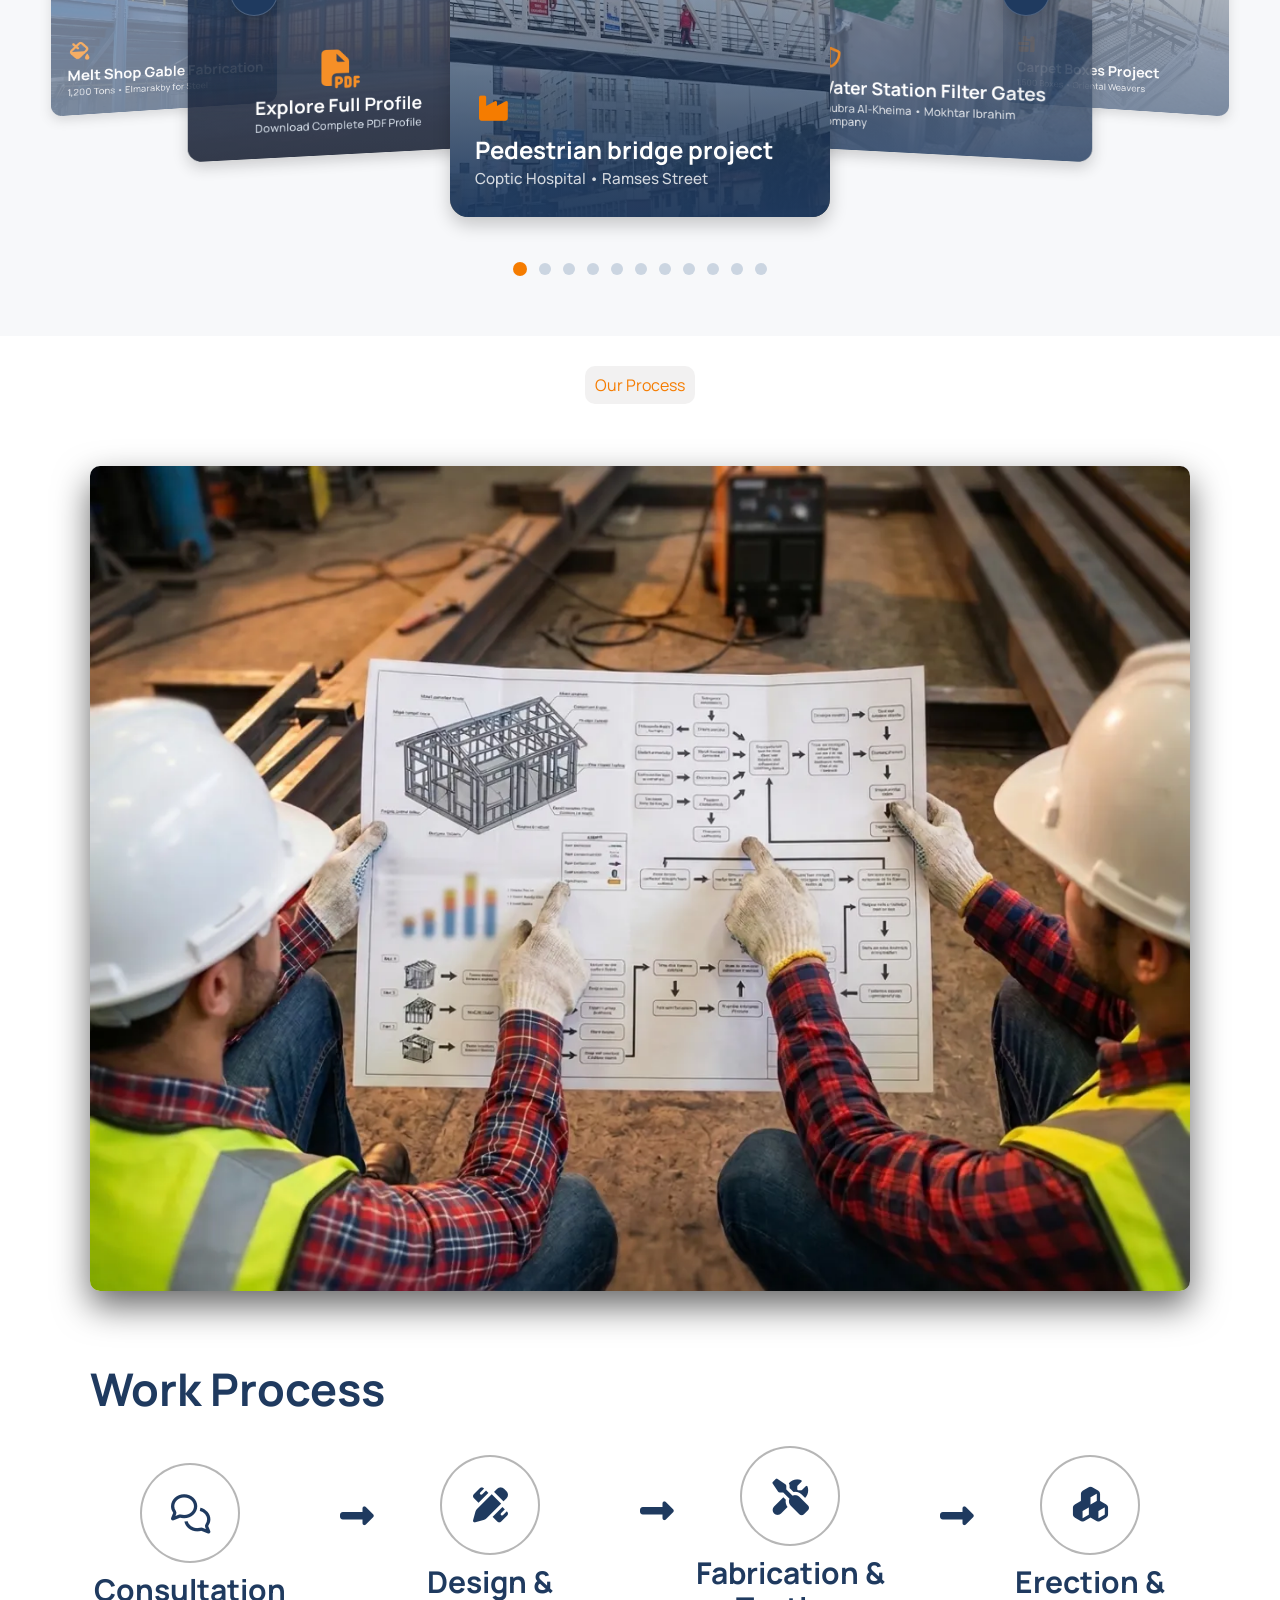
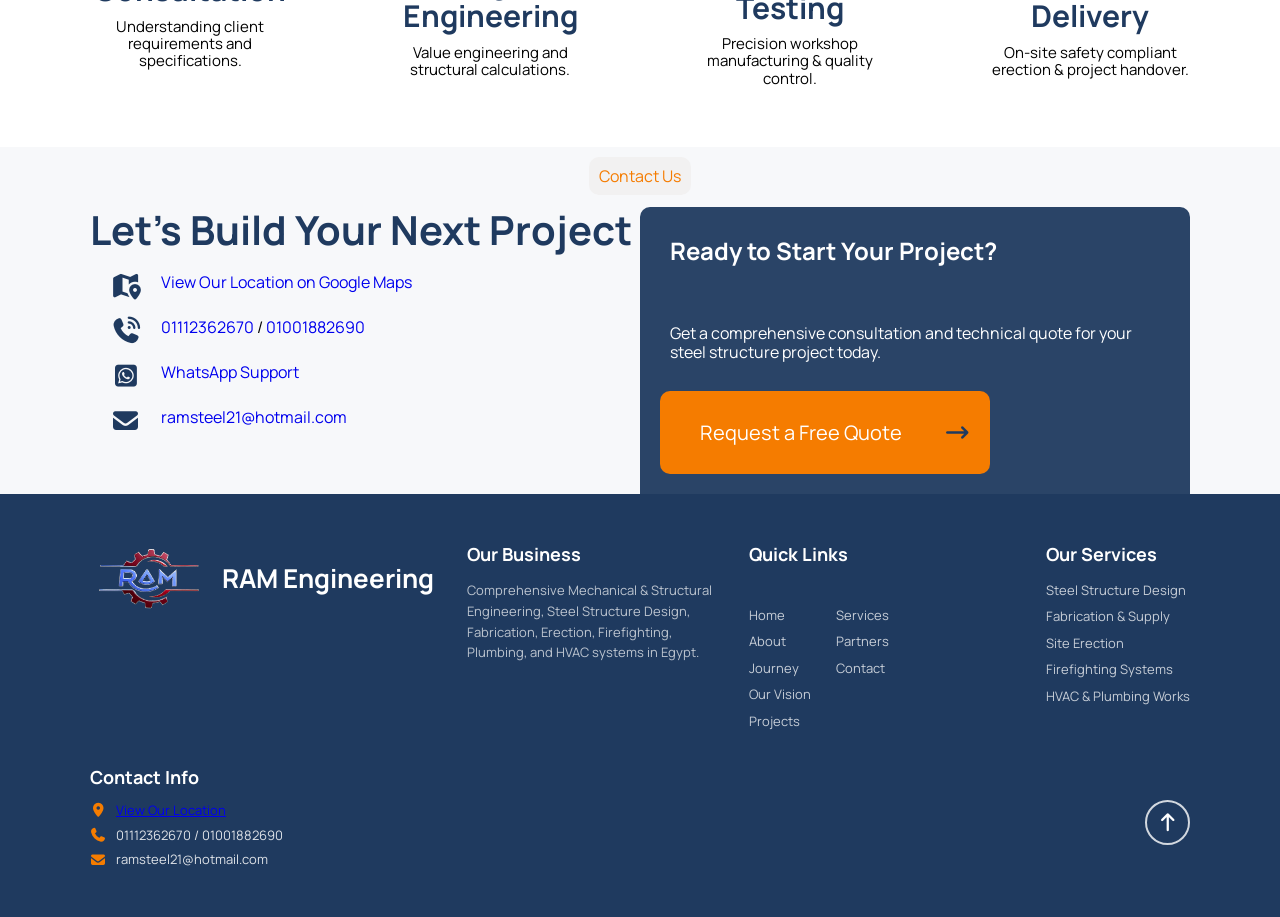
==== commit cf6f4563: "Add files via upload" ====
--- a/index.html
+++ b/index.html
@@ -39,164 +39,41 @@
     />
 
     <!-- إرشاد جوجل لاختيار الصورة المصغرة للنتيجة -->
+<link
+      rel="image_src"
+      href="https://ram-steel.github.io/assets/img/hero-1.webp"
+    />
     <meta
       name="thumbnail"
       content="https://ram-steel.github.io/assets/img/hero-1.webp"
     />
-    <link
-      rel="image_src"
-      href="https://ram-steel.github.io/assets/img/hero-1.webp"
+
+    <!-- إرشادات عناكب البحث والأرشفة (Indexing & Crawling) -->
+<!-- Title ثنائي اللغة مستهدف لأهم الكلمات البحثية في مصر والشرق الأوسط -->
+    <title>RAM Engineering | Steel Structure &amp; Metal Fabrication Company in Egypt | رام ستيل للهياكل المعدنية</title>
+
+    <!-- Meta Description شامل يحتوي على الكلمات المفتاحية الرئيسية والخدمات (ثنائي اللغة) -->
+    <meta
+      name="description"
+      content="RAM Engineering (رام ستيل | رام إنجينيرنج) is a leading steel structure &amp; metal fabrication company in Egypt: design, fabrication, supply &amp; erection of steel trusses, hangars, firefighting, HVAC &amp; industrial piping. شركة رام ستيل لتصميم وتصنيع وتركيب الهياكل المعدنية والجمالونات والهناجر وأعمال الإطفاء والتكييف والسباكة الصناعية في مصر بأعلى معايير الجودة."
     />
 
-    <!-- إرشادات عناكب البحث والأرشفة (Indexing & Crawling) -->
-    <meta
-      name="robots"
-      content="index, follow, max-snippet:-1, max-image-preview:large, max-video-preview:-1"
-    />
-    <link rel="canonical" href="https://ram-steel.github.io/" />
-
-    <!-- Title ثنائي اللغة مستهدف لأهم الكلمات البحثية في مصر والشرق الأوسط -->
-    <title>RAM Engineering | تصنيع هياكل معدنية وجمالونات وهناجر في مصر</title>
-
-    <!-- Meta Description شامل يحتوي على الكلمات المفتاحية الرئيسية والخدمات -->
-    <meta
-      name="description"
-      content="شركة RAM Engineering لتصميم وتصنيع وتركيب الهياكل المعدنية، الجمالونات الحديدية، الهناجر، وأعمال شبكات الإطفاء والتكييف والسباكة الصناعية في مصر بأعلى معايير الجودة."
-    />
-
-    <!-- كلمات مفتاحية واسعة النطاق تغطي كافة أشكال البحث في المجال -->
+    <!-- كلمات مفتاحية واسعة النطاق (عربي/إنجليزي) تغطي كافة أشكال البحث في المجال -->
     <meta
       name="keywords"
-      content="هياكل معدنية, جمالونات حديد, تصنيع جمالونات, هناجر مصانع, تركيب صلب, مقاولات معدنية, تصميم استيل, شبكات إطفاء حريق, تكييف مركزي, شبكات أنابيب صلب, RAM Engineering, Steel Structure Egypt, Metal Fabrication, Structural Engineering, Industrial Fabrication, Steel Construction Egypt"
+      content="RAM Engineering, RAM Steel, رام ستيل, رام إنجينيرنج, رام انجينيرنج, Steel Structure Egypt, Metal Fabrication Egypt, Structural Steel Company Egypt, Steel Trusses, Steel Erection Egypt, Structural Engineering Egypt, Industrial Warehouses Egypt, Hot Rolled Steel Structures, Mechanical Fabrication Egypt, Firefighting Systems Egypt, HVAC Contractor Egypt, Industrial Piping Egypt, هياكل معدنية, جمالونات حديد, جملونات, تصنيع جمالونات, هناجر, هناجر مصانع, تركيب صلب, مقاولات معدنية, تصميم استيل, تصميم إنشائي معادن, مصنع هياكل معدنية, شبكات إطفاء حريق, تكييف مركزي, شبكات أنابيب صلب, شبكات سباكة صناعية, تصنيع معادن مصر"
     />
-
-    <meta name="author" content="RAM Engineering" />
     <meta name="language" content="Arabic, English" />
 
-    <!-- وسوم SEO الجغرافي والظهور المحلي (Local SEO - Egypt) -->
+<!-- وسوم SEO الجغرافي والظهور المحلي (Local SEO - Egypt) -->
     <meta name="geo.region" content="EG-GZ" />
-    <meta name="geo.placename" content="Egypt" />
+    <meta name="geo.placename" content="Khanka, Qalyubia, Egypt" />
     <meta name="geo.position" content="30.3644743;30.5472987" />
     <meta name="ICBM" content="30.3644743, 30.5472987" />
-
-    <!-- إعدادات الشير والسوشيال ميديا (Open Graph for Facebook & LinkedIn) -->
-    <meta property="og:type" content="website" />
-    <meta property="og:url" content="https://ram-steel.github.io/" />
-    <meta
-      property="og:site_name"
-      content="RAM Engineering for Steel Structure"
-    />
-    <meta
-      property="og:title"
-      content="RAM Engineering | تصنيع هياكل معدنية وجمالونات في مصر"
-    />
-    <meta
-      property="og:description"
-      content="متخصصون في التصميم والتصنيع والتوريد والتركيب للهياكل المعدنية، الجمالونات، وأنظمة MEP للمصانع والشركات."
-    />
-    <meta
-      property="og:image"
-      content="https://ram-steel.github.io/assets/img/hero-1.webp"
-    />
-    <meta
-      property="og:image:alt"
-      content="RAM Engineering Steel Structure Works"
-    />
-    <meta property="og:locale" content="ar_EG" />
-    <meta property="og:locale:alternate" content="en_US" />
-
-    <!-- إعدادات كروت تويتر (Twitter Cards) -->
-    <meta name="twitter:card" content="summary_large_image" />
-    <meta
-      name="twitter:title"
-      content="RAM Engineering | Steel Structure & Metal Fabrication"
-    />
-    <meta
-      name="twitter:description"
-      content="Leading Mechanical & Structural fabrication & Erection engineers in Egypt."
-    />
-    <meta
-      name="twitter:image"
-      content="https://ram-steel.github.io/assets/img/hero-1.webp"
-    />
-
-    <!-- Schema.org المتقدمة (JSON-LD) لتعريف محرك البحث بنشاطك التجاري وخدماتك بالكامل -->
-    <script type="application/ld+json">
-      {
-        "@context": "https://schema.org",
-        "@type": ["LocalBusiness", "GeneralContractor"],
-        "name": "RAM Engineering - للهياكل المعدنية والتصنيع الهندسي",
-        "alternateName": "RAM Engineering for Steel Structure",
-        "image": "https://ram-steel.github.io/assets/img/logo.webp",
-        "logo": "https://ram-steel.github.io/assets/img/logo.webp",
-        "url": "https://ram-steel.github.io/",
-        "telephone": ["+201112362670", "+201001882690"],
-        "email": "ramsteel21@hotmail.com",
-        "priceRange": "$$$",
-        "address": {
-          "@type": "PostalAddress",
-          "streetAddress": "Manshiyat El Gabal El Asfar",
-          "addressLocality": "Khanka",
-          "addressRegion": "Qalyubia",
-          "addressCountry": "EG"
-        },
-        "geo": {
-          "@type": "GeoCoordinates",
-          "latitude": 30.3644743,
-          "longitude": 30.5472987
-        },
-        "areaServed": [
-          {
-            "@type": "Country",
-            "name": "Egypt"
-          }
-        ],
-        "description": "شركة متخصصة في تصميم وتصنيع وتوريد وتركيب الهياكل المعدنية والجمالونات الحديدية وتغطيات المصانع، بالإضافة إلى أعمال الكهروميكانيك MEP وشبكات الإطفاء والتكييف.",
-        "hasOfferCatalog": {
-          "@type": "OfferCatalog",
-          "name": "Engineering & Fabrication Services",
-          "itemListElement": [
-            {
-              "@type": "Offer",
-              "itemOffered": {
-                "@type": "Service",
-                "name": "تصميم وتصنيع الهياكل المعدنية (Steel Structure Design & Fabrication)"
-              }
-            },
-            {
-              "@type": "Offer",
-              "itemOffered": {
-                "@type": "Service",
-                "name": "تصنيف وتركيب الجمالونات والهناجر (Trusses & Industrial Warehouses)"
-              }
-            },
-            {
-              "@type": "Offer",
-              "itemOffered": {
-                "@type": "Service",
-                "name": "أنظمة ومحطات مكافحة الحريق (Firefighting Systems)"
-              }
-            },
-            {
-              "@type": "Offer",
-              "itemOffered": {
-                "@type": "Service",
-                "name": "أعمال التكييف والتهوية المركزية (HVAC Works)"
-              }
-            },
-            {
-              "@type": "Offer",
-              "itemOffered": {
-                "@type": "Service",
-                "name": "شبكات الأنابيب والسباكة الصناعية (Plumbing & Piping Networks)"
-              }
-            }
-          ]
-        }
-      }
-    </script>
-
-    <!-- CSS & Font Links (لم يتم تغيير أي منها حفاظاً على تنسيق الموقع) -->
+<!-- إعدادات الشير والسوشيال ميديا (Open Graph for Facebook & LinkedIn) -->
+<!-- إعدادات كروت تويتر (Twitter Cards) -->
+<!-- Schema.org المتقدمة (JSON-LD) لتعريف محرك البحث بنشاطك التجاري وخدماتك بالكامل -->
+<!-- CSS & Font Links (لم يتم تغيير أي منها حفاظاً على تنسيق الموقع) -->
     <link href="css/normalize.css" rel="stylesheet" />
     <link href="css/framework.css" rel="stylesheet" />
     <link href="css/all.min.css" rel="stylesheet" />
@@ -210,6 +87,121 @@
 
     <!-- Main JavaScript File -->
     <script src="app.js" defer></script>
+  
+    <meta name="author" content="RAM Engineering for Steel Structure" />
+    <meta name="robots" content="index, follow, max-snippet:-1, max-image-preview:large, max-video-preview:-1" />
+    <link rel="canonical" href="https://ram-steel.github.io/" />
+    <meta property="og:type" content="website" />
+    <meta property="og:url" content="https://ram-steel.github.io/" />
+    <meta property="og:site_name" content="RAM Engineering for Steel Structure" />
+    <meta property="og:title" content="RAM Engineering | Steel Structure &amp; Metal Fabrication Company in Egypt | رام ستيل للهياكل المعدنية" />
+    <meta property="og:description" content="Leading steel structure &amp; metal fabrication company in Egypt — design, fabrication, supply &amp; erection. رام ستيل لتصميم وتصنيع وتركيب الهياكل المعدنية والجمالونات والهناجر في مصر." />
+    <meta property="og:image" content="https://ram-steel.github.io/assets/img/hero-1.webp" />
+    <meta property="og:image:alt" content="RAM Engineering | Steel Structure &amp; Metal Fabrication Company in Egypt | رام ستيل" />
+    <meta property="og:locale" content="en_US" />
+    <meta property="og:locale:alternate" content="ar_EG" />
+    <meta name="twitter:card" content="summary_large_image" />
+    <meta name="twitter:title" content="RAM Engineering | Steel Structure &amp; Metal Fabrication Company in Egypt | رام ستيل للهياكل المعدنية" />
+    <meta name="twitter:description" content="Leading steel structure &amp; metal fabrication company in Egypt — design, fabrication, supply &amp; erection. رام ستيل لتصميم وتصنيع وتركيب الهياكل المعدنية والجمالونات والهناجر في مصر." />
+    <meta name="twitter:image" content="https://ram-steel.github.io/assets/img/hero-1.webp" />
+    <script type="application/ld+json">
+{
+  "@context": "https://schema.org",
+  "@type": [
+    "Organization",
+    "LocalBusiness"
+  ],
+  "@id": "https://ram-steel.github.io/#organization",
+  "name": "RAM Engineering for Steel Structure",
+  "alternateName": [
+    "RAM Engineering",
+    "RAM Steel",
+    "رام ستيل",
+    "رام إنجينيرنج",
+    "رام انجينيرنج"
+  ],
+  "description": "Leading steel structure & metal fabrication company in Egypt, specializing in design, fabrication, supply and erection of steel trusses and industrial warehouses, plus MEP works (firefighting, HVAC, piping and plumbing). شركة متخصصة في تصميم وتصنيع وتوريد وتركيب الهياكل المعدنية والجمالونات الحديدية وتغطيات المصانع، بالإضافة إلى أعمال الكهروميكانيك MEP وشبكات الإطفاء والتكييف والسباكة الصناعية في مصر.",
+  "url": "https://ram-steel.github.io/",
+  "logo": "https://ram-steel.github.io/assets/img/logo.webp",
+  "image": "https://ram-steel.github.io/assets/img/hero-1.webp",
+  "priceRange": "$$$",
+  "telephone": [
+    "+201112362670",
+    "+201001882690"
+  ],
+  "email": "ramsteel21@hotmail.com",
+  "address": {
+    "@type": "PostalAddress",
+    "streetAddress": "Manshiyat El Gabal El Asfar",
+    "addressLocality": "Khanka",
+    "addressRegion": "Qalyubia",
+    "addressCountry": "EG"
+  },
+  "geo": {
+    "@type": "GeoCoordinates",
+    "latitude": 30.3644743,
+    "longitude": 30.5472987
+  },
+  "areaServed": [
+    {
+      "@type": "Country",
+      "name": "Egypt"
+    }
+  ],
+  "knowsAbout": [
+    "Structural steel",
+    "Steel structure design",
+    "Metal fabrication",
+    "Steel erection",
+    "Mechanical fabrication",
+    "Piping",
+    "Firefighting systems",
+    "HVAC",
+    "Plumbing"
+  ],
+  "hasOfferCatalog": {
+    "@type": "OfferCatalog",
+    "name": "Engineering & Fabrication Services",
+    "itemListElement": [
+      {
+        "@type": "Offer",
+        "itemOffered": {
+          "@type": "Service",
+          "name": "Steel Structure Design & Fabrication | تصميم وتصنيع الهياكل المعدنية"
+        }
+      },
+      {
+        "@type": "Offer",
+        "itemOffered": {
+          "@type": "Service",
+          "name": "Trusses & Industrial Warehouses | تصنيف وتركيب الجمالونات والهناجر"
+        }
+      },
+      {
+        "@type": "Offer",
+        "itemOffered": {
+          "@type": "Service",
+          "name": "Firefighting Systems | أنظمة ومحطات مكافحة الحريق"
+        }
+      },
+      {
+        "@type": "Offer",
+        "itemOffered": {
+          "@type": "Service",
+          "name": "HVAC Works | أعمال التكييف والتهوية المركزية"
+        }
+      },
+      {
+        "@type": "Offer",
+        "itemOffered": {
+          "@type": "Service",
+          "name": "Plumbing & Piping Networks | شبكات الأنابيب والسباكة الصناعية"
+        }
+      }
+    ]
+  }
+}
+    </script>
   </head>
   <body>
     <!-- ================= HEADER ================= -->
